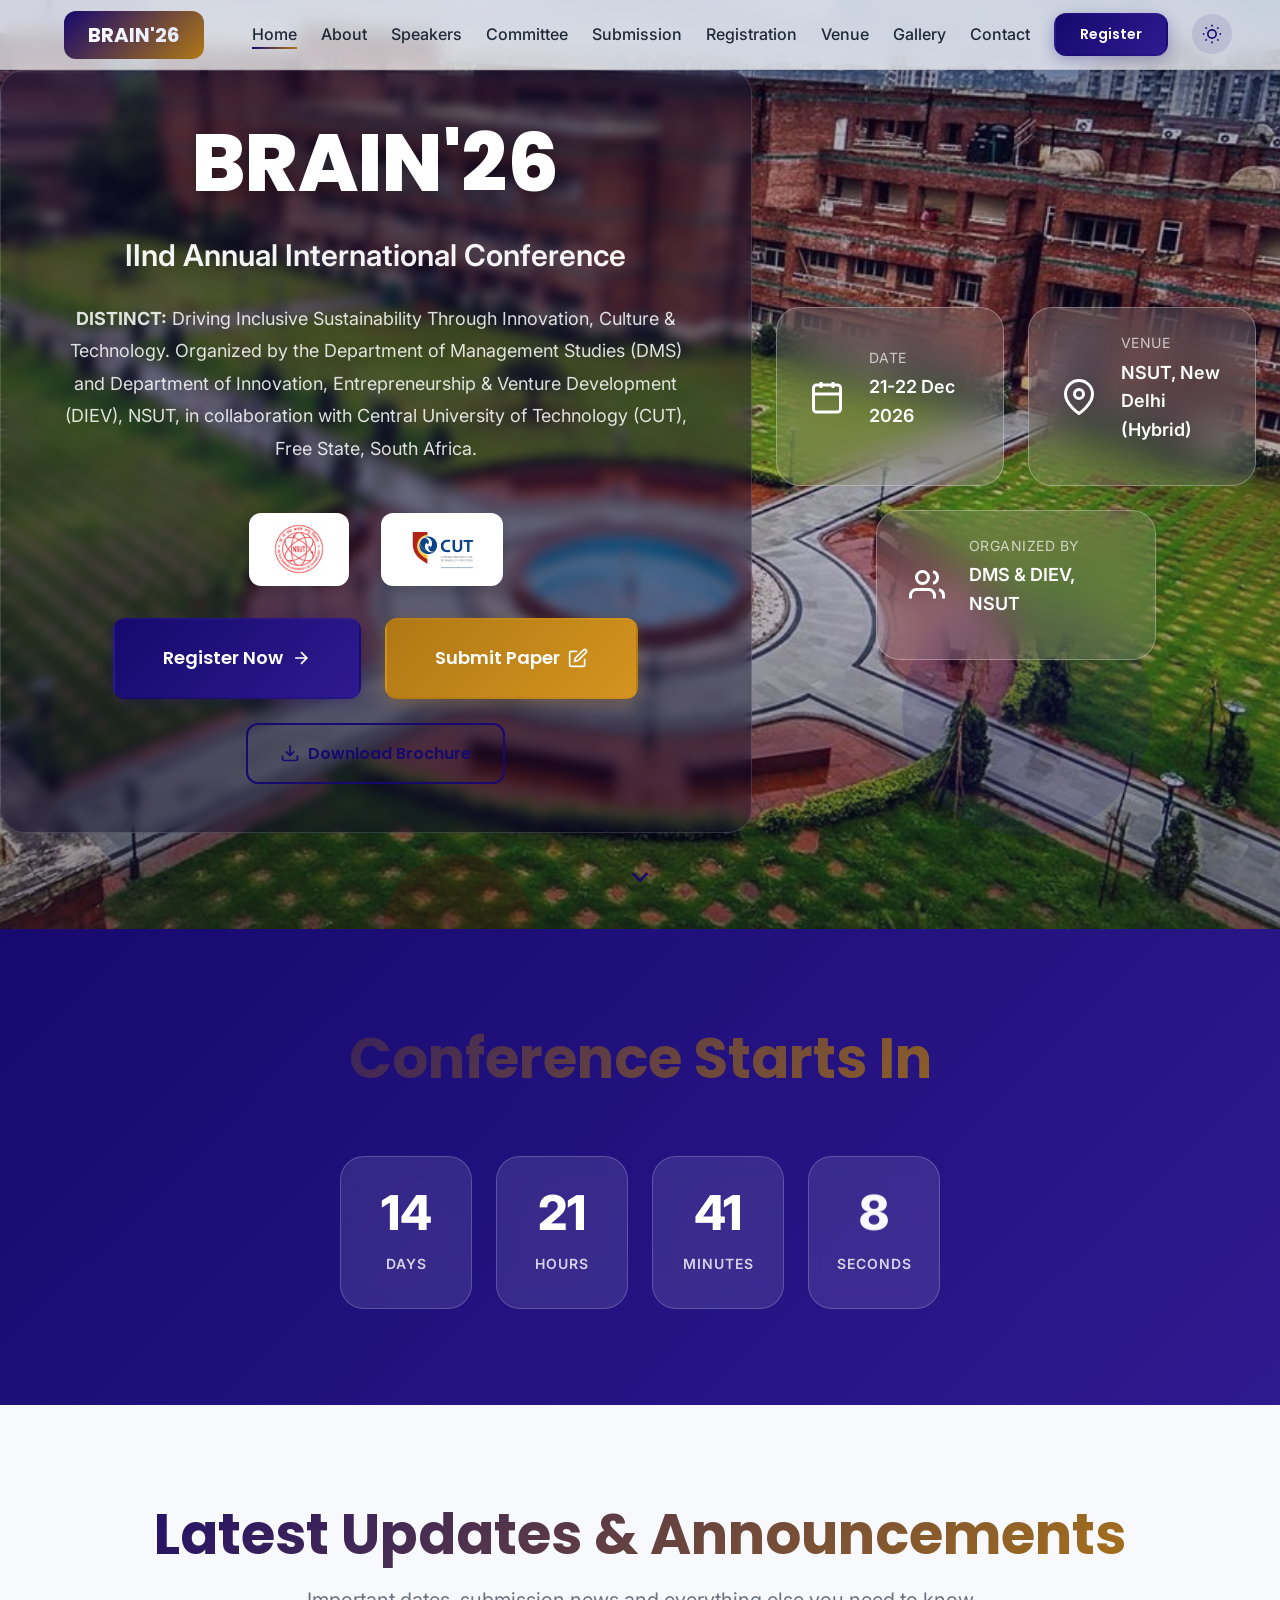
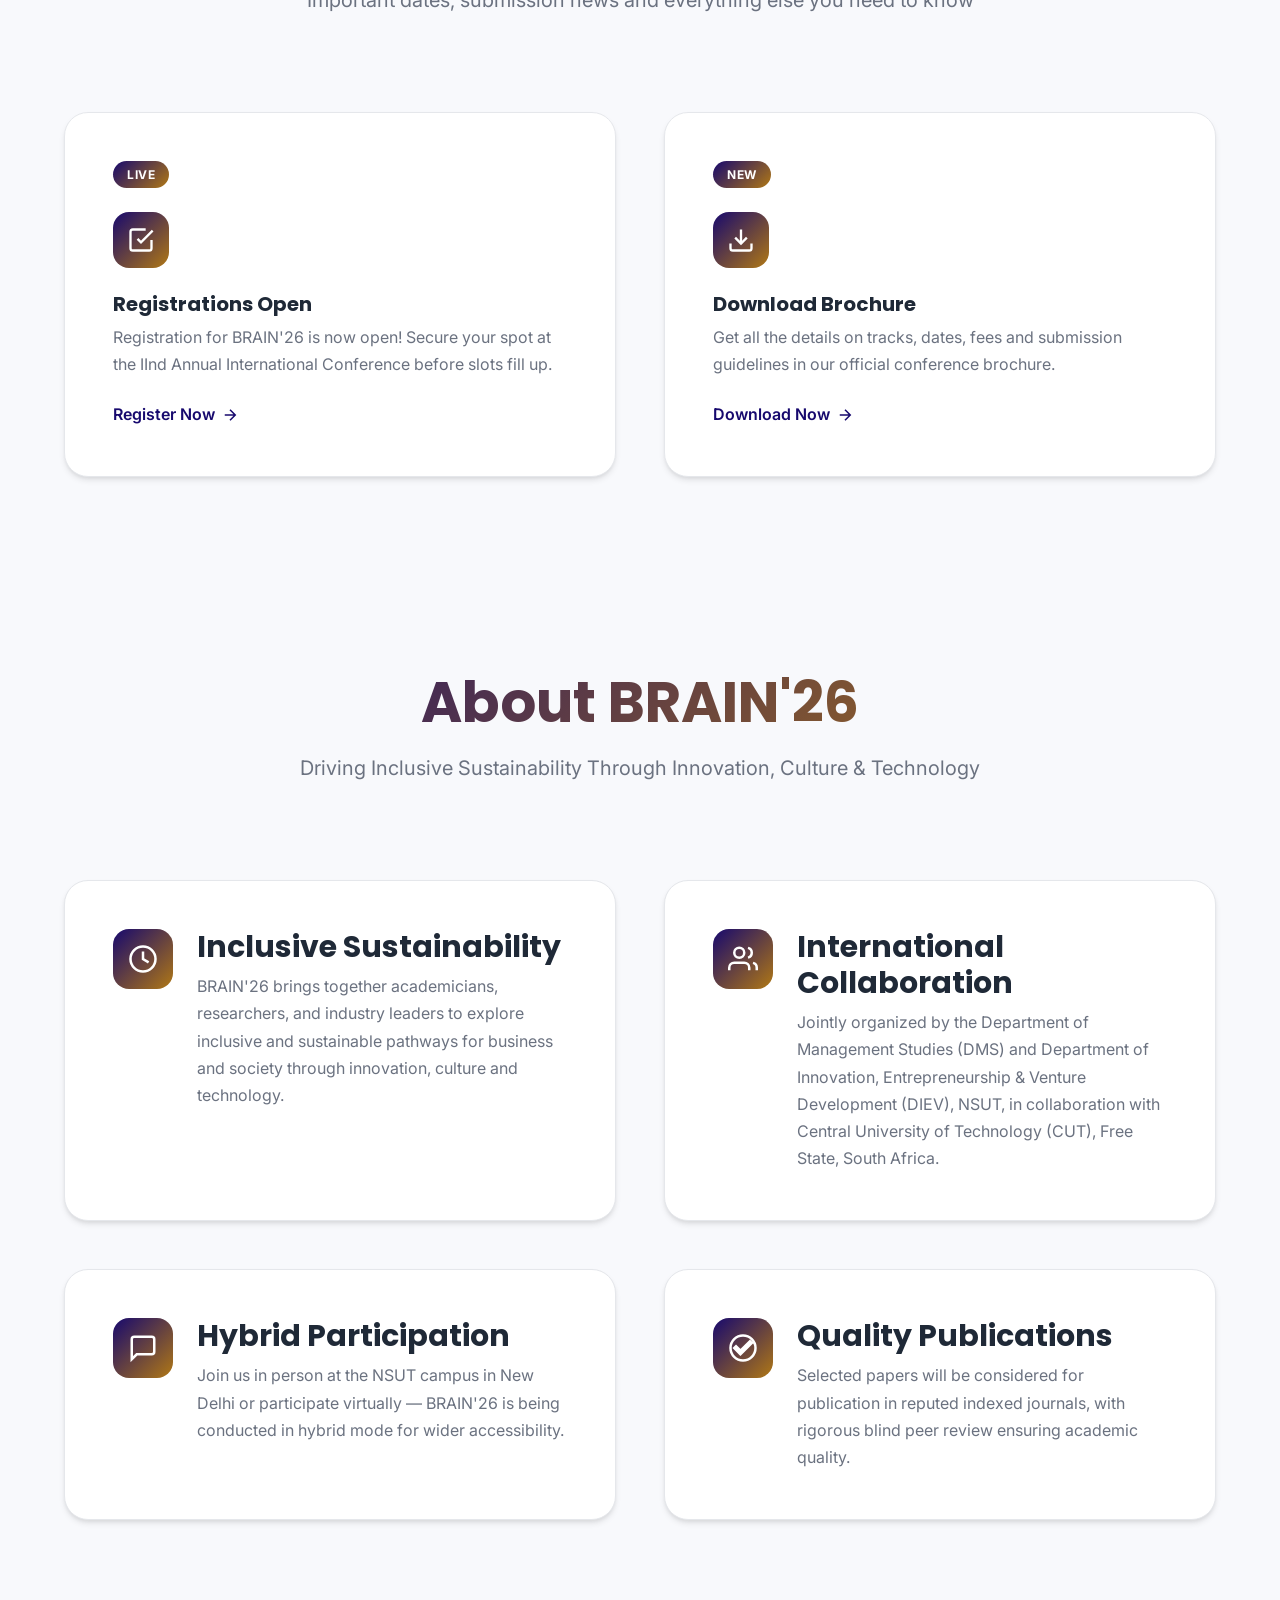
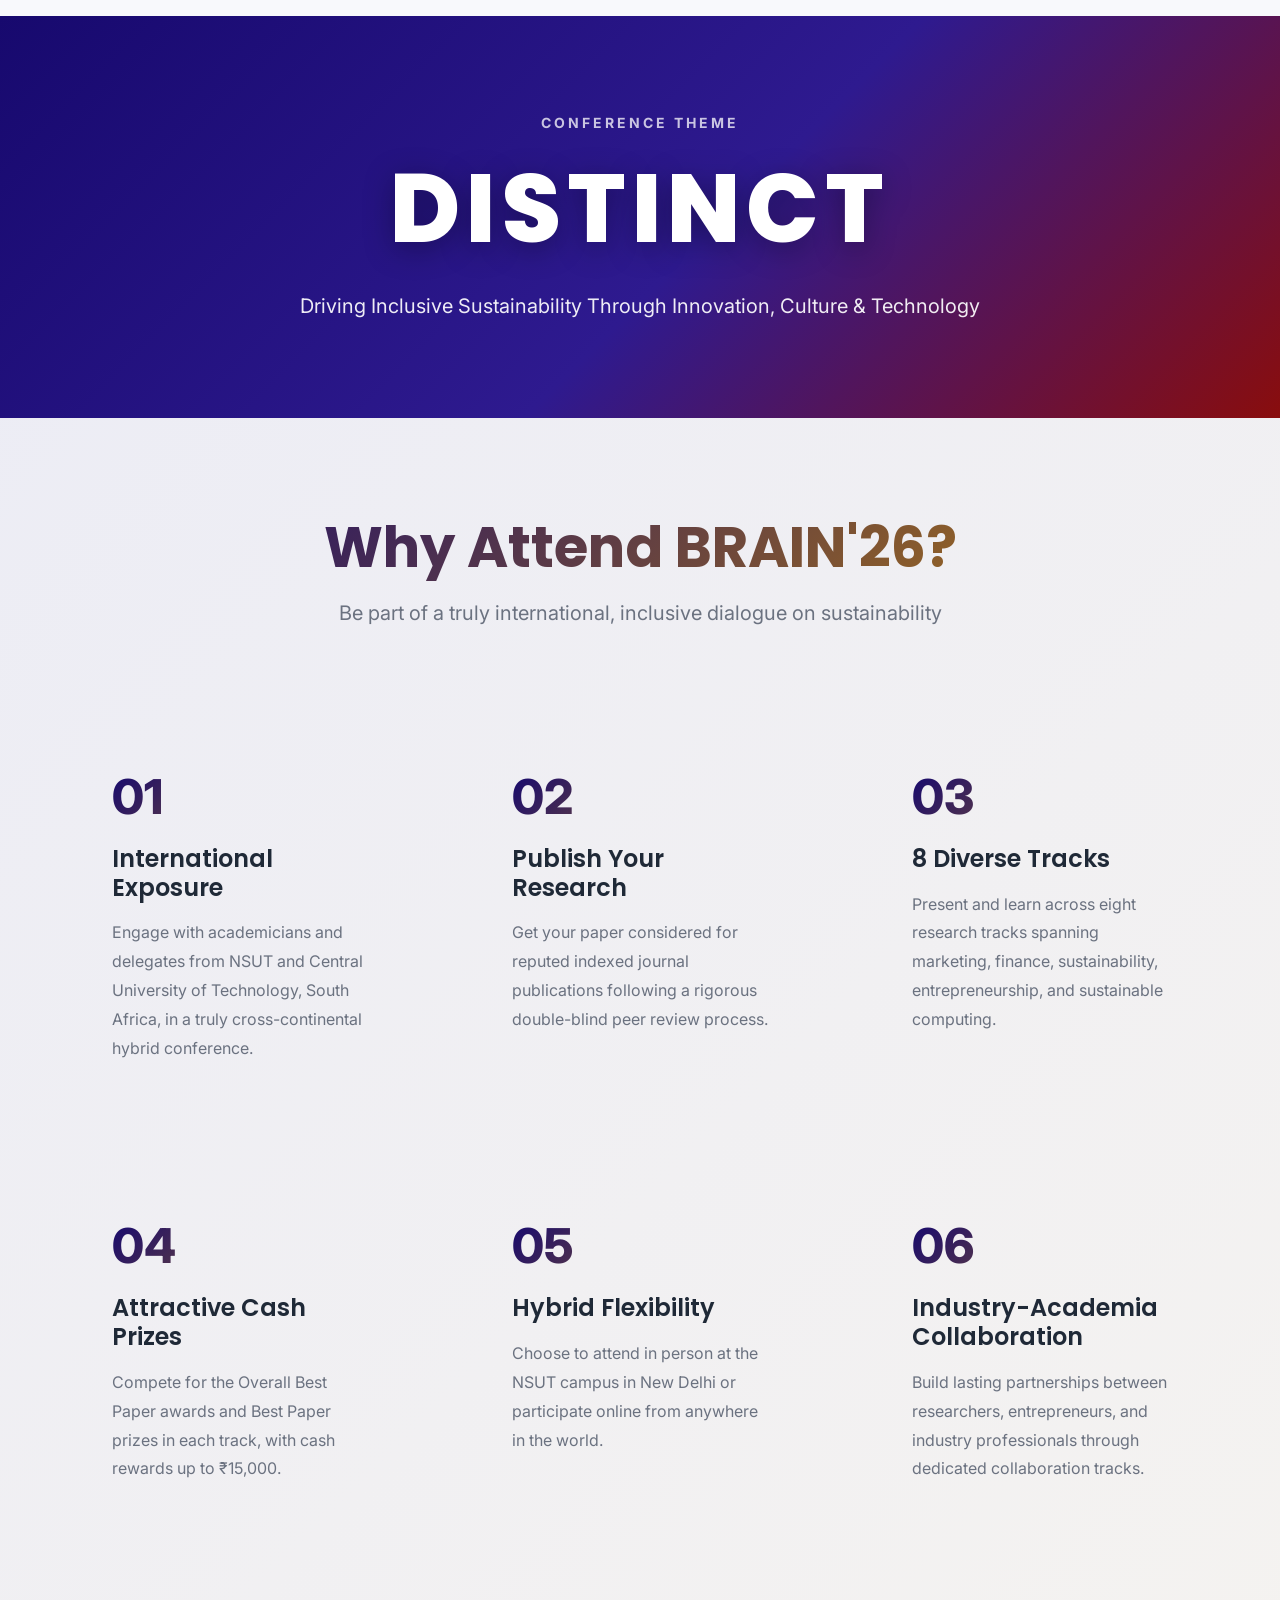
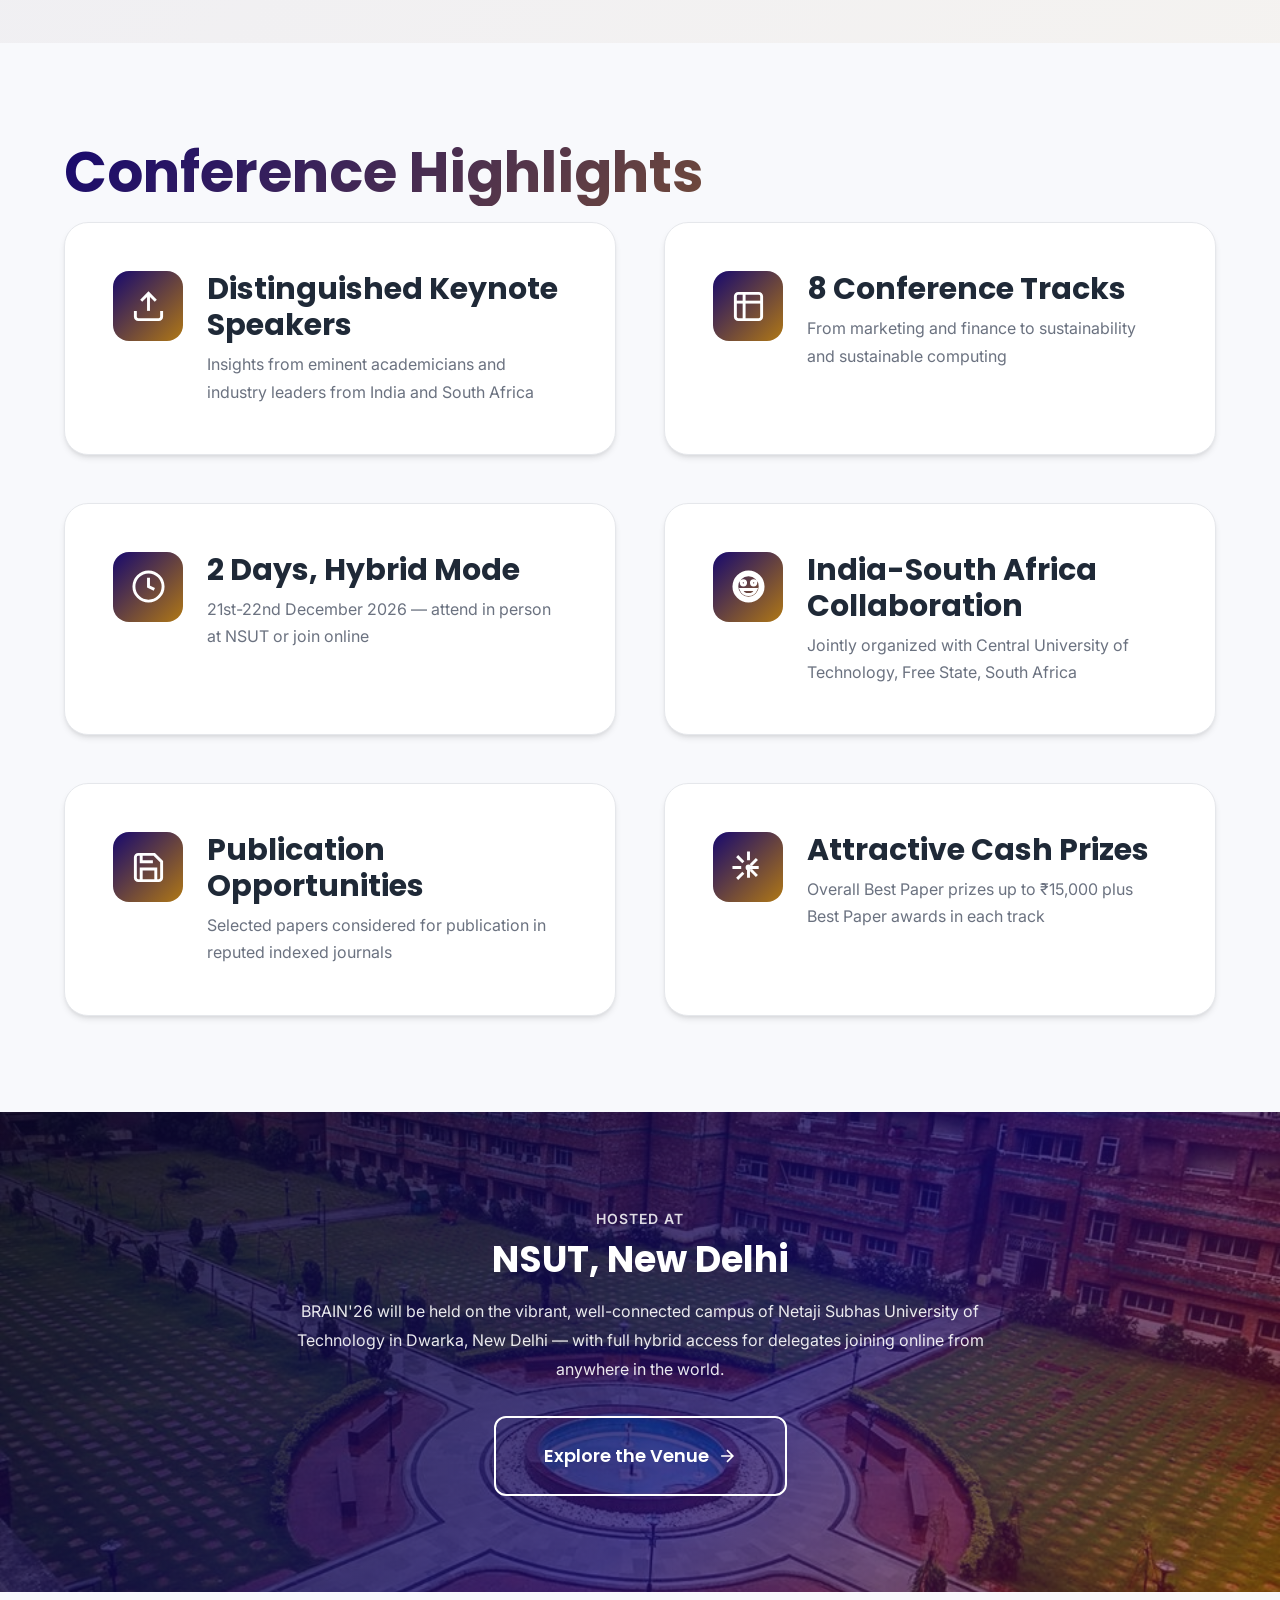
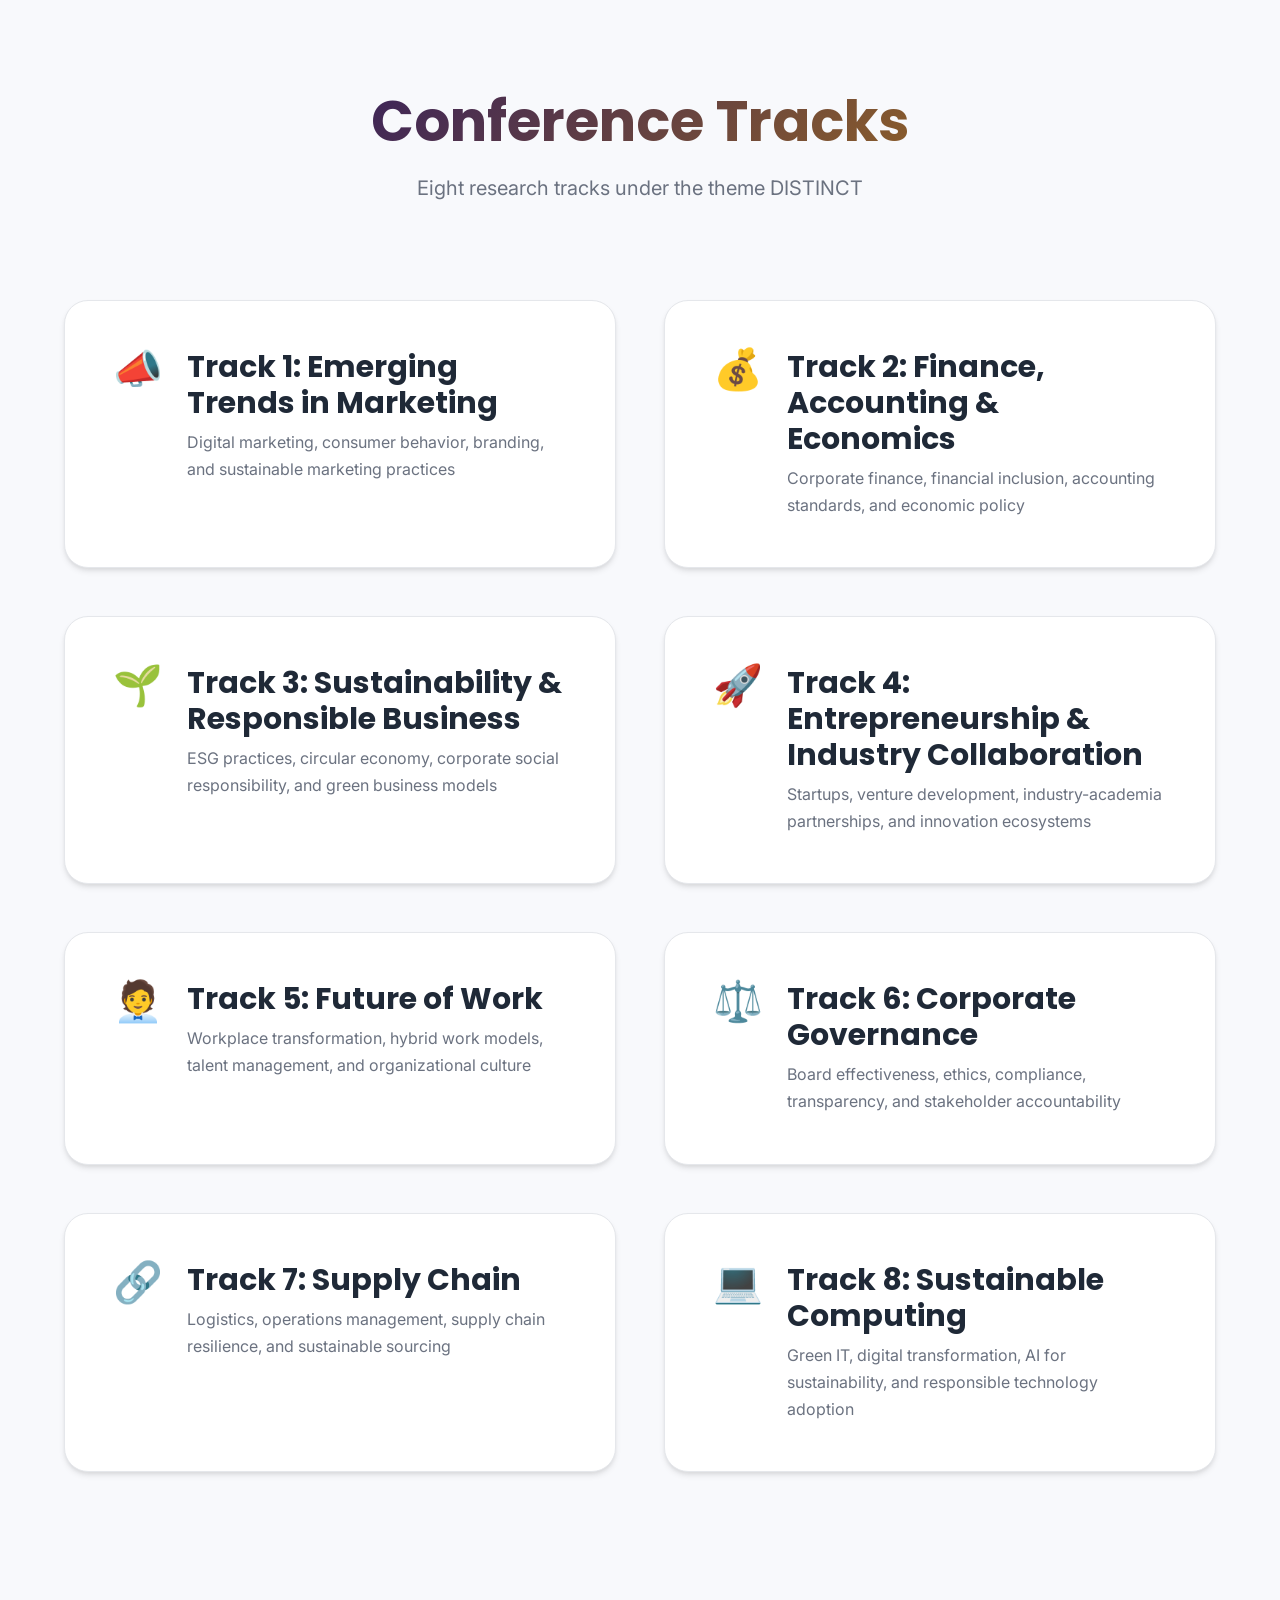
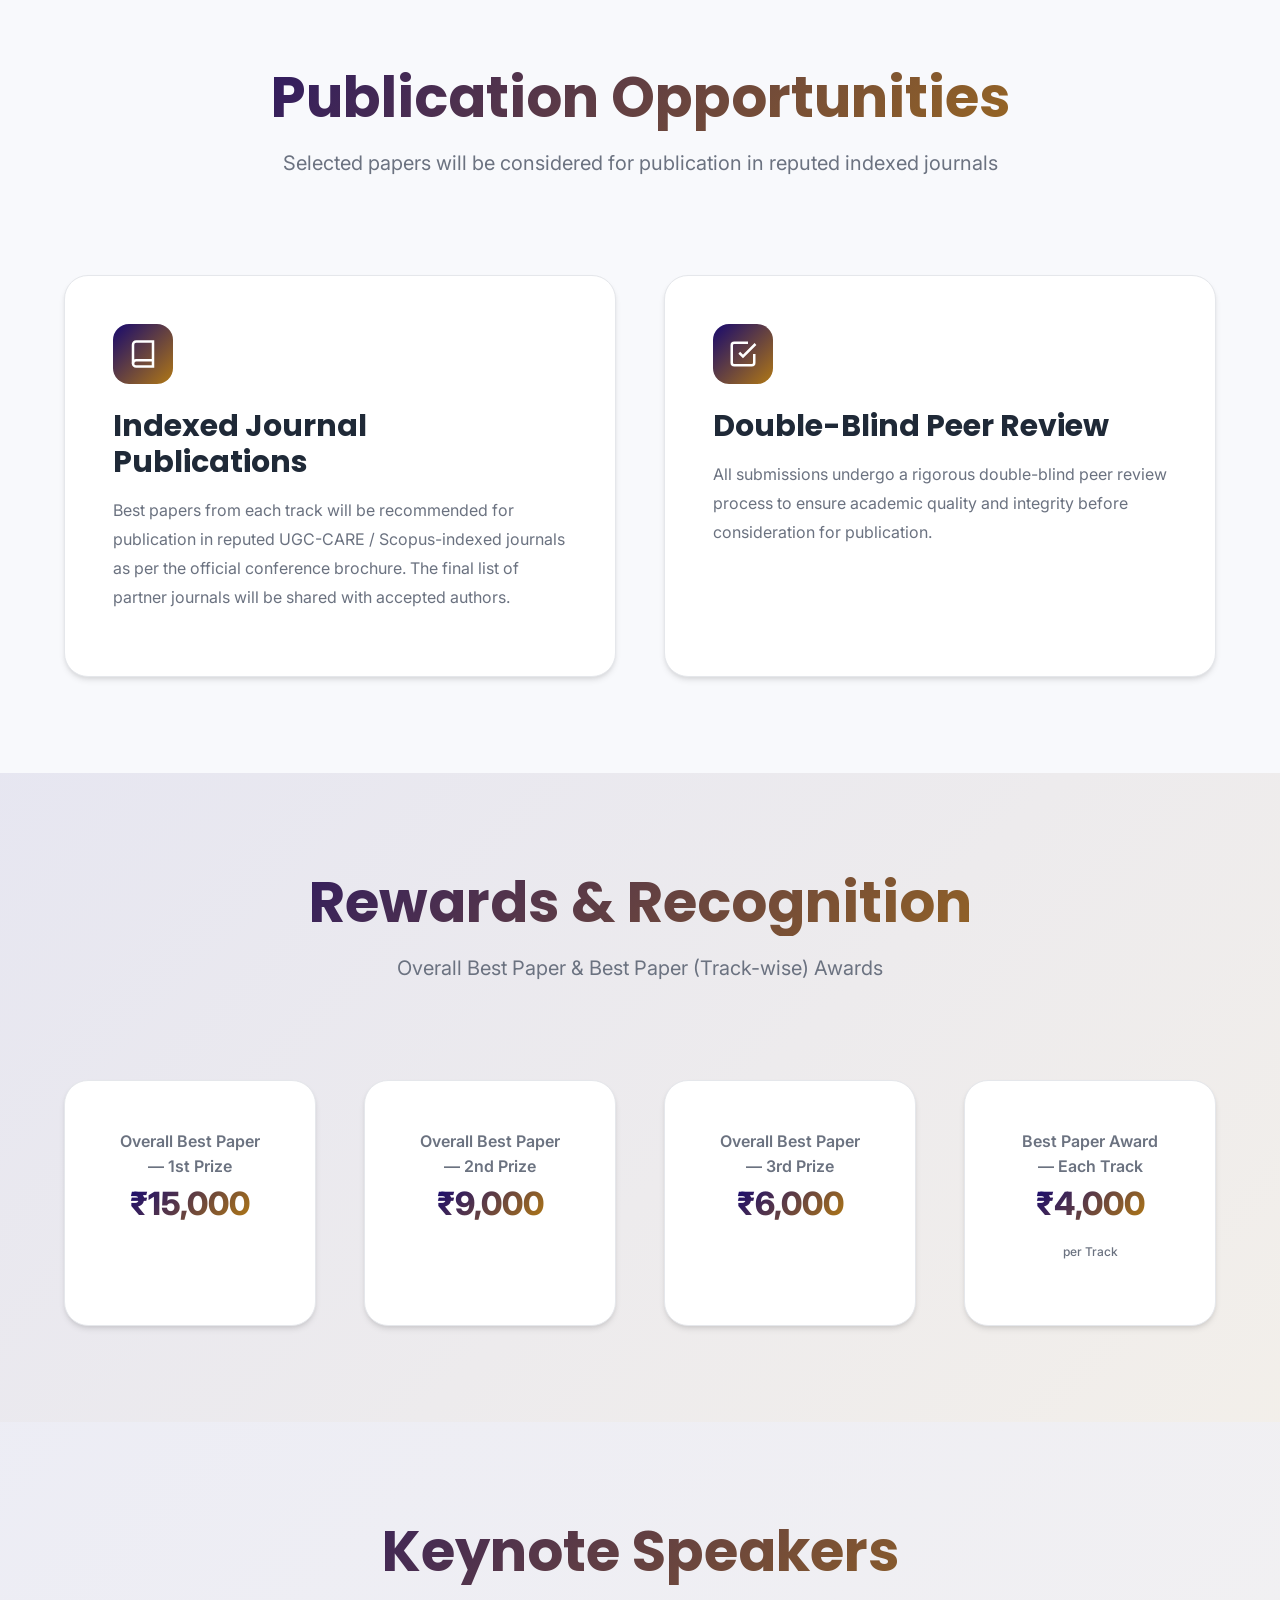
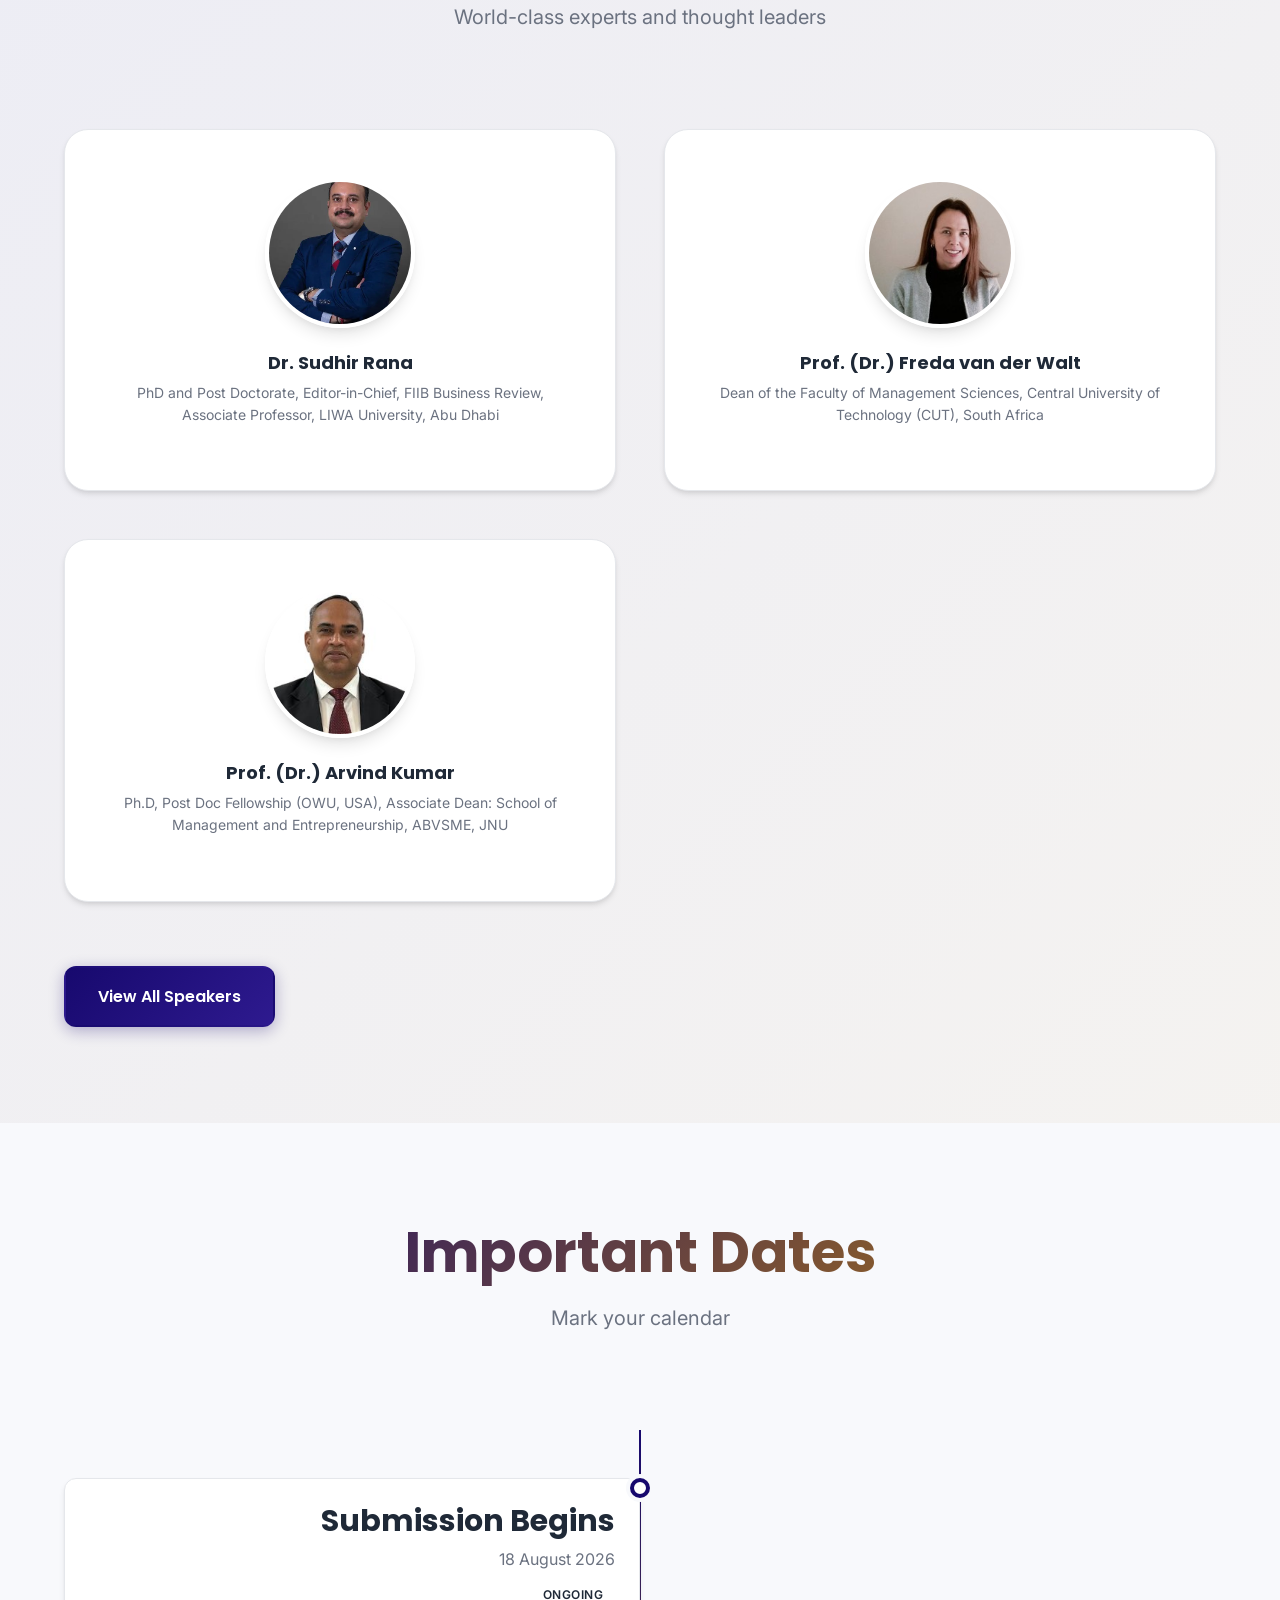
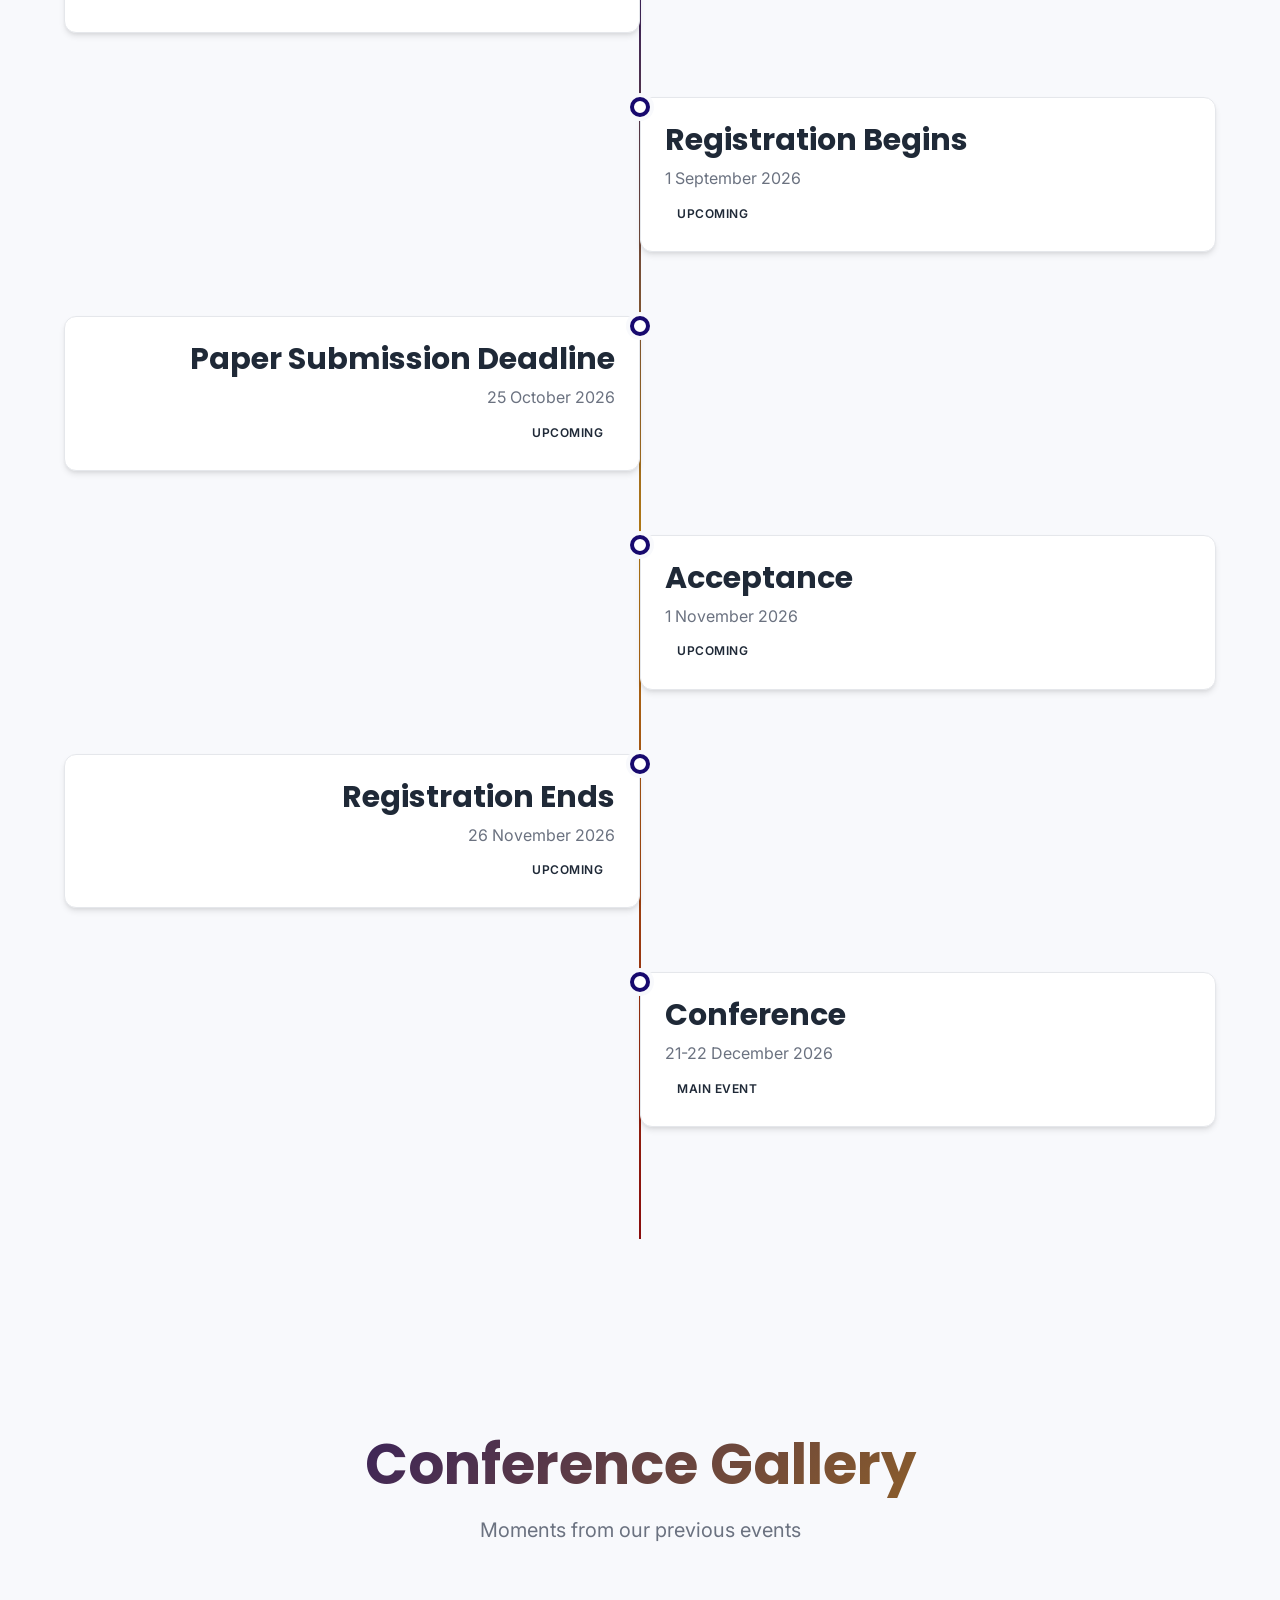
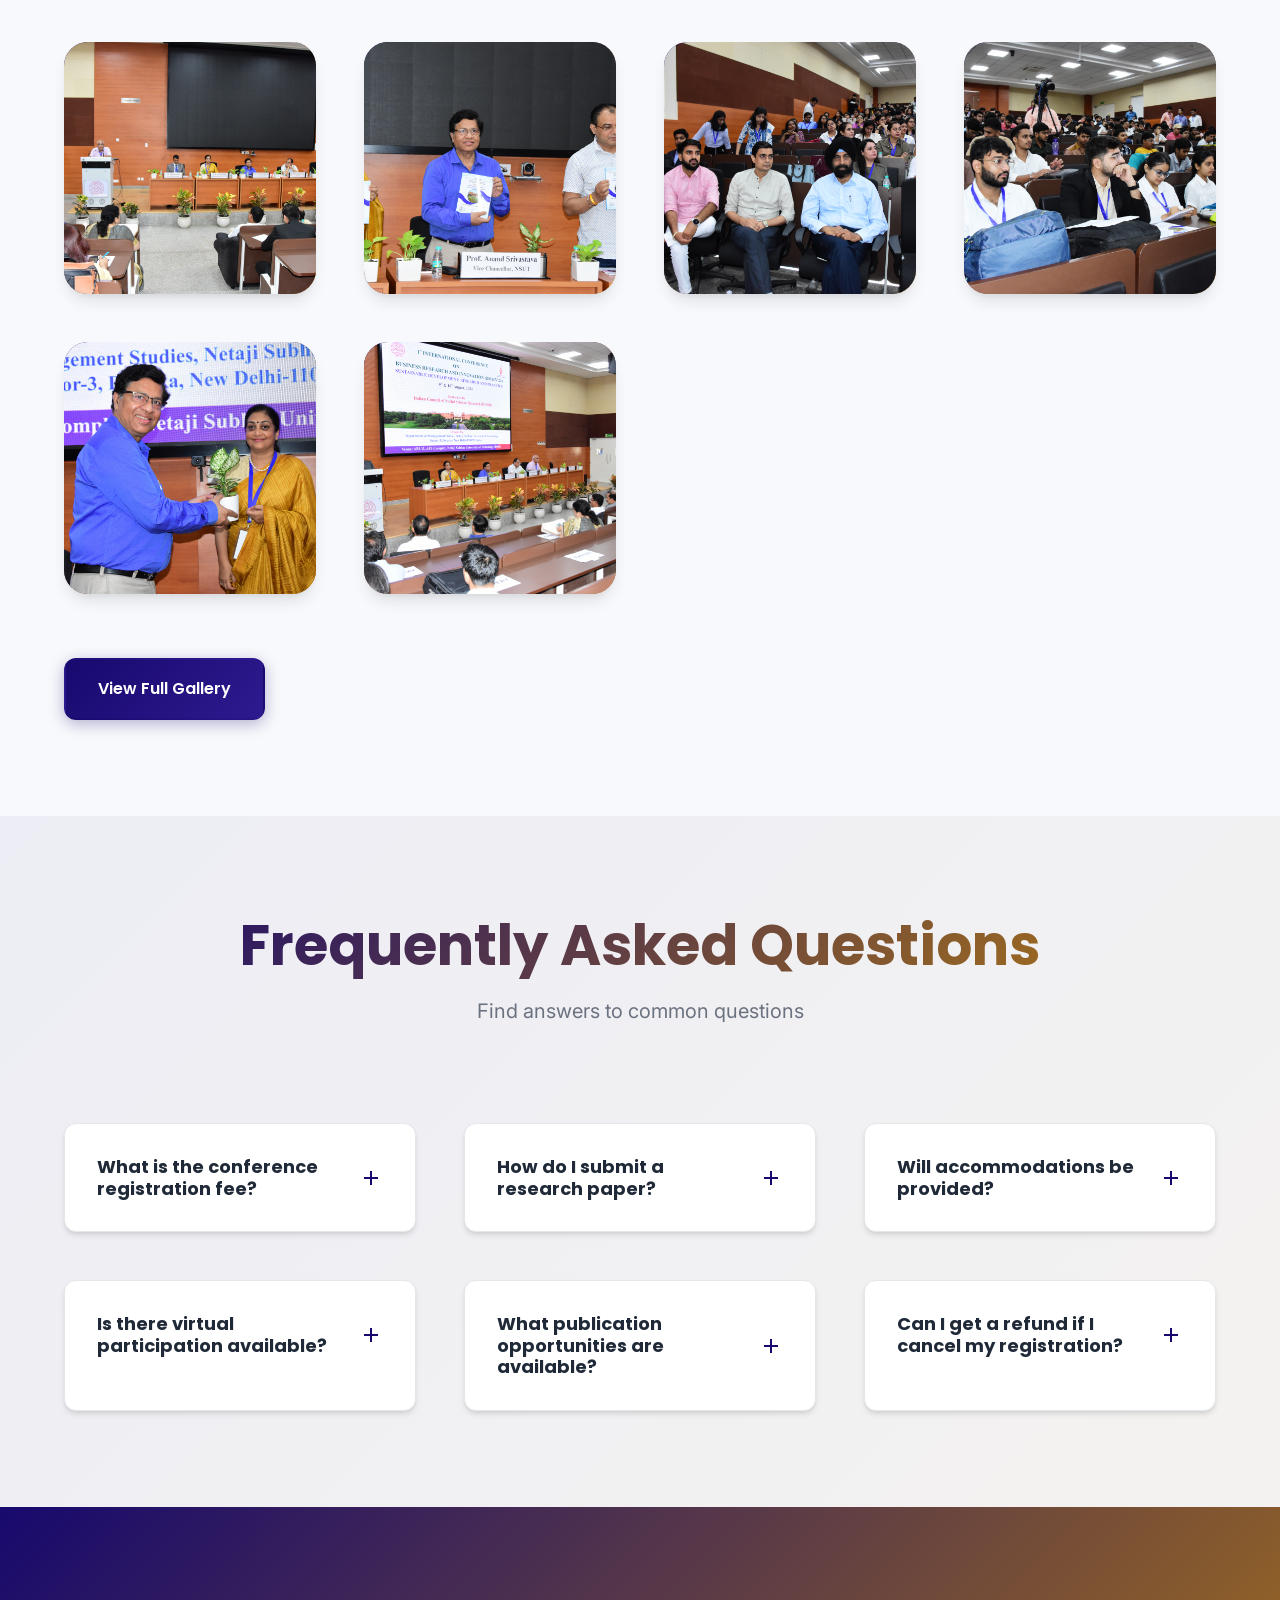
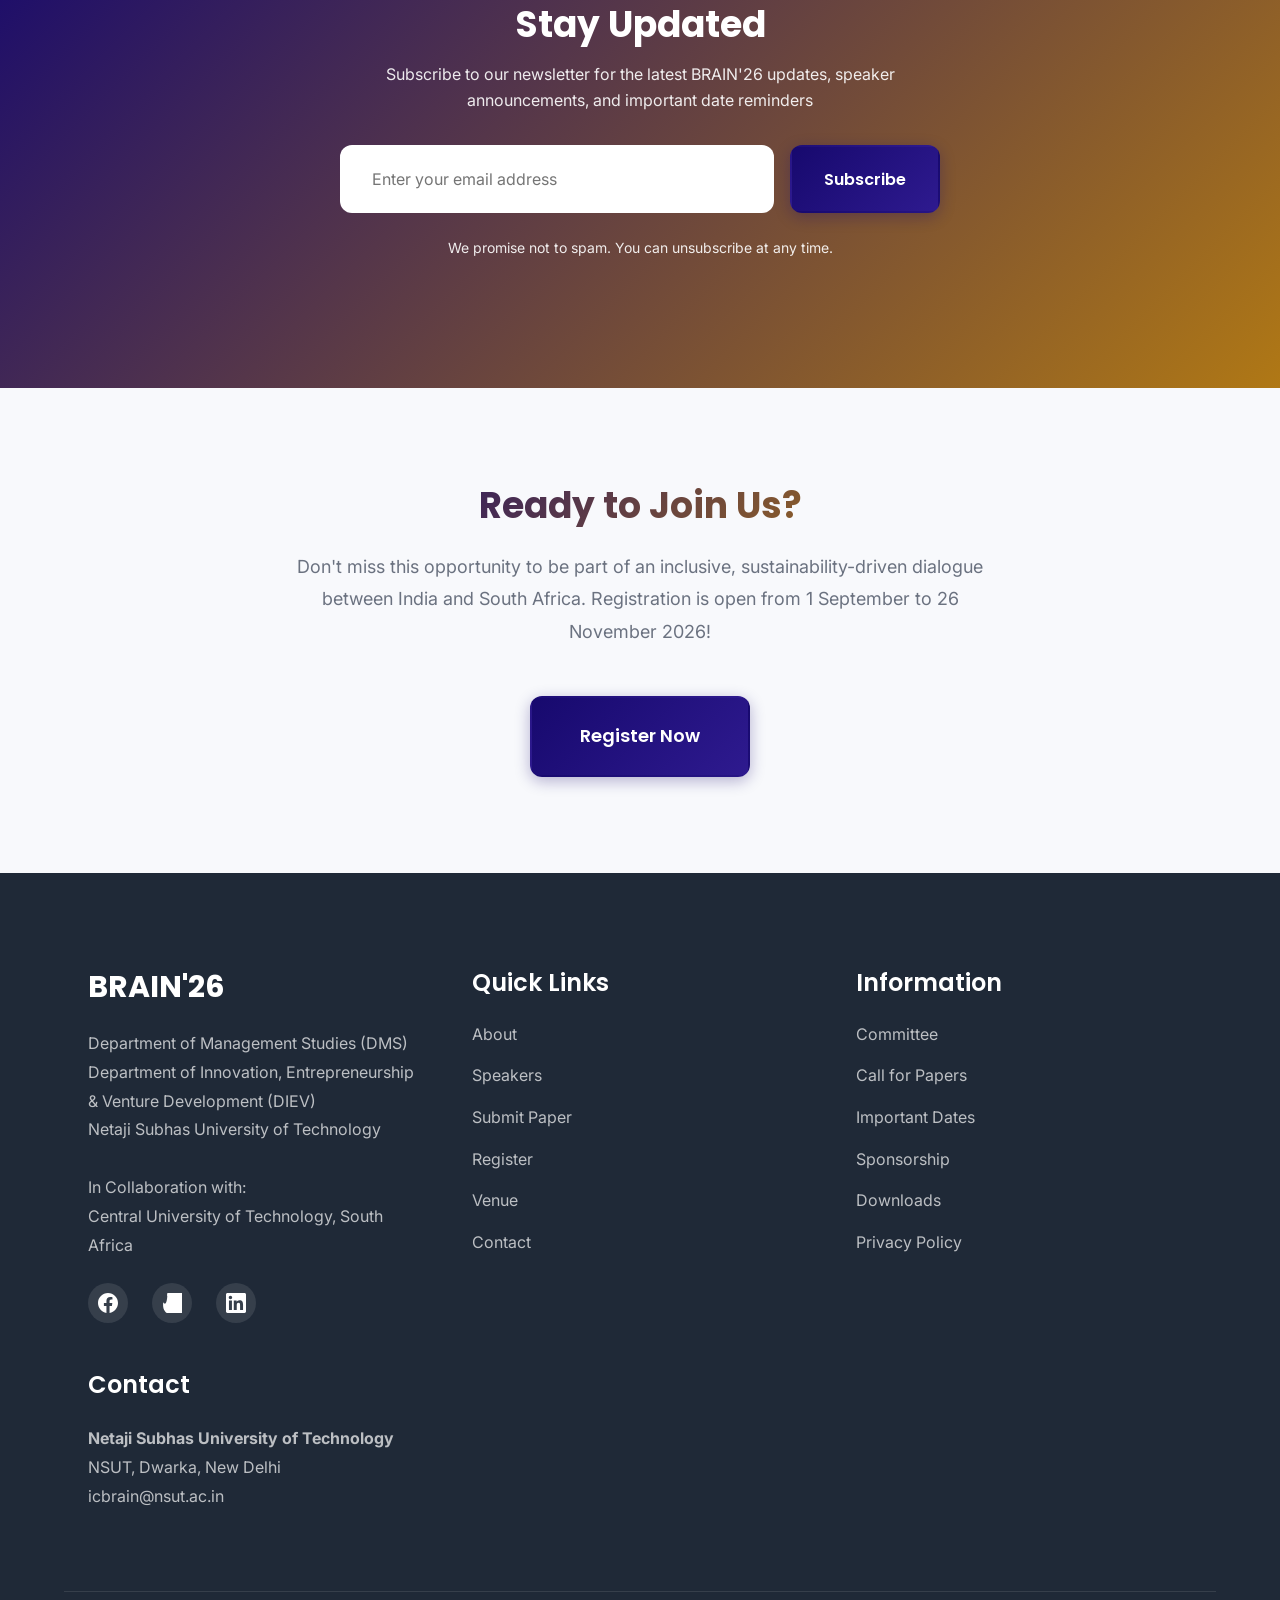
==== index.html @ bb3e8ca0 "Update index.html" ====
<!DOCTYPE html>
<html lang="en">
<head>
    <meta charset="UTF-8">
    <meta name="viewport" content="width=device-width, initial-scale=1.0">
    <meta name="description" content="BRAIN'26 - IInd Annual International Conference on DISTINCT: Driving Inclusive Sustainability Through Innovation, Culture & Technology. 21-22 December 2026 at NSUT, New Delhi (Hybrid Mode). Organized by DMS & DIEV, NSUT in collaboration with Central University of Technology, South Africa.">
    <meta name="keywords" content="BRAIN'26, conference, management, sustainability, innovation, NSUT, New Delhi, DMS, DIEV, research, academic">
    <meta name="author" content="Department of Management Studies, NSUT">
    <meta name="robots" content="index, follow">
    
    <!-- Open Graph Tags -->
    <meta property="og:title" content="BRAIN'26 - IInd Annual International Conference">
    <meta property="og:description" content="DISTINCT: Driving Inclusive Sustainability Through Innovation, Culture & Technology. 21-22 December 2026 at NSUT, New Delhi (Hybrid Mode).">
    <meta property="og:type" content="website">
    <meta property="og:image" content="./images/og-image.png">
    <meta property="og:url" content="https://brain26.com">
    
    <!-- Favicon -->
    <link rel="icon" type="image/png" href="./images/favicon.png">
    
    <!-- Google Fonts -->
    <link rel="preconnect" href="https://fonts.googleapis.com">
    <link rel="preconnect" href="https://fonts.gstatic.com" crossorigin>
    <link href="https://fonts.googleapis.com/css2?family=Poppins:wght@300;400;500;600;700;800&family=Inter:wght@300;400;500;600;700&display=swap" rel="stylesheet">
    
    <!-- CSS Files -->
    <link rel="stylesheet" href="style.css">
    <link rel="stylesheet" href="responsive.css">
    <link rel="stylesheet" href="animations.css">
    
    <title>BRAIN'26 - IInd Annual International Conference | NSUT</title>
</head>
<body>
    <!-- Loading Screen -->
    <div id="loadingScreen" class="loading-screen">
        <div class="loader">
            <div class="loader-circle"></div>
            <p>Loading BRAIN'26...</p>
        </div>
    </div>
    <!-- Scroll Progress Bar -->
    <div id="scrollProgressBar" class="scroll-progress-bar"></div>
    <!-- Navigation Bar -->
    <nav class="navbar sticky-navbar">
        <div class="navbar-container">
            <!-- Logo -->
            <div class="navbar-logo">
                <div class="logo-placeholder">
                    <span class="logo-text">BRAIN'26</span>
                </div>
            </div>
            <span></span>
                <span></span>
                <span></span>
            <!-- Hamburger Menu -->
            <div class="hamburger-menu" id="hamburgerMenu">
                <span></span>
                <span></span>
                <span></span>
            </div>
            <!-- Navigation Links -->
            <ul class="navbar-menu" id="navbarMenu">
                <li><a href="index.html" class="nav-link active">Home</a></li>
                <li><a href="about.html" class="nav-link">About</a></li>
                <li><a href="speakers.html" class="nav-link">Speakers</a></li>
                <li><a href="committee.html" class="nav-link">Committee</a></li>
                <li><a href="submission.html" class="nav-link">Submission</a></li>
                <li><a href="registration.html" class="nav-link">Registration</a></li>
                <li><a href="venue.html" class="nav-link">Venue</a></li>
                <li><a href="gallery.html" class="nav-link">Gallery</a></li>
                <li><a href="contact.html" class="nav-link">Contact</a></li>
            </ul>
            <!-- Right Side Actions -->
            <div class="navbar-actions">
                <a href="registration.html" class="btn btn-primary btn-small">Register</a>
                <button class="dark-mode-toggle" id="darkModeToggle" title="Toggle Dark Mode">
                    <svg class="sun-icon" viewBox="0 0 24 24" fill="none" stroke="currentColor" stroke-width="2">
                        <circle cx="12" cy="12" r="5"></circle>
                        <line x1="12" y1="1" x2="12" y2="3"></line>
                        <line x1="12" y1="21" x2="12" y2="23"></line>
                        <line x1="4.22" y1="4.22" x2="5.64" y2="5.64"></line>
                        <line x1="18.36" y1="18.36" x2="19.78" y2="19.78"></line>
                        <line x1="1" y1="12" x2="3" y2="12"></line>
                        <line x1="21" y1="12" x2="23" y2="12"></line>
                        <line x1="4.22" y1="19.78" x2="5.64" y2="18.36"></line>
                        <line x1="18.36" y1="5.64" x2="19.78" y2="4.22"></line>
                    </svg>
                    <svg class="moon-icon" viewBox="0 0 24 24" fill="none" stroke="currentColor" stroke-width="2">
                        <path d="M21 12.79A9 9 0 1 1 11.21 3 7 7 0 0 0 21 12.79z"></path>
                    </svg>
                </button>
            </div>
        </div>
    </nav>
    <!-- Hero Section -->
    <section class="hero">
        <!-- Dark wash over the campus photo so text stays readable -->
        <div class="hero-overlay"></div>
        <!-- Decorative floating shapes -->
        <div class="animated-bg">
            <div class="floating-shape shape-1"></div>
            <div class="floating-shape shape-2"></div>
            <div class="floating-shape shape-3"></div>
            <div class="floating-shape shape-4"></div>
        </div>
        <div class="hero-content">
            <div class="hero-text fade-in-up">
                <h1 class="hero-title">BRAIN'26</h1>
                <p class="hero-subtitle">IInd Annual International Conference</p>
                <p class="hero-description"><strong>DISTINCT:</strong> Driving Inclusive Sustainability Through Innovation, Culture &amp; Technology. Organized by the Department of Management Studies (DMS) and Department of Innovation, Entrepreneurship &amp; Venture Development (DIEV), NSUT, in collaboration with Central University of Technology (CUT), Free State, South Africa.</p>
                <!-- Collaboration Logos Placeholder -->
                <div class="collab-logos-row">
                    <div class="collab-logo-badge">
                        <img src="NSUT_logo.png" alt="NSUT Logo">
                    </div>
                    <div class="collab-logo-badge">
                        <img src="CUT_logo.png" alt="CUT Logo">
                    </div>
                </div>
                <!-- CTA Buttons -->
                <div class="hero-buttons">
                    <a href="registration.html" class="btn btn-primary btn-large">
                        <span>Register Now</span>
                        <svg viewBox="0 0 24 24" fill="none" stroke="currentColor" stroke-width="2">
                            <path d="M5 12h14M12 5l7 7-7 7"></path>
                        </svg>
                    </a>
                    <a href="submission.html" class="btn btn-secondary btn-large">
                        <span>Submit Paper</span>
                        <svg viewBox="0 0 24 24" fill="none" stroke="currentColor" stroke-width="2">
                            <path d="M11 4H4a2 2 0 0 0-2 2v14a2 2 0 0 0 2 2h14a2 2 0 0 0 2-2v-7"></path>
                            <path d="M18.5 2.5a2.121 2.121 0 0 1 3 3L12 15l-4 1 1-4 9.5-9.5z"></path>
                        </svg>
                    </a>
                    <a href="Brochure(1).pdf" download="BRAIN26-Brochure.pdf" class="btn btn-outline" id="downloadBrochure">
                        <svg viewBox="0 0 24 24" fill="none" stroke="currentColor" stroke-width="2">
                            <path d="M21 15v4a2 2 0 0 1-2 2H5a2 2 0 0 1-2-2v-4"></path>
                            <polyline points="7 10 12 15 17 10"></polyline>
                            <line x1="12" y1="15" x2="12" y2="3"></line>
                        </svg>
                        Download Brochure
                    </a>
                </div>
            </div>
        </div>
        <!-- Hero Info Bar -->
        <div class="hero-info-bar fade-in-down">
            <div class="hero-card">
                <svg viewBox="0 0 24 24" fill="none" stroke="currentColor" stroke-width="2">
                    <rect x="3" y="4" width="18" height="18" rx="2"></rect>
                    <line x1="16" y1="2" x2="16" y2="6"></line>
                    <line x1="8" y1="2" x2="8" y2="6"></line>
                    <line x1="3" y1="10" x2="21" y2="10"></line>
                </svg>
                <div>
                    <p class="card-label">Date</p>
                    <p class="card-value">21-22 Dec 2026</p>
                </div>
            </div>
            <div class="hero-card">
                <svg viewBox="0 0 24 24" fill="none" stroke="currentColor" stroke-width="2">
                    <path d="M21 10c0 7-9 13-9 13s-9-6-9-13a9 9 0 0 1 18 0z"></path>
                    <circle cx="12" cy="10" r="3"></circle>
                </svg>
                <div>
                    <p class="card-label">Venue</p>
                    <p class="card-value">NSUT, New Delhi (Hybrid)</p>
                </div>
            </div>
            <div class="hero-card">
                <svg viewBox="0 0 24 24" fill="none" stroke="currentColor" stroke-width="2">
                    <path d="M17 21v-2a4 4 0 0 0-4-4H5a4 4 0 0 0-4 4v2"></path>
                    <circle cx="9" cy="7" r="4"></circle>
                    <path d="M23 21v-2a4 4 0 0 0-3-3.87"></path>
                    <path d="M16 3.13a4 4 0 0 1 0 7.75"></path>
                </svg>
                <div>
                    <p class="card-label">Organized By</p>
                    <p class="card-value">DMS &amp; DIEV, NSUT</p>
                </div>
            </div>
        </div>
        <!-- Scroll Indicator -->
        <div class="scroll-indicator">
            <svg viewBox="0 0 24 24" fill="none" stroke="currentColor" stroke-width="2">
                <polyline points="6 9 12 15 18 9"></polyline>
            </svg>
        </div>
    </section>
    <!-- Countdown Timer Section -->
    <section class="countdown-section">
        <div class="container">
            <h2 class="section-title">Conference Starts In</h2>
            <div class="countdown" id="countdown">
                <div class="countdown-item">
                    <span class="countdown-value" id="days">0</span>
                    <span class="countdown-label">Days</span>
                </div>
                <div class="countdown-item">
                    <span class="countdown-value" id="hours">0</span>
                    <span class="countdown-label">Hours</span>
                </div>
                <div class="countdown-item">
                    <span class="countdown-value" id="minutes">0</span>
                    <span class="countdown-label">Minutes</span>
                </div>
                <div class="countdown-item">
                    <span class="countdown-value" id="seconds">0</span>
                    <span class="countdown-label">Seconds</span>
                </div>
            </div>
        </div>
    </section>
    <!-- Latest Updates & Announcements Section -->
    <section class="announcements-section" id="announcementsSection">
        <div class="container">
            <div class="section-header">
                <h2 class="section-title">Latest Updates &amp; Announcements</h2>
                <p class="section-subtitle">Important dates, submission news and everything else you need to know</p>
            </div>
            <div class="announcements-grid" id="announcementsGrid">
                <div class="announcement-card">
                    <span class="announcement-badge">Live</span>
                    <div class="announcement-icon">
                        <svg viewBox="0 0 24 24" fill="none" stroke="currentColor" stroke-width="2">
                            <path d="M9 11l3 3L22 4"></path>
                            <path d="M21 12v7a2 2 0 0 1-2 2H5a2 2 0 0 1-2-2V5a2 2 0 0 1 2-2h11"></path>
                        </svg>
                    </div>
                    <h3 class="announcement-title">Registrations Open</h3>
                    <p class="announcement-text">Registration for BRAIN'26 is now open! Secure your spot at the IInd Annual International Conference before slots fill up.</p>
                    <a href="registration.html" class="announcement-link">
                        <span>Register Now</span>
                        <svg viewBox="0 0 24 24" fill="none" stroke="currentColor" stroke-width="2">
                            <path d="M5 12h14M12 5l7 7-7 7"></path>
                        </svg>
                    </a>
                </div>
                <div class="announcement-card">
                    <span class="announcement-badge">New</span>
                    <div class="announcement-icon">
                        <svg viewBox="0 0 24 24" fill="none" stroke="currentColor" stroke-width="2">
                            <path d="M21 15v4a2 2 0 0 1-2 2H5a2 2 0 0 1-2-2v-4"></path>
                            <polyline points="7 10 12 15 17 10"></polyline>
                            <line x1="12" y1="15" x2="12" y2="3"></line>
                        </svg>
                    </div>
                    <h3 class="announcement-title">Download Brochure</h3>
                    <p class="announcement-text">Get all the details on tracks, dates, fees and submission guidelines in our official conference brochure.</p>
                    <a href="Brochure(1).pdf" download="BRAIN26-Brochure.pdf" class="announcement-link">
                        <span>Download Now</span>
                        <svg viewBox="0 0 24 24" fill="none" stroke="currentColor" stroke-width="2">
                            <path d="M5 12h14M12 5l7 7-7 7"></path>
                        </svg>
                    </a>
                </div>
            </div>
        </div>
    </section>
    <!-- About Conference Section -->
    <section class="about-section" id="aboutSection">
        <div class="container">
            <div class="section-header">
                <h2 class="section-title">About BRAIN'26</h2>
                <p class="section-subtitle">Driving Inclusive Sustainability Through Innovation, Culture &amp; Technology</p>
            </div>
            <div class="about-grid about-grid-horizontal">
                <div class="about-card about-card-horizontal fade-in-up">
                    <div class="about-icon">
                        <svg viewBox="0 0 24 24" fill="none" stroke="currentColor" stroke-width="2">
                            <path d="M12 2C6.48 2 2 6.48 2 12s4.48 10 10 10 10-4.48 10-10S17.52 2 12 2z"></path>
                            <path d="M12 6v6l4.5 2.7"></path>
                        </svg>
                    </div>
                    <div class="about-card-text">
                        <h3>Inclusive Sustainability</h3>
                        <p>BRAIN'26 brings together academicians, researchers, and industry leaders to explore inclusive and sustainable pathways for business and society through innovation, culture and technology.</p>
                    </div>
                </div>
                <div class="about-card about-card-horizontal fade-in-up">
                    <div class="about-icon">
                        <svg viewBox="0 0 24 24" fill="none" stroke="currentColor" stroke-width="2">
                            <path d="M17 21v-2a4 4 0 0 0-4-4H5a4 4 0 0 0-4 4v2"></path>
                            <circle cx="9" cy="7" r="4"></circle>
                            <path d="M23 21v-2a4 4 0 0 0-3-3.87"></path>
                            <path d="M16 3.13a4 4 0 0 1 0 7.75"></path>
                        </svg>
                    </div>
                    <div class="about-card-text">
                        <h3>International Collaboration</h3>
                        <p>Jointly organized by the Department of Management Studies (DMS) and Department of Innovation, Entrepreneurship &amp; Venture Development (DIEV), NSUT, in collaboration with Central University of Technology (CUT), Free State, South Africa.</p>
                    </div>
                </div>
                <div class="about-card about-card-horizontal fade-in-up">
                    <div class="about-icon">
                        <svg viewBox="0 0 24 24" fill="none" stroke="currentColor" stroke-width="2">
                            <path d="M21 15a2 2 0 0 1-2 2H7l-4 4V5a2 2 0 0 1 2-2h14a2 2 0 0 1 2 2z"></path>
                        </svg>
                    </div>
                    <div class="about-card-text">
                        <h3>Hybrid Participation</h3>
                        <p>Join us in person at the NSUT campus in New Delhi or participate virtually — BRAIN'26 is being conducted in hybrid mode for wider accessibility.</p>
                    </div>
                </div>
                <div class="about-card about-card-horizontal fade-in-up">
                    <div class="about-icon">
                        <svg viewBox="0 0 24 24" fill="none" stroke="currentColor" stroke-width="2">
                            <path d="M12 2C6.48 2 2 6.48 2 12s4.48 10 10 10 10-4.48 10-10S17.52 2 12 2zm-2 15l-5-5 1.41-1.41L10 14.17l7.59-7.59L19 8l-9 9z"></path>
                        </svg>
                    </div>
                    <div class="about-card-text">
                        <h3>Quality Publications</h3>
                        <p>Selected papers will be considered for publication in reputed indexed journals, with rigorous blind peer review ensuring academic quality.</p>
                    </div>
                </div>
            </div>
        </div>
    </section>
    <!-- Theme Section -->
    <section class="theme-section">
        <div class="container">
            <p class="theme-eyebrow">Conference Theme</p>
            <h2>DISTINCT</h2>
            <p class="theme-description">Driving Inclusive Sustainability Through Innovation, Culture &amp; Technology</p>
        </div>
    </section>
    <!-- Why Attend Section -->
    <section class="why-attend-section">
        <div class="container">
            <div class="section-header">
                <h2 class="section-title">Why Attend BRAIN'26?</h2>
                <p class="section-subtitle">Be part of a truly international, inclusive dialogue on sustainability</p>
            </div>
            <div class="benefits-grid">
                <div class="benefit-item">
                    <div class="benefit-number">01</div>
                    <h4>International Exposure</h4>
                    <p>Engage with academicians and delegates from NSUT and Central University of Technology, South Africa, in a truly cross-continental hybrid conference.</p>
                </div>
                <div class="benefit-item">
                    <div class="benefit-number">02</div>
                    <h4>Publish Your Research</h4>
                    <p>Get your paper considered for reputed indexed journal publications following a rigorous double-blind peer review process.</p>
                </div>
                <div class="benefit-item">
                    <div class="benefit-number">03</div>
                    <h4>8 Diverse Tracks</h4>
                    <p>Present and learn across eight research tracks spanning marketing, finance, sustainability, entrepreneurship, and sustainable computing.</p>
                </div>
                <div class="benefit-item">
                    <div class="benefit-number">04</div>
                    <h4>Attractive Cash Prizes</h4>
                    <p>Compete for the Overall Best Paper awards and Best Paper prizes in each track, with cash rewards up to ₹15,000.</p>
                </div>
                <div class="benefit-item">
                    <div class="benefit-number">05</div>
                    <h4>Hybrid Flexibility</h4>
                    <p>Choose to attend in person at the NSUT campus in New Delhi or participate online from anywhere in the world.</p>
                </div>
                <div class="benefit-item">
                    <div class="benefit-number">06</div>
                    <h4>Industry-Academia Collaboration</h4>
                    <p>Build lasting partnerships between researchers, entrepreneurs, and industry professionals through dedicated collaboration tracks.</p>
                </div>
            </div>
        </div>
    </section>
    <!-- Conference Highlights Section -->
    <section class="highlights-section">
        <div class="container">
            <h2 class="section-title">Conference Highlights</h2>
            <div class="highlights-grid highlights-grid-horizontal">
                <div class="highlight-card highlight-card-horizontal" style="--delay: 0s;">
                    <div class="highlight-icon">
                        <svg viewBox="0 0 24 24" fill="none" stroke="currentColor" stroke-width="2">
                            <path d="M21 15v4a2 2 0 0 1-2 2H5a2 2 0 0 1-2-2v-4"></path>
                            <polyline points="17 8 12 3 7 8"></polyline>
                            <line x1="12" y1="3" x2="12" y2="15"></line>
                        </svg>
                    </div>
                    <div class="highlight-card-text">
                        <h3>Distinguished Keynote Speakers</h3>
                        <p>Insights from eminent academicians and industry leaders from India and South Africa</p>
                    </div>
                </div>
                <div class="highlight-card highlight-card-horizontal" style="--delay: 0.1s;">
                    <div class="highlight-icon">
                        <svg viewBox="0 0 24 24" fill="none" stroke="currentColor" stroke-width="2">
                            <rect x="3" y="3" width="18" height="18" rx="2"></rect>
                            <path d="M3 9h18"></path>
                            <path d="M9 3v18"></path>
                        </svg>
                    </div>
                    <div class="highlight-card-text">
                        <h3>8 Conference Tracks</h3>
                        <p>From marketing and finance to sustainability and sustainable computing</p>
                    </div>
                </div>
                <div class="highlight-card highlight-card-horizontal" style="--delay: 0.2s;">
                    <div class="highlight-icon">
                        <svg viewBox="0 0 24 24" fill="none" stroke="currentColor" stroke-width="2">
                            <path d="M12 22C6.477 22 2 17.523 2 12S6.477 2 12 2s10 4.477 10 10-4.477 10-10 10z"></path>
                            <path d="M12 6v6l4 2"></path>
                        </svg>
                    </div>
                    <div class="highlight-card-text">
                        <h3>2 Days, Hybrid Mode</h3>
                        <p>21st-22nd December 2026 — attend in person at NSUT or join online</p>
                    </div>
                </div>
                <div class="highlight-card highlight-card-horizontal" style="--delay: 0.3s;">
                    <div class="highlight-icon">
                        <svg viewBox="0 0 24 24" fill="none" stroke="currentColor" stroke-width="2">
                            <path d="M12 2C6.48 2 2 6.48 2 12s4.48 10 10 10 10-4.48 10-10S17.52 2 12 2zm0 18c-4.41 0-8-3.59-8-8s3.59-8 8-8 8 3.59 8 8-3.59 8-8 8zm3.5-9c.83 0 1.5-.67 1.5-1.5S16.33 8 15.5 8 14 8.67 14 9.5s.67 1.5 1.5 1.5zm-7 0c.83 0 1.5-.67 1.5-1.5S9.33 8 8.5 8 7 8.67 7 9.5 7.67 11 8.5 11zm3.5 6.5c2.33 0 4.31-1.46 5.11-3.5H6.89c.8 2.04 2.78 3.5 5.11 3.5z"></path>
                        </svg>
                    </div>
                    <div class="highlight-card-text">
                        <h3>India-South Africa Collaboration</h3>
                        <p>Jointly organized with Central University of Technology, Free State, South Africa</p>
                    </div>
                </div>
                <div class="highlight-card highlight-card-horizontal" style="--delay: 0.4s;">
                    <div class="highlight-icon">
                        <svg viewBox="0 0 24 24" fill="none" stroke="currentColor" stroke-width="2">
                            <path d="M19 21H5a2 2 0 0 1-2-2V5a2 2 0 0 1 2-2h11l5 5v11a2 2 0 0 1-2 2z"></path>
                            <polyline points="17 21 17 13 7 13 7 21"></polyline>
                            <polyline points="7 3 7 8 15 8"></polyline>
                        </svg>
                    </div>
                    <div class="highlight-card-text">
                        <h3>Publication Opportunities</h3>
                        <p>Selected papers considered for publication in reputed indexed journals</p>
                    </div>
                </div>
                <div class="highlight-card highlight-card-horizontal" style="--delay: 0.5s;">
                    <div class="highlight-icon">
                        <svg viewBox="0 0 24 24" fill="none" stroke="currentColor" stroke-width="2">
                            <circle cx="12" cy="12" r="1"></circle>
                            <path d="M12 1v6m0 6v6"></path>
                            <path d="M4.22 4.22l4.24 4.24m5.08 5.08l4.24 4.24"></path>
                            <path d="M1 12h6m6 0h6"></path>
                            <path d="M4.22 19.78l4.24-4.24m5.08-5.08l4.24-4.24"></path>
                        </svg>
                    </div>
                    <div class="highlight-card-text">
                        <h3>Attractive Cash Prizes</h3>
                        <p>Overall Best Paper prizes up to ₹15,000 plus Best Paper awards in each track</p>
                    </div>
                </div>
            </div>
        </div>
    </section>
    <!-- Campus Section -->
    <section class="campus-section">
        <div class="container">
            <p class="campus-eyebrow">Hosted At</p>
            <h2>NSUT, New Delhi</h2>
            <p class="campus-description">BRAIN'26 will be held on the vibrant, well-connected campus of Netaji Subhas University of Technology in Dwarka, New Delhi — with full hybrid access for delegates joining online from anywhere in the world.</p>
            <a href="venue.html" class="btn btn-outline btn-large campus-btn">
                <span>Explore the Venue</span>
                <svg viewBox="0 0 24 24" fill="none" stroke="currentColor" stroke-width="2">
                    <path d="M5 12h14M12 5l7 7-7 7"></path>
                </svg>
            </a>
        </div>
    </section>
    <!-- Conference Tracks Section -->
    <section class="tracks-section" id="tracksSection">
        <div class="container">
            <div class="section-header">
                <h2 class="section-title">Conference Tracks</h2>
                <p class="section-subtitle">Eight research tracks under the theme DISTINCT</p>
            </div>
            <div class="tracks-grid tracks-grid-horizontal">
                <div class="track-card track-card-horizontal">
                    <div class="track-icon">📣</div>
                    <div class="track-card-text">
                        <h3>Track 1: Emerging Trends in Marketing</h3>
                        <p>Digital marketing, consumer behavior, branding, and sustainable marketing practices</p>
                    </div>
                </div>
                <div class="track-card track-card-horizontal">
                    <div class="track-icon">💰</div>
                    <div class="track-card-text">
                        <h3>Track 2: Finance, Accounting &amp; Economics</h3>
                        <p>Corporate finance, financial inclusion, accounting standards, and economic policy</p>
                    </div>
                </div>
                <div class="track-card track-card-horizontal">
                    <div class="track-icon">🌱</div>
                    <div class="track-card-text">
                        <h3>Track 3: Sustainability &amp; Responsible Business</h3>
                        <p>ESG practices, circular economy, corporate social responsibility, and green business models</p>
                    </div>
                </div>
                <div class="track-card track-card-horizontal">
                    <div class="track-icon">🚀</div>
                    <div class="track-card-text">
                        <h3>Track 4: Entrepreneurship &amp; Industry Collaboration</h3>
                        <p>Startups, venture development, industry-academia partnerships, and innovation ecosystems</p>
                    </div>
                </div>
                <div class="track-card track-card-horizontal">
                    <div class="track-icon">🧑‍💼</div>
                    <div class="track-card-text">
                        <h3>Track 5: Future of Work</h3>
                        <p>Workplace transformation, hybrid work models, talent management, and organizational culture</p>
                    </div>
                </div>
                <div class="track-card track-card-horizontal">
                    <div class="track-icon">⚖️</div>
                    <div class="track-card-text">
                        <h3>Track 6: Corporate Governance</h3>
                        <p>Board effectiveness, ethics, compliance, transparency, and stakeholder accountability</p>
                    </div>
                </div>
                <div class="track-card track-card-horizontal">
                    <div class="track-icon">🔗</div>
                    <div class="track-card-text">
                        <h3>Track 7: Supply Chain</h3>
                        <p>Logistics, operations management, supply chain resilience, and sustainable sourcing</p>
                    </div>
                </div>
                <div class="track-card track-card-horizontal">
                    <div class="track-icon">💻</div>
                    <div class="track-card-text">
                        <h3>Track 8: Sustainable Computing</h3>
                        <p>Green IT, digital transformation, AI for sustainability, and responsible technology adoption</p>
                    </div>
                </div>
            </div>
        </div>
    </section>
    <!-- Publication Opportunities Section -->
    <section class="tracks-section" style="background: var(--background-color);">
        <div class="container">
            <div class="section-header">
                <h2 class="section-title">Publication Opportunities</h2>
                <p class="section-subtitle">Selected papers will be considered for publication in reputed indexed journals</p>
            </div>
            <div class="about-grid">
                <div class="about-card fade-in-up">
                    <div class="about-icon">
                        <svg viewBox="0 0 24 24" fill="none" stroke="currentColor" stroke-width="2">
                            <path d="M4 19.5A2.5 2.5 0 0 1 6.5 17H20"></path>
                            <path d="M6.5 2H20v20H6.5A2.5 2.5 0 0 1 4 19.5v-15A2.5 2.5 0 0 1 6.5 2z"></path>
                        </svg>
                    </div>
                    <h3>Indexed Journal Publications</h3>
                    <p>Best papers from each track will be recommended for publication in reputed UGC-CARE / Scopus-indexed journals as per the official conference brochure. The final list of partner journals will be shared with accepted authors.</p>
                </div>
                <div class="about-card fade-in-up">
                    <div class="about-icon">
                        <svg viewBox="0 0 24 24" fill="none" stroke="currentColor" stroke-width="2">
                            <path d="M9 11l3 3L22 4"></path>
                            <path d="M21 12v7a2 2 0 0 1-2 2H5a2 2 0 0 1-2-2V5a2 2 0 0 1 2-2h11"></path>
                        </svg>
                    </div>
                    <h3>Double-Blind Peer Review</h3>
                    <p>All submissions undergo a rigorous double-blind peer review process to ensure academic quality and integrity before consideration for publication.</p>
                </div>
            </div>
        </div>
    </section>
    <!-- Rewards Section -->
    <section class="statistics-section">
        <div class="container">
            <div class="section-header">
                <h2 class="section-title">Rewards &amp; Recognition</h2>
                <p class="section-subtitle">Overall Best Paper &amp; Best Paper (Track-wise) Awards</p>
            </div>
            <div class="statistics-grid">
                <div class="stat-card">
                    <div class="stat-content">
                        <p class="stat-label" style="margin-bottom: 0.5rem; font-weight: 600;">Overall Best Paper — 1st Prize</p>
                        <div class="stat-number" style="font-size: 2rem;">₹15,000</div>
                    </div>
                </div>
                <div class="stat-card">
                    <div class="stat-content">
                        <p class="stat-label" style="margin-bottom: 0.5rem; font-weight: 600;">Overall Best Paper — 2nd Prize</p>
                        <div class="stat-number" style="font-size: 2rem;">₹9,000</div>
                    </div>
                </div>
                <div class="stat-card">
                    <div class="stat-content">
                        <p class="stat-label" style="margin-bottom: 0.5rem; font-weight: 600;">Overall Best Paper — 3rd Prize</p>
                        <div class="stat-number" style="font-size: 2rem;">₹6,000</div>
                    </div>
                </div>
                <div class="stat-card">
                    <div class="stat-content">
                        <p class="stat-label" style="margin-bottom: 0.5rem; font-weight: 600;">Best Paper Award — Each Track</p>
                        <div class="stat-number" style="font-size: 2rem;">₹4,000</div>
                        <p class="stat-label" style="margin-top: 0.35rem; font-size: var(--font-size-xs); font-weight: 500;">per Track</p>
                    </div>
                </div>
            </div>
        </div>
    </section>
    <!-- Keynote Speakers Preview Section -->
    <section class="speakers-preview-section">
        <div class="container">
            <div class="section-header">
                <h2 class="section-title">Keynote Speakers</h2>
                <p class="section-subtitle">World-class experts and thought leaders</p>
            </div>
            <div class="speakers-preview-grid speakers-preview-grid-2col" id="speakersPreview">
                <div class="speaker-card-preview">
                    <img src="sudhir sir pic.jpg.jpeg" alt="Dr. Sudhir Rana" class="speaker-photo">
                    <h3 class="speaker-name">Dr. Sudhir Rana</h3>
                    <p class="speaker-title">PhD and Post Doctorate, Editor-in-Chief, FIIB Business Review, Associate Professor, LIWA University, Abu Dhabi</p>
                </div>
                <div class="speaker-card-preview">
                    <img src="speaker-freda-van-der-walt.jpeg" alt="Prof. (Dr.) Freda van der Walt" class="speaker-photo">
                    <h3 class="speaker-name">Prof. (Dr.) Freda van der Walt</h3>
                    <p class="speaker-title">Dean of the Faculty of Management Sciences, Central University of Technology (CUT), South Africa</p>
                </div>
                <div class="speaker-card-preview">
                    <img src="KumarArvind.jpg.jpeg" alt="Prof. (Dr.) Arvind Kumar" class="speaker-photo">
                    <h3 class="speaker-name">Prof. (Dr.) Arvind Kumar</h3>
                    <p class="speaker-title">Ph.D, Post Doc Fellowship (OWU, USA), Associate Dean: School of Management and Entrepreneurship, ABVSME, JNU</p>
                </div>
            </div>
            <div class="section-footer-cta">
                <a href="speakers.html" class="btn btn-primary">View All Speakers</a>
            </div>
        </div>
    </section>
    <!-- Important Dates Timeline Section -->
    <section class="dates-timeline-section">
        <div class="container">
            <div class="section-header">
                <h2 class="section-title">Important Dates</h2>
                <p class="section-subtitle">Mark your calendar</p>
            </div>
            <div class="timeline">
                <div class="timeline-item">
                    <div class="timeline-dot"></div>
                    <div class="timeline-content">
                        <h3>Submission Begins</h3>
                        <p>18 August 2026</p>
                        <span class="timeline-status">Ongoing</span>
                    </div>
                </div>
                <div class="timeline-item">
                    <div class="timeline-dot"></div>
                    <div class="timeline-content">
                        <h3>Registration Begins</h3>
                        <p>1 September 2026</p>
                        <span class="timeline-status">Upcoming</span>
                    </div>
                </div>
                <div class="timeline-item">
                    <div class="timeline-dot"></div>
                    <div class="timeline-content">
                        <h3>Paper Submission Deadline</h3>
                        <p>25 October 2026</p>
                        <span class="timeline-status">Upcoming</span>
                    </div>
                </div>
                <div class="timeline-item">
                    <div class="timeline-dot"></div>
                    <div class="timeline-content">
                        <h3>Acceptance</h3>
                        <p>1 November 2026</p>
                        <span class="timeline-status">Upcoming</span>
                    </div>
                </div>
                <div class="timeline-item">
                    <div class="timeline-dot"></div>
                    <div class="timeline-content">
                        <h3>Registration Ends</h3>
                        <p>26 November 2026</p>
                        <span class="timeline-status">Upcoming</span>
                    </div>
                </div>
                <div class="timeline-item">
                    <div class="timeline-dot"></div>
                    <div class="timeline-content">
                        <h3>Conference</h3>
                        <p>21-22 December 2026</p>
                        <span class="timeline-status">Main Event</span>
                    </div>
                </div>
            </div>
        </div>
    </section>
    <!-- Gallery Preview Section -->
    <section class="gallery-preview-section">
        <div class="container">
            <div class="section-header">
                <h2 class="section-title">Conference Gallery</h2>
                <p class="section-subtitle">Moments from our previous events</p>
            </div>
            <div class="gallery-preview-grid">
                <div class="gallery-preview-item">
                    <img src="1.jpg.jpeg" alt="Keynote Sessions" class="gallery-preview-img">
                    <div class="gallery-overlay">
                        <p>Keynote Sessions</p>
                    </div>
                </div>
                <div class="gallery-preview-item">
                    <img src="2.jpg.jpeg" alt="Panel Discussions" class="gallery-preview-img">
                    <div class="gallery-overlay">
                        <p>Panel Discussions</p>
                    </div>
                </div>
                <div class="gallery-preview-item">
                    <img src="3.jpg.jpeg" alt="Networking Events" class="gallery-preview-img">
                    <div class="gallery-overlay">
                        <p>Networking Events</p>
                    </div>
                </div>
                <div class="gallery-preview-item">
                    <img src="4.jpg.jpeg" alt="Workshop Sessions" class="gallery-preview-img">
                    <div class="gallery-overlay">
                        <p>Workshop Sessions</p>
                    </div>
                </div>
                <div class="gallery-preview-item">
                    <img src="5.jpg.jpeg" alt="Award Ceremony" class="gallery-preview-img">
                    <div class="gallery-overlay">
                        <p>Award Ceremony</p>
                    </div>
                </div>
                <div class="gallery-preview-item">
                    <img src="6.jpg.jpeg" alt="Social Events" class="gallery-preview-img">
                    <div class="gallery-overlay">
                        <p>Social Events</p>
                    </div>
                </div>
            </div>
            <div class="section-footer-cta">
                <a href="gallery.html" class="btn btn-primary">View Full Gallery</a>
            </div>
        </div>
    </section>
    <!-- FAQ Section -->
    <section class="faq-section">
        <div class="container">
            <div class="section-header">
                <h2 class="section-title">Frequently Asked Questions</h2>
                <p class="section-subtitle">Find answers to common questions</p>
            </div>
            <div class="faq-grid">
                <div class="faq-item">
                    <div class="faq-question">
                        <h3>What is the conference registration fee?</h3>
                        <svg viewBox="0 0 24 24" fill="none" stroke="currentColor" stroke-width="2">
                            <line x1="12" y1="5" x2="12" y2="19"></line>
                            <line x1="5" y1="12" x2="19" y2="12"></line>
                        </svg>
                    </div>
                    <div class="faq-answer">
                        <p>Registration fees vary by category: Students/Research Scholars ₹2,500, Academicians ₹3,000, Industry ₹4,000, Non-Author ₹1,200, and Foreign Delegates $50. Registration is open from 1 September to 26 November 2026.</p>
                    </div>
                </div>
                <div class="faq-item">
                    <div class="faq-question">
                        <h3>How do I submit a research paper?</h3>
                        <svg viewBox="0 0 24 24" fill="none" stroke="currentColor" stroke-width="2">
                            <line x1="12" y1="5" x2="12" y2="19"></line>
                            <line x1="5" y1="12" x2="19" y2="12"></line>
                        </svg>
                    </div>
                    <div class="faq-answer">
                        <p>Visit our Submission page to upload your Full Paper or Extended Abstract in APA 7 format. Submissions open 18 August 2026 and close 25 October 2026. All papers undergo double-blind peer review.</p>
                    </div>
                </div>
                <div class="faq-item">
                    <div class="faq-question">
                        <h3>Will accommodations be provided?</h3>
                        <svg viewBox="0 0 24 24" fill="none" stroke="currentColor" stroke-width="2">
                            <line x1="12" y1="5" x2="12" y2="19"></line>
                            <line x1="5" y1="12" x2="19" y2="12"></line>
                        </svg>
                    </div>
                    <div class="faq-answer">
                        <p>The conference will provide information on partner hotels in New Delhi. Participants can book accommodations directly. We recommend booking early as rooms fill up quickly.</p>
                    </div>
                </div>
                <div class="faq-item">
                    <div class="faq-question">
                        <h3>Is there virtual participation available?</h3>
                        <svg viewBox="0 0 24 24" fill="none" stroke="currentColor" stroke-width="2">
                            <line x1="12" y1="5" x2="12" y2="19"></line>
                            <line x1="5" y1="12" x2="19" y2="12"></line>
                        </svg>
                    </div>
                    <div class="faq-answer">
                        <p>Yes, we offer virtual participation options for international attendees. Virtual registration includes access to live-streamed sessions and digital materials.</p>
                    </div>
                </div>
                <div class="faq-item">
                    <div class="faq-question">
                        <h3>What publication opportunities are available?</h3>
                        <svg viewBox="0 0 24 24" fill="none" stroke="currentColor" stroke-width="2">
                            <line x1="12" y1="5" x2="12" y2="19"></line>
                            <line x1="5" y1="12" x2="19" y2="12"></line>
                        </svg>
                    </div>
                    <div class="faq-answer">
                        <p>Selected papers presented at BRAIN'26 will be considered for publication in reputed indexed journals, subject to rigorous double-blind peer review. Full details are available on the Submission page.</p>
                    </div>
                </div>
                <div class="faq-item">
                    <div class="faq-question">
                        <h3>Can I get a refund if I cancel my registration?</h3>
                        <svg viewBox="0 0 24 24" fill="none" stroke="currentColor" stroke-width="2">
                            <line x1="12" y1="5" x2="12" y2="19"></line>
                            <line x1="5" y1="12" x2="19" y2="12"></line>
                        </svg>
                    </div>
                    <div class="faq-answer">
                        <p>Refunds are available up to 30 days before the conference. Cancellations after December 21, 2026 are not eligible for refunds. A processing fee may apply.</p>
                    </div>
                </div>
            </div>
        </div>
    </section>
    <!-- Newsletter Section -->
    <section class="newsletter-section">
        <div class="container">
            <div class="newsletter-content">
                <h2>Stay Updated</h2>
                <p>Subscribe to our newsletter for the latest BRAIN'26 updates, speaker announcements, and important date reminders</p>
                <form class="newsletter-form" id="newsletterForm" onsubmit="handleNewsletterSubmit(event)">
                    <input type="email" placeholder="Enter your email address" required>
                    <button type="submit" class="btn btn-primary">Subscribe</button>
                </form>
                <p class="newsletter-note">We promise not to spam. You can unsubscribe at any time.</p>
            </div>
        </div>
    </section>
    <!-- Registration CTA Section -->
    <section class="registration-cta-section">
        <div class="container">
            <div class="cta-content">
                <h2>Ready to Join Us?</h2>
                <p>Don't miss this opportunity to be part of an inclusive, sustainability-driven dialogue between India and South Africa. Registration is open from 1 September to 26 November 2026!</p>
                <a href="registration.html" class="btn btn-primary btn-large">Register Now</a>
            </div>
        </div>
    </section>
    <!-- Footer -->
    <footer class="footer">
        <div class="container">
            <div class="footer-grid">
                <!-- Footer Column 1 -->
                <div class="footer-column">
                    <h3>BRAIN'26</h3>
                    <p>Department of Management Studies (DMS)<br>
                    Department of Innovation, Entrepreneurship &amp; Venture Development (DIEV)<br>
                    Netaji Subhas University of Technology<br><br>
                    In Collaboration with:<br>
                    Central University of Technology, South Africa</p>
                    <div class="social-links">
                        <a href="#" title="Facebook" aria-label="Facebook">
                            <svg viewBox="0 0 24 24" fill="currentColor"><path d="M24 12.073c0-6.627-5.373-12-12-12s-12 5.373-12 12c0 5.99 4.388 10.954 10.125 11.854v-8.385H7.078v-3.47h3.047V9.43c0-3.007 1.792-4.669 4.533-4.669 1.312 0 2.686.235 2.686.235v2.953H15.83c-1.491 0-1.956.925-1.956 1.874v2.25h3.328l-.532 3.47h-2.796v8.385C19.612 23.027 24 18.062 24 12.073z"></path></svg>
                        </a>
                        <a href="#" title="Twitter" aria-label="Twitter">
                            <svg viewBox="0 0 24 24" fill="currentColor"><path d="M23.953 4.57a10 10 0 002.856-3.915 10 10 0 01-2.866.853c1.03-1.6 1.938-3.996 2.001-6.42 0-.299-.045-.588-.141-.87a10 10 0 01-2.85 2.915c-1.9-1.86-4.61-2.634-7.44-2.634-5.303 0-9.417 3.488-9.417 7.827 0 .581.063 1.149.252 1.704C5.555 15.068 2.966 13.42 1.64 11.238c-.502 1.81-.505 4.755.188 7.307 1.187 3.905 4.411 6.54 8.037 7.27-1.249.645-2.646.993-4.134.993-.339 0-.678-.017-1.01-.05 3.4 10.823 13.585 18.452 25.604 10.4 2.35-.935 4.755-2.405 6.772-4.643a15.02 15.02 0 001.402-2.434z"></path></svg>
                        </a>
                        <a href="#" title="LinkedIn" aria-label="LinkedIn">
                            <svg viewBox="0 0 24 24" fill="currentColor"><path d="M20.447 20.452h-3.554v-5.569c0-1.328-.027-3.037-1.852-3.037-1.853 0-2.136 1.445-2.136 2.939v5.667H9.351V9h3.414v1.561h.046c.477-.9 1.637-1.85 3.37-1.85 3.601 0 4.267 2.37 4.267 5.455v6.286zM5.337 7.433c-1.144 0-2.063-.926-2.063-2.065 0-1.138.92-2.063 2.063-2.063 1.14 0 2.064.925 2.064 2.063 0 1.139-.925 2.065-2.064 2.065zm1.782 13.019H3.555V9h3.564v11.452zM22.225 0H1.771C.792 0 0 .774 0 1.729v20.542C0 23.227.792 24 1.771 24h20.451C23.2 24 24 23.227 24 22.271V1.729C24 .774 23.2 0 22.225 0z"></path></svg>
                        </a>
                    </div>
                </div>
                <!-- Footer Column 2 -->
                <div class="footer-column">
                    <h4>Quick Links</h4>
                    <ul>
                        <li><a href="about.html">About</a></li>
                        <li><a href="speakers.html">Speakers</a></li>
                        <li><a href="submission.html">Submit Paper</a></li>
                        <li><a href="registration.html">Register</a></li>
                        <li><a href="venue.html">Venue</a></li>
                        <li><a href="contact.html">Contact</a></li>
                    </ul>
                </div>
                <!-- Footer Column 3 -->
                <div class="footer-column">
                    <h4>Information</h4>
                    <ul>
                        <li><a href="committee.html">Committee</a></li>
                        <li><a href="submission.html">Call for Papers</a></li>
                        <li><a href="index.html#tracksSection">Important Dates</a></li>
                        <li><a href="sponsors.html">Sponsorship</a></li>
                        <li><a href="downloads.html">Downloads</a></li>
                        <li><a href="#">Privacy Policy</a></li>
                    </ul>
                </div>
                <!-- Footer Column 4 -->
                <div class="footer-column">
                    <h4>Contact</h4>
                    <p>
                        <strong>Netaji Subhas University of Technology</strong><br>
                        NSUT, Dwarka, New Delhi<br>
                        <a href="mailto:icbrain@nsut.ac.in">icbrain@nsut.ac.in</a>
                    </p>
                </div>
            </div>
            <!-- Footer Bottom -->
            <div class="footer-bottom">
                <p>&copy; 2026 BRAIN'26 - Department of Management Studies &amp; DIEV, NSUT. All rights reserved. | <a href="#">Privacy Policy</a> | <a href="#">Terms &amp; Conditions</a></p>
                <div class="footer-credit">
                    <p>Organized by <strong>NSUT</strong> in collaboration with <strong>Central University of Technology, South Africa</strong></p>
                </div>
            </div>
        </div>
    </footer>
    <!-- Back to Top Button -->
    <button id="backToTopBtn" class="back-to-top" title="Back to Top">
        <svg viewBox="0 0 24 24" fill="none" stroke="currentColor" stroke-width="2">
            <polyline points="18 15 12 9 6 15"></polyline>
        </svg>
    </button>
    <!-- JavaScript Files -->
    <script src="main.js" defer></script>
    <script src="countdown.js" defer></script>
    <script src="darkmode.js" defer></script>
</body>
</html>
---- style.css ----
/* ===================================================
   BRAIN2026 CONFERENCE WEBSITE
   Main Stylesheet (style.css)
   =================================================== */

/* ===================================================
   ROOT VARIABLES & THEME
   =================================================== */
:root {
    /* Colors */
    --primary-color: #17096E;
    --secondary-color: #B07815;
    --accent-color: #890D0D;
    --background-color: #F8F9FC;
    --card-bg-color: #FFFFFF;
    --text-color: #1F2937;
    --text-light: #6B7280;
    --text-lighter: #9CA3AF;
    --border-color: #E5E7EB;

    --shadow-sm: 0 1px 2px 0 rgba(0, 0, 0, 0.05);
    --shadow-md: 0 4px 6px -1px rgba(0, 0, 0, 0.1), 0 2px 4px -1px rgba(0, 0, 0, 0.06);
    --shadow-lg: 0 10px 15px -3px rgba(0, 0, 0, 0.1), 0 4px 6px -2px rgba(0, 0, 0, 0.05);
    --shadow-xl: 0 20px 25px -5px rgba(0, 0, 0, 0.1), 0 10px 10px -5px rgba(0, 0, 0, 0.04);
    --shadow-2xl: 0 25px 50px -12px rgba(0, 0, 0, 0.25);

    /* Typography */
    --font-primary: 'Poppins', sans-serif;
    --font-secondary: 'Inter', sans-serif;
    --font-size-xs: 0.75rem;
    --font-size-sm: 0.875rem;
    --font-size-base: 1rem;
    --font-size-lg: 1.125rem;
    --font-size-xl: 1.25rem;
    --font-size-2xl: 1.5rem;
    --font-size-3xl: 1.875rem;
    --font-size-4xl: 2.25rem;
    --font-size-5xl: 3rem;

    /* Spacing */
    --spacing-xs: 0.25rem;
    --spacing-sm: 0.5rem;
    --spacing-md: 1rem;
    --spacing-lg: 1.5rem;
    --spacing-xl: 2rem;
    --spacing-2xl: 3rem;
    --spacing-3xl: 4rem;
    --spacing-4xl: 6rem;

    /* Border Radius */
    --radius-sm: 0.375rem;
    --radius-md: 0.5rem;
    --radius-lg: 0.75rem;
    --radius-xl: 1rem;
    --radius-2xl: 1.5rem;
    --radius-full: 9999px;

    /* Transitions */
    --transition-fast: 150ms cubic-bezier(0.4, 0, 0.2, 1);
    --transition-base: 200ms cubic-bezier(0.4, 0, 0.2, 1);
    --transition-slow: 300ms cubic-bezier(0.4, 0, 0.2, 1);
    --transition-slower: 500ms cubic-bezier(0.4, 0, 0.2, 1);

    /* Z-index */
    --z-dropdown: 1000;
    --z-sticky: 1020;
    --z-fixed: 1030;
    --z-modal: 1040;
}

/* Dark Mode Variables */
body.dark-mode {
    --background-color: #0F172A;
    --card-bg-color: #1E293B;
    --text-color: #F1F5F9;
    --text-light: #CBD5E1;
    --text-lighter: #94A3B8;
    --border-color: #334155;
}

/* ===================================================
   RESET & BASE STYLES
   =================================================== */
* {
    margin: 0;
    padding: 0;
    box-sizing: border-box;
}

html {
    scroll-behavior: smooth;
    font-size: 16px;
}

body {
    font-family: var(--font-secondary);
    font-size: var(--font-size-base);
    line-height: 1.6;
    color: var(--text-color);
    background-color: var(--background-color);
    transition: background-color var(--transition-base), color var(--transition-base);
    overflow-x: hidden;
}

/* ===================================================
   CONTAINER & LAYOUT
   =================================================== */
.container {
    width: 100%;
    max-width: 1200px;
    margin: 0 auto;
    padding: 0 var(--spacing-lg);
}

section {
    padding: var(--spacing-4xl) 0;
}

/* ===================================================
   TYPOGRAPHY
   =================================================== */
h1, h2, h3, h4, h5, h6 {
    font-family: var(--font-primary);
    font-weight: 600;
    line-height: 1.2;
    margin-bottom: var(--spacing-md);
}

h1 {
    font-size: var(--font-size-5xl);
    font-weight: 800;
}

h2 {
    font-size: var(--font-size-4xl);
    font-weight: 700;
}

h3 {
    font-size: var(--font-size-3xl);
    font-weight: 700;
}

h4 {
    font-size: var(--font-size-2xl);
    font-weight: 600;
}

h5 {
    font-size: var(--font-size-xl);
    font-weight: 600;
}

h6 {
    font-size: var(--font-size-lg);
    font-weight: 600;
}

p {
    color: var(--text-light);
    margin-bottom: var(--spacing-md);
}

a {
    color: var(--primary-color);
    text-decoration: none;
    transition: color var(--transition-base);
}

a:hover {
    color: var(--secondary-color);
}

/* ===================================================
   BUTTONS
   =================================================== */
.btn {
    display: inline-flex;
    align-items: center;
    gap: var(--spacing-sm);
    padding: var(--spacing-md) var(--spacing-xl);
    border: 2px solid transparent;
    border-radius: var(--radius-lg);
    font-family: var(--font-primary);
    font-size: var(--font-size-base);
    font-weight: 600;
    cursor: pointer;
    transition: all var(--transition-base);
    text-decoration: none;
    white-space: nowrap;
    position: relative;
    overflow: hidden;
}

.btn::before {
    content: '';
    position: absolute;
    top: 50%;
    left: 50%;
    width: 0;
    height: 0;
    border-radius: 50%;
    background: rgba(255, 255, 255, 0.3);
    transform: translate(-50%, -50%);
    transition: width var(--transition-base), height var(--transition-base);
}

.btn:hover::before {
    width: 300px;
    height: 300px;
}

/* Primary Button */
.btn-primary {
    background: linear-gradient(135deg, var(--primary-color), #2E1A8F);
    color: white;
    box-shadow: 0 4px 15px rgba(23, 9, 110, 0.3);
}

.btn-primary:hover {
    transform: translateY(-2px);
    box-shadow: 0 8px 25px rgba(23, 9, 110, 0.4);
}

/* Secondary Button */
.btn-secondary {
    background: linear-gradient(135deg, var(--secondary-color), #D4941F);
    color: white;
    box-shadow: 0 4px 15px rgba(176, 120, 21, 0.3);
}

.btn-secondary:hover {
    transform: translateY(-2px);
    box-shadow: 0 8px 25px rgba(176, 120, 21, 0.4);
}

/* Outline Button */
.btn-outline {
    background: transparent;
    color: var(--primary-color);
    border-color: var(--primary-color);
}

.btn-outline:hover {
    background: var(--primary-color);
    color: white;
}

/* Button Sizes */
.btn-small {
    padding: var(--spacing-sm) var(--spacing-lg);
    font-size: var(--font-size-sm);
}

.btn-large {
    padding: var(--spacing-lg) var(--spacing-2xl);
    font-size: var(--font-size-lg);
}

.btn svg {
    width: 20px;
    height: 20px;
}

/* ===================================================
   LOADING SCREEN
   =================================================== */
.loading-screen {
    position: fixed;
    top: 0;
    left: 0;
    width: 100%;
    height: 100%;
    background: linear-gradient(135deg, var(--primary-color), var(--secondary-color));
    display: flex;
    align-items: center;
    justify-content: center;
    z-index: 9999;
    opacity: 1;
    visibility: visible;
    transition: opacity 0.5s ease-out, visibility 0.5s ease-out;
}

.loading-screen.hidden {
    opacity: 0;
    visibility: hidden;
}

.loader {
    text-align: center;
    color: white;
}

.loader-circle {
    width: 50px;
    height: 50px;
    border: 4px solid rgba(255, 255, 255, 0.3);
    border-top-color: white;
    border-radius: 50%;
    margin: 0 auto var(--spacing-lg);
    animation: spin 1s linear infinite;
}

@keyframes spin {
    to {
        transform: rotate(360deg);
    }
}

.loader p {
    color: white;
    font-size: var(--font-size-lg);
    font-weight: 500;
}

/* ===================================================
   SCROLL PROGRESS BAR
   =================================================== */
.scroll-progress-bar {
    position: fixed;
    top: 0;
    left: 0;
    height: 3px;
    background: linear-gradient(90deg, var(--primary-color), var(--secondary-color), var(--accent-color));
    width: 0;
    z-index: 1050;
    transition: width var(--transition-fast);
}

/* ===================================================
   NAVIGATION BAR
   =================================================== */
.navbar {
    position: fixed;
    top: 0;
    left: 0;
    right: 0;
    height: 70px;
    background: rgba(255, 255, 255, 0.7);
    backdrop-filter: blur(10px);
    border-bottom: 1px solid rgba(0, 0, 0, 0.1);
    z-index: var(--z-sticky);
    transition: all var(--transition-base);
}

body.dark-mode .navbar {
    background: rgba(15, 23, 42, 0.7);
    border-bottom-color: rgba(255, 255, 255, 0.1);
}

.navbar-container {
    display: flex;
    align-items: center;
    justify-content: flex-start;
    height: 100%;
    max-width: 1200px;
    margin: 0 auto;
    padding: 0 var(--spacing-lg);
}

/* Logo */
.navbar-logo {
    font-family: var(--font-primary);
    font-size: var(--font-size-2xl);
    font-weight: 800;
    color: var(--primary-color);
    z-index: 10;
}

.logo-placeholder {
    display: flex;
    align-items: center;
    gap: var(--spacing-sm);
    padding: var(--spacing-sm) var(--spacing-lg);
    background: linear-gradient(135deg, var(--primary-color), var(--secondary-color));
    color: white;
    border-radius: var(--radius-lg);
    font-size: var(--font-size-xl);
    font-weight: 700;
}

.logo-text {
    background: linear-gradient(135deg, white, #E0E7FF);
    -webkit-background-clip: text;
    -webkit-text-fill-color: transparent;
    background-clip: text;
}

/* Navigation Menu */
.navbar-menu {
    display: flex;
    gap: var(--spacing-lg);
    list-style: none;
    align-items: center;
    margin-left: 3rem;
    margin-right: var(--spacing-lg);
}

.navbar-menu a {
    color: var(--text-color);
    font-weight: 500;
    font-size: var(--font-size-base);
    position: relative;
    transition: color var(--transition-base);
}

.navbar-menu a::after {
    content: '';
    position: absolute;
    bottom: -5px;
    left: 0;
    width: 0;
    height: 2px;
    background: linear-gradient(90deg, var(--primary-color), var(--secondary-color));
    transition: width var(--transition-base);
}

.navbar-menu a:hover::after,
.navbar-menu a.active::after {
    width: 100%;
}

.navbar-menu a:hover {
    color: var(--primary-color);
}

/* Navbar Actions */
.navbar-actions {
    display: flex;
    align-items: center;
    gap: var(--spacing-lg);
}

.dark-mode-toggle {
    width: 40px;
    height: 40px;
    border: none;
    background: rgba(23, 9, 110, 0.1);
    border-radius: var(--radius-full);
    cursor: pointer;
    display: flex;
    align-items: center;
    justify-content: center;
    transition: all var(--transition-base);
    color: var(--primary-color);
}

.dark-mode-toggle:hover {
    background: rgba(23, 9, 110, 0.2);
    transform: rotate(20deg);
}

.dark-mode-toggle svg {
    width: 20px;
    height: 20px;
    display: none;
}

.dark-mode-toggle .sun-icon {
    display: block;
}

body.dark-mode .dark-mode-toggle .sun-icon {
    display: none;
}

body.dark-mode .dark-mode-toggle .moon-icon {
    display: block;
}

/* Hamburger Menu */
.hamburger-menu {
    display: none;
    flex-direction: column;
    gap: 6px;
    cursor: pointer;
    z-index: 20;
}

.hamburger-menu span {
    width: 25px;
    height: 3px;
    background: var(--text-color);
    border-radius: var(--radius-full);
    transition: all var(--transition-base);
}

.hamburger-menu.active span:nth-child(1) {
    transform: rotate(45deg) translate(10px, 10px);
}

.hamburger-menu.active span:nth-child(2) {
    opacity: 0;
}

.hamburger-menu.active span:nth-child(3) {
    transform: rotate(-45deg) translate(7px, -7px);
}

/* ===================================================
   HERO SECTION
   Full-bleed campus photo banner, centered content —
   styled after the PAN-IIM Shillong conference hero.
   =================================================== */
.hero {
    position: relative;
    min-height: 100vh;
    display: flex;
    align-items: center;
    justify-content: center;
    padding-top: 70px;
    overflow: hidden;
    background-image: url('campus-bg.jpeg');
    background-size: cover;
    background-position: center;
    background-repeat: no-repeat;
}

/* Dark gradient wash so the photo stays bold and visible
   while white text on top stays fully readable */
.hero-overlay {
    position: absolute;
    inset: 0;
    z-index: 1;
    background: linear-gradient(180deg,
        rgba(10,6,40,0.35) 0%,
        rgba(23,9,110,0.2) 45%,
        rgba(10,6,40,0.45) 100%);
}

/* Animated Background (decorative shapes, sit above the photo/overlay) */
.animated-bg {
    position: absolute;
    inset: 0;
    overflow: hidden;
    z-index: 2;
}

.floating-shape {
    position: absolute;
    border-radius: 50%;
    opacity: 0.15;
    animation: float 20s ease-in-out infinite;
}

.shape-1 {
    width: 300px;
    height: 300px;
    background: var(--primary-color);
    top: -150px;
    left: -150px;
    animation-duration: 25s;
    animation-delay: 0s;
}

.shape-2 {
    width: 200px;
    height: 200px;
    background: var(--secondary-color);
    top: 50%;
    right: -100px;
    animation-duration: 30s;
    animation-delay: 2s;
}

.shape-3 {
    width: 150px;
    height: 150px;
    background: var(--accent-color);
    bottom: -75px;
    left: 30%;
    animation-duration: 28s;
    animation-delay: 1s;
}

.shape-4 {
    width: 250px;
    height: 250px;
    background: var(--primary-color);
    bottom: 10%;
    right: 10%;
    animation-duration: 32s;
    animation-delay: 3s;
}

@keyframes float {
    0%, 100% {
        transform: translateY(0px) translateX(0px);
    }
    25% {
        transform: translateY(-30px) translateX(20px);
    }
    50% {
        transform: translateY(-60px) translateX(-20px);
    }
    75% {
        transform: translateY(-30px) translateX(10px);
    }
}

/* Hero Content */
.hero-content {
    position: relative;
    z-index: 10;
    max-width: 900px;
    width: 100%;
    padding: var(--spacing-2xl) var(--spacing-2xl);
    margin: 0 auto;
    text-align: center;
    background: rgba(10, 6, 40, 0.4);
    backdrop-filter: blur(6px);
    border-radius: var(--radius-2xl);
    border: 1px solid rgba(255, 255, 255, 0.15);
}

.hero-text {
    text-align: center;
}

.hero-title {
    color: white;
    font-size: clamp(3rem, 8vw, 5rem);
    line-height: 1.1;
    margin-bottom: var(--spacing-lg);
    text-shadow: 0 4px 20px rgba(0,0,0,0.35);
}

.hero-subtitle {
    font-size: var(--font-size-3xl);
    color: rgba(255, 255, 255, 0.95);
    font-weight: 600;
    margin-bottom: var(--spacing-lg);
}

.hero-description {
    font-size: var(--font-size-lg);
    color: rgba(255, 255, 255, 0.85);
    margin: 0 auto var(--spacing-2xl);
    line-height: 1.8;
    max-width: 640px;
}

.hero-buttons {
    display: flex;
    gap: var(--spacing-lg);
    flex-wrap: wrap;
    justify-content: center;
}

/* Collaboration logos — white badge so PNGs stay crisp against the dark photo backdrop */
.collab-logos-row {
    display: flex;
    align-items: center;
    justify-content: center;
    gap: var(--spacing-xl);
    margin-bottom: var(--spacing-xl);
    flex-wrap: wrap;
}

.collab-logo-badge {
    background: white;
    padding: 0.65rem 1.5rem;
    border-radius: var(--radius-lg);
    display: flex;
    align-items: center;
    justify-content: center;
    box-shadow: 0 4px 15px rgba(0, 0, 0, 0.25);
    transition: transform var(--transition-base);
}

.collab-logo-badge:hover {
    transform: translateY(-3px);
}

.collab-logo-badge img {
    height: 52px;
    width: auto;
    display: block;
}

/* Hero Info Bar — horizontal strip below the buttons,
   styled after the reference site's Date | Venue bar */
.hero-info-bar {
    position: relative;
    z-index: 10;
    display: flex;
    flex-wrap: wrap;
    justify-content: center;
    gap: var(--spacing-lg);
    max-width: 1000px;
    margin: var(--spacing-3xl) auto 0;
    padding: 0 var(--spacing-lg);
    animation: floatUp 1s ease-out 0.2s both;
}

.hero-card {
    display: flex;
    align-items: center;
    gap: var(--spacing-lg);
    padding: var(--spacing-lg) var(--spacing-xl);
    background: rgba(255, 255, 255, 0.12);
    backdrop-filter: blur(20px);
    border: 1px solid rgba(255, 255, 255, 0.3);
    border-radius: var(--radius-2xl);
    transition: all var(--transition-base);
    flex: 1 1 220px;
    max-width: 280px;
}

.hero-card:hover {
    transform: translateY(-5px);
    background: rgba(255, 255, 255, 0.2);
    box-shadow: var(--shadow-xl);
}

.hero-card svg {
    width: 36px;
    height: 36px;
    color: white;
    flex-shrink: 0;
}

.card-label {
    font-size: var(--font-size-sm);
    color: rgba(255, 255, 255, 0.7);
    text-transform: uppercase;
    letter-spacing: 0.5px;
    margin-bottom: var(--spacing-xs);
}

.card-value {
    font-size: var(--font-size-lg);
    font-weight: 600;
    color: white;
}

/* Scroll Indicator */
.scroll-indicator {
    position: absolute;
    bottom: 30px;
    left: 50%;
    transform: translateX(-50%);
    z-index: 15;
    animation: bounce 2s ease-in-out infinite;
}

.scroll-indicator svg {
    width: 30px;
    height: 30px;
    color: var(--primary-color);
}

@keyframes bounce {
    0%, 100% {
        transform: translateX(-50%) translateY(0);
    }
    50% {
        transform: translateX(-50%) translateY(10px);
    }
}

/* ===================================================
   PAGE HERO BANNER
   Shared campus-photo banner used at the top of every
   inner page (About, Contact, Venue, Gallery, etc).
   !important is used so this always wins over any
   leftover per-page <style> block that used to define
   its own (often broken or photo-less) .page-hero rule.
   =================================================== */
.page-hero {
    background-image:
        linear-gradient(135deg, rgba(10,6,40,0.82), rgba(23,9,110,0.68) 45%, rgba(137,13,13,0.62)),
        url('campus-bg.jpeg') !important;
    background-size: cover !important;
    background-position: center !important;
    background-repeat: no-repeat !important;
    position: relative;
    padding: 160px 0 90px;
    overflow: hidden;
    text-align: center;
}

.page-hero .floating-shape {
    opacity: 0.12;
}

.page-hero-content {
    position: relative;
    z-index: 2;
}

.page-hero-title {
    color: white;
    font-size: clamp(2.25rem, 5vw, 3.5rem);
    margin-bottom: var(--spacing-md);
    animation: fadeInUp 0.8s ease-out;
}

.page-hero-subtitle {
    color: rgba(255, 255, 255, 0.9);
    font-size: var(--font-size-lg);
    max-width: 700px;
    margin: 0 auto;
    animation: fadeInUp 0.8s ease-out 0.1s both;
}

.breadcrumb-nav {
    display: flex;
    align-items: center;
    gap: 0.5rem;
    font-size: var(--font-size-sm);
    color: rgba(255, 255, 255, 0.85);
    margin-bottom: var(--spacing-lg);
    justify-content: center;
}

.breadcrumb-nav a {
    color: rgba(255, 255, 255, 0.85);
    transition: color var(--transition-base);
}

.breadcrumb-nav a:hover {
    color: white;
}

.breadcrumb-nav span.sep {
    opacity: 0.6;
}

.breadcrumb-nav span.current {
    color: white;
    font-weight: 600;
}

/* ===================================================
   COMMITTEE / LEADERSHIP CARDS
   Used on committee.html for Chief Patron, Patrons,
   Conference Chairs, Convenors, and the Advisory Committee.
   =================================================== */
.leadership-group {
    margin-bottom: var(--spacing-3xl);
}

.leadership-group:last-child {
    margin-bottom: 0;
}

.leadership-group-title {
    text-align: center;
    color: var(--primary-color);
    text-transform: uppercase;
    letter-spacing: 1px;
    font-size: var(--font-size-sm);
    font-weight: 700;
    margin-bottom: var(--spacing-xl);
    position: relative;
}

.leadership-grid {
    display: grid;
    grid-template-columns: repeat(auto-fit, minmax(260px, 1fr));
    gap: var(--spacing-2xl);
    max-width: 800px;
    margin: 0 auto;
}

.leadership-grid-single {
    max-width: 340px;
}

.leadership-card {
    text-align: center;
    padding: var(--spacing-2xl);
    background: var(--card-bg-color);
    border: 1px solid var(--border-color);
    border-radius: var(--radius-2xl);
    box-shadow: var(--shadow-md);
    transition: all var(--transition-base);
}

.leadership-card:hover {
    transform: translateY(-8px);
    box-shadow: var(--shadow-xl);
    border-color: var(--primary-color);
}

.leadership-avatar {
    width: 84px;
    height: 84px;
    border-radius: 50%;
    margin: 0 auto var(--spacing-lg);
    background: linear-gradient(135deg, var(--primary-color), var(--secondary-color));
    color: white;
    display: flex;
    align-items: center;
    justify-content: center;
    font-weight: 700;
    font-size: var(--font-size-xl);
}

.leadership-card h3 {
    color: var(--text-color);
    font-size: var(--font-size-lg);
    margin-bottom: var(--spacing-xs);
}

.leadership-role {
    color: var(--secondary-color);
    font-weight: 600;
    font-size: var(--font-size-xs);
    text-transform: uppercase;
    letter-spacing: 0.5px;
    margin-bottom: var(--spacing-sm);
}

.leadership-org {
    color: var(--text-light);
    font-size: var(--font-size-sm);
    line-height: 1.6;
    margin-bottom: 0;
}

.leadership-connector {
    text-align: center;
    color: var(--text-lighter);
    font-weight: 700;
    font-size: var(--font-size-lg);
    margin: -1rem 0 var(--spacing-lg);
}

.committee-grid {
    display: grid;
    grid-template-columns: repeat(auto-fill, minmax(270px, 1fr));
    gap: var(--spacing-lg);
}

.committee-card {
    display: flex;
    align-items: center;
    gap: var(--spacing-md);
    padding: var(--spacing-lg);
    background: var(--card-bg-color);
    border: 1px solid var(--border-color);
    border-radius: var(--radius-xl);
    box-shadow: var(--shadow-sm);
    transition: all var(--transition-base);
}

.committee-card:hover {
    transform: translateY(-4px);
    box-shadow: var(--shadow-md);
    border-color: var(--primary-color);
}

.committee-avatar {
    width: 52px;
    height: 52px;
    border-radius: 50%;
    background: linear-gradient(135deg, var(--primary-color), var(--secondary-color));
    color: white;
    display: flex;
    align-items: center;
    justify-content: center;
    font-weight: 700;
    font-size: var(--font-size-sm);
    flex-shrink: 0;
}

.committee-info h4 {
    color: var(--text-color);
    font-size: var(--font-size-base);
    margin-bottom: 0.2rem;
}

.committee-info p {
    color: var(--text-light);
    font-size: var(--font-size-xs);
    line-height: 1.5;
    margin-bottom: 0;
}

/* ===================================================
   COUNTDOWN SECTION
   =================================================== */
.countdown-section {
    background: linear-gradient(135deg, var(--primary-color), #2E1A8F);
    padding: var(--spacing-4xl) 0;
}

.countdown-section .section-title {
    color: white;
    text-align: center;
    margin-bottom: var(--spacing-3xl);
}

.countdown {
    display: grid;
    grid-template-columns: repeat(auto-fit, minmax(120px, 1fr));
    gap: var(--spacing-lg);
    max-width: 600px;
    margin: 0 auto;
}

.countdown-item {
    display: flex;
    flex-direction: column;
    align-items: center;
    justify-content: center;
    padding: var(--spacing-xl);
    background: rgba(255, 255, 255, 0.1);
    border: 1px solid rgba(255, 255, 255, 0.2);
    border-radius: var(--radius-2xl);
    backdrop-filter: blur(10px);
    transition: all var(--transition-base);
}

.countdown-item:hover {
    background: rgba(255, 255, 255, 0.15);
    transform: scale(1.05);
}

.countdown-value {
    font-size: var(--font-size-5xl);
    font-weight: 800;
    color: white;
    line-height: 1;
    margin-bottom: var(--spacing-md);
}

.countdown-label {
    font-size: var(--font-size-sm);
    color: rgba(255, 255, 255, 0.8);
    text-transform: uppercase;
    letter-spacing: 1px;
    font-weight: 600;
}

/* ===================================================
   LATEST UPDATES & ANNOUNCEMENTS SECTION
   =================================================== */
.announcements-section {
    background: var(--background-color);
}

.announcements-grid {
    display: grid;
    grid-template-columns: repeat(2, 1fr);
    gap: var(--spacing-2xl);
}

.announcement-card {
    position: relative;
    background: var(--card-bg-color);
    border: 1px solid var(--border-color);
    border-radius: var(--radius-2xl);
    padding: var(--spacing-2xl);
    box-shadow: var(--shadow-md);
    transition: all var(--transition-base);
}

.announcement-card:hover {
    transform: translateY(-8px);
    box-shadow: var(--shadow-xl);
    border-color: var(--primary-color);
}

.announcement-badge {
    display: inline-block;
    padding: 4px 14px;
    border-radius: var(--radius-full);
    background: linear-gradient(135deg, var(--primary-color), var(--secondary-color));
    color: white;
    font-size: var(--font-size-xs);
    font-weight: 700;
    text-transform: uppercase;
    letter-spacing: 0.5px;
    margin-bottom: var(--spacing-lg);
}

.announcement-icon {
    width: 56px;
    height: 56px;
    display: flex;
    align-items: center;
    justify-content: center;
    background: linear-gradient(135deg, var(--primary-color), var(--secondary-color));
    color: white;
    border-radius: var(--radius-xl);
    margin-bottom: var(--spacing-lg);
}

.announcement-icon svg {
    width: 28px;
    height: 28px;
}

.announcement-title {
    color: var(--text-color);
    font-size: var(--font-size-xl);
    margin-bottom: var(--spacing-sm);
}

.announcement-text {
    color: var(--text-light);
    line-height: 1.7;
    margin-bottom: var(--spacing-lg);
}

.announcement-link {
    display: inline-flex;
    align-items: center;
    gap: 6px;
    font-weight: 600;
    color: var(--primary-color);
}

.announcement-link svg {
    width: 18px;
    height: 18px;
    transition: transform var(--transition-base);
}

.announcement-link:hover svg {
    transform: translateX(4px);
}

@media (max-width: 767px) {
    .announcements-grid {
        grid-template-columns: 1fr;
    }
}

/* ===================================================
   ANNOUNCEMENT TICKER
   =================================================== */
.announcement-section {
    background: linear-gradient(90deg, rgba(23, 9, 110, 0.05), rgba(176, 120, 21, 0.05));
    padding: var(--spacing-2xl) 0;
    border-top: 1px solid var(--border-color);
    border-bottom: 1px solid var(--border-color);
}

.announcement-ticker {
    display: flex;
    align-items: center;
    gap: var(--spacing-lg);
    max-width: 1200px;
    margin: 0 auto;
    padding: 0 var(--spacing-lg);
    overflow: hidden;
}

.ticker-label {
    font-weight: 600;
    color: var(--primary-color);
    white-space: nowrap;
    font-size: var(--font-size-lg);
}

.ticker-content {
    flex: 1;
    overflow: hidden;
}

.ticker-item {
    display: inline-block;
    white-space: nowrap;
    padding: 0 var(--spacing-xl);
    color: var(--text-light);
    font-weight: 500;
    animation: scroll 20s linear infinite;
}

@keyframes scroll {
    0% {
        transform: translateX(100%);
    }
    100% {
        transform: translateX(-100%);
    }
}

/* ===================================================
   SECTION HEADERS
   =================================================== */
.section-header {
    text-align: center;
    margin-bottom: var(--spacing-4xl);
}

.section-title {
    font-size: clamp(2rem, 5vw, 3.5rem);
    background: linear-gradient(135deg, var(--primary-color), var(--secondary-color));
    -webkit-background-clip: text;
    -webkit-text-fill-color: transparent;
    background-clip: text;
    margin-bottom: var(--spacing-md);
}

.section-subtitle {
    font-size: var(--font-size-xl);
    color: var(--text-light);
}

/* ===================================================
   ABOUT SECTION
   =================================================== */
.about-section {
    background: var(--background-color);
}

.about-grid {
    display: grid;
    grid-template-columns: repeat(auto-fit, minmax(250px, 1fr));
    gap: var(--spacing-2xl);
}

.about-card {
    padding: var(--spacing-2xl);
    background: var(--card-bg-color);
    border: 1px solid var(--border-color);
    border-radius: var(--radius-2xl);
    transition: all var(--transition-base);
    box-shadow: var(--shadow-md);
}

.about-card:hover {
    transform: translateY(-10px);
    box-shadow: var(--shadow-xl);
    border-color: var(--primary-color);
}

.about-icon {
    width: 60px;
    height: 60px;
    display: flex;
    align-items: center;
    justify-content: center;
    background: linear-gradient(135deg, var(--primary-color), var(--secondary-color));
    color: white;
    border-radius: var(--radius-xl);
    margin-bottom: var(--spacing-lg);
}

.about-icon svg {
    width: 30px;
    height: 30px;
}

.about-card h3 {
    color: var(--text-color);
    margin-bottom: var(--spacing-md);
}

.about-card p {
    color: var(--text-light);
    line-height: 1.8;
}

/* Horizontal variant — used only by the "About BRAIN'26" grid on the
   homepage. Fixed 2 columns, icon + text side by side, so text always
   stays inside the box regardless of content length. */
.about-grid-horizontal {
    grid-template-columns: repeat(2, 1fr);
}

.about-card-horizontal {
    display: flex;
    align-items: flex-start;
    gap: var(--spacing-lg);
    text-align: left;
}

.about-card-horizontal .about-icon {
    margin-bottom: 0;
    flex-shrink: 0;
}

.about-card-text h3 {
    color: var(--text-color);
    margin-bottom: var(--spacing-sm);
}

.about-card-text p {
    color: var(--text-light);
    line-height: 1.7;
    margin-bottom: 0;
}

@media (max-width: 575px) {
    .about-card-horizontal {
        flex-direction: column;
        align-items: flex-start;
    }
}

/* ===================================================
   THEME SECTION (DISTINCT)
   Bold, centered banner highlighting the conference theme
   =================================================== */
.theme-section {
    position: relative;
    background: linear-gradient(135deg, var(--primary-color), #2E1A8F 55%, var(--accent-color));
    text-align: center;
    padding: var(--spacing-4xl) 0;
    overflow: hidden;
}

.theme-eyebrow {
    color: rgba(255, 255, 255, 0.75);
    text-transform: uppercase;
    letter-spacing: 3px;
    font-weight: 700;
    font-size: var(--font-size-sm);
    margin-bottom: var(--spacing-md);
}

.theme-section h2 {
    color: white;
    font-size: clamp(3rem, 9vw, 6rem);
    font-weight: 800;
    letter-spacing: 6px;
    margin-bottom: var(--spacing-lg);
    text-shadow: 0 6px 30px rgba(0, 0, 0, 0.35);
}

.theme-description {
    color: rgba(255, 255, 255, 0.92);
    font-size: var(--font-size-xl);
    max-width: 750px;
    margin: 0 auto;
}

/* ===================================================
   WHY ATTEND SECTION
   =================================================== */
.why-attend-section {
    background: linear-gradient(135deg, rgba(23, 9, 110, 0.05), rgba(176, 120, 21, 0.05));
}

.benefits-grid {
    display: grid;
    grid-template-columns: repeat(auto-fit, minmax(300px, 1fr));
    gap: var(--spacing-2xl);
}

.benefit-item {
    padding: var(--spacing-2xl);
    position: relative;
}

.benefit-number {
    font-size: var(--font-size-5xl);
    font-weight: 800;
    background: linear-gradient(135deg, var(--primary-color), var(--secondary-color));
    -webkit-background-clip: text;
    -webkit-text-fill-color: transparent;
    background-clip: text;
    line-height: 1;
    margin-bottom: var(--spacing-lg);
}

.benefit-item h4 {
    color: var(--text-color);
    margin-bottom: var(--spacing-md);
}

.benefit-item p {
    color: var(--text-light);
    line-height: 1.8;
}

/* ===================================================
   HIGHLIGHTS SECTION
   =================================================== */
.highlights-section {
    background: var(--background-color);
}

.highlights-grid {
    display: grid;
    grid-template-columns: repeat(auto-fit, minmax(250px, 1fr));
    gap: var(--spacing-2xl);
}

.highlight-card {
    padding: var(--spacing-2xl);
    text-align: center;
    background: var(--card-bg-color);
    border-radius: var(--radius-2xl);
    border: 1px solid var(--border-color);
    transition: all var(--transition-slow);
    box-shadow: var(--shadow-md);
    animation: slideUp 0.6s ease-out both;
    animation-delay: var(--delay, 0s);
}

@keyframes slideUp {
    from {
        opacity: 0;
        transform: translateY(30px);
    }
    to {
        opacity: 1;
        transform: translateY(0);
    }
}

.highlight-card:hover {
    transform: translateY(-15px);
    box-shadow: var(--shadow-xl);
    border-color: var(--secondary-color);
}

.highlight-icon {
    width: 70px;
    height: 70px;
    display: flex;
    align-items: center;
    justify-content: center;
    background: linear-gradient(135deg, var(--primary-color), var(--secondary-color));
    color: white;
    border-radius: var(--radius-xl);
    margin: 0 auto var(--spacing-lg);
}

.highlight-icon svg {
    width: 35px;
    height: 35px;
}

.highlight-card h3 {
    color: var(--text-color);
    margin-bottom: var(--spacing-md);
}

.highlight-card p {
    color: var(--text-light);
    line-height: 1.8;
}

/* Horizontal variant — same 2-column, icon+text pattern as About BRAIN'26 */
.highlights-grid-horizontal {
    grid-template-columns: repeat(2, 1fr);
}

.highlight-card-horizontal {
    display: flex;
    align-items: flex-start;
    gap: var(--spacing-lg);
    text-align: left;
}

.highlight-card-horizontal .highlight-icon {
    margin: 0;
    flex-shrink: 0;
}

.highlight-card-text h3 {
    color: var(--text-color);
    margin-bottom: var(--spacing-sm);
}

.highlight-card-text p {
    color: var(--text-light);
    line-height: 1.7;
    margin-bottom: 0;
}

@media (max-width: 575px) {
    .highlight-card-horizontal {
        flex-direction: column;
        align-items: flex-start;
    }
}

/* ===================================================
   STATISTICS SECTION
   =================================================== */
.statistics-section {
    background: linear-gradient(135deg, rgba(23, 9, 110, 0.08), rgba(176, 120, 21, 0.08));
    padding: var(--spacing-4xl) 0;
}

.statistics-grid {
    display: grid;
    grid-template-columns: repeat(auto-fit, minmax(200px, 1fr));
    gap: var(--spacing-2xl);
}

.stat-card {
    padding: var(--spacing-2xl);
    background: var(--card-bg-color);
    border-radius: var(--radius-2xl);
    border: 1px solid var(--border-color);
    text-align: center;
    transition: all var(--transition-base);
    box-shadow: var(--shadow-md);
}

.stat-card:hover {
    transform: scale(1.05);
    box-shadow: var(--shadow-lg);
    border-color: var(--primary-color);
}

.stat-content {
    display: flex;
    flex-direction: column;
    align-items: center;
    justify-content: center;
}

.stat-number {
    font-size: var(--font-size-5xl);
    font-weight: 800;
    background: linear-gradient(135deg, var(--primary-color), var(--secondary-color));
    -webkit-background-clip: text;
    -webkit-text-fill-color: transparent;
    background-clip: text;
    line-height: 1;
    margin-bottom: var(--spacing-md);
}

.stat-label {
    color: var(--text-light);
    font-size: var(--font-size-base);
    font-weight: 500;
}

/* ===================================================
   TRACKS SECTION
   =================================================== */
.tracks-section {
    background: var(--background-color);
}

.tracks-grid {
    display: grid;
    grid-template-columns: repeat(auto-fit, minmax(250px, 1fr));
    gap: var(--spacing-2xl);
}

.track-card {
    padding: var(--spacing-2xl);
    background: var(--card-bg-color);
    border-radius: var(--radius-2xl);
    border: 1px solid var(--border-color);
    transition: all var(--transition-base);
    box-shadow: var(--shadow-md);
    text-align: center;
}

.track-card:hover {
    transform: translateY(-10px);
    border-color: var(--secondary-color);
    box-shadow: var(--shadow-xl);
}

.track-icon {
    font-size: 3rem;
    margin-bottom: var(--spacing-lg);
}

.track-card h3 {
    color: var(--text-color);
    margin-bottom: var(--spacing-md);
}

.track-card p {
    color: var(--text-light);
    line-height: 1.8;
}

/* Horizontal variant — same 2-column, icon+text pattern as About BRAIN'26 */
.tracks-grid-horizontal {
    grid-template-columns: repeat(2, 1fr);
}

.track-card-horizontal {
    display: flex;
    align-items: flex-start;
    gap: var(--spacing-lg);
    text-align: left;
}

.track-card-horizontal .track-icon {
    margin: 0;
    flex-shrink: 0;
    font-size: 2.5rem;
    line-height: 1;
}

.track-card-text h3 {
    color: var(--text-color);
    margin-bottom: var(--spacing-sm);
}

.track-card-text p {
    color: var(--text-light);
    line-height: 1.7;
    margin-bottom: 0;
}

@media (max-width: 575px) {
    .track-card-horizontal {
        flex-direction: column;
        align-items: flex-start;
    }
}

/* ===================================================
   CAMPUS SECTION (index.html — "Hosted At" block)
   Uses the same shared campus photo as .page-hero so
   the image is a constant visual thread across the
   whole site, including the homepage.
   =================================================== */
.campus-section {
    position: relative;
    background-image:
        linear-gradient(135deg, rgba(10,6,40,0.85), rgba(23,9,110,0.75) 60%, rgba(137,13,13,0.55)),
        url('campus-bg.jpeg');
    background-size: cover;
    background-position: center;
    background-repeat: no-repeat;
    color: white;
    text-align: center;
    padding: var(--spacing-4xl) 0;
}

.campus-section .campus-eyebrow {
    color: rgba(255, 255, 255, 0.85);
    text-transform: uppercase;
    letter-spacing: 1px;
    font-weight: 600;
    font-size: var(--font-size-sm);
    margin-bottom: var(--spacing-sm);
}

.campus-section h2 {
    color: white;
    margin-bottom: var(--spacing-md);
}

.campus-section .campus-description {
    color: rgba(255, 255, 255, 0.9);
    max-width: 700px;
    margin: 0 auto var(--spacing-xl);
    line-height: 1.8;
}

.campus-section .campus-btn {
    border-color: white;
    color: white;
}

.campus-section .campus-btn:hover {
    background: white;
    color: var(--primary-color);
}

/* ===================================================
   SPEAKERS PREVIEW SECTION
   =================================================== */
.speakers-preview-section {
    background: linear-gradient(135deg, rgba(23, 9, 110, 0.05), rgba(176, 120, 21, 0.05));
}

.speakers-preview-grid {
    display: grid;
    grid-template-columns: repeat(auto-fit, minmax(200px, 1fr));
    gap: var(--spacing-2xl);
    margin-bottom: var(--spacing-3xl);
}

.speaker-card-preview {
    padding: var(--spacing-2xl);
    background: var(--card-bg-color);
    border-radius: var(--radius-2xl);
    text-align: center;
    border: 1px solid var(--border-color);
    transition: all var(--transition-base);
    box-shadow: var(--shadow-md);
}

.speaker-card-preview:hover {
    transform: translateY(-10px);
    box-shadow: var(--shadow-xl);
    border-color: var(--primary-color);
}

/* Two-column layout — one speaker per column, third wraps to its own row */
.speakers-preview-grid-2col {
    grid-template-columns: repeat(2, 1fr);
}

@media (max-width: 767px) {
    .speakers-preview-grid-2col {
        grid-template-columns: 1fr;
    }
}

.speaker-photo {
    width: 150px;
    height: 150px;
    margin: 0 auto var(--spacing-lg);
    border-radius: 50%;
    object-fit: cover;
    display: block;
    border: 4px solid var(--card-bg-color);
    box-shadow: var(--shadow-lg);
}

.speaker-image-placeholder {
    width: 120px;
    height: 120px;
    margin: 0 auto var(--spacing-lg);
    border-radius: 50%;
    background: linear-gradient(135deg, var(--primary-color), var(--secondary-color));
    display: flex;
    align-items: center;
    justify-content: center;
    color: white;
    font-size: 50px;
}

.speaker-image-placeholder svg {
    width: 60px;
    height: 60px;
}

.speaker-name {
    color: var(--text-color);
    font-size: var(--font-size-lg);
    margin-bottom: var(--spacing-sm);
}

.speaker-title {
    color: var(--text-light);
    font-size: var(--font-size-sm);
    line-height: 1.6;
}

/* ===================================================
   DATES TIMELINE SECTION
   =================================================== */
.dates-timeline-section {
    background: var(--background-color);
}

.timeline {
    position: relative;
    padding: var(--spacing-2xl) 0;
}

.timeline::before {
    content: '';
    position: absolute;
    left: 50%;
    top: 0;
    bottom: 0;
    width: 2px;
    background: linear-gradient(180deg, var(--primary-color), var(--secondary-color), var(--accent-color));
    transform: translateX(-50%);
}

.timeline-item {
    margin-bottom: var(--spacing-3xl);
    position: relative;
}

.timeline-item:nth-child(odd) {
    padding-right: 50%;
    text-align: right;
}

.timeline-item:nth-child(even) {
    padding-left: 50%;
    text-align: left;
}

.timeline-dot {
    position: absolute;
    left: 50%;
    top: 0;
    transform: translateX(-50%);
    width: 20px;
    height: 20px;
    background: white;
    border: 4px solid var(--primary-color);
    border-radius: 50%;
    z-index: 5;
    box-shadow: 0 0 0 4px var(--background-color);
}

.timeline-content {
    padding: var(--spacing-lg);
    background: var(--card-bg-color);
    border-radius: var(--radius-lg);
    border: 1px solid var(--border-color);
    box-shadow: var(--shadow-md);
}

.timeline-content h3 {
    color: var(--text-color);
    margin-bottom: var(--spacing-sm);
}

.timeline-content p {
    color: var(--text-light);
    margin-bottom: var(--spacing-sm);
    font-size: var(--font-size-base);
}

.timeline-status {
    display: inline-block;
    padding: 4px 12px;
    border-radius: var(--radius-full);
    font-size: var(--font-size-xs);
    font-weight: 600;
    text-transform: uppercase;
    letter-spacing: 0.5px;
}

.timeline-status.ongoing {
    background: rgba(34, 197, 94, 0.1);
    color: #22c55e;
}

.timeline-status.upcoming {
    background: rgba(59, 130, 246, 0.1);
    color: #3b82f6;
}

.timeline-status.main-event {
    background: rgba(168, 85, 247, 0.1);
    color: #a855f7;
}

/* ===================================================
   SPONSORS SECTION
   =================================================== */
.sponsors-preview-section {
    background: linear-gradient(135deg, rgba(23, 9, 110, 0.05), rgba(176, 120, 21, 0.05));
}

.sponsors-grid {
    display: grid;
    grid-template-columns: repeat(auto-fit, minmax(180px, 1fr));
    gap: var(--spacing-2xl);
    margin-bottom: var(--spacing-3xl);
}

.sponsor-placeholder {
    padding: var(--spacing-2xl);
    background: var(--card-bg-color);
    border-radius: var(--radius-lg);
    border: 2px dashed var(--border-color);
    text-align: center;
    min-height: 150px;
    display: flex;
    align-items: center;
    justify-content: center;
    color: var(--text-lighter);
}

.partnership-text {
    text-align: center;
    color: var(--text-light);
    margin-bottom: var(--spacing-lg);
}

/* ===================================================
   GALLERY SECTION
   =================================================== */
.gallery-preview-section {
    background: var(--background-color);
}

.gallery-preview-grid {
    display: grid;
    grid-template-columns: repeat(auto-fit, minmax(250px, 1fr));
    gap: var(--spacing-2xl);
    margin-bottom: var(--spacing-3xl);
}

.gallery-preview-item {
    position: relative;
    aspect-ratio: 1;
    border-radius: var(--radius-2xl);
    overflow: hidden;
    cursor: pointer;
    transition: all var(--transition-base);
    box-shadow: var(--shadow-lg);
    /* Fallback so the tile still looks intentional if the image
       file (1.jpg, 2.jpg, ...) hasn't been uploaded to the repo yet */
    background: linear-gradient(135deg, var(--primary-color), var(--secondary-color));
}

.gallery-preview-item:hover {
    transform: scale(1.05);
    box-shadow: var(--shadow-xl);
}

.gallery-preview-img {
    position: absolute;
    inset: 0;
    width: 100%;
    height: 100%;
    object-fit: cover;
    display: block;
    transition: transform var(--transition-slow);
}

.gallery-preview-item:hover .gallery-preview-img {
    transform: scale(1.08);
}

.gallery-overlay {
    position: absolute;
    inset: 0;
    background: rgba(0, 0, 0, 0.4);
    display: flex;
    align-items: center;
    justify-content: center;
    opacity: 0;
    transition: opacity var(--transition-base);
}

.gallery-preview-item:hover .gallery-overlay {
    opacity: 1;
}

.gallery-overlay p {
    color: white;
    font-size: var(--font-size-xl);
    font-weight: 600;
}

/* ===================================================
   FAQ SECTION
   =================================================== */
.faq-section {
    background: linear-gradient(135deg, rgba(23, 9, 110, 0.05), rgba(176, 120, 21, 0.05));
}

.faq-grid {
    display: grid;
    grid-template-columns: repeat(auto-fit, minmax(300px, 1fr));
    gap: var(--spacing-2xl);
}

.faq-item {
    background: var(--card-bg-color);
    border-radius: var(--radius-lg);
    border: 1px solid var(--border-color);
    overflow: hidden;
    box-shadow: var(--shadow-md);
    transition: all var(--transition-base);
}

.faq-item:hover {
    box-shadow: var(--shadow-lg);
    border-color: var(--primary-color);
}

.faq-question {
    padding: var(--spacing-xl);
    cursor: pointer;
    display: flex;
    justify-content: space-between;
    align-items: center;
    user-select: none;
    transition: all var(--transition-base);
    gap: var(--spacing-lg);
}

.faq-question:hover {
    background: rgba(23, 9, 110, 0.05);
}

.faq-question h3 {
    margin: 0;
    color: var(--text-color);
    font-size: var(--font-size-lg);
    text-align: left;
}

.faq-question svg {
    width: 24px;
    height: 24px;
    color: var(--primary-color);
    transition: transform var(--transition-base);
    flex-shrink: 0;
}

.faq-item.active .faq-question svg {
    transform: rotate(45deg);
}

.faq-answer {
    max-height: 0;
    overflow: hidden;
    transition: max-height var(--transition-base);
}

.faq-item.active .faq-answer {
    max-height: 500px;
}

.faq-answer p {
    padding: 0 var(--spacing-xl) var(--spacing-xl);
    color: var(--text-light);
}

/* ===================================================
   NEWSLETTER SECTION
   =================================================== */
.newsletter-section {
    background: linear-gradient(135deg, var(--primary-color), var(--secondary-color));
    padding: var(--spacing-4xl) 0;
}

.newsletter-content {
    max-width: 600px;
    margin: 0 auto;
    text-align: center;
    color: white;
}

.newsletter-content h2 {
    color: white;
    margin-bottom: var(--spacing-md);
}

.newsletter-content p {
    color: rgba(255, 255, 255, 0.9);
    margin-bottom: var(--spacing-xl);
}

.newsletter-form {
    display: flex;
    gap: var(--spacing-md);
    margin-bottom: var(--spacing-lg);
}

.newsletter-form input {
    flex: 1;
    padding: var(--spacing-lg) var(--spacing-xl);
    border: none;
    border-radius: var(--radius-lg);
    font-family: var(--font-secondary);
    font-size: var(--font-size-base);
    outline: none;
    transition: all var(--transition-base);
}

.newsletter-form input:focus {
    box-shadow: 0 0 0 3px rgba(255, 255, 255, 0.2);
}

.newsletter-note {
    color: rgba(255, 255, 255, 0.8);
    font-size: var(--font-size-sm);
}

/* ===================================================
   REGISTRATION CTA SECTION
   =================================================== */
.registration-cta-section {
    background: var(--background-color);
    padding: var(--spacing-4xl) 0;
}

.cta-content {
    text-align: center;
    max-width: 700px;
    margin: 0 auto;
}

.cta-content h2 {
    background: linear-gradient(135deg, var(--primary-color), var(--secondary-color));
    -webkit-background-clip: text;
    -webkit-text-fill-color: transparent;
    background-clip: text;
    margin-bottom: var(--spacing-lg);
}

.cta-content p {
    color: var(--text-light);
    font-size: var(--font-size-lg);
    margin-bottom: var(--spacing-2xl);
    line-height: 1.8;
}

/* ===================================================
   FOOTER
   =================================================== */
.footer {
    background: var(--text-color);
    color: rgba(255, 255, 255, 0.9);
    padding: var(--spacing-4xl) 0 var(--spacing-2xl);
}

body.dark-mode .footer {
    background: #0F172A;
}

.footer-grid {
    display: grid;
    grid-template-columns: repeat(auto-fit, minmax(250px, 1fr));
    gap: var(--spacing-2xl);
    margin-bottom: var(--spacing-3xl);
    max-width: 1200px;
    margin-left: auto;
    margin-right: auto;
    padding: 0 var(--spacing-lg);
}

.footer-column h3,
.footer-column h4 {
    color: white;
    margin-bottom: var(--spacing-lg);
}

.footer-column p {
    color: rgba(255, 255, 255, 0.7);
    line-height: 1.8;
}

.footer-column ul {
    list-style: none;
}

.footer-column ul li {
    margin-bottom: var(--spacing-md);
}

.footer-column a {
    color: rgba(255, 255, 255, 0.7);
    transition: color var(--transition-base);
}

.footer-column a:hover {
    color: white;
}

.social-links {
    display: flex;
    gap: var(--spacing-lg);
    margin-top: var(--spacing-lg);
}

.social-links a {
    width: 40px;
    height: 40px;
    display: flex;
    align-items: center;
    justify-content: center;
    background: rgba(255, 255, 255, 0.1);
    border-radius: var(--radius-full);
    transition: all var(--transition-base);
}

.social-links a:hover {
    background: var(--secondary-color);
    transform: translateY(-3px);
}

.social-links svg {
    width: 20px;
    height: 20px;
    color: white;
}

.footer-bottom {
    border-top: 1px solid rgba(255, 255, 255, 0.1);
    padding-top: var(--spacing-2xl);
    max-width: 1200px;
    margin: 0 auto;
    padding-left: var(--spacing-lg);
    padding-right: var(--spacing-lg);
}

.footer-bottom p {
    text-align: center;
    color: rgba(255, 255, 255, 0.6);
    font-size: var(--font-size-sm);
    margin-bottom: var(--spacing-md);
}

.footer-credit {
    text-align: center;
    color: rgba(255, 255, 255, 0.6);
}

/* ===================================================
   BACK TO TOP BUTTON
   =================================================== */
.back-to-top {
    position: fixed;
    bottom: 30px;
    right: 30px;
    width: 50px;
    height: 50px;
    background: linear-gradient(135deg, var(--primary-color), var(--secondary-color));
    color: white;
    border: none;
    border-radius: 50%;
    cursor: pointer;
    display: none;
    align-items: center;
    justify-content: center;
    z-index: 1000;
    box-shadow: var(--shadow-lg);
    transition: all var(--transition-base);
}

.back-to-top.show {
    display: flex;
}

.back-to-top:hover {
    transform: translateY(-5px);
    box-shadow: var(--shadow-xl);
}

.back-to-top svg {
    width: 24px;
    height: 24px;
}

/* ===================================================
   UTILITY CLASSES
   =================================================== */
.fade-in-up {
    animation: fadeInUp 0.8s ease-out;
}

.fade-in-down {
    animation: fadeInDown 0.8s ease-out 0.2s both;
}

@keyframes fadeInUp {
    from {
        opacity: 0;
        transform: translateY(30px);
    }
    to {
        opacity: 1;
        transform: translateY(0);
    }
}

@keyframes fadeInDown {
    from {
        opacity: 0;
        transform: translateY(-30px);
    }
    to {
        opacity: 1;
        transform: translateY(0);
    }
}

@keyframes floatUp {
    from {
        opacity: 0;
        transform: translateY(40px);
    }
    to {
        opacity: 1;
        transform: translateY(0);
    }
}
---- responsive.css ----
/* ===================================================
   BRAIN2026 CONFERENCE WEBSITE
   Responsive Stylesheet (responsive.css)
   =================================================== */

/* ===================================================
   BREAKPOINTS
   Extra Small: 320px - 576px (Mobile)
   Small: 576px - 768px (Tablet)
   Medium: 768px - 992px (Tablet/Small Desktop)
   Large: 992px - 1200px (Desktop)
   Extra Large: 1200px+ (Large Desktop)
   =================================================== */

/* ===================================================
   EXTRA LARGE SCREENS (1200px+)
   =================================================== */

@media (min-width: 1200px) {
    .container {
        max-width: 1200px;
    }

    .hero-content {
        grid-template-columns: 1fr 1fr;
    }

    .navbar-menu {
        display: flex;
    }

    .hamburger-menu {
        display: none;
    }
}

/* ===================================================
   LARGE SCREENS (992px - 1199px)
   =================================================== */

@media (max-width: 1199px) {
    .hero-title {
        font-size: 3.5rem;
    }

    .section-title {
        font-size: 2.5rem;
    }

    .hero-content {
        gap: var(--spacing-2xl);
    }

    section {
        padding: var(--spacing-3xl) 0;
    }
}

/* ===================================================
   MEDIUM SCREENS (768px - 991px)
   =================================================== */

@media (max-width: 991px) {
    .container {
        padding: 0 var(--spacing-lg);
    }

    /* Hero Section */
    .hero-content {
        grid-template-columns: 1fr;
        gap: var(--spacing-2xl);
    }

    .hero-text {
        text-align: center;
    }

    .hero-title {
        font-size: 2.5rem;
    }

    .hero-subtitle {
        font-size: 1.75rem;
    }

    .hero-buttons {
        justify-content: center;
    }

    .hero-cards {
        justify-content: center;
    }

    /* Navbar */
    .navbar-menu {
        display: none;
        position: absolute;
        top: 70px;
        left: 0;
        right: 0;
        background: var(--card-bg-color);
        border-bottom: 1px solid var(--border-color);
        flex-direction: column;
        gap: 0;
        padding: var(--spacing-lg) 0;
        z-index: var(--z-dropdown);
        box-shadow: var(--shadow-lg);
    }

    body.dark-mode .navbar-menu {
        background: #1E293B;
    }

    .navbar-menu.active {
        display: flex;
    }

    .navbar-menu a {
        padding: var(--spacing-md) var(--spacing-xl);
        border-bottom: 1px solid var(--border-color);
    }

    .hamburger-menu {
        display: flex;
    }

    /* Timeline - Convert to Single Column */
    .timeline::before {
        left: 20px;
    }

    .timeline-item {
        padding-left: var(--spacing-xl) !important;
        padding-right: 0 !important;
        text-align: left !important;
    }

    .timeline-dot {
        left: 20px;
    }

    /* Statistics Grid */
    .statistics-grid {
        grid-template-columns: repeat(2, 1fr);
    }

    /* Section Padding */
    section {
        padding: var(--spacing-2xl) 0;
    }

    .section-title {
        font-size: 2rem;
    }

    /* Highlights Grid */
    .highlights-grid {
        grid-template-columns: repeat(2, 1fr);
    }

    /* Tracks Grid */
    .tracks-grid {
        grid-template-columns: repeat(2, 1fr);
    }

    /* Benefits Grid */
    .benefits-grid {
        grid-template-columns: 1fr;
    }

    .benefit-item {
        padding: var(--spacing-xl);
    }

    /* About Grid */
    .about-grid {
        grid-template-columns: repeat(2, 1fr);
    }
}

/* ===================================================
   SMALL SCREENS (576px - 767px)
   Tablets and Large Phones
   =================================================== */

@media (max-width: 767px) {
    :root {
        font-size: 15px;
    }

    .container {
        padding: 0 var(--spacing-md);
    }

    h1 {
        font-size: 2.5rem;
    }

    h2 {
        font-size: 2rem;
    }

    h3 {
        font-size: 1.5rem;
    }

    h4 {
        font-size: 1.25rem;
    }

    /* Hero Section */
    .hero {
        min-height: auto;
        padding-top: 70px;
    }

    .hero-content {
        padding: var(--spacing-2xl) 0;
    }

    .hero-title {
        font-size: 2rem;
    }

    .hero-subtitle {
        font-size: 1.25rem;
    }

    .hero-description {
        font-size: var(--font-size-base);
        max-width: 100%;
    }

    .hero-buttons {
        flex-direction: column;
    }

    .btn {
        width: 100%;
        justify-content: center;
    }

    .btn-large {
        padding: var(--spacing-md) var(--spacing-lg);
    }

    /* Hero Cards */
    .hero-cards {
        margin-top: var(--spacing-2xl);
    }

    .hero-card {
        padding: var(--spacing-lg);
    }

    /* Navbar */
    .navbar {
        height: 60px;
    }

    .navbar-container {
        padding: 0 var(--spacing-md);
    }

    .navbar-logo {
        font-size: var(--font-size-lg);
    }

    .logo-placeholder {
        padding: var(--spacing-xs) var(--spacing-md);
        font-size: var(--font-size-sm);
    }

    .navbar-actions {
        gap: var(--spacing-md);
    }

    .dark-mode-toggle {
        width: 36px;
        height: 36px;
    }

    /* Section Spacing */
    section {
        padding: var(--spacing-2xl) 0;
    }

    .section-header {
        margin-bottom: var(--spacing-2xl);
    }

    .section-title {
        font-size: 1.75rem;
    }

    .section-subtitle {
        font-size: var(--font-size-base);
    }

    /* Cards */
    .about-card {
        padding: var(--spacing-lg);
    }

    .about-grid {
        grid-template-columns: 1fr;
        gap: var(--spacing-lg);
    }

    .benefit-item {
        padding: var(--spacing-lg);
    }

    .benefits-grid {
        grid-template-columns: 1fr;
        gap: var(--spacing-lg);
    }

    .benefit-number {
        font-size: 3rem;
    }

    /* Highlights */
    .highlight-card {
        padding: var(--spacing-lg);
    }

    .highlights-grid {
        grid-template-columns: 1fr;
        gap: var(--spacing-lg);
    }

    .highlight-icon {
        width: 50px;
        height: 50px;
    }

    .highlight-icon svg {
        width: 25px;
        height: 25px;
    }

    /* Countdown */
    .countdown {
        grid-template-columns: repeat(2, 1fr);
        gap: var(--spacing-md);
    }

    .countdown-item {
        padding: var(--spacing-md);
    }

    .countdown-value {
        font-size: 2.5rem;
    }

    .countdown-label {
        font-size: var(--font-size-xs);
    }

    /* Statistics */
    .statistics-grid {
        grid-template-columns: repeat(2, 1fr);
        gap: var(--spacing-lg);
    }

    .stat-card {
        padding: var(--spacing-lg);
    }

    .stat-number {
        font-size: 2.5rem;
    }

    /* Tracks */
    .tracks-grid {
        grid-template-columns: 1fr;
        gap: var(--spacing-lg);
    }

    .track-card {
        padding: var(--spacing-lg);
    }

    .track-icon {
        font-size: 2rem;
    }

    /* Speakers */
    .speakers-preview-grid {
        grid-template-columns: repeat(2, 1fr);
        gap: var(--spacing-lg);
    }

    .speaker-card-preview {
        padding: var(--spacing-lg);
    }

    .speaker-image-placeholder {
        width: 100px;
        height: 100px;
    }

    /* Timeline */
    .timeline {
        padding: var(--spacing-lg) 0;
    }

    .timeline::before {
        left: 15px;
    }

    .timeline-dot {
        left: 15px;
        width: 16px;
        height: 16px;
    }

    .timeline-item {
        margin-bottom: var(--spacing-2xl);
        padding-left: var(--spacing-lg) !important;
    }

    .timeline-content {
        padding: var(--spacing-lg);
    }

    /* Sponsors */
    .sponsors-grid {
        grid-template-columns: repeat(2, 1fr);
        gap: var(--spacing-lg);
    }

    /* Gallery */
    .gallery-preview-grid {
        grid-template-columns: repeat(2, 1fr);
        gap: var(--spacing-lg);
    }

    /* FAQ */
    .faq-grid {
        grid-template-columns: 1fr;
        gap: var(--spacing-lg);
    }

    .faq-question {
        padding: var(--spacing-lg);
    }

    .faq-question h3 {
        font-size: var(--font-size-base);
    }

    /* Newsletter */
    .newsletter-section {
        padding: var(--spacing-2xl) 0;
    }

    .newsletter-form {
        flex-direction: column;
    }

    .newsletter-form input {
        width: 100%;
    }

    /* CTA Section */
    .cta-content h2 {
        font-size: 1.5rem;
    }

    .cta-content p {
        font-size: var(--font-size-base);
    }

    /* Footer */
    .footer-grid {
        grid-template-columns: 1fr;
        gap: var(--spacing-2xl);
        padding: 0 var(--spacing-md);
    }

    .footer-bottom {
        padding: var(--spacing-lg) var(--spacing-md);
    }

    .footer-bottom p {
        font-size: var(--font-size-xs);
    }

    /* Back to Top */
    .back-to-top {
        width: 45px;
        height: 45px;
        bottom: 20px;
        right: 20px;
    }

    /* Scroll Indicator */
    .scroll-indicator {
        bottom: 20px;
    }

    .scroll-indicator svg {
        width: 24px;
        height: 24px;
    }

    /* Announcement Ticker */
    .announcement-ticker {
        gap: var(--spacing-md);
    }

    .ticker-label {
        font-size: var(--font-size-base);
    }

    .ticker-item {
        padding: 0 var(--spacing-lg);
        font-size: var(--font-size-sm);
    }
}

/* ===================================================
   EXTRA SMALL SCREENS (320px - 575px)
   Mobile Phones
   =================================================== */

@media (max-width: 575px) {
    :root {
        font-size: 14px;
    }

    .container {
        padding: 0 var(--spacing-md);
    }

    body {
        font-size: var(--font-size-sm);
    }

    h1 {
        font-size: 1.75rem;
    }

    h2 {
        font-size: 1.5rem;
    }

    h3 {
        font-size: 1.25rem;
    }

    h4 {
        font-size: 1.1rem;
    }

    p {
        font-size: var(--font-size-sm);
        line-height: 1.5;
    }

    /* Hero Section */
    .hero {
        min-height: 100vh;
        padding-top: 60px;
    }

    .hero-content {
        padding: var(--spacing-lg) 0;
    }

    .hero-title {
        font-size: 1.5rem;
        margin-bottom: var(--spacing-md);
    }

    .hero-subtitle {
        font-size: 1rem;
        margin-bottom: var(--spacing-md);
    }

    .hero-description {
        font-size: var(--font-size-sm);
        margin-bottom: var(--spacing-lg);
    }

    .hero-buttons {
        flex-direction: column;
        gap: var(--spacing-md);
    }

    .btn {
        padding: var(--spacing-md) var(--spacing-lg);
        font-size: var(--font-size-sm);
    }

    .btn-small {
        padding: var(--spacing-sm) var(--spacing-md);
        font-size: var(--font-size-xs);
    }

    .btn svg {
        width: 16px;
        height: 16px;
    }

    /* Hero Cards */
    .hero-cards {
        margin-top: var(--spacing-lg);
        gap: var(--spacing-md);
    }

    .hero-card {
        padding: var(--spacing-md);
        flex-direction: column;
        gap: var(--spacing-sm);
        text-align: center;
    }

    .card-label {
        font-size: var(--font-size-xs);
    }

    .card-value {
        font-size: var(--font-size-base);
    }

    /* Navbar */
    .navbar {
        height: 56px;
    }

    .navbar-container {
        padding: 0 var(--spacing-sm);
    }

    .navbar-logo {
        font-size: var(--font-size-lg);
    }

    .logo-placeholder {
        padding: var(--spacing-xs) var(--spacing-sm);
        font-size: var(--font-size-xs);
    }

    .navbar-menu {
        top: 56px;
        padding: var(--spacing-md) 0;
    }

    .navbar-menu a {
        padding: var(--spacing-md) var(--spacing-lg);
        font-size: var(--font-size-sm);
    }

    .navbar-actions {
        gap: var(--spacing-sm);
    }

    .dark-mode-toggle {
        width: 32px;
        height: 32px;
    }

    .dark-mode-toggle svg {
        width: 16px;
        height: 16px;
    }

    /* Sections */
    section {
        padding: var(--spacing-lg) 0;
    }

    .section-header {
        margin-bottom: var(--spacing-lg);
    }

    .section-title {
        font-size: 1.25rem;
    }

    .section-subtitle {
        font-size: var(--font-size-sm);
    }

    /* Cards */
    .about-card {
        padding: var(--spacing-md);
        margin-bottom: var(--spacing-md);
    }

    .about-grid {
        grid-template-columns: 1fr;
        gap: var(--spacing-md);
    }

    .about-icon {
        width: 50px;
        height: 50px;
    }

    .about-icon svg {
        width: 25px;
        height: 25px;
    }

    .about-card h3 {
        font-size: var(--font-size-lg);
    }

    /* Benefits */
    .benefit-item {
        padding: var(--spacing-md);
    }

    .benefit-number {
        font-size: 2rem;
        margin-bottom: var(--spacing-md);
    }

    .benefit-item h4 {
        font-size: var(--font-size-lg);
    }

    /* Highlights */
    .highlight-card {
        padding: var(--spacing-md);
    }

    .highlights-grid {
        grid-template-columns: 1fr;
        gap: var(--spacing-md);
    }

    .highlight-icon {
        width: 45px;
        height: 45px;
        margin-bottom: var(--spacing-md);
    }

    .highlight-icon svg {
        width: 22px;
        height: 22px;
    }

    .highlight-card h3 {
        font-size: var(--font-size-lg);
    }

    /* Countdown */
    .countdown-section {
        padding: var(--spacing-2xl) 0;
    }

    .countdown-section .section-title {
        margin-bottom: var(--spacing-lg);
    }

    .countdown {
        grid-template-columns: repeat(2, 1fr);
        gap: var(--spacing-sm);
        max-width: 100%;
    }

    .countdown-item {
        padding: var(--spacing-sm);
        border-radius: var(--radius-lg);
    }

    .countdown-value {
        font-size: 2rem;
        margin-bottom: var(--spacing-xs);
    }

    .countdown-label {
        font-size: var(--font-size-xs);
    }

    /* Statistics */
    .statistics-grid {
        grid-template-columns: 1fr;
        gap: var(--spacing-md);
    }

    .stat-card {
        padding: var(--spacing-md);
    }

    .stat-number {
        font-size: 2rem;
    }

    .stat-label {
        font-size: var(--font-size-sm);
    }

    /* Tracks */
    .tracks-grid {
        grid-template-columns: 1fr;
        gap: var(--spacing-md);
    }

    .track-card {
        padding: var(--spacing-md);
    }

    .track-icon {
        font-size: 1.5rem;
    }

    .track-card h3 {
        font-size: var(--font-size-lg);
    }

    /* Speakers */
    .speakers-preview-grid {
        grid-template-columns: 1fr;
        gap: var(--spacing-md);
    }

    .speaker-card-preview {
        padding: var(--spacing-md);
    }

    .speaker-image-placeholder {
        width: 80px;
        height: 80px;
        margin: 0 auto var(--spacing-md);
    }

    .speaker-image-placeholder svg {
        width: 40px;
        height: 40px;
    }

    .speaker-name {
        font-size: var(--font-size-base);
    }

    .speaker-title {
        font-size: var(--font-size-xs);
    }

    /* Timeline */
    .timeline {
        padding: var(--spacing-md) 0;
    }

    .timeline::before {
        left: 10px;
    }

    .timeline-dot {
        left: 10px;
        width: 14px;
        height: 14px;
        border-width: 3px;
    }

    .timeline-item {
        margin-bottom: var(--spacing-lg);
        padding-left: var(--spacing-lg) !important;
    }

    .timeline-content {
        padding: var(--spacing-md);
        border-radius: var(--radius-md);
    }

    .timeline-content h3 {
        font-size: var(--font-size-base);
    }

    .timeline-content p {
        font-size: var(--font-size-xs);
    }

    .timeline-status {
        padding: 3px 8px;
        font-size: var(--font-size-xs);
    }

    /* Sponsors */
    .sponsors-grid {
        grid-template-columns: 1fr;
        gap: var(--spacing-md);
    }

    .sponsor-placeholder {
        padding: var(--spacing-lg);
        min-height: 120px;
    }

    /* Gallery */
    .gallery-preview-grid {
        grid-template-columns: 1fr;
        gap: var(--spacing-md);
    }

    .gallery-preview-item {
        aspect-ratio: 16/9;
    }

    /* FAQ */
    .faq-grid {
        grid-template-columns: 1fr;
        gap: var(--spacing-md);
    }

    .faq-question {
        padding: var(--spacing-md);
        gap: var(--spacing-md);
    }

    .faq-question h3 {
        font-size: var(--font-size-base);
    }

    .faq-question svg {
        width: 20px;
        height: 20px;
    }

    .faq-answer p {
        padding: 0 var(--spacing-md) var(--spacing-md);
        font-size: var(--font-size-sm);
    }

    /* Newsletter */
    .newsletter-section {
        padding: var(--spacing-lg) 0;
    }

    .newsletter-content h2 {
        font-size: 1.25rem;
    }

    .newsletter-content p {
        font-size: var(--font-size-sm);
    }

    .newsletter-form {
        flex-direction: column;
        gap: var(--spacing-sm);
    }

    .newsletter-form input {
        padding: var(--spacing-md) var(--spacing-lg);
        font-size: var(--font-size-sm);
    }

    .newsletter-form button {
        padding: var(--spacing-md) var(--spacing-lg);
        font-size: var(--font-size-sm);
    }

    /* CTA */
    .registration-cta-section {
        padding: var(--spacing-2xl) 0;
    }

    .cta-content h2 {
        font-size: 1.25rem;
    }

    .cta-content p {
        font-size: var(--font-size-sm);
    }

    /* Footer */
    .footer {
        padding: var(--spacing-2xl) 0 var(--spacing-lg);
    }

    .footer-grid {
        grid-template-columns: 1fr;
        gap: var(--spacing-lg);
        padding: 0 var(--spacing-md);
        margin-bottom: var(--spacing-lg);
    }

    .footer-column h3,
    .footer-column h4 {
        font-size: var(--font-size-lg);
        margin-bottom: var(--spacing-md);
    }

    .footer-column p {
        font-size: var(--font-size-xs);
    }

    .footer-column a {
        font-size: var(--font-size-xs);
    }

    .social-links {
        gap: var(--spacing-md);
    }

    .social-links a {
        width: 36px;
        height: 36px;
    }

    .social-links svg {
        width: 16px;
        height: 16px;
    }

    .footer-bottom {
        padding: var(--spacing-lg) var(--spacing-md);
    }

    .footer-bottom p {
        font-size: var(--font-size-xs);
    }

    /* Back to Top */
    .back-to-top {
        width: 40px;
        height: 40px;
        bottom: 15px;
        right: 15px;
    }

    .back-to-top svg {
        width: 20px;
        height: 20px;
    }

    /* Announcement Ticker */
    .announcement-section {
        padding: var(--spacing-lg) 0;
    }

    .announcement-ticker {
        gap: var(--spacing-sm);
    }

    .ticker-label {
        font-size: var(--font-size-sm);
        white-space: normal;
        text-align: center;
        margin-bottom: var(--spacing-md);
    }

    .ticker-item {
        padding: 0 var(--spacing-lg);
        font-size: var(--font-size-xs);
    }

    /* Floating Shapes */
    .shape-1 {
        width: 200px;
        height: 200px;
        top: -100px;
        left: -100px;
    }

    .shape-2 {
        width: 150px;
        height: 150px;
    }

    .shape-3 {
        width: 100px;
        height: 100px;
        bottom: -50px;
    }

    .shape-4 {
        width: 150px;
        height: 150px;
    }
}

/* ===================================================
   ORIENTATION: LANDSCAPE (Small Devices)
   =================================================== */

@media (max-height: 600px) and (orientation: landscape) {
    .hero {
        min-height: auto;
        padding: 60px 0;
    }

    section {
        padding: var(--spacing-lg) 0;
    }

    .hero-title {
        font-size: 1.5rem;
    }

    .hero-subtitle {
        font-size: 1rem;
    }
}

/* ===================================================
   PRINT STYLES
   =================================================== */

@media print {
    .navbar,
    .back-to-top,
    .scroll-progress-bar,
    .scroll-indicator,
    .newsletter-section,
    .registration-cta-section {
        display: none !important;
    }

    body {
        background: white;
        color: black;
    }

    .btn {
        border: 1px solid black;
    }
}
---- animations.css ----
/* ===================================================
   BRAIN2026 CONFERENCE WEBSITE
   Animations Stylesheet (animations.css)
   =================================================== */

/* ===================================================
   FADE ANIMATIONS
   =================================================== */

@keyframes fadeIn {
    from {
        opacity: 0;
    }
    to {
        opacity: 1;
    }
}

@keyframes fadeOut {
    from {
        opacity: 1;
    }
    to {
        opacity: 0;
    }
}

@keyframes fadeInUp {
    from {
        opacity: 0;
        transform: translateY(30px);
    }
    to {
        opacity: 1;
        transform: translateY(0);
    }
}

@keyframes fadeInDown {
    from {
        opacity: 0;
        transform: translateY(-30px);
    }
    to {
        opacity: 1;
        transform: translateY(0);
    }
}

@keyframes fadeInLeft {
    from {
        opacity: 0;
        transform: translateX(-30px);
    }
    to {
        opacity: 1;
        transform: translateX(0);
    }
}

@keyframes fadeInRight {
    from {
        opacity: 0;
        transform: translateX(30px);
    }
    to {
        opacity: 1;
        transform: translateX(0);
    }
}

/* ===================================================
   SLIDE ANIMATIONS
   =================================================== */

@keyframes slideUp {
    from {
        opacity: 0;
        transform: translateY(40px);
    }
    to {
        opacity: 1;
        transform: translateY(0);
    }
}

@keyframes slideDown {
    from {
        opacity: 0;
        transform: translateY(-40px);
    }
    to {
        opacity: 1;
        transform: translateY(0);
    }
}

@keyframes slideLeft {
    from {
        opacity: 0;
        transform: translateX(-40px);
    }
    to {
        opacity: 1;
        transform: translateX(0);
    }
}

@keyframes slideRight {
    from {
        opacity: 0;
        transform: translateX(40px);
    }
    to {
        opacity: 1;
        transform: translateX(0);
    }
}

/* ===================================================
   SCALE ANIMATIONS
   =================================================== */

@keyframes scaleIn {
    from {
        opacity: 0;
        transform: scale(0.9);
    }
    to {
        opacity: 1;
        transform: scale(1);
    }
}

@keyframes scaleUp {
    from {
        opacity: 0;
        transform: scale(0.8);
    }
    to {
        opacity: 1;
        transform: scale(1);
    }
}

@keyframes pulse {
    0%, 100% {
        opacity: 1;
    }
    50% {
        opacity: 0.7;
    }
}

@keyframes heartbeat {
    0%, 100% {
        transform: scale(1);
    }
    14% {
        transform: scale(1.1);
    }
    28% {
        transform: scale(1);
    }
    42% {
        transform: scale(1.1);
    }
    70% {
        transform: scale(1);
    }
}

/* ===================================================
   BOUNCE ANIMATIONS
   =================================================== */

@keyframes bounce {
    0%, 100% {
        transform: translateY(0);
    }
    50% {
        transform: translateY(-10px);
    }
}

@keyframes bounceIn {
    0% {
        opacity: 0;
        transform: scale(0.3);
    }
    50% {
        opacity: 1;
        transform: scale(1.05);
    }
    70% {
        transform: scale(0.9);
    }
    100% {
        transform: scale(1);
    }
}

@keyframes bounceUp {
    0% {
        opacity: 0;
        transform: translateY(40px);
    }
    50% {
        opacity: 1;
    }
    100% {
        transform: translateY(0);
    }
}

/* ===================================================
   FLIP ANIMATIONS
   =================================================== */

@keyframes flip {
    0% {
        transform: perspective(400px) rotateY(0);
    }
    100% {
        transform: perspective(400px) rotateY(360deg);
    }
}

@keyframes flipInX {
    0% {
        opacity: 0;
        transform: perspective(400px) rotateX(90deg);
    }
    100% {
        opacity: 1;
        transform: perspective(400px) rotateX(0);
    }
}

/* ===================================================
   ROTATE ANIMATIONS
   =================================================== */

@keyframes spin {
    from {
        transform: rotate(0deg);
    }
    to {
        transform: rotate(360deg);
    }
}

@keyframes rotate {
    0% {
        transform: rotate(0deg);
    }
    100% {
        transform: rotate(360deg);
    }
}

@keyframes rotateSlow {
    from {
        transform: rotate(0deg);
    }
    to {
        transform: rotate(360deg);
    }
}

/* ===================================================
   FLOAT & FLOATING ANIMATIONS
   =================================================== */

@keyframes float {
    0%, 100% {
        transform: translateY(0px);
    }
    50% {
        transform: translateY(-20px);
    }
}

@keyframes floatUp {
    from {
        opacity: 0;
        transform: translateY(40px);
    }
    to {
        opacity: 1;
        transform: translateY(0);
    }
}

@keyframes floatSlow {
    0%, 100% {
        transform: translateY(0px) translateX(0px);
    }
    25% {
        transform: translateY(-20px) translateX(10px);
    }
    50% {
        transform: translateY(-40px) translateX(-10px);
    }
    75% {
        transform: translateY(-20px) translateX(5px);
    }
}

@keyframes drift {
    0%, 100% {
        transform: translateX(0px);
    }
    50% {
        transform: translateX(20px);
    }
}

/* ===================================================
   SHIMMER & SHINE ANIMATIONS
   =================================================== */

@keyframes shimmer {
    0% {
        background-position: -1000px 0;
    }
    100% {
        background-position: 1000px 0;
    }
}

@keyframes shine {
    0% {
        background-position: -1200px 0;
    }
    100% {
        background-position: 1200px 0;
    }
}

/* ===================================================
   GLOW ANIMATIONS
   =================================================== */

@keyframes glow {
    0%, 100% {
        box-shadow: 0 0 5px rgba(23, 9, 110, 0.5), 0 0 10px rgba(23, 9, 110, 0.3);
    }
    50% {
        box-shadow: 0 0 20px rgba(23, 9, 110, 0.8), 0 0 30px rgba(23, 9, 110, 0.5);
    }
}

@keyframes glowText {
    0%, 100% {
        text-shadow: 0 0 10px rgba(23, 9, 110, 0.5);
    }
    50% {
        text-shadow: 0 0 20px rgba(23, 9, 110, 0.8), 0 0 30px rgba(23, 9, 110, 0.5);
    }
}

/* ===================================================
   BACKGROUND ANIMATIONS
   =================================================== */

@keyframes gradientShift {
    0% {
        background-position: 0% 50%;
    }
    50% {
        background-position: 100% 50%;
    }
    100% {
        background-position: 0% 50%;
    }
}

@keyframes gradientFlow {
    0% {
        background-position: 0% 0%;
    }
    100% {
        background-position: 100% 100%;
    }
}

/* ===================================================
   SCROLL ANIMATIONS
   =================================================== */

@keyframes scroll {
    0% {
        transform: translateX(100%);
    }
    100% {
        transform: translateX(-100%);
    }
}

@keyframes scrollLeft {
    0% {
        transform: translateX(100%);
    }
    100% {
        transform: translateX(-100%);
    }
}

/* ===================================================
   COUNTER ANIMATIONS
   =================================================== */

@keyframes countUp {
    from {
        opacity: 0;
    }
    to {
        opacity: 1;
    }
}

/* ===================================================
   TIMELINE ANIMATIONS
   =================================================== */

@keyframes timelineAppear {
    0% {
        opacity: 0;
        transform: translateX(-30px);
    }
    100% {
        opacity: 1;
        transform: translateX(0);
    }
}

@keyframes timelineDot {
    0% {
        opacity: 0;
        transform: scale(0);
    }
    100% {
        opacity: 1;
        transform: scale(1);
    }
}

/* ===================================================
   RIPPLE EFFECT ANIMATIONS
   =================================================== */

@keyframes ripple {
    to {
        transform: scale(4);
        opacity: 0;
    }
}

@keyframes rippleOut {
    0% {
        box-shadow: 0 0 0 0 rgba(23, 9, 110, 0.7);
    }
    70% {
        box-shadow: 0 0 0 10px rgba(23, 9, 110, 0);
    }
    100% {
        box-shadow: 0 0 0 0 rgba(23, 9, 110, 0);
    }
}

/* ===================================================
   ATTENTION SEEKERS
   =================================================== */

@keyframes shake {
    0%, 100% {
        transform: translateX(0);
    }
    10%, 30%, 50%, 70%, 90% {
        transform: translateX(-5px);
    }
    20%, 40%, 60%, 80% {
        transform: translateX(5px);
    }
}

@keyframes swing {
    20% {
        transform: rotate(15deg);
    }
    40% {
        transform: rotate(-10deg);
    }
    60% {
        transform: rotate(5deg);
    }
    80% {
        transform: rotate(-5deg);
    }
    100% {
        transform: rotate(0deg);
    }
}

@keyframes wobble {
    0%, 100% {
        transform: translateX(0);
    }
    15% {
        transform: translateX(-5px) rotate(-5deg);
    }
    30% {
        transform: translateX(3px) rotate(3deg);
    }
    45% {
        transform: translateX(-3px) rotate(-3deg);
    }
    60% {
        transform: translateX(2px) rotate(2deg);
    }
    75% {
        transform: translateX(-1px) rotate(-1deg);
    }
}

@keyframes jello {
    0%, 11.1%, 100% {
        transform: translate3d(0, 0, 0);
    }
    22.2% {
        transform: skewX(-12.5deg) skewY(-12.5deg);
    }
    33.3% {
        transform: skewX(6.25deg) skewY(6.25deg);
    }
    44.4% {
        transform: skewX(-3.125deg) skewY(-3.125deg);
    }
    55.5% {
        transform: skewX(1.5625deg) skewY(1.5625deg);
    }
    66.6% {
        transform: skewX(-0.78125deg) skewY(-0.78125deg);
    }
    77.7% {
        transform: skewX(0.390625deg) skewY(0.390625deg);
    }
    88.8% {
        transform: skewX(-0.1953125deg) skewY(-0.1953125deg);
    }
}

/* ===================================================
   CARD HOVER ANIMATIONS
   =================================================== */

@keyframes cardLift {
    to {
        transform: translateY(-10px);
        box-shadow: 0 20px 25px -5px rgba(0, 0, 0, 0.1);
    }
}

@keyframes cardGlow {
    0%, 100% {
        box-shadow: 0 4px 6px -1px rgba(0, 0, 0, 0.1);
    }
    50% {
        box-shadow: 0 20px 25px -5px rgba(23, 9, 110, 0.1);
    }
}

/* ===================================================
   MODAL & POPUP ANIMATIONS
   =================================================== */

@keyframes slideInUp {
    from {
        opacity: 0;
        transform: translateY(100%);
    }
    to {
        opacity: 1;
        transform: translateY(0);
    }
}

@keyframes slideOutDown {
    from {
        opacity: 1;
        transform: translateY(0);
    }
    to {
        opacity: 0;
        transform: translateY(100%);
    }
}

@keyframes zoomIn {
    from {
        opacity: 0;
        transform: scale(0.3);
    }
    50% {
        opacity: 1;
    }
    to {
        transform: scale(1);
    }
}

@keyframes zoomOut {
    from {
        opacity: 1;
        transform: scale(1);
    }
    50% {
        opacity: 0;
    }
    to {
        transform: scale(0.3);
    }
}

/* ===================================================
   BLUR ANIMATIONS
   =================================================== */

@keyframes blurIn {
    from {
        opacity: 0;
        filter: blur(10px);
    }
    to {
        opacity: 1;
        filter: blur(0);
    }
}

@keyframes blurOut {
    from {
        opacity: 1;
        filter: blur(0);
    }
    to {
        opacity: 0;
        filter: blur(10px);
    }
}

/* ===================================================
   SWIPE ANIMATIONS
   =================================================== */

@keyframes swipeInRight {
    from {
        opacity: 0;
        transform: translateX(100px);
    }
    to {
        opacity: 1;
        transform: translateX(0);
    }
}

@keyframes swipeInLeft {
    from {
        opacity: 0;
        transform: translateX(-100px);
    }
    to {
        opacity: 1;
        transform: translateX(0);
    }
}

/* ===================================================
   APPEARANCE ANIMATIONS (for elements as they appear)
   =================================================== */

.fade-in {
    animation: fadeIn 0.6s ease-out;
}

.fade-in-up {
    animation: fadeInUp 0.8s ease-out;
}

.fade-in-down {
    animation: fadeInDown 0.8s ease-out;
}

.fade-in-left {
    animation: fadeInLeft 0.8s ease-out;
}

.fade-in-right {
    animation: fadeInRight 0.8s ease-out;
}

.slide-up {
    animation: slideUp 0.6s ease-out;
}

.slide-down {
    animation: slideDown 0.6s ease-out;
}

.slide-left {
    animation: slideLeft 0.6s ease-out;
}

.slide-right {
    animation: slideRight 0.6s ease-out;
}

.scale-in {
    animation: scaleIn 0.6s ease-out;
}

.bounce-in {
    animation: bounceIn 0.6s ease-out;
}

.zoom-in {
    animation: zoomIn 0.6s ease-out;
}

/* ===================================================
   HOVER ANIMATIONS (applied to interactive elements)
   =================================================== */

.hover-lift {
    transition: all 0.3s cubic-bezier(0.4, 0, 0.2, 1);
}

.hover-lift:hover {
    transform: translateY(-5px);
    box-shadow: 0 20px 25px -5px rgba(0, 0, 0, 0.1);
}

.hover-scale {
    transition: transform 0.3s cubic-bezier(0.4, 0, 0.2, 1);
}

.hover-scale:hover {
    transform: scale(1.05);
}

.hover-glow {
    transition: box-shadow 0.3s cubic-bezier(0.4, 0, 0.2, 1);
}

.hover-glow:hover {
    box-shadow: 0 0 20px rgba(23, 9, 110, 0.3);
}

.hover-spin {
    transition: transform 0.3s cubic-bezier(0.4, 0, 0.2, 1);
}

.hover-spin:hover {
    transform: rotate(10deg);
}

/* ===================================================
   STAGGER ANIMATIONS
   =================================================== */

.stagger-1 {
    animation-delay: 0.1s;
}

.stagger-2 {
    animation-delay: 0.2s;
}

.stagger-3 {
    animation-delay: 0.3s;
}

.stagger-4 {
    animation-delay: 0.4s;
}

.stagger-5 {
    animation-delay: 0.5s;
}

.stagger-6 {
    animation-delay: 0.6s;
}

/* ===================================================
   LOADING ANIMATION
   =================================================== */

@keyframes loading {
    0% {
        width: 0;
    }
    100% {
        width: 100%;
    }
}

.loading {
    animation: loading 3s ease-in-out infinite;
}

/* ===================================================
   SMOOTH TRANSITIONS (Utility Classes)
   =================================================== */

.transition-all {
    transition: all 0.3s cubic-bezier(0.4, 0, 0.2, 1);
}

.transition-fast {
    transition: all 0.15s cubic-bezier(0.4, 0, 0.2, 1);
}

.transition-slow {
    transition: all 0.5s cubic-bezier(0.4, 0, 0.2, 1);
}

.transition-colors {
    transition: background-color 0.3s cubic-bezier(0.4, 0, 0.2, 1),
                color 0.3s cubic-bezier(0.4, 0, 0.2, 1),
                border-color 0.3s cubic-bezier(0.4, 0, 0.2, 1);
}

.transition-transform {
    transition: transform 0.3s cubic-bezier(0.4, 0, 0.2, 1);
}

.transition-opacity {
    transition: opacity 0.3s cubic-bezier(0.4, 0, 0.2, 1);
}

.transition-shadow {
    transition: box-shadow 0.3s cubic-bezier(0.4, 0, 0.2, 1);
}

/* ===================================================
   DISABLED & ACTIVE STATES
   =================================================== */

.disabled {
    opacity: 0.5;
    cursor: not-allowed;
    pointer-events: none;
}

.active {
    opacity: 1;
    pointer-events: auto;
}

/* ===================================================
   REDUCED MOTION PREFERENCE
   =================================================== */

@media (prefers-reduced-motion: reduce) {
    *,
    *::before,
    *::after {
        animation-duration: 0.01ms !important;
        animation-iteration-count: 1 !important;
        transition-duration: 0.01ms !important;
        scroll-behavior: auto !important;
    }
}

/* ===================================================
   PERFORMANCE OPTIMIZATIONS
   =================================================== */

.gpu-accelerated {
    transform: translateZ(0);
    will-change: transform;
    backface-visibility: hidden;
    perspective: 1000px;
}

.fast-animation {
    animation-timing-function: cubic-bezier(0.25, 0.46, 0.45, 0.94);
}

.smooth-animation {
    animation-timing-function: cubic-bezier(0.25, 0.1, 0.25, 1);
}
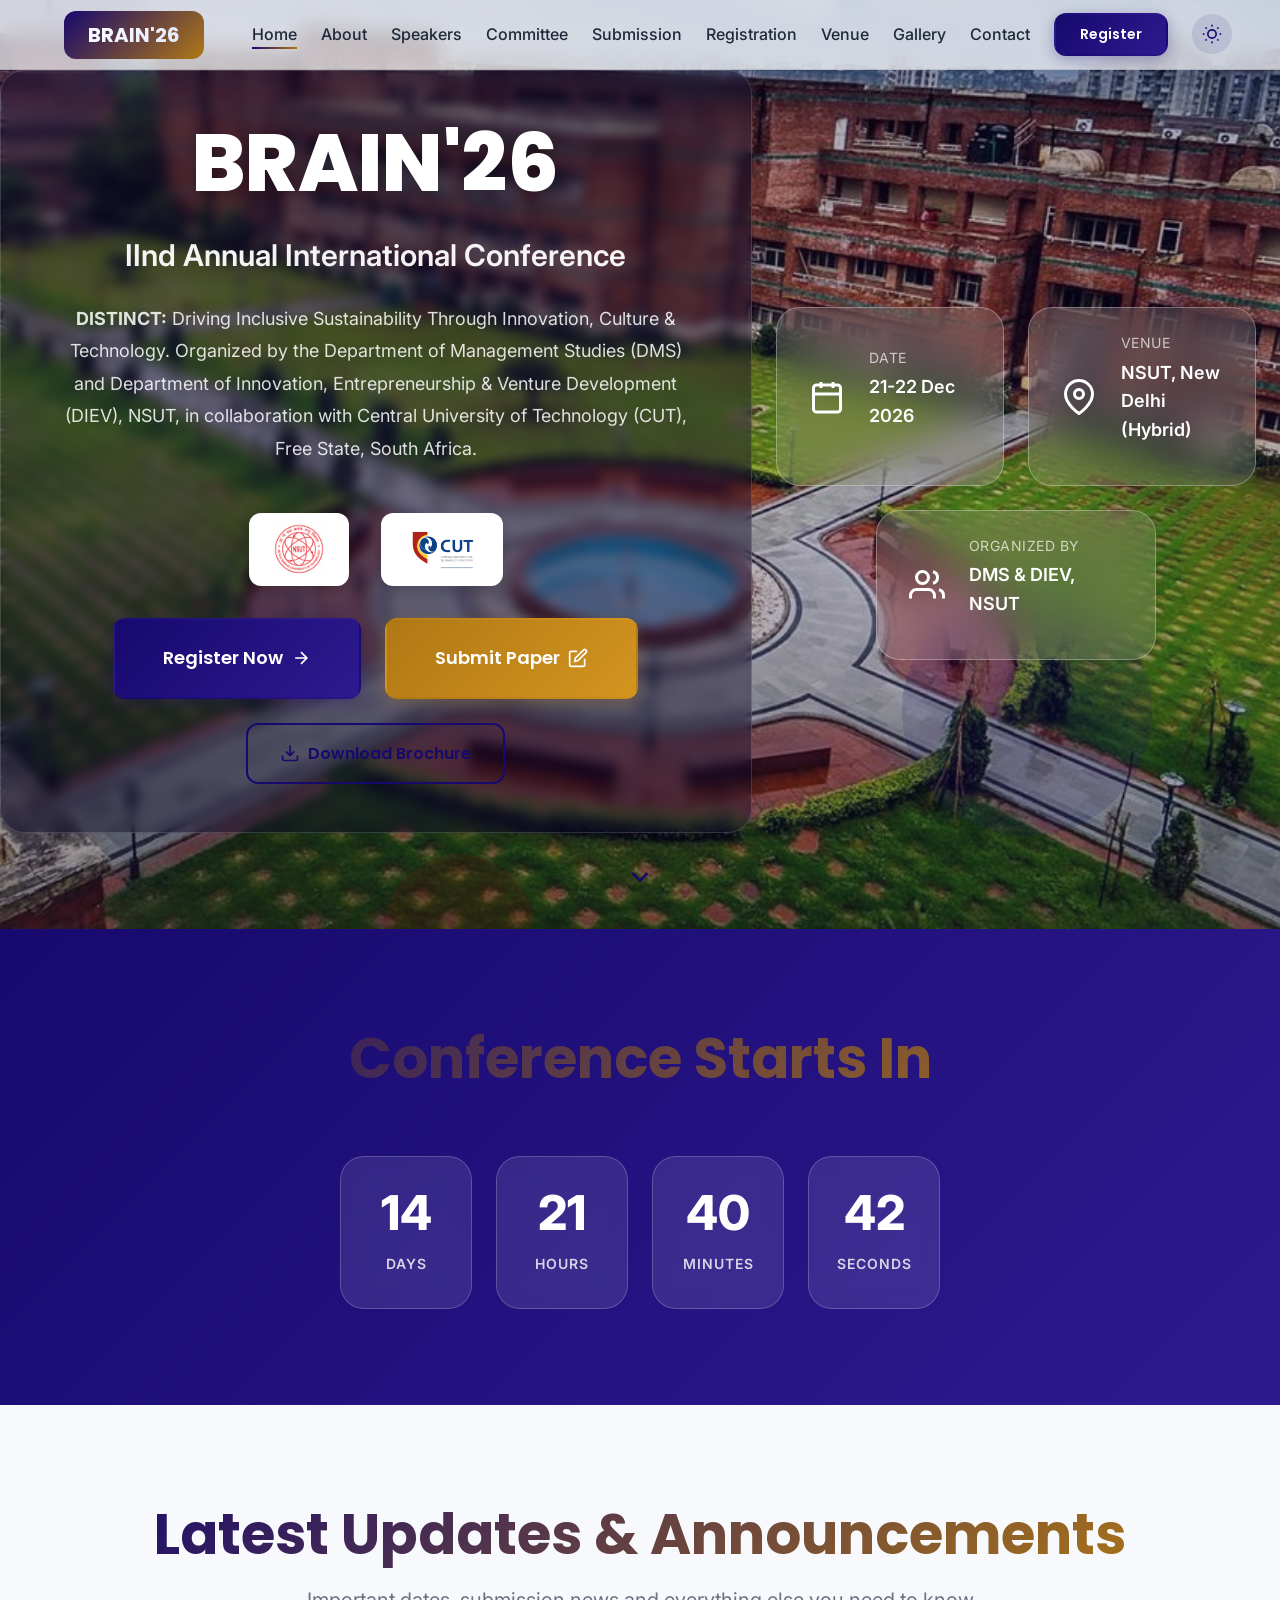
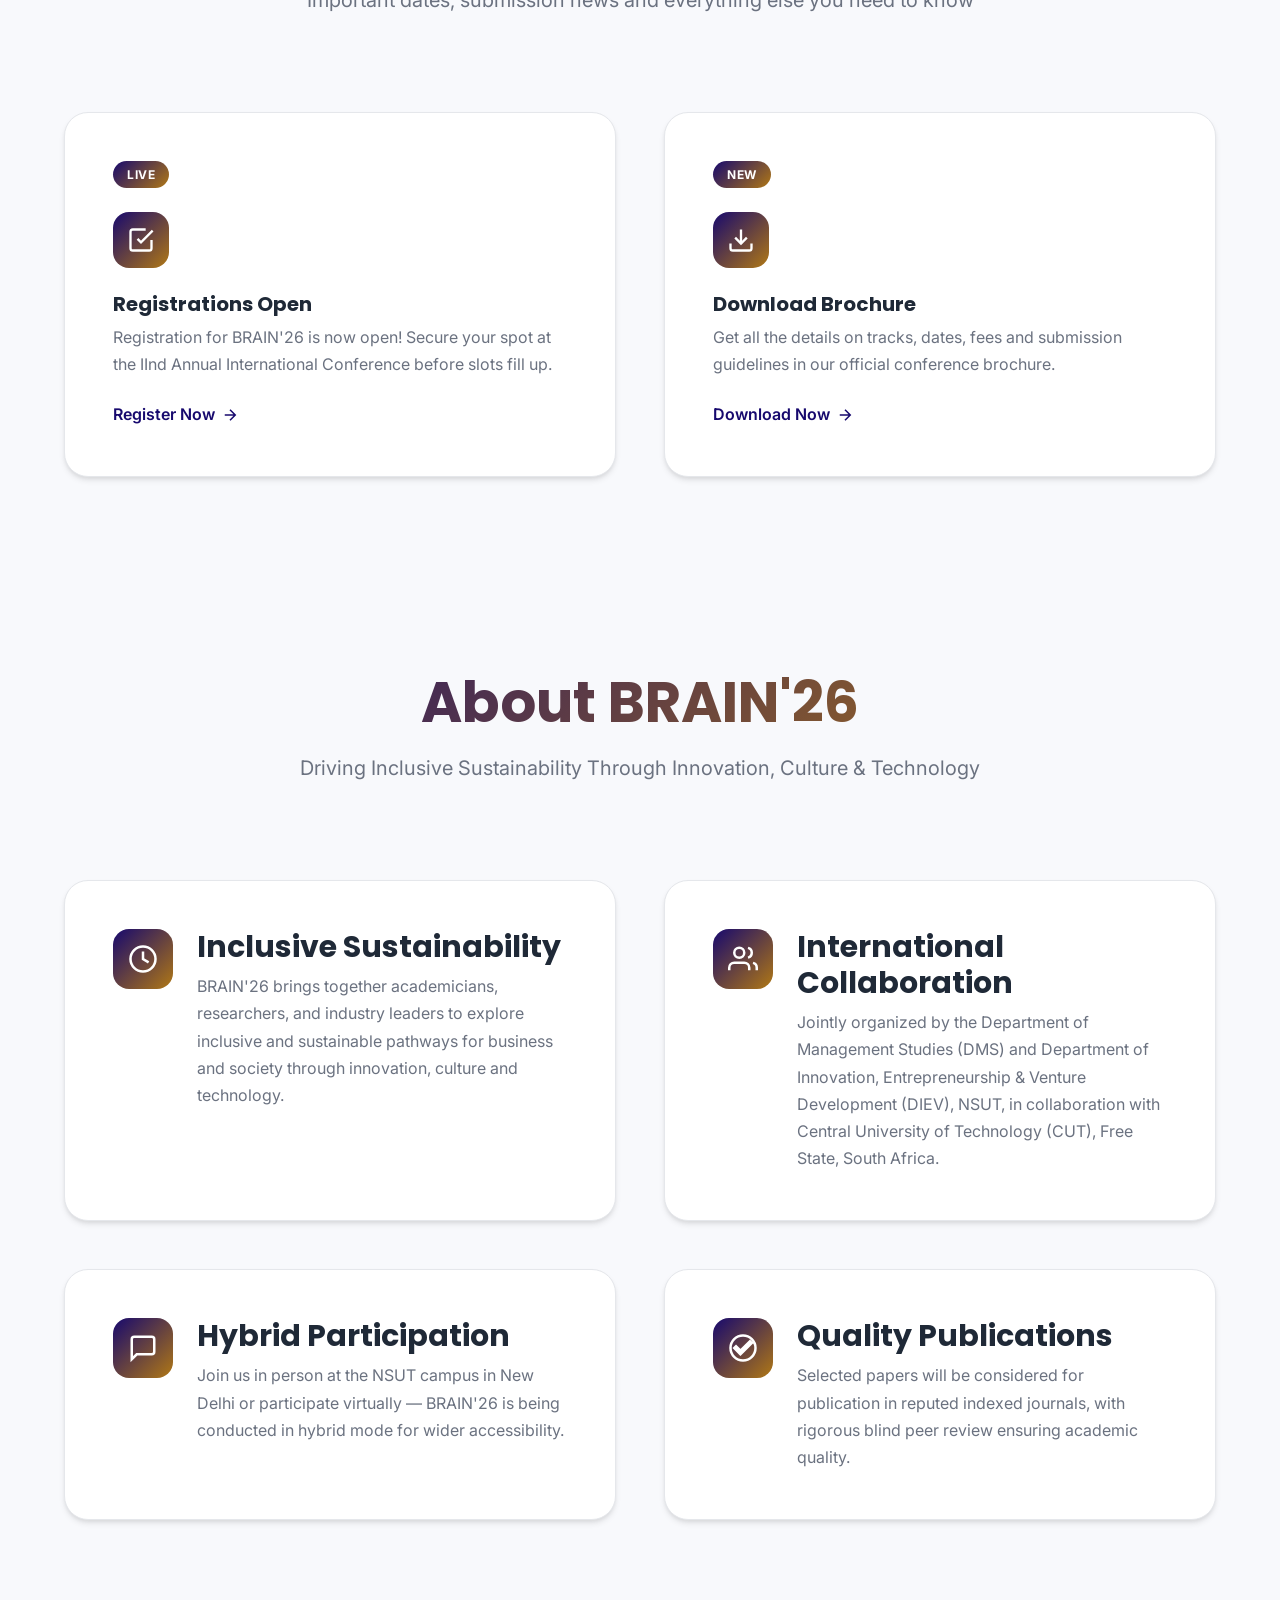
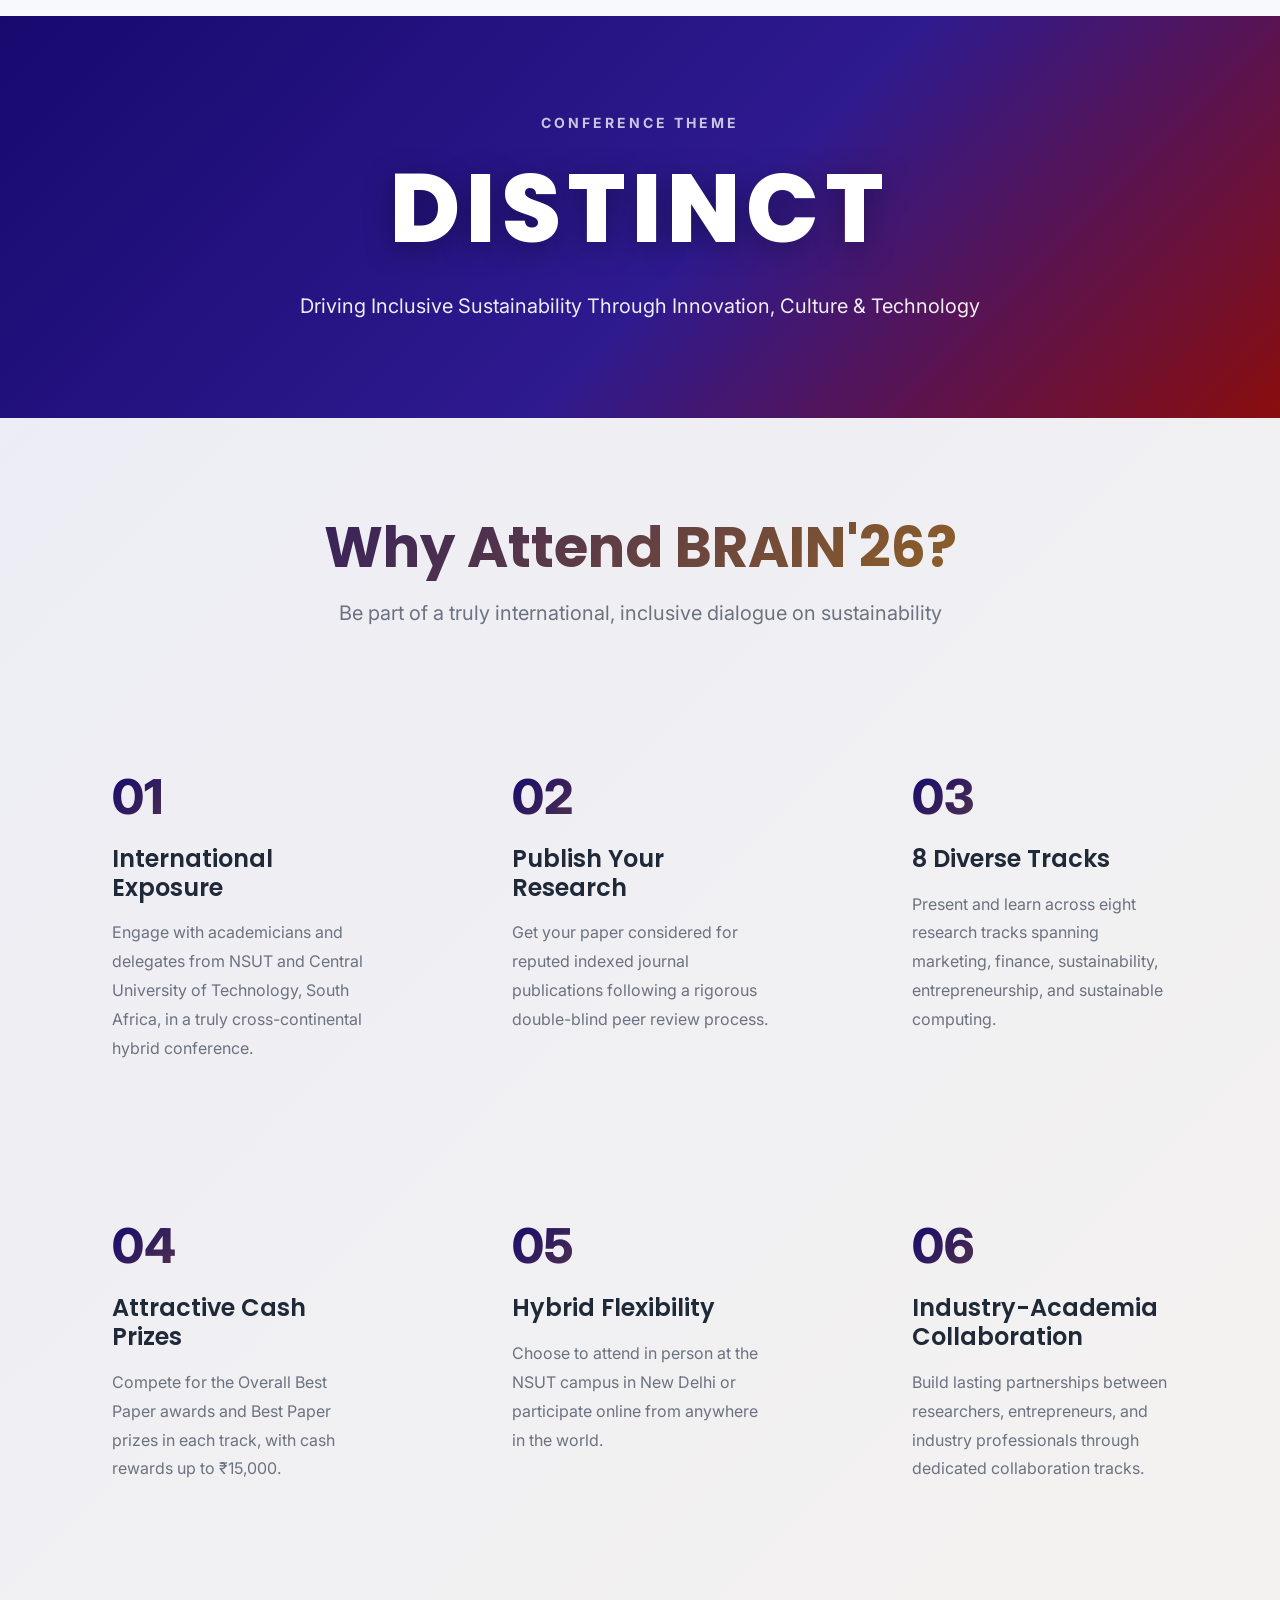
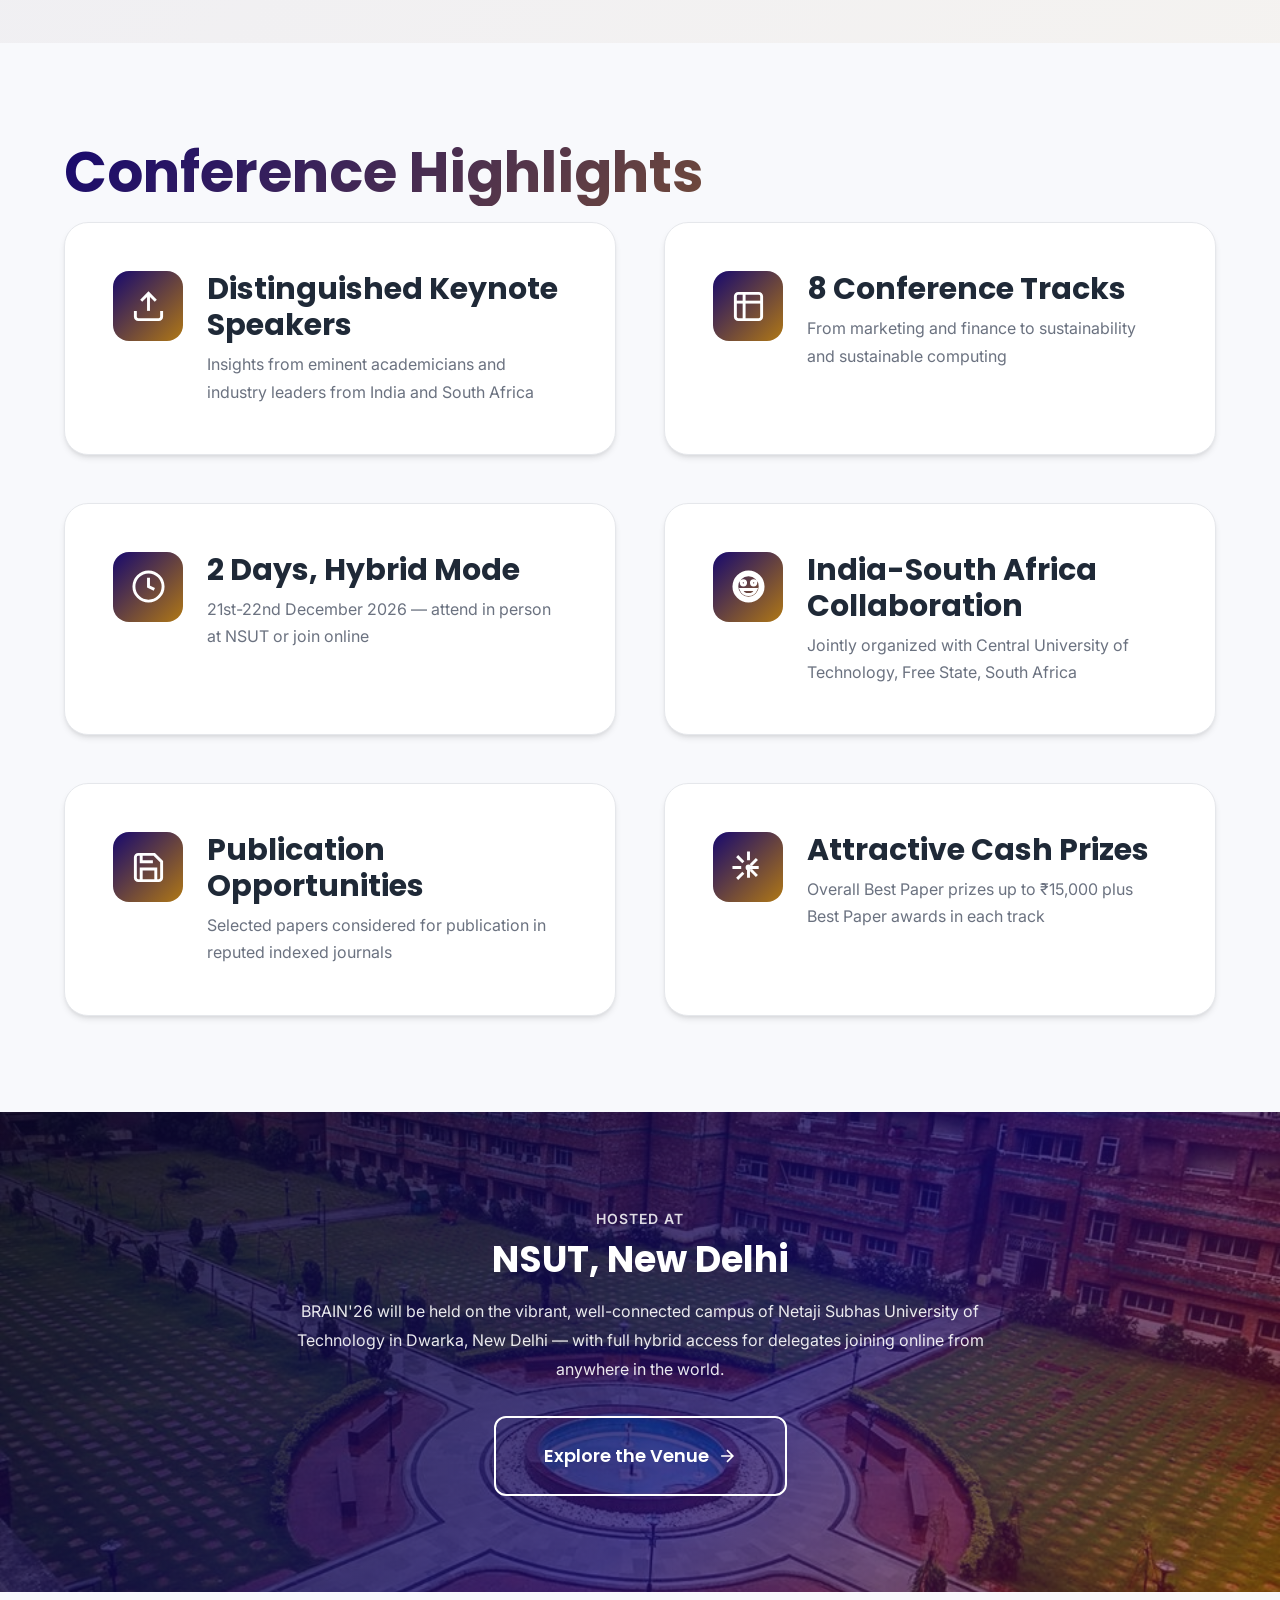
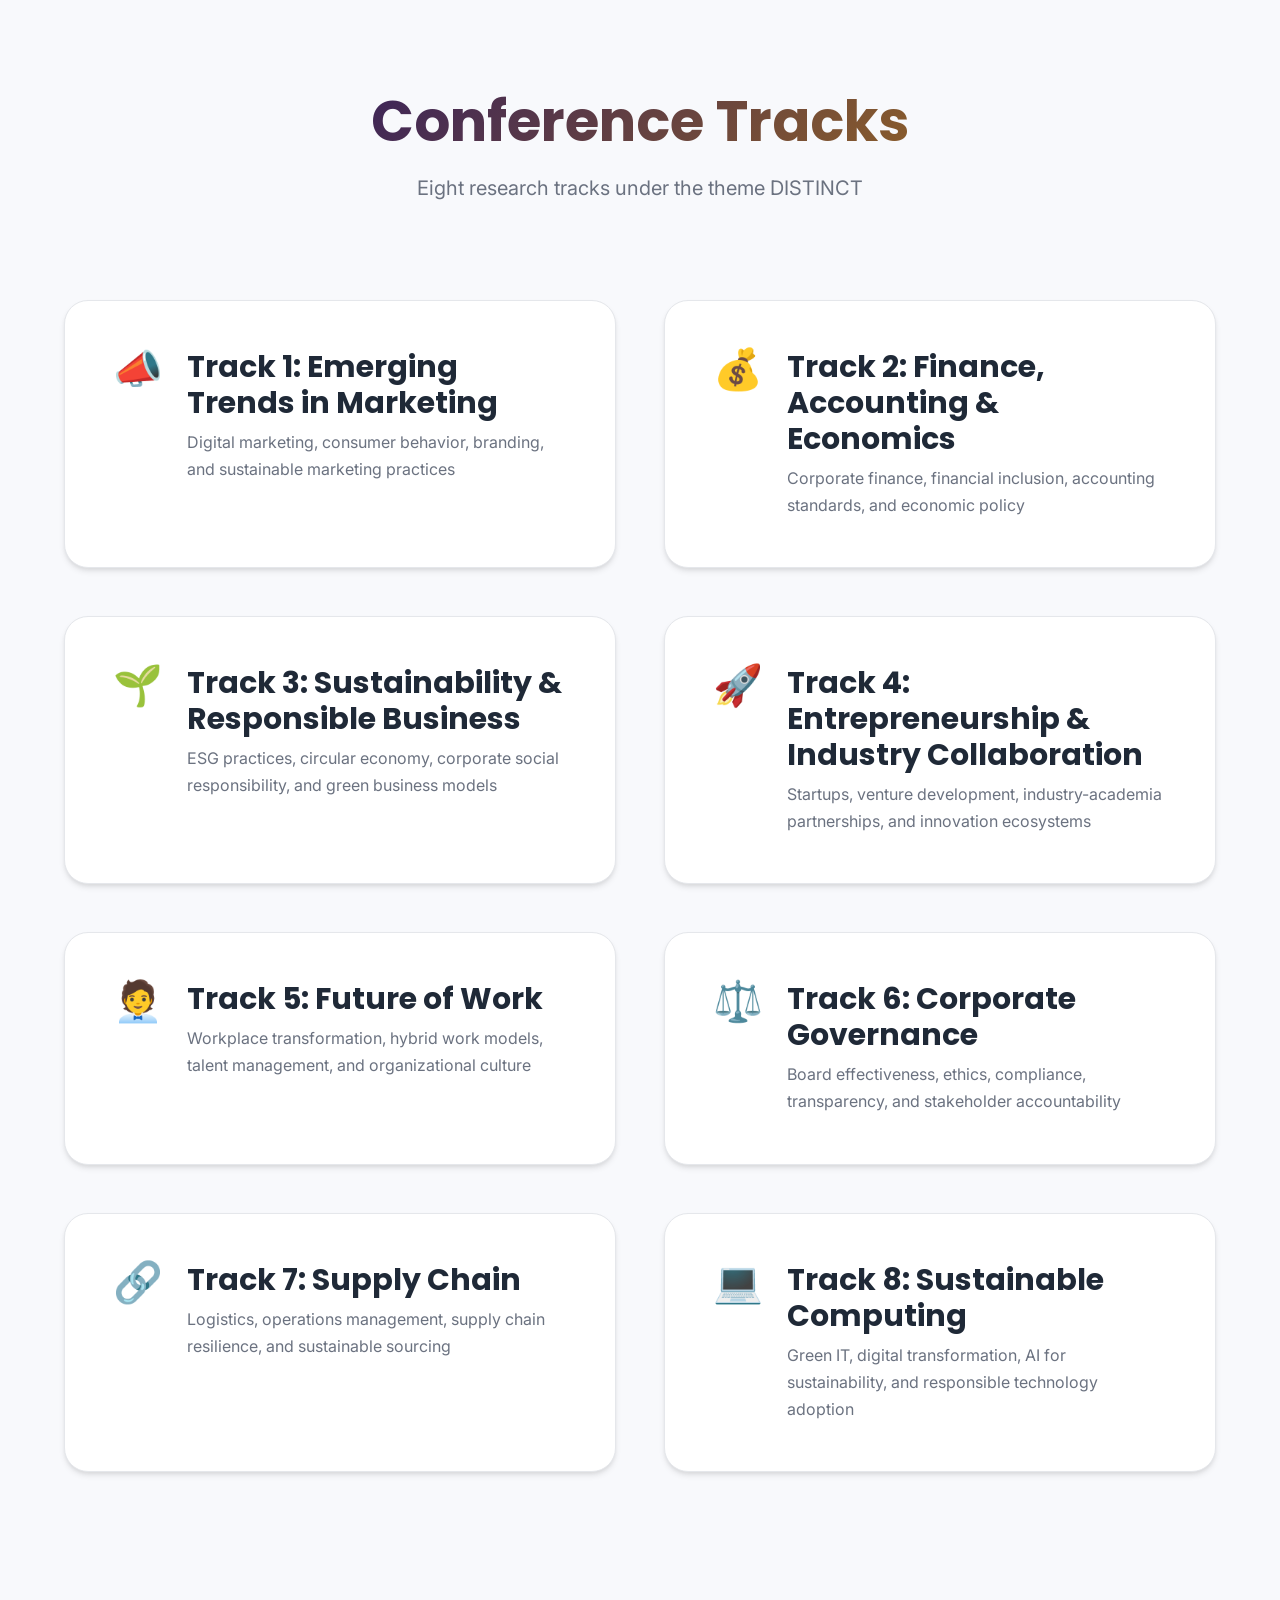
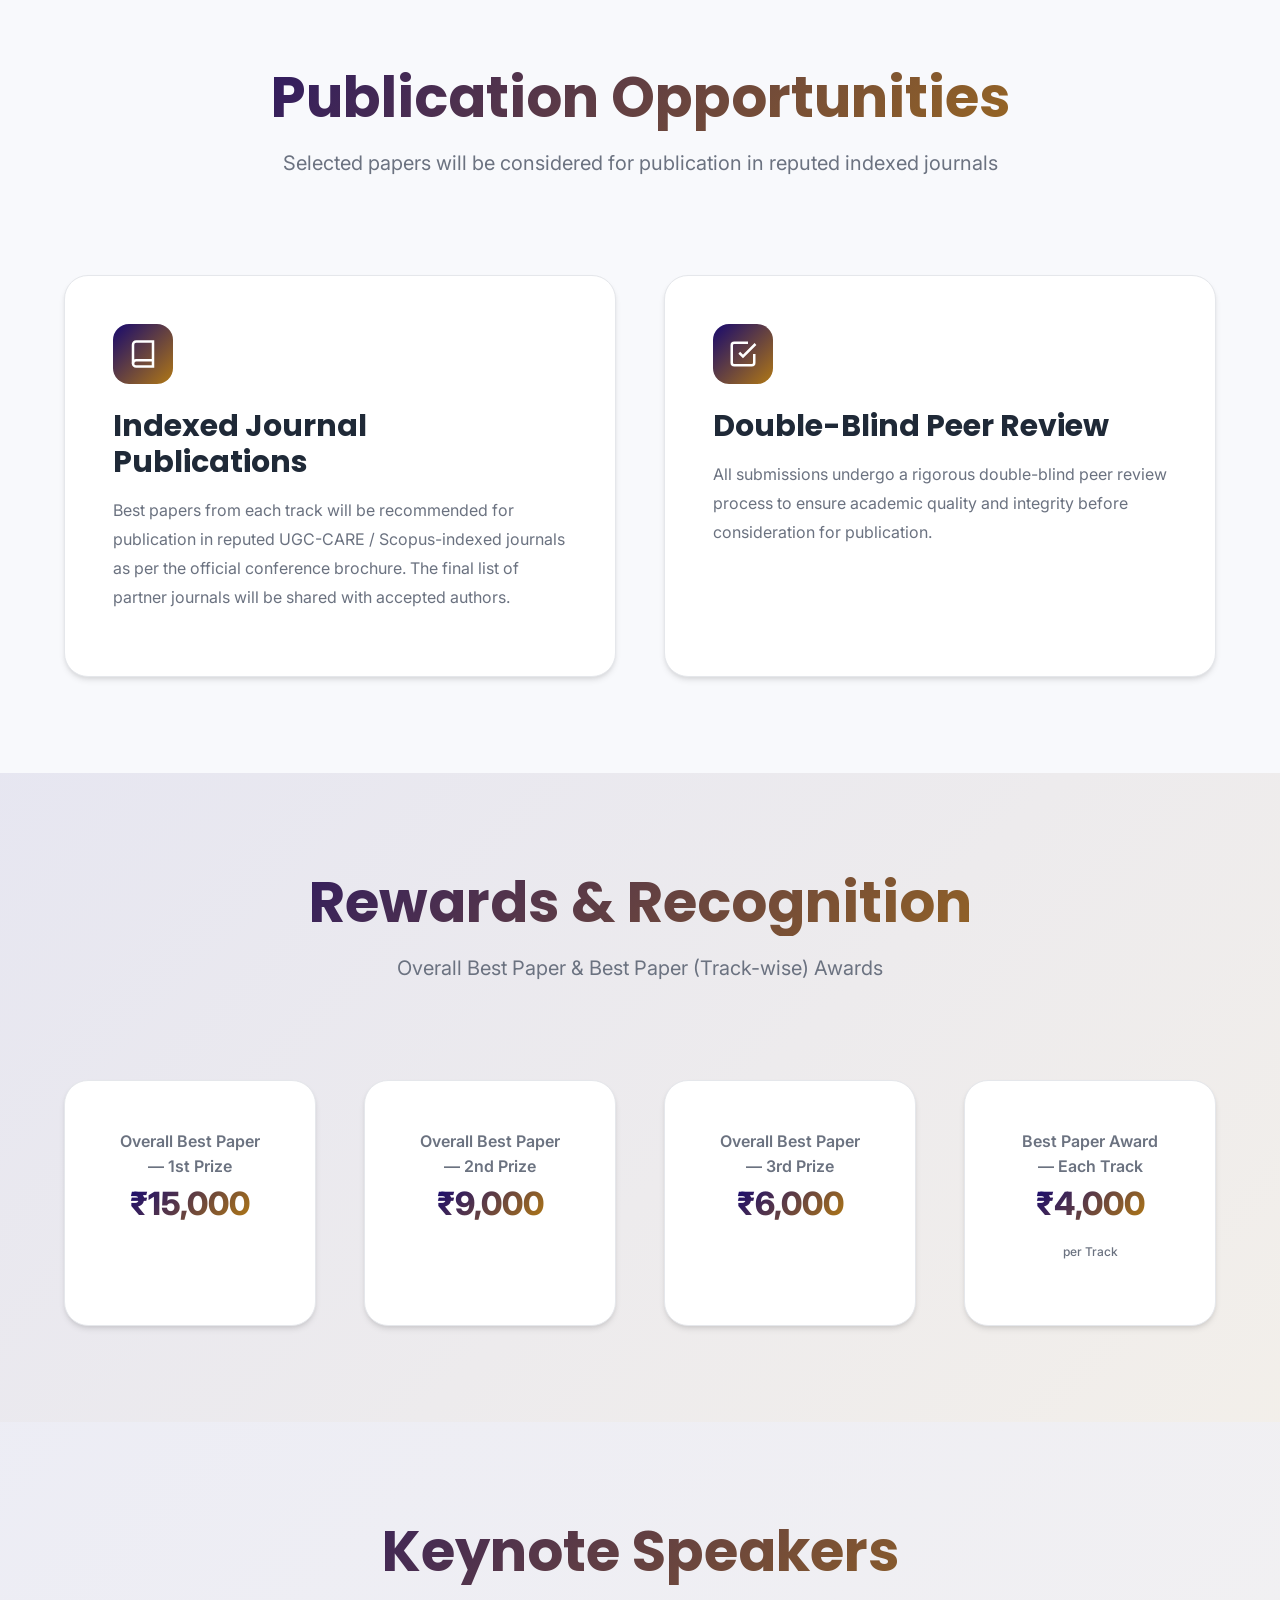
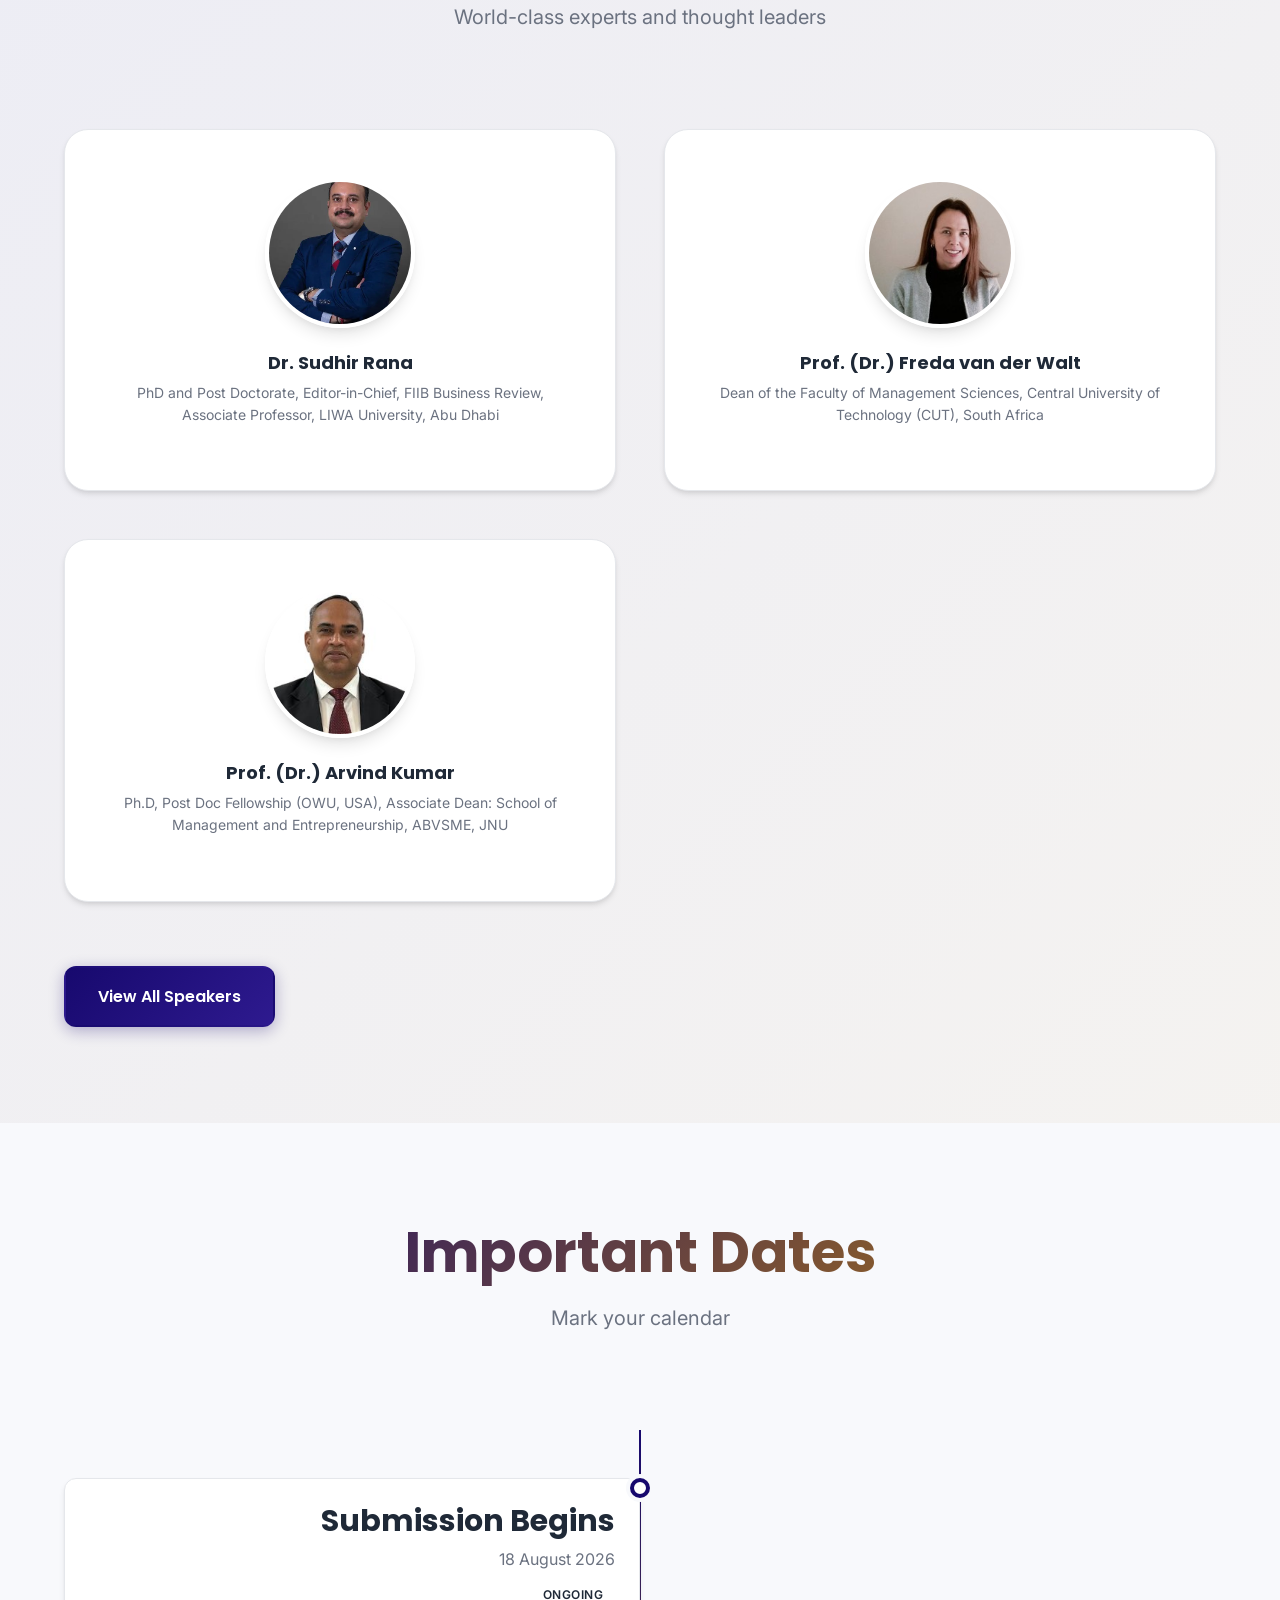
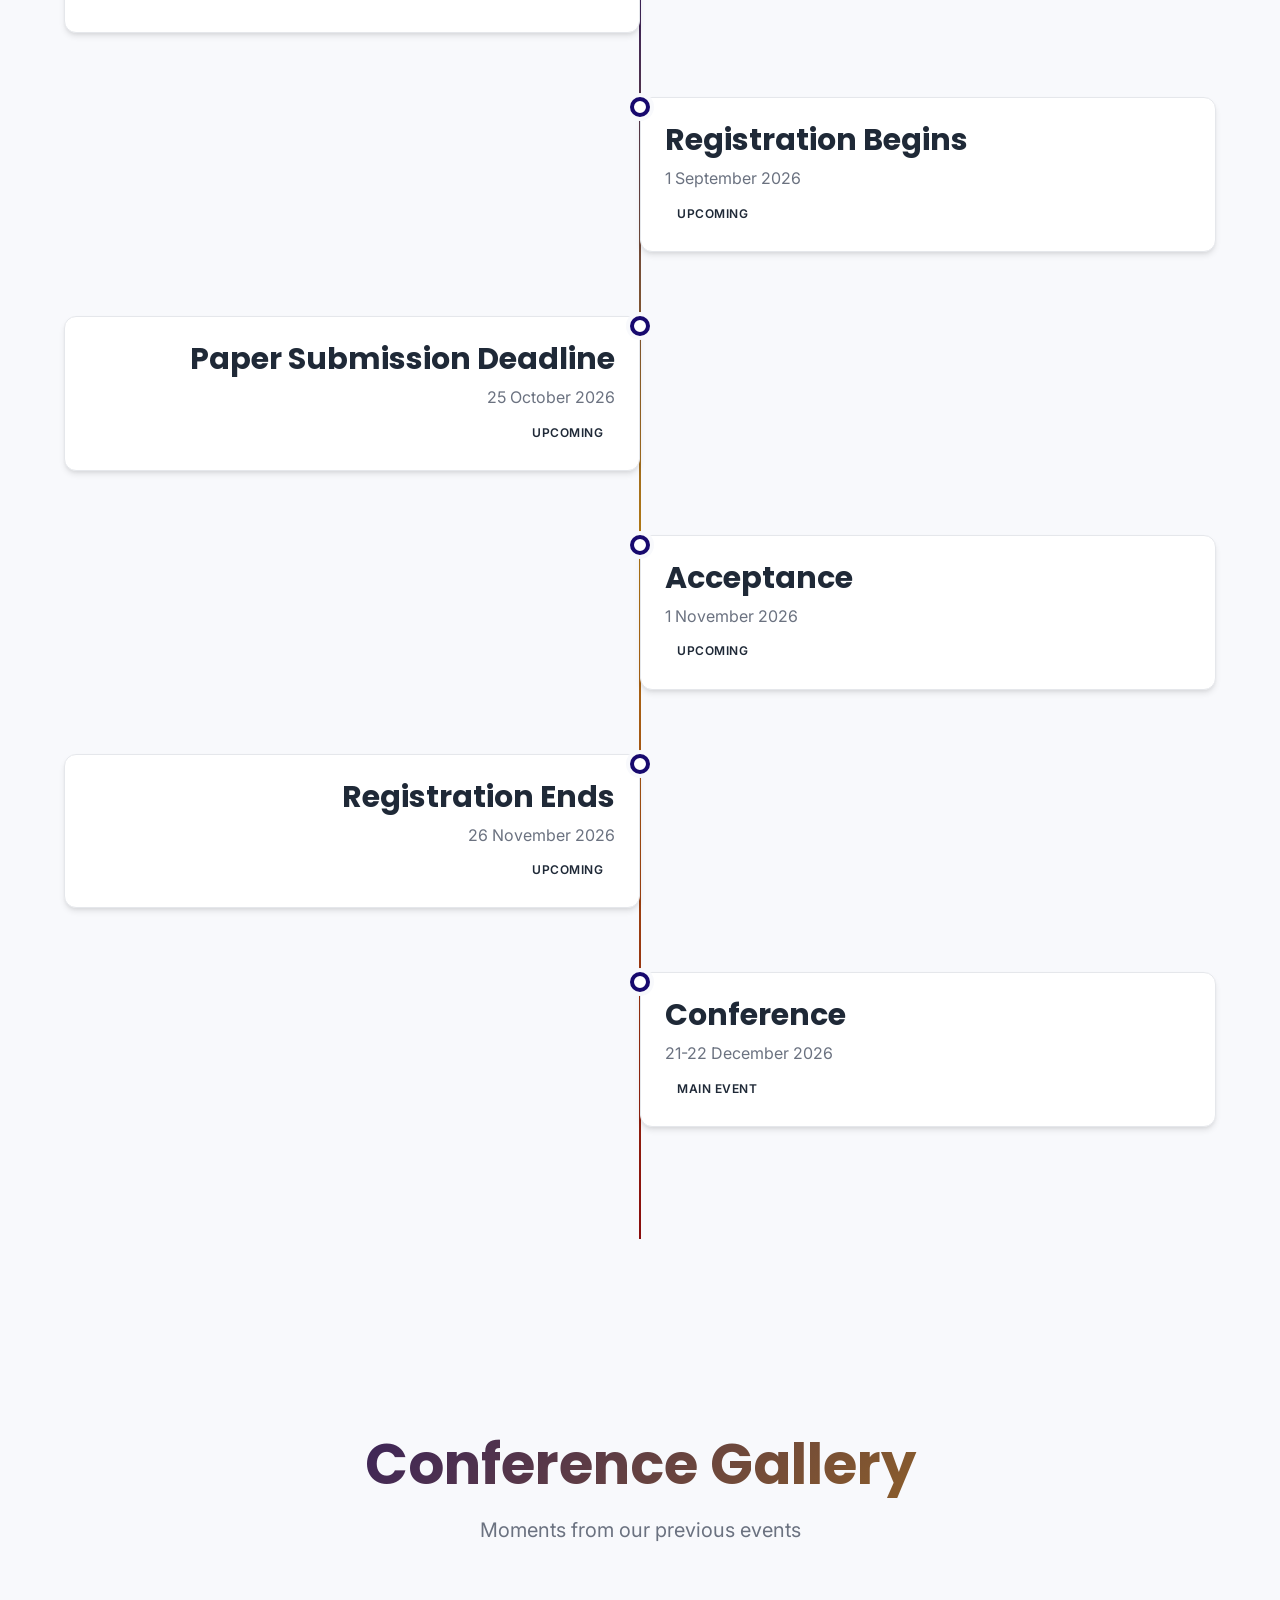
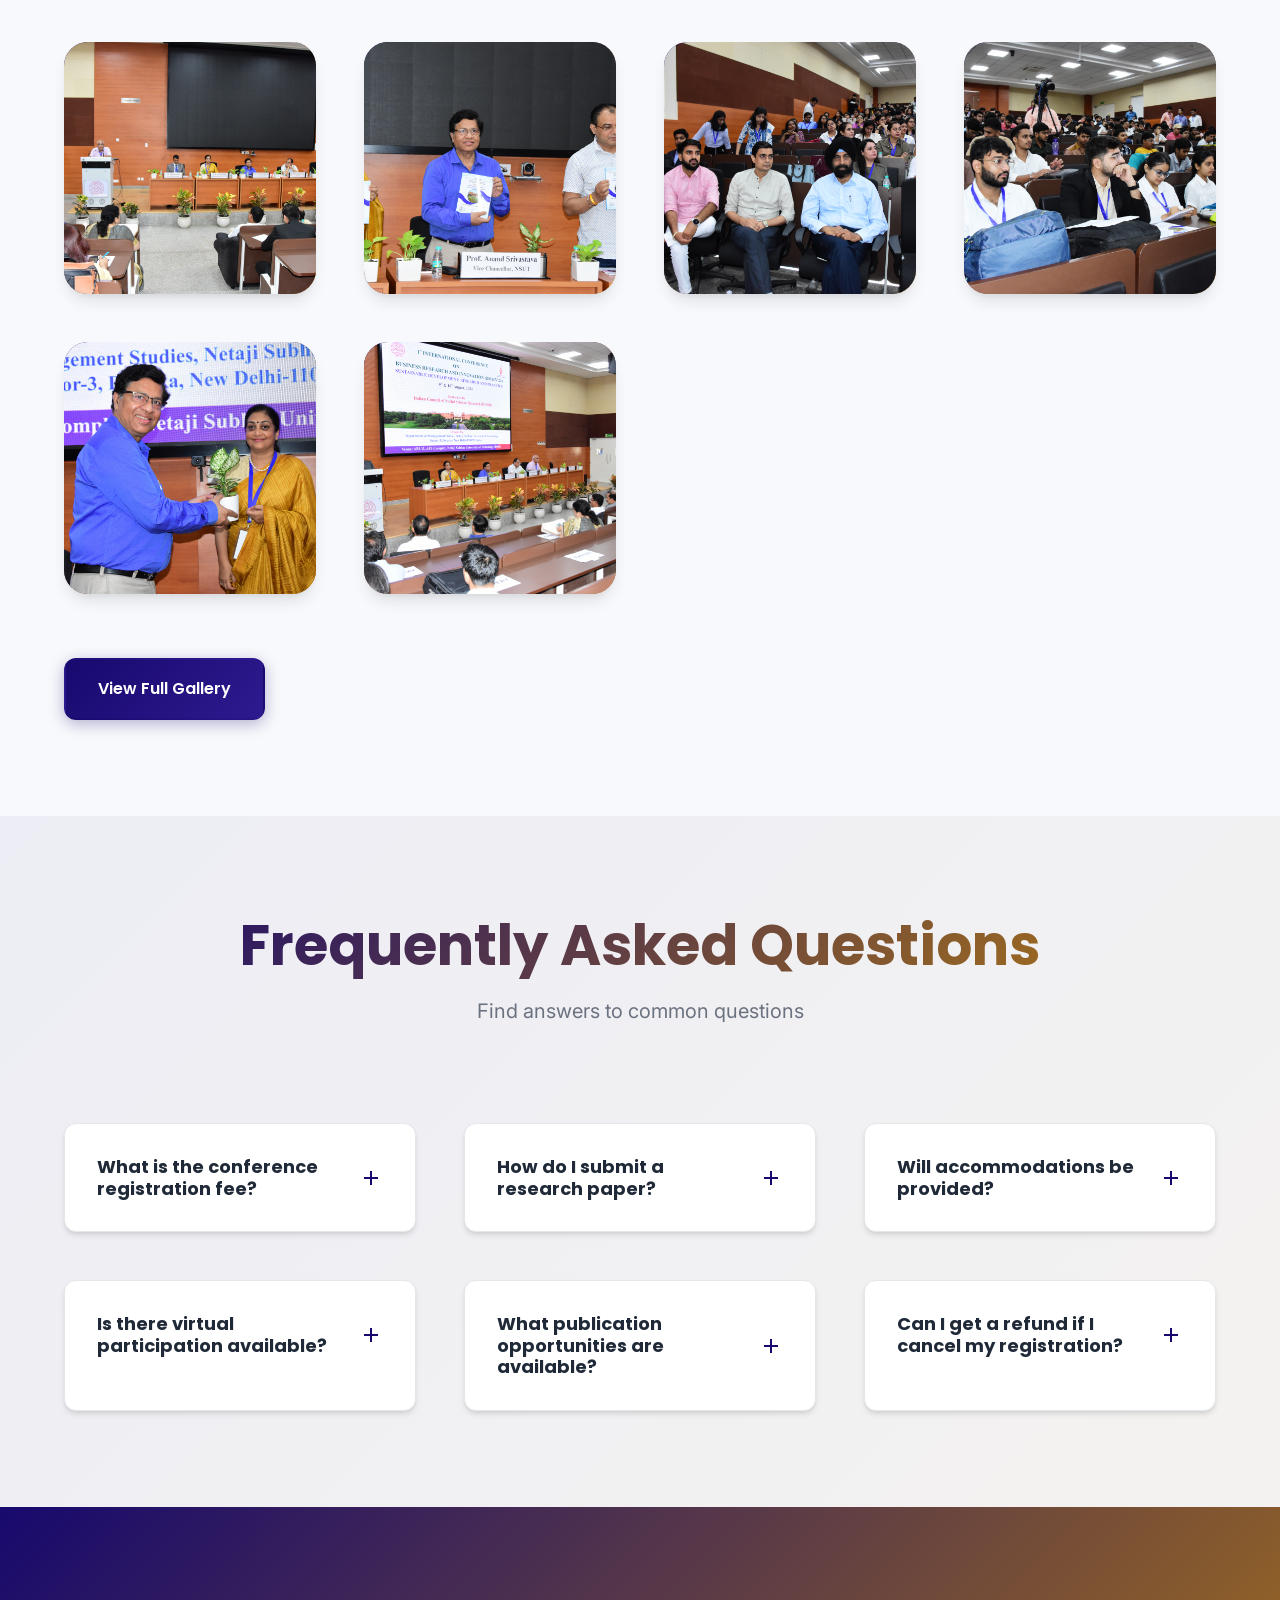
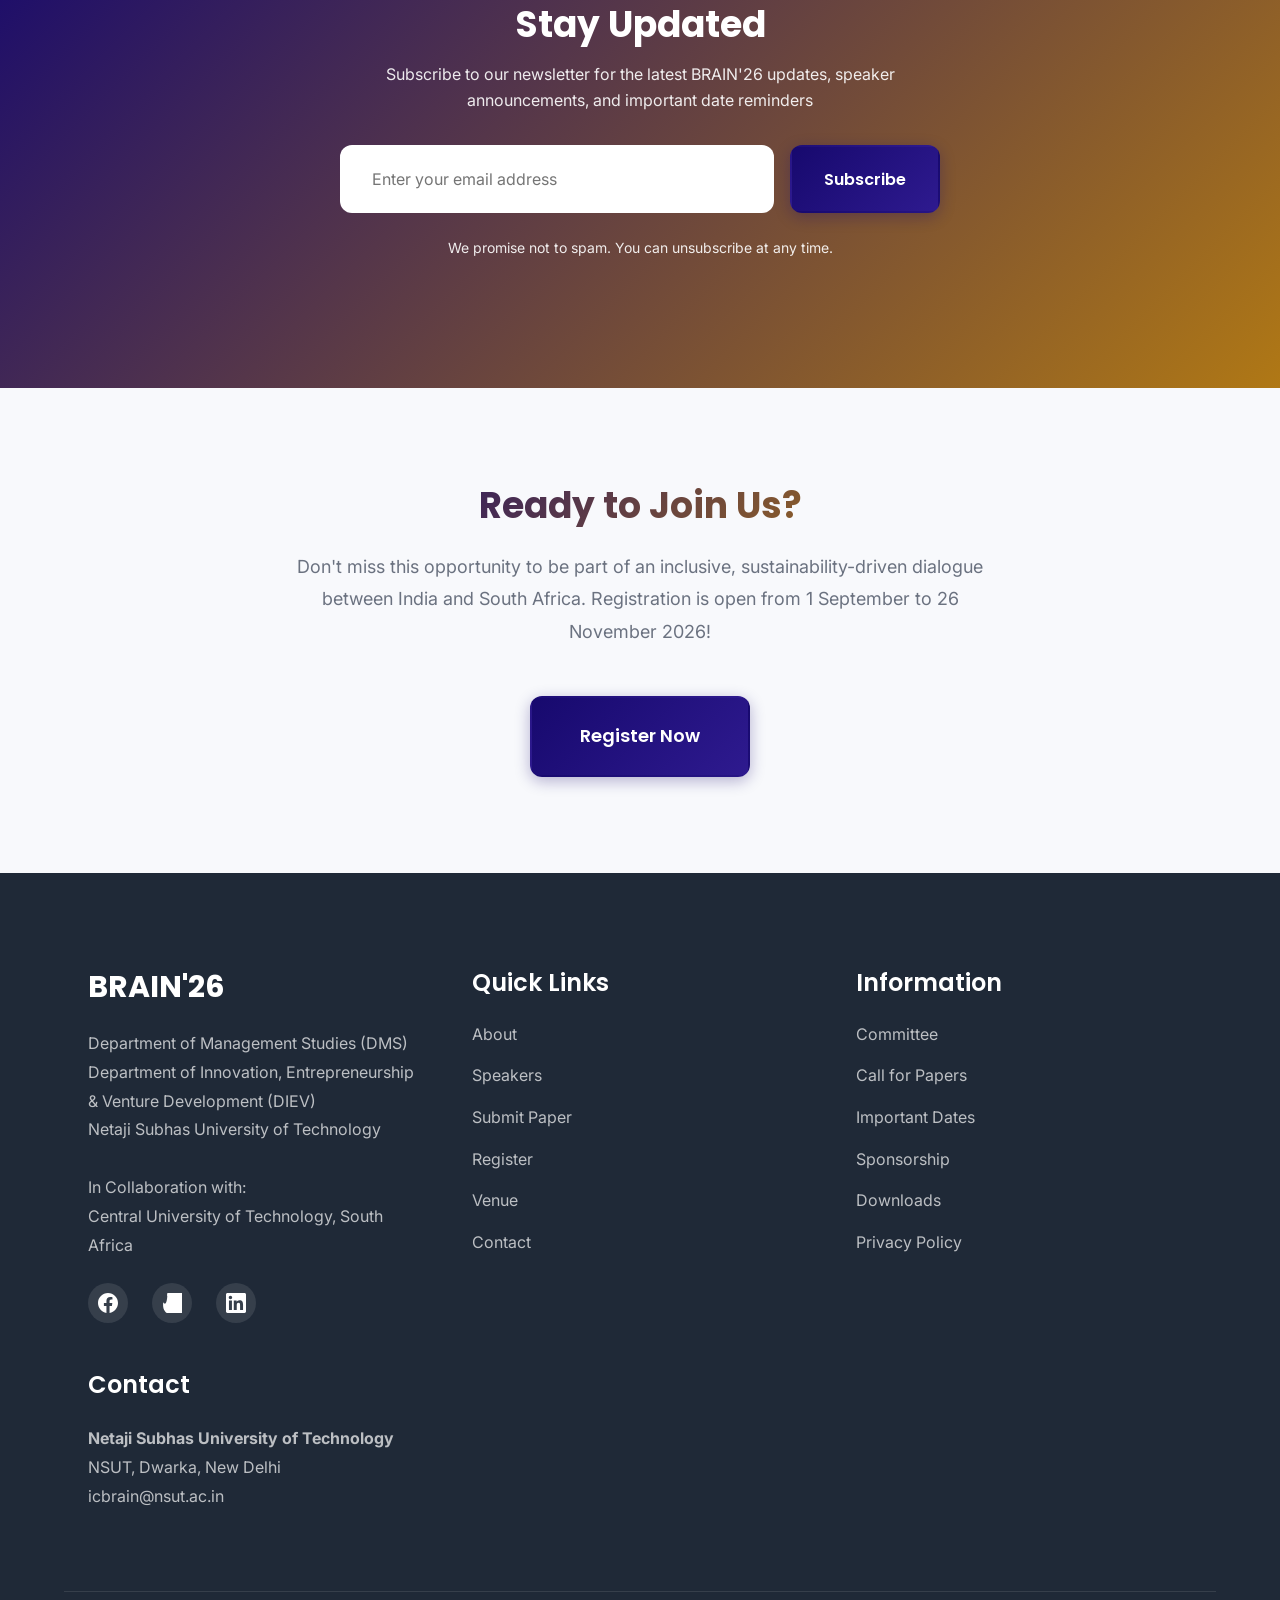
==== commit eba98fb0: "Update index.html" ====
--- a/index.html
+++ b/index.html
@@ -132,7 +132,7 @@
                             <path d="M18.5 2.5a2.121 2.121 0 0 1 3 3L12 15l-4 1 1-4 9.5-9.5z"></path>
                         </svg>
                     </a>
-                    <a href="Brochure(1).pdf" download="BRAIN26-Brochure.pdf" class="btn btn-outline" id="downloadBrochure">
+                    <a href="BrochureBRAIN.pdf" download="BrochureBRAIN.pdf" class="btn btn-outline" id="downloadBrochure">
                         <svg viewBox="0 0 24 24" fill="none" stroke="currentColor" stroke-width="2">
                             <path d="M21 15v4a2 2 0 0 1-2 2H5a2 2 0 0 1-2-2v-4"></path>
                             <polyline points="7 10 12 15 17 10"></polyline>
@@ -247,7 +247,7 @@
                     </div>
                     <h3 class="announcement-title">Download Brochure</h3>
                     <p class="announcement-text">Get all the details on tracks, dates, fees and submission guidelines in our official conference brochure.</p>
-                    <a href="Brochure(1).pdf" download="BRAIN26-Brochure.pdf" class="announcement-link">
+                    <a href="BrochureBRAIN.pdf" download="BrochureBRAIN.pdf" class="announcement-link">
                         <span>Download Now</span>
                         <svg viewBox="0 0 24 24" fill="none" stroke="currentColor" stroke-width="2">
                             <path d="M5 12h14M12 5l7 7-7 7"></path>
--- a/style.css
+++ b/style.css
@@ -833,6 +833,36 @@
 }
 
 /* ===================================================
+   CMT ACKNOWLEDGEMENT
+   Used on registration.html and submission.html
+   =================================================== */
+.cmt-acknowledgement {
+    max-width: 820px;
+    margin: 0 auto;
+    text-align: center;
+    padding: var(--spacing-xl) var(--spacing-2xl);
+    background: var(--card-bg-color);
+    border: 1px solid var(--border-color);
+    border-radius: var(--radius-xl);
+}
+
+.cmt-acknowledgement h3 {
+    font-size: var(--font-size-sm);
+    text-transform: uppercase;
+    letter-spacing: 0.5px;
+    color: var(--text-lighter);
+    font-weight: 700;
+    margin-bottom: var(--spacing-sm);
+}
+
+.cmt-acknowledgement p {
+    font-size: var(--font-size-sm);
+    color: var(--text-light);
+    line-height: 1.7;
+    margin-bottom: 0;
+}
+
+/* ===================================================
    COMMITTEE / LEADERSHIP CARDS
    Used on committee.html for Chief Patron, Patrons,
    Conference Chairs, Convenors, and the Advisory Committee.
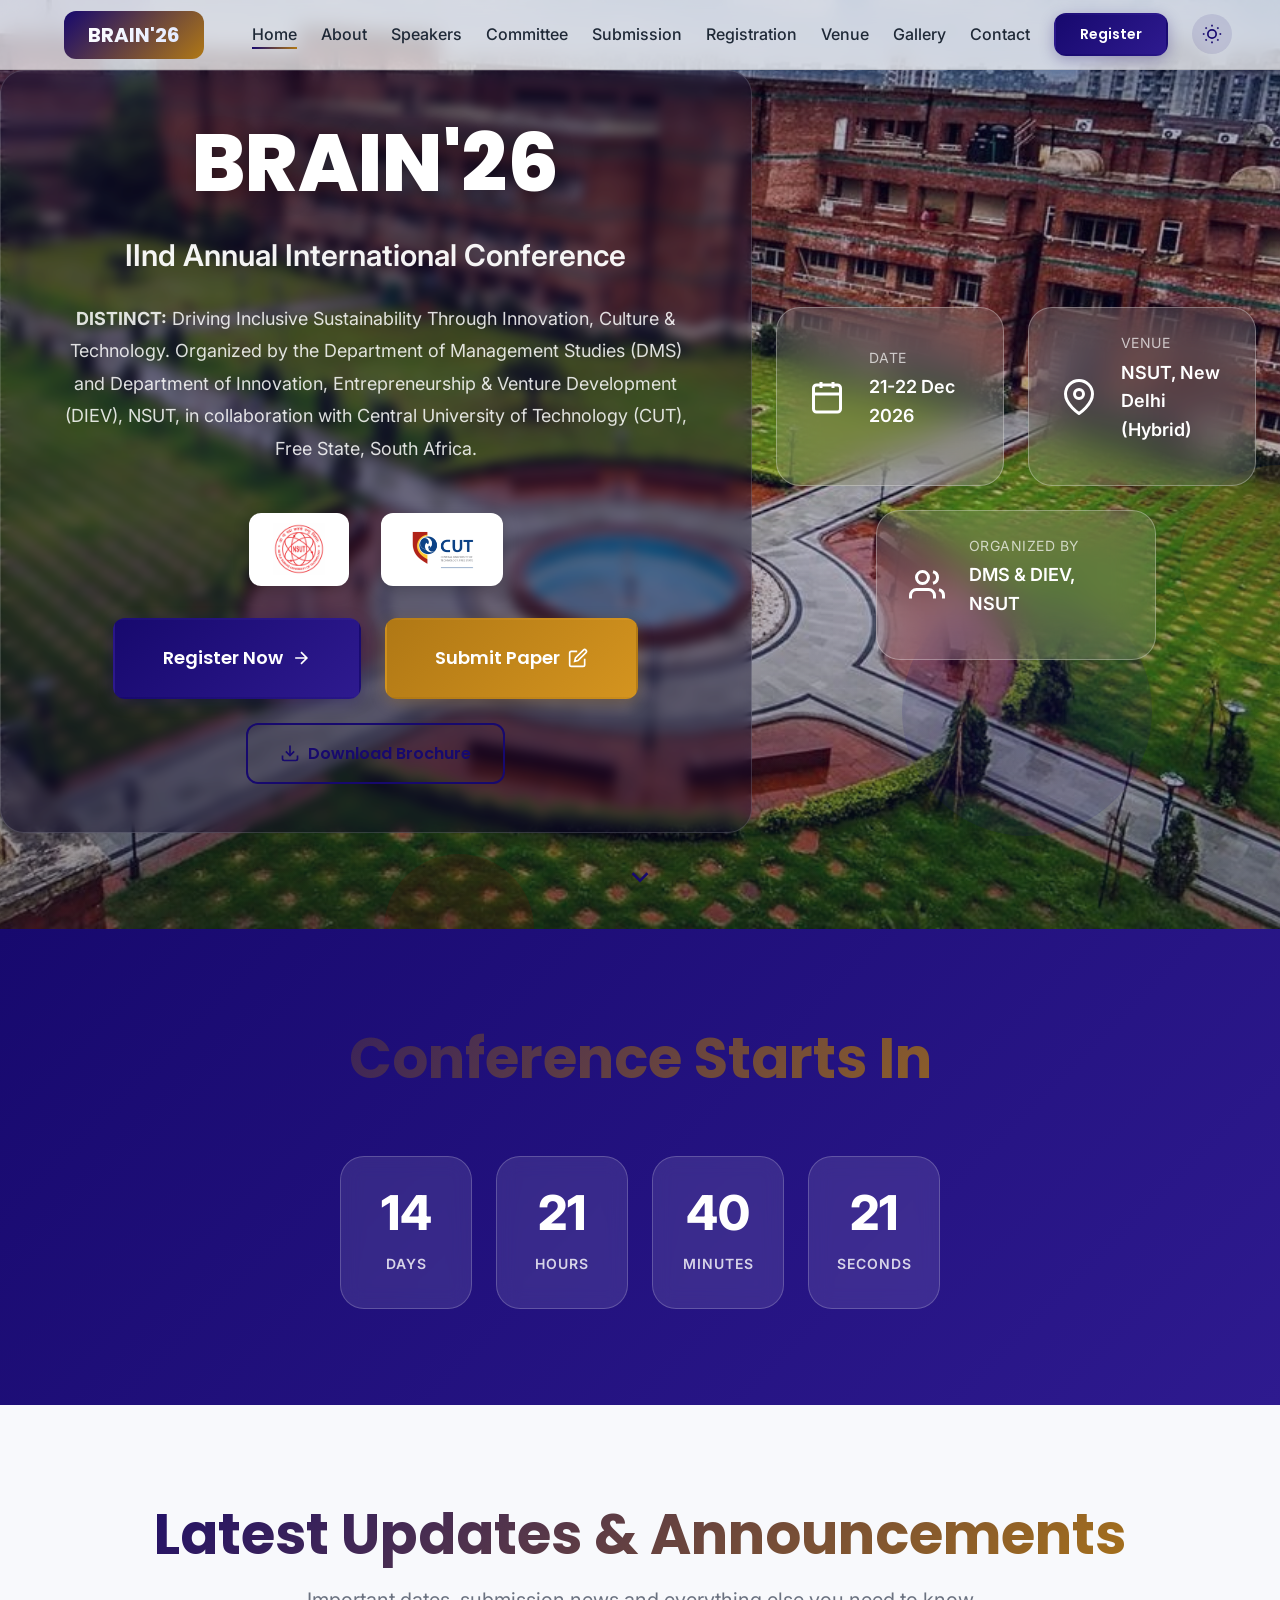
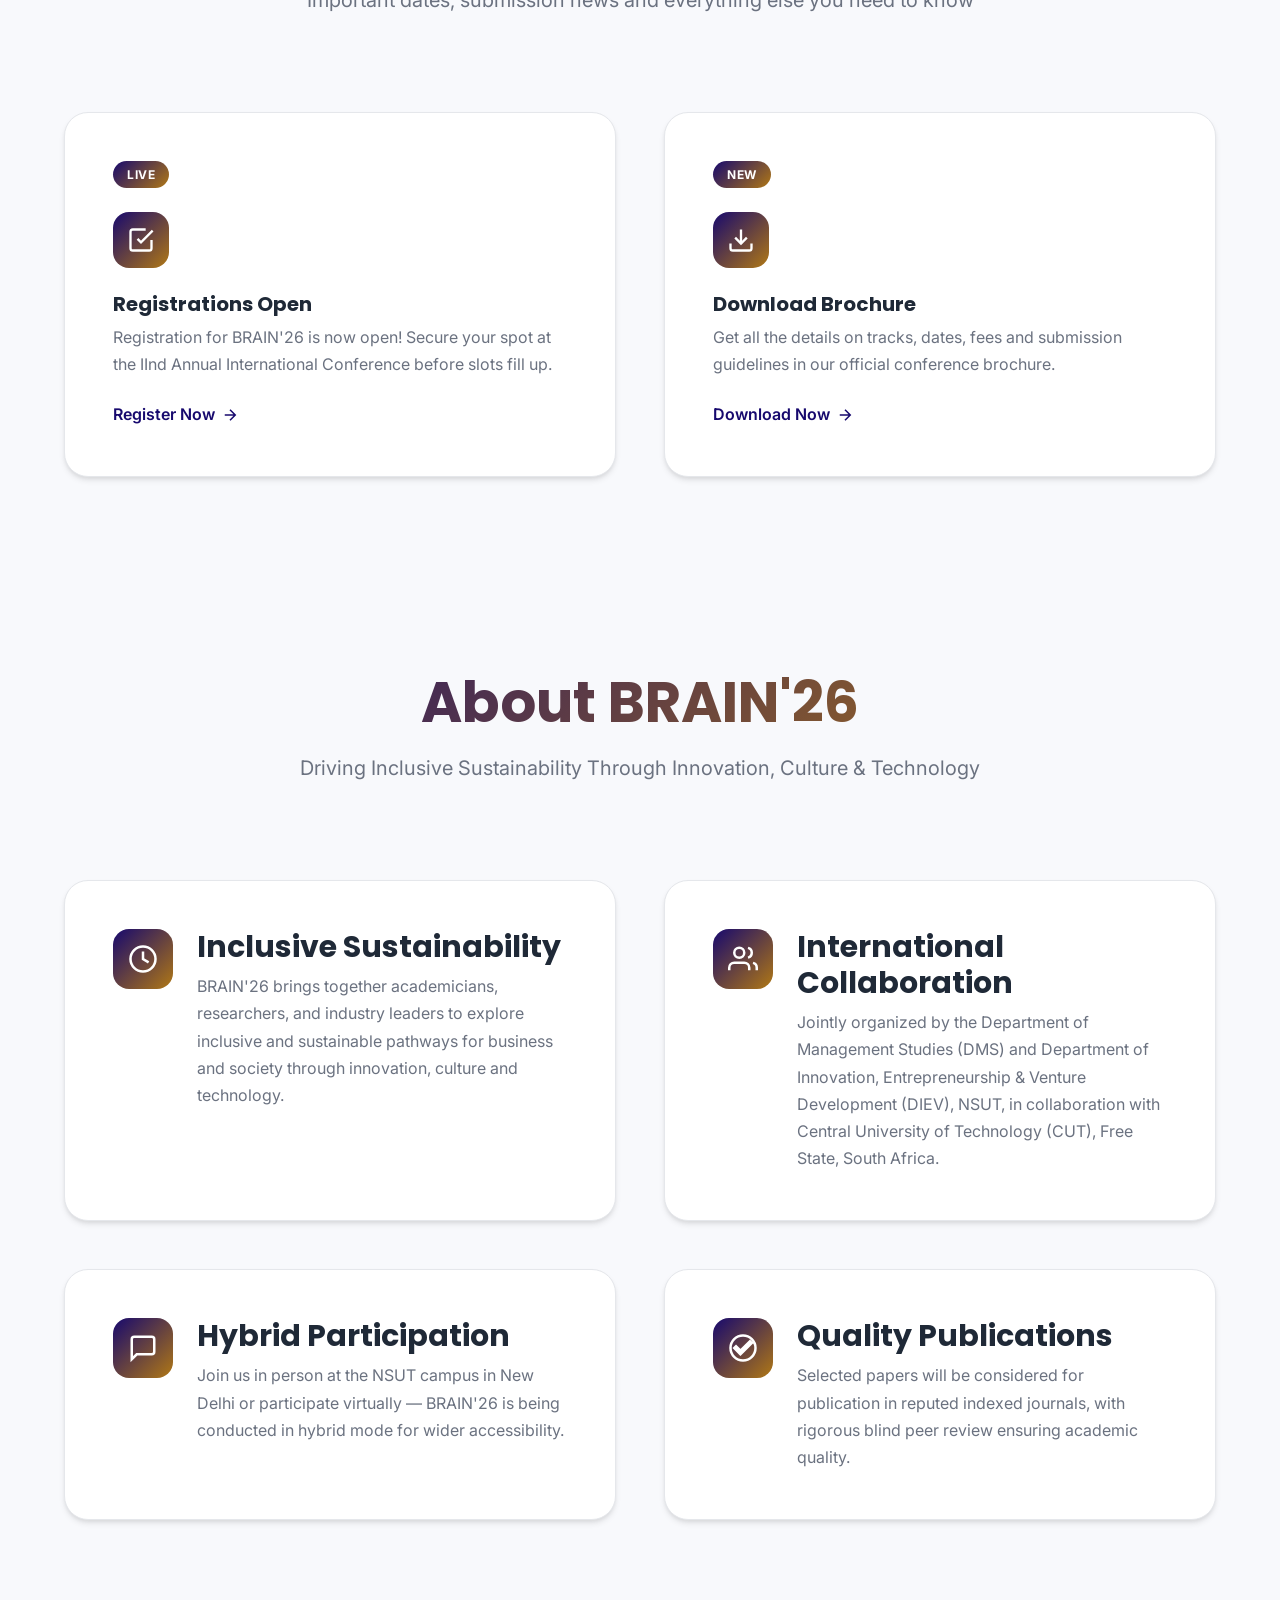
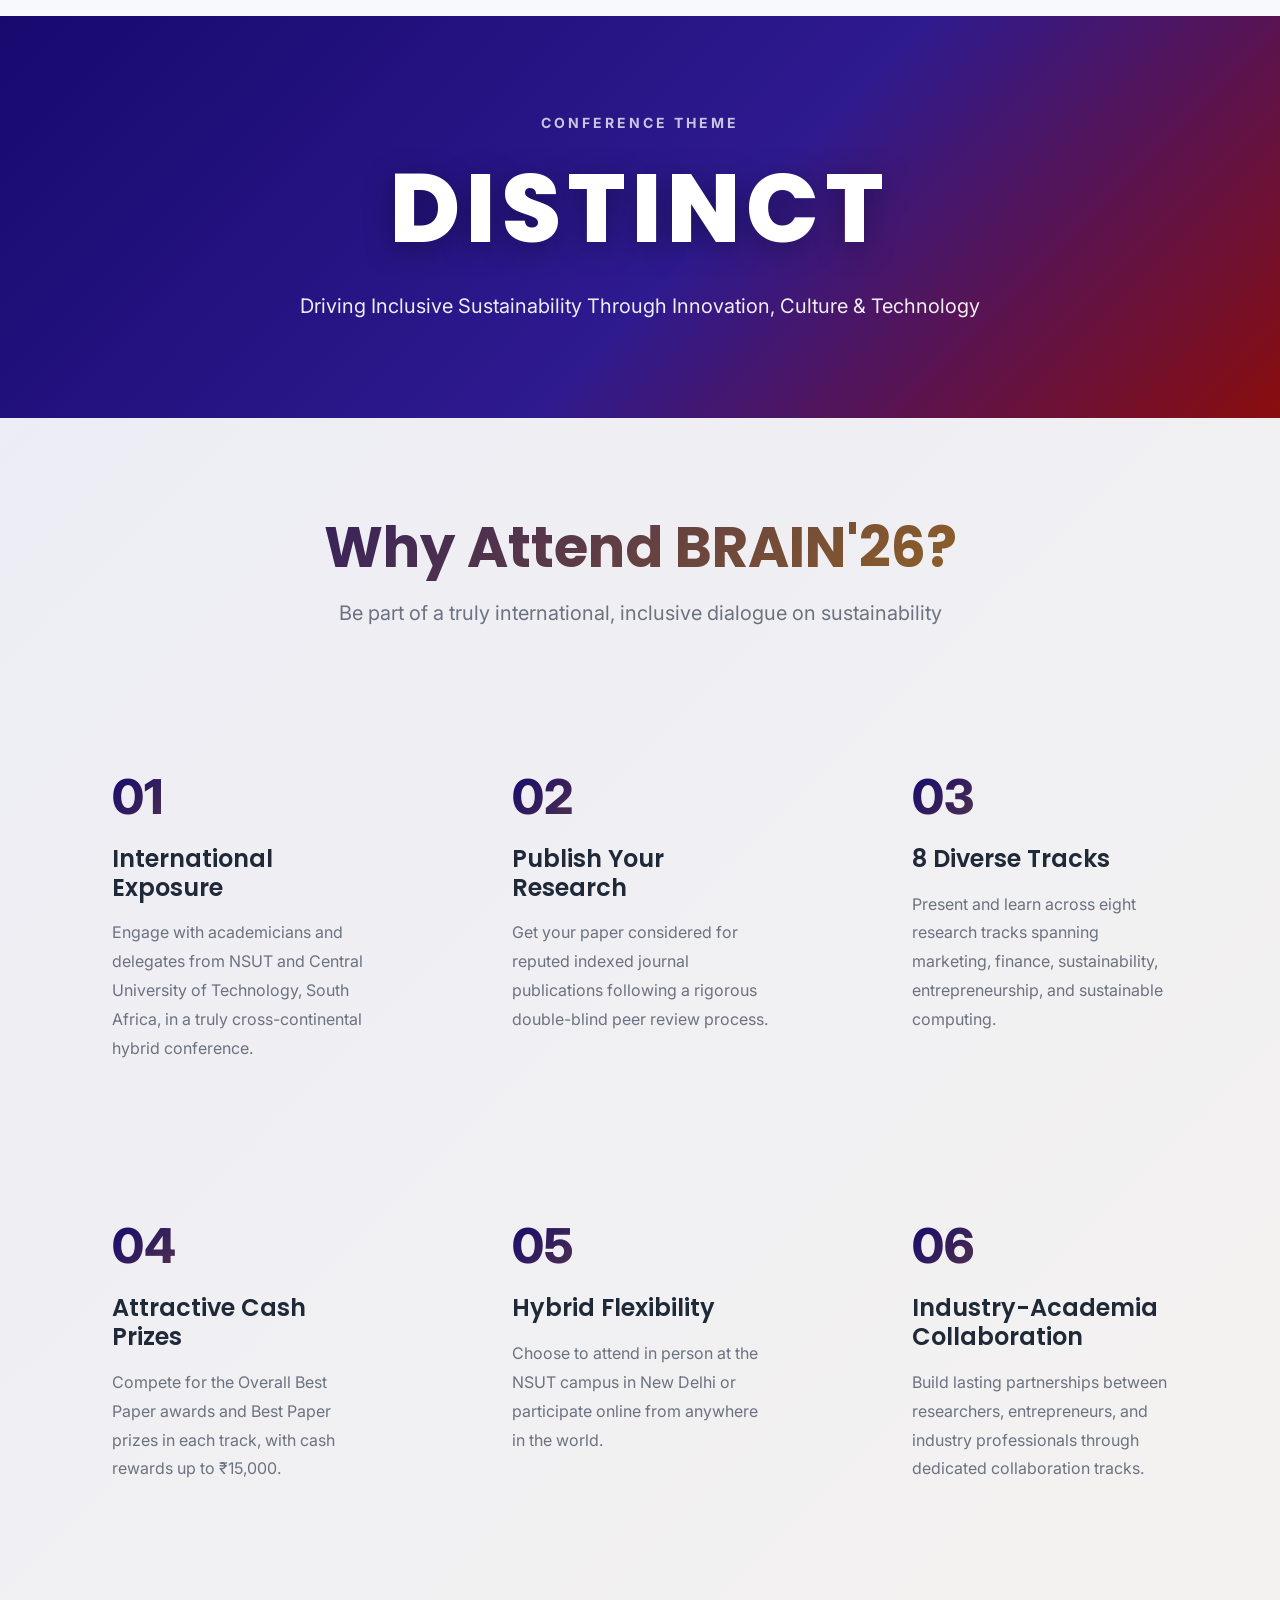
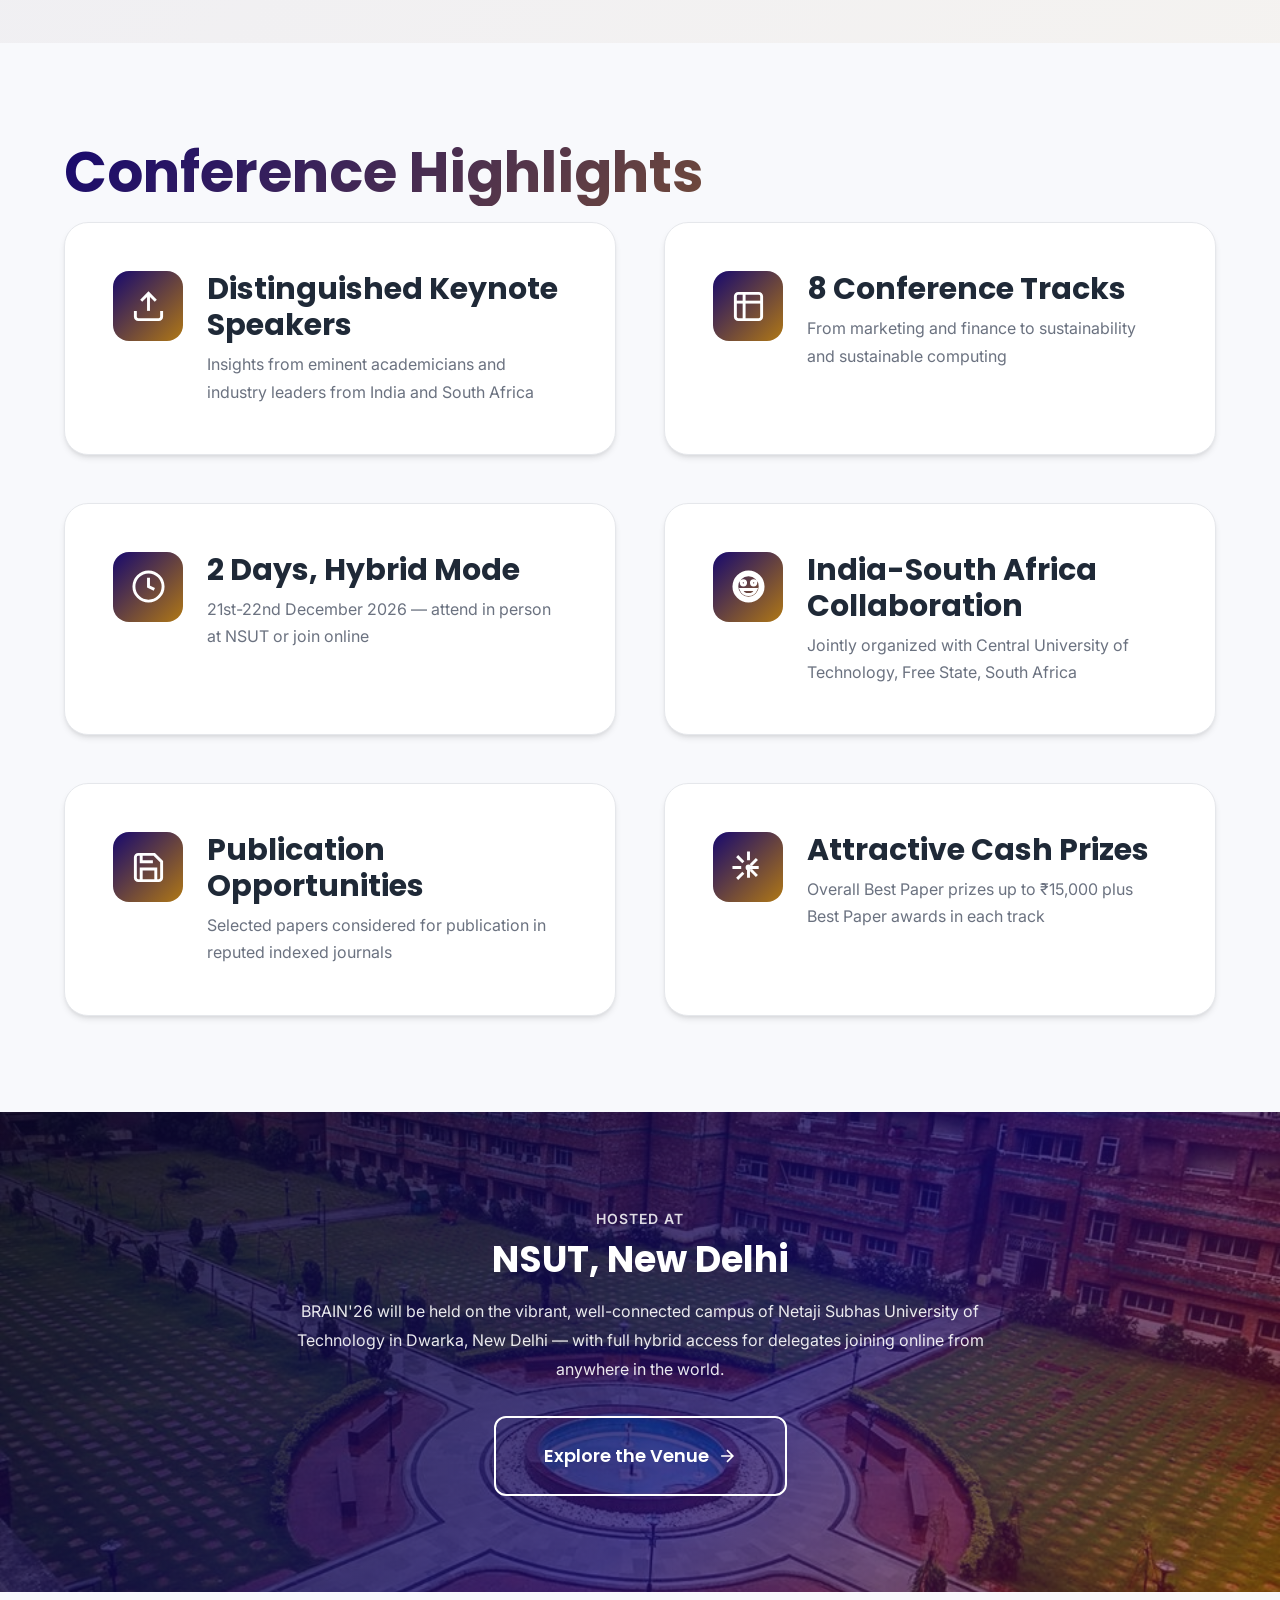
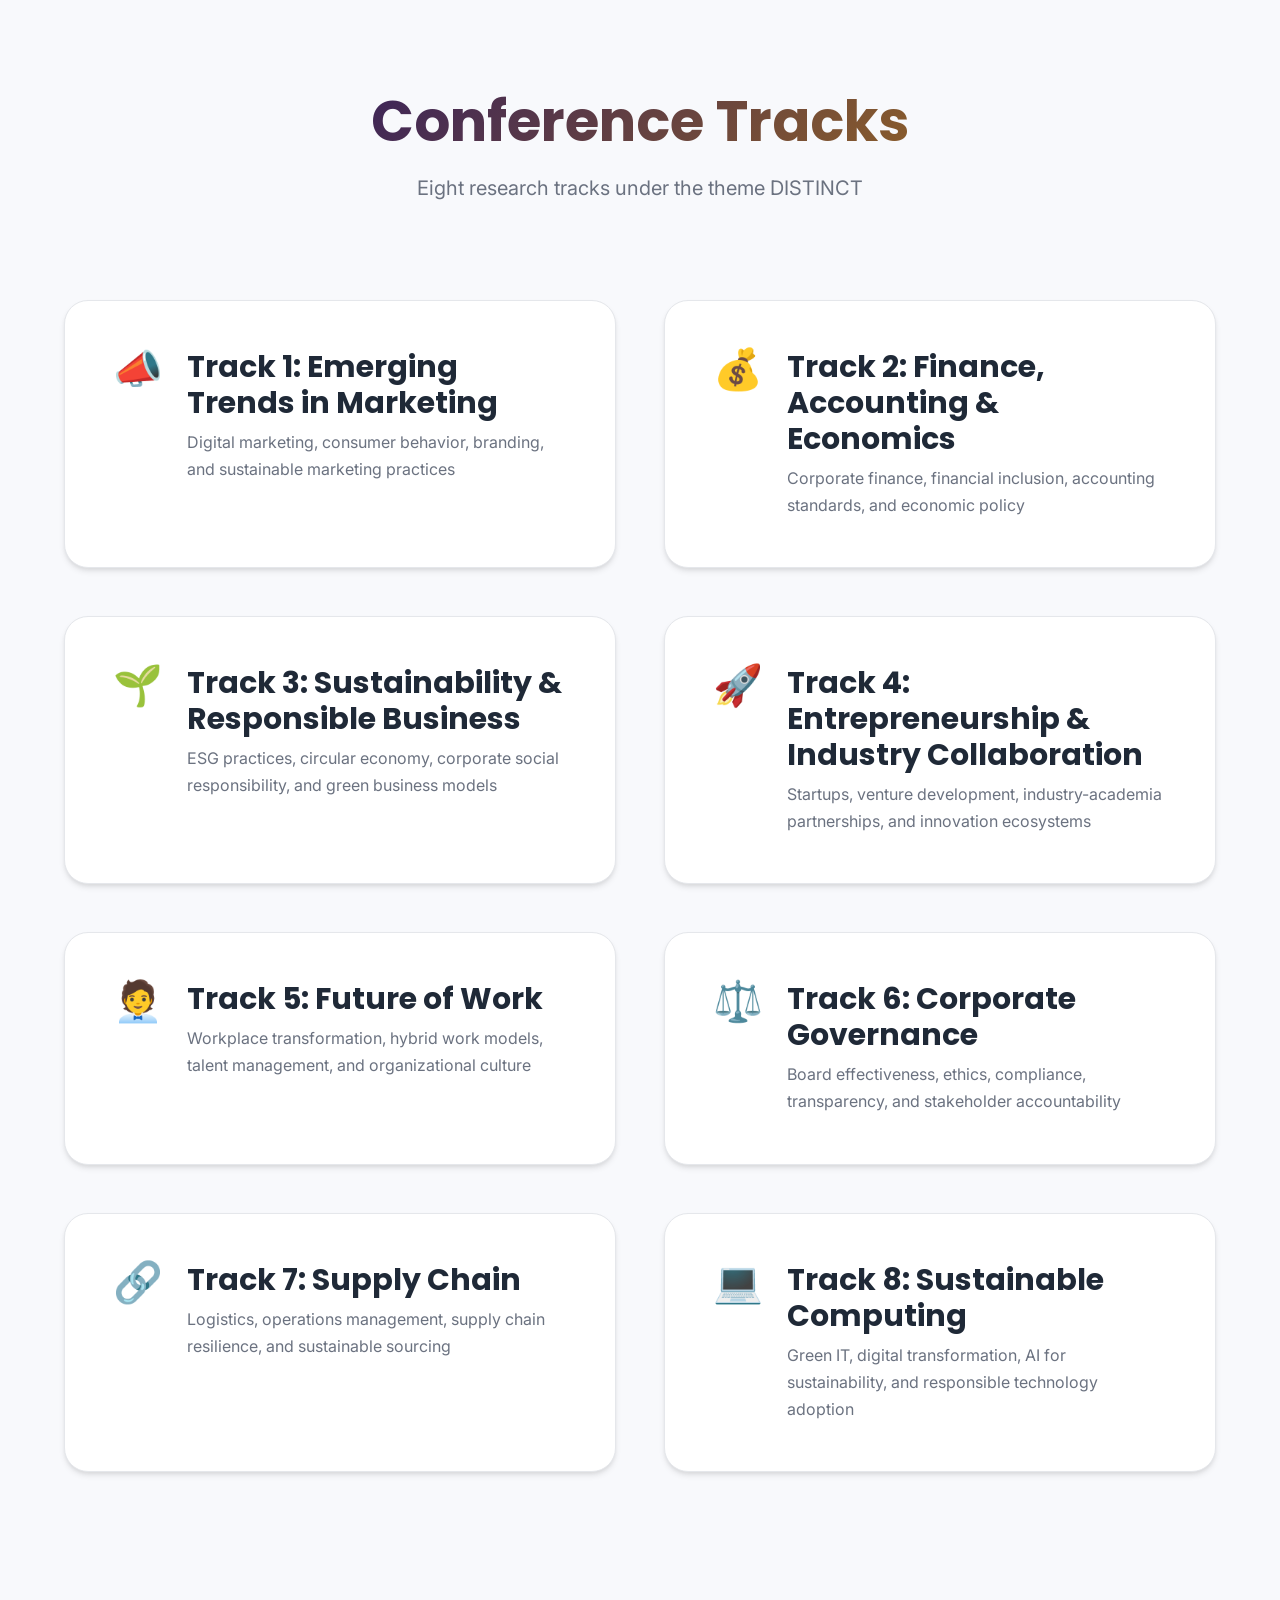
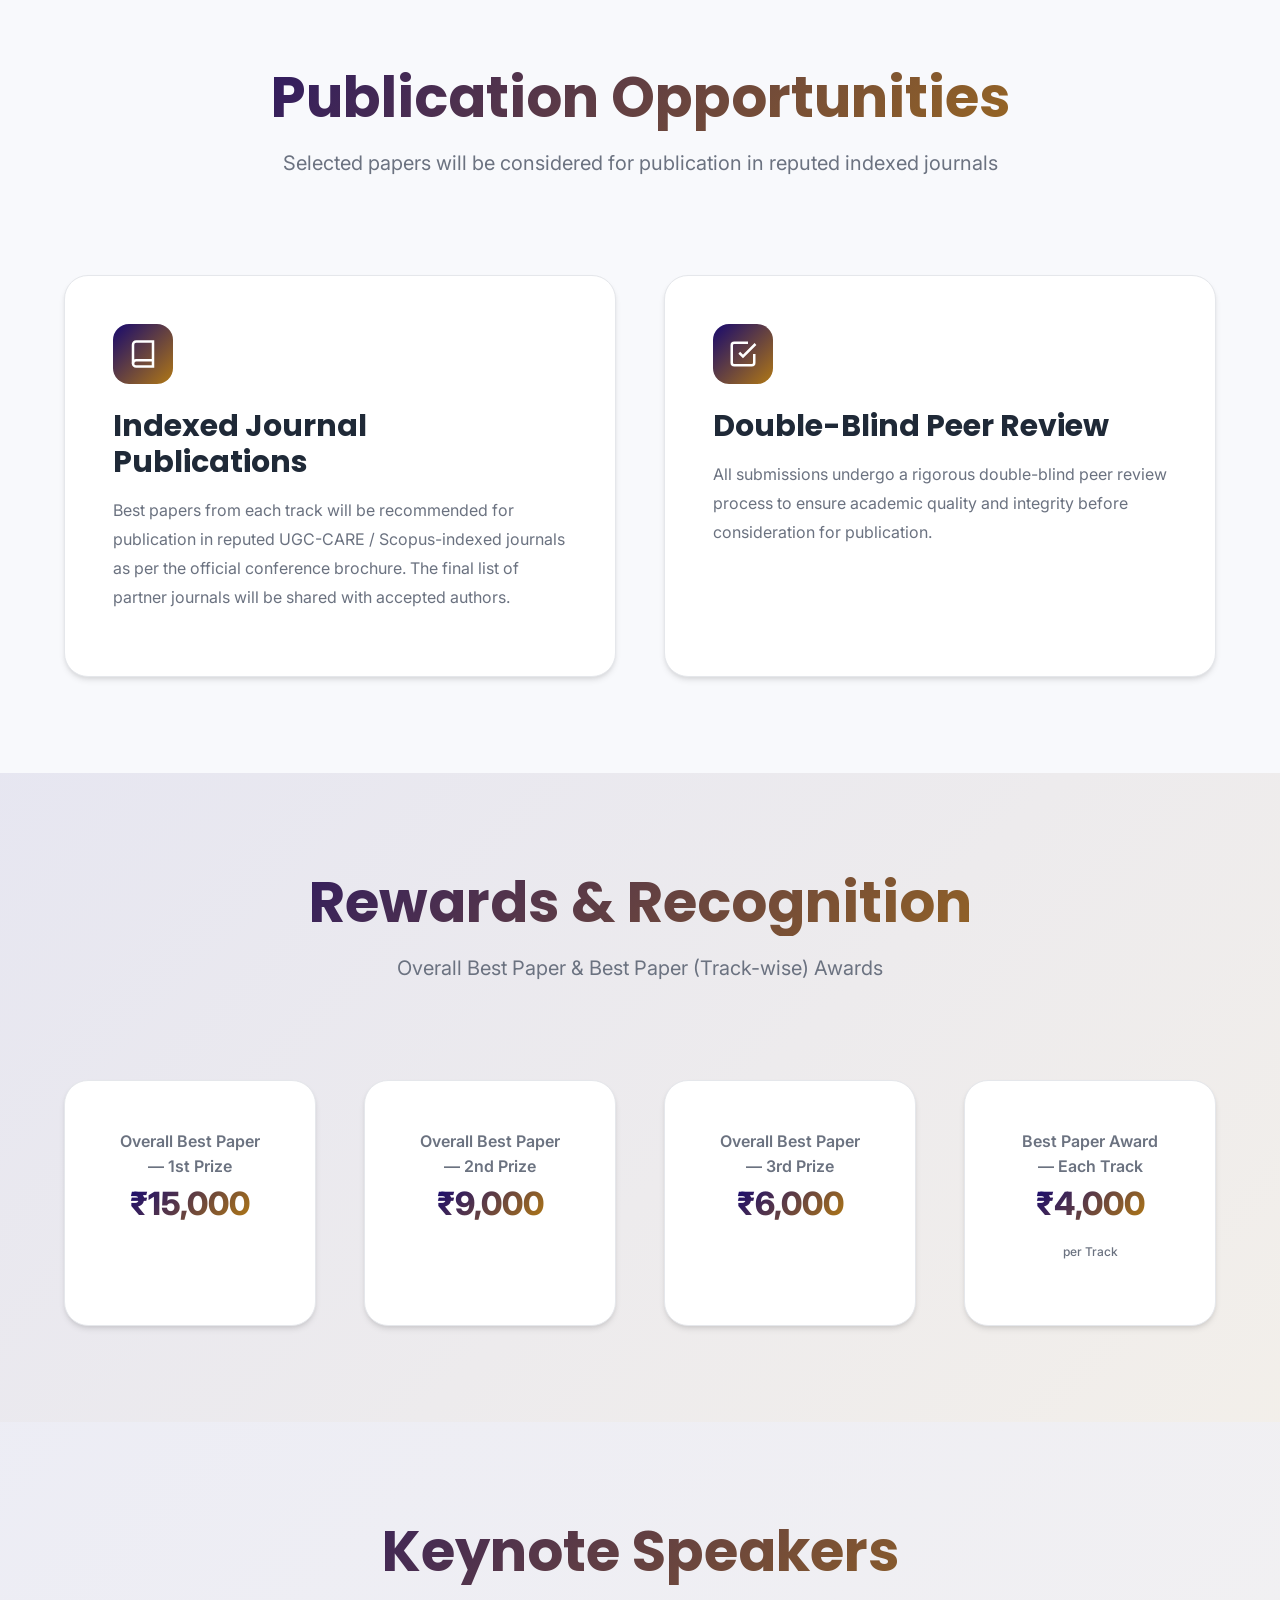
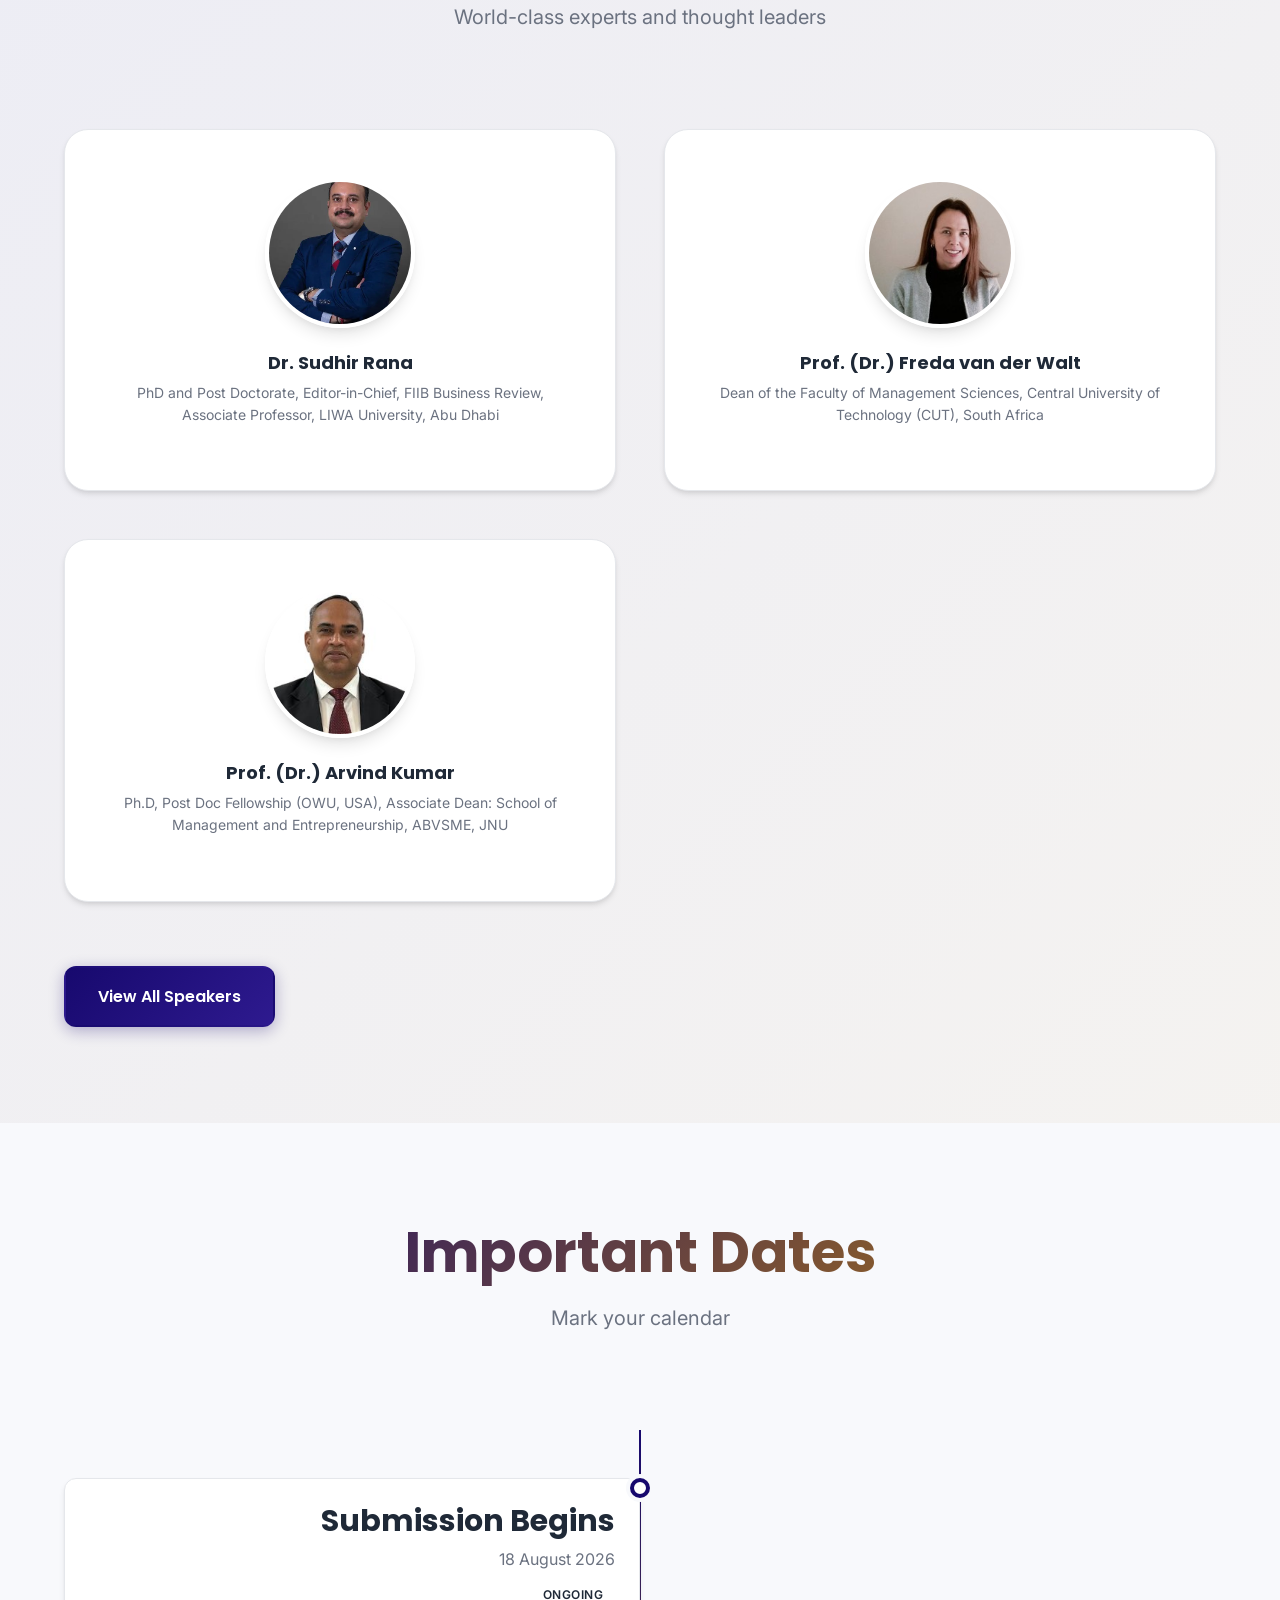
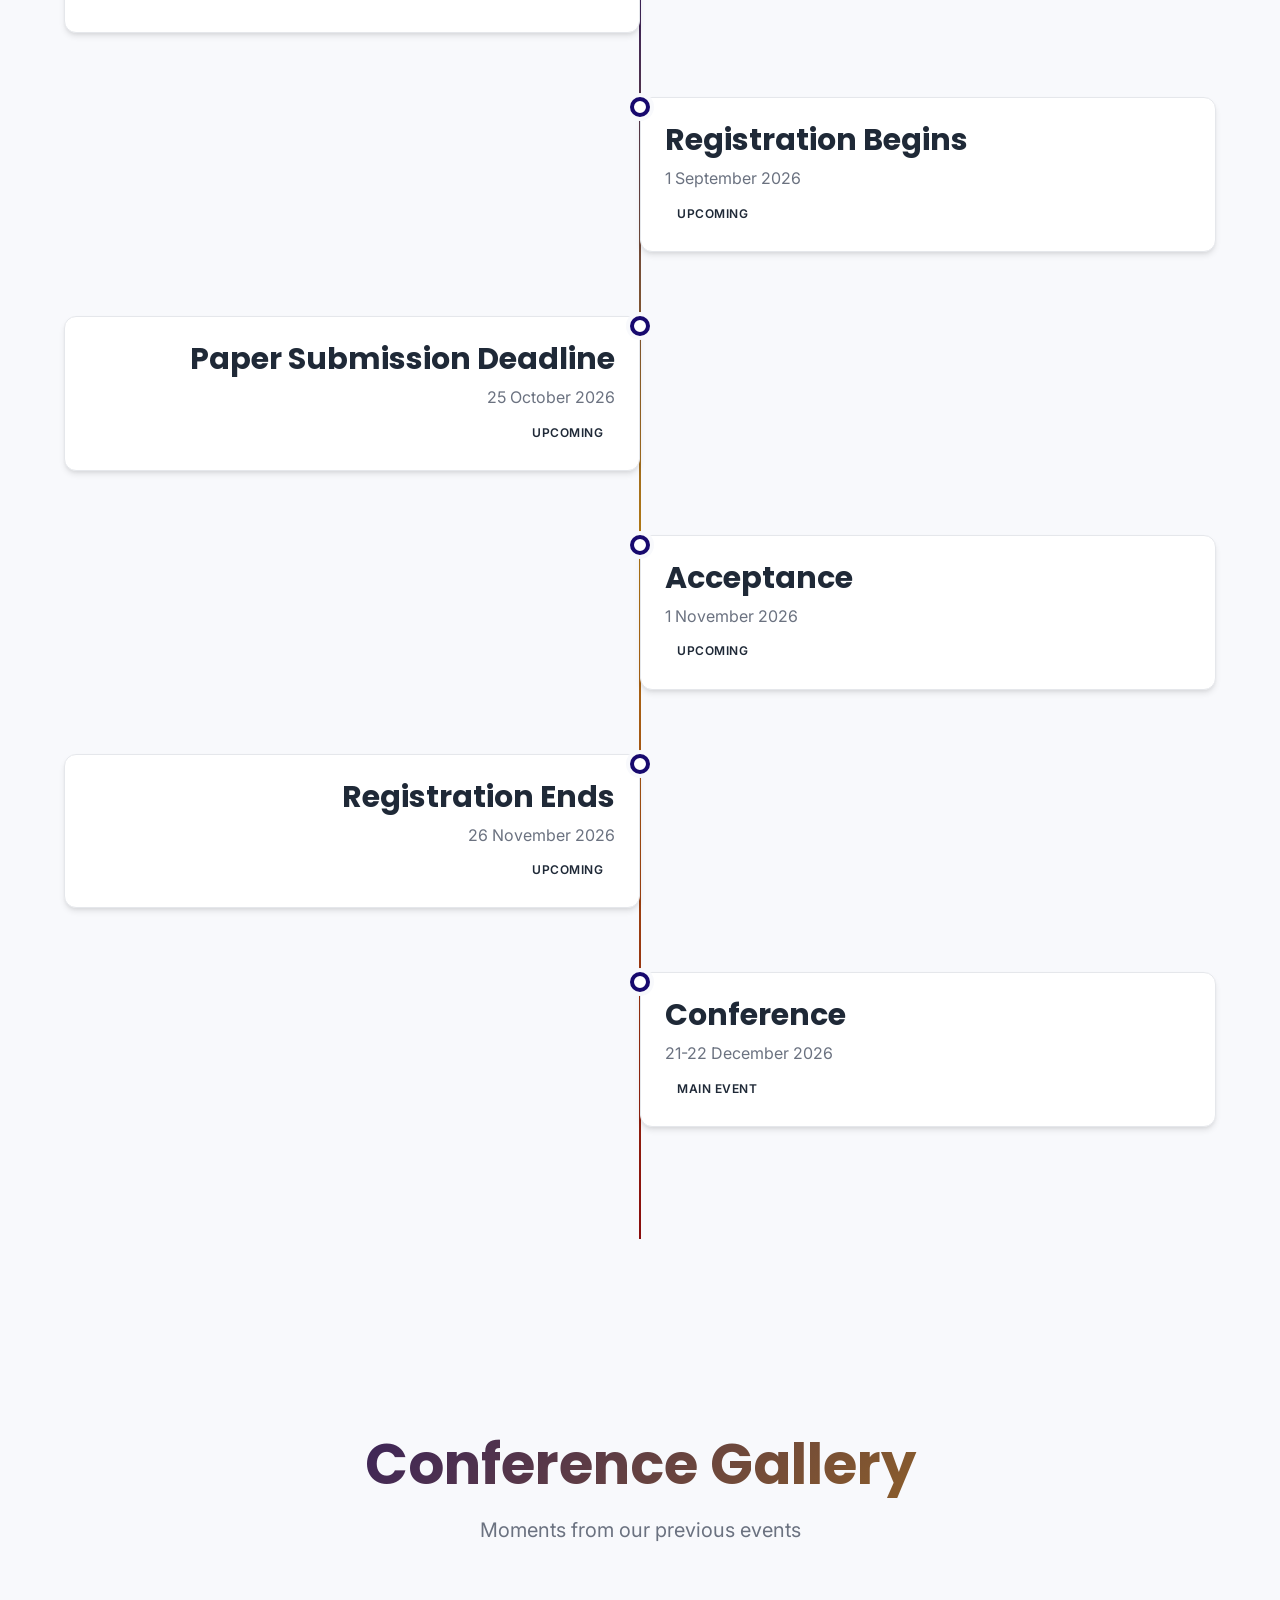
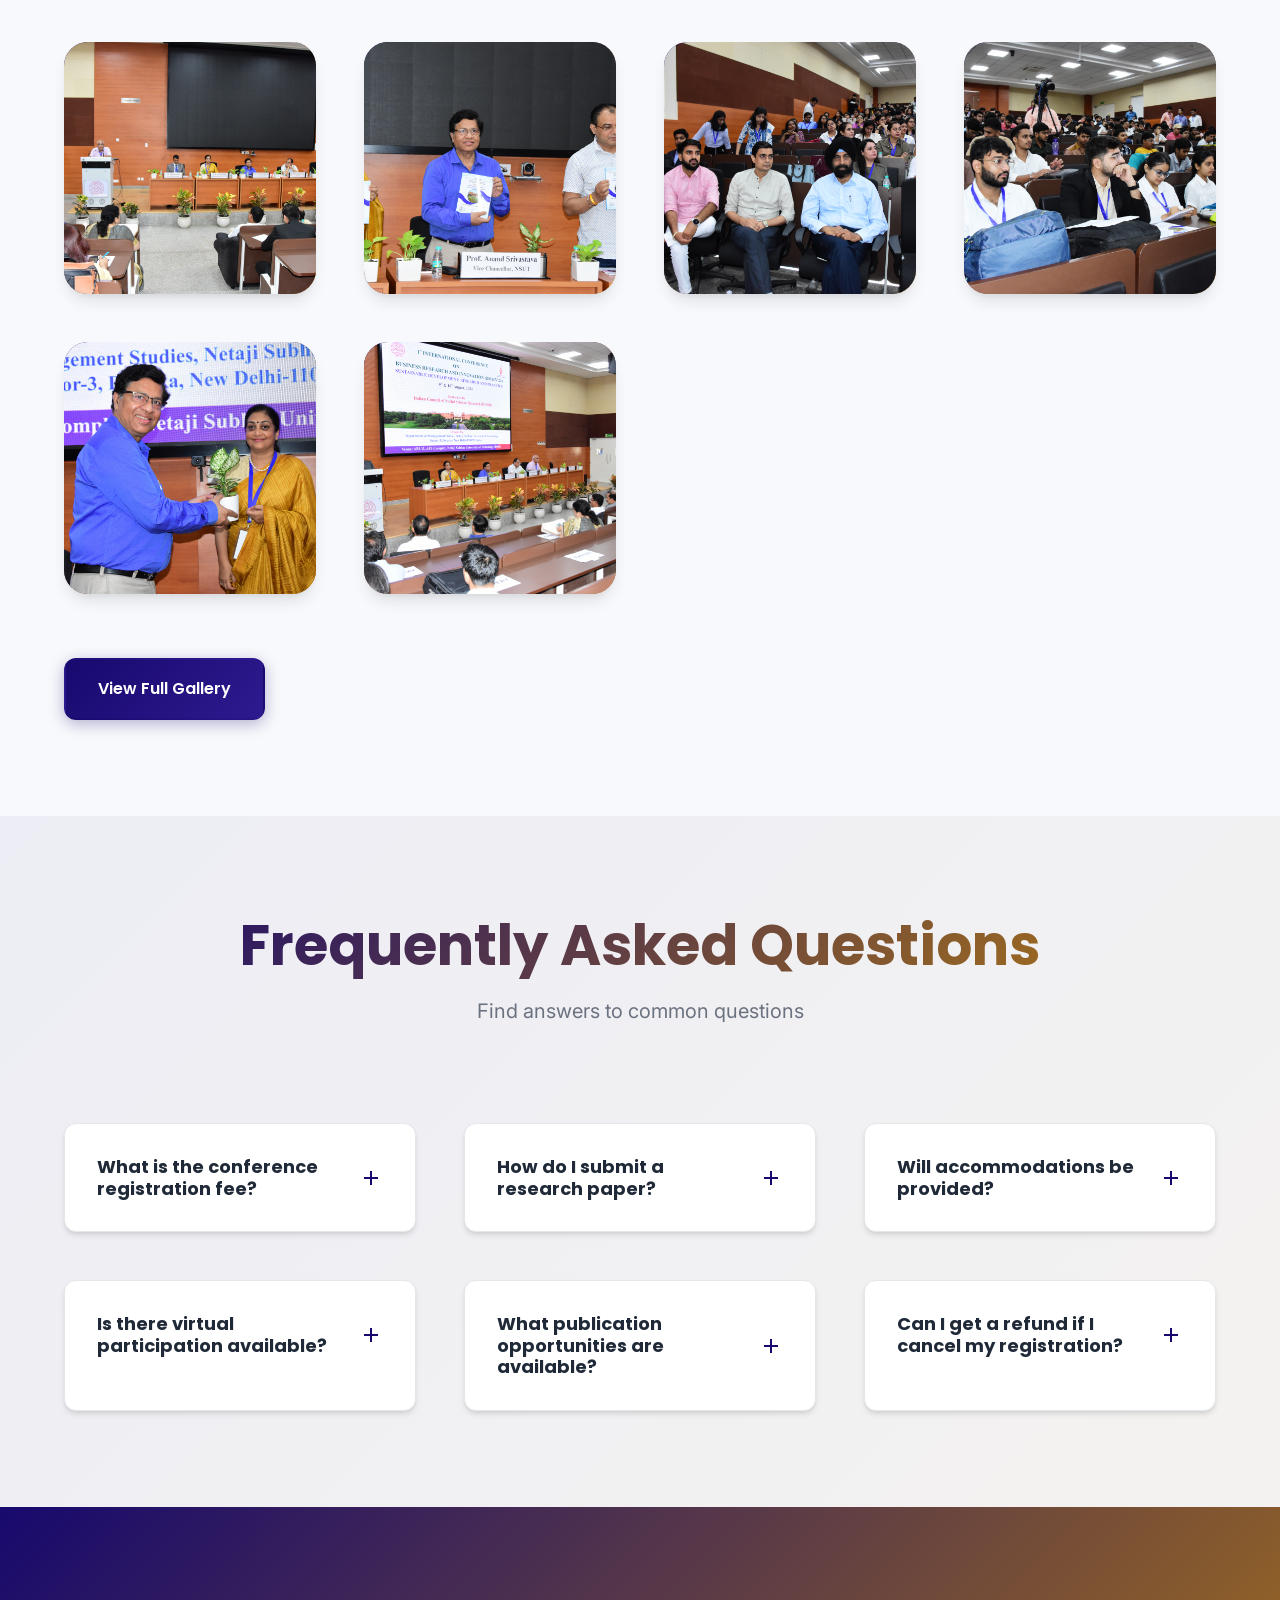
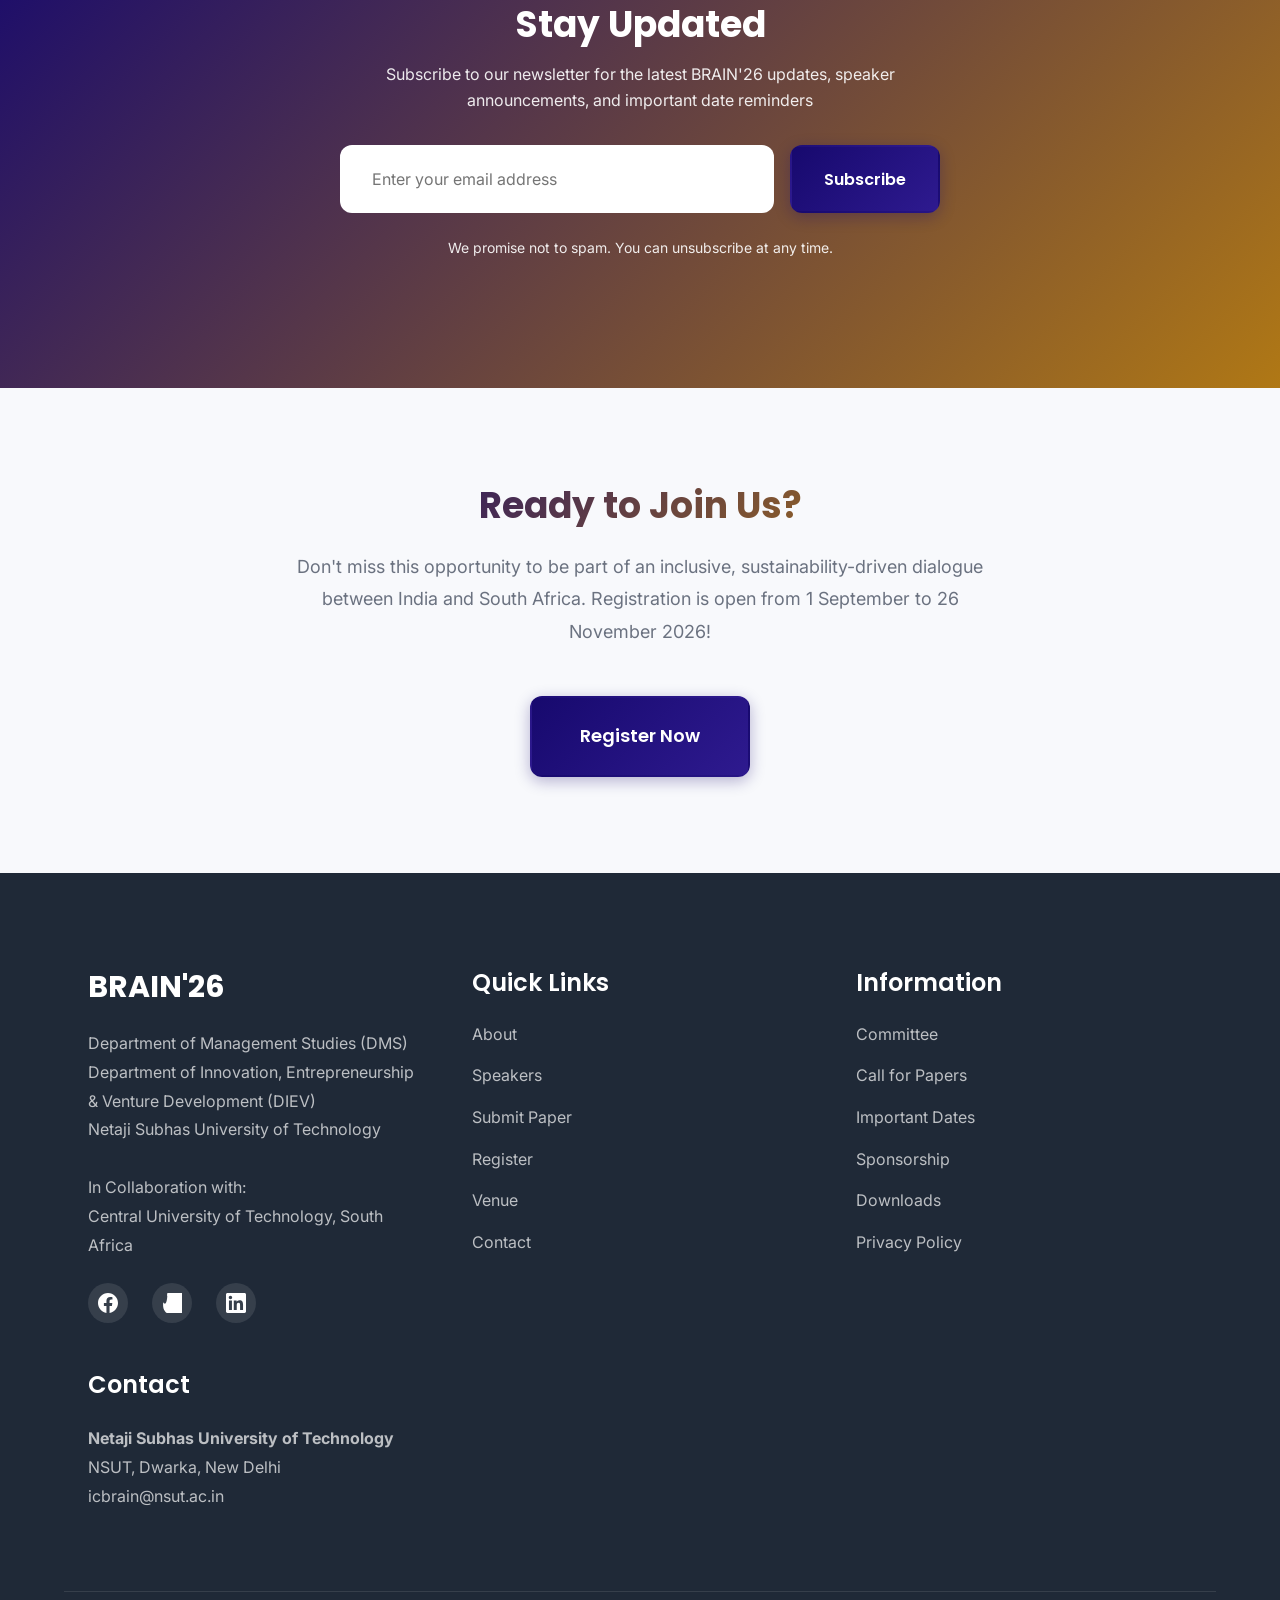
==== commit 133f0c72: "Update index.html" ====
--- a/index.html
+++ b/index.html
@@ -120,7 +120,7 @@
                 <!-- CTA Buttons -->
                 <div class="hero-buttons">
                     <a href="registration.html" class="btn btn-primary btn-large">
-                        <span>Register Now</span>
+                        <span> Register Now </span>
                         <svg viewBox="0 0 24 24" fill="none" stroke="currentColor" stroke-width="2">
                             <path d="M5 12h14M12 5l7 7-7 7"></path>
                         </svg>
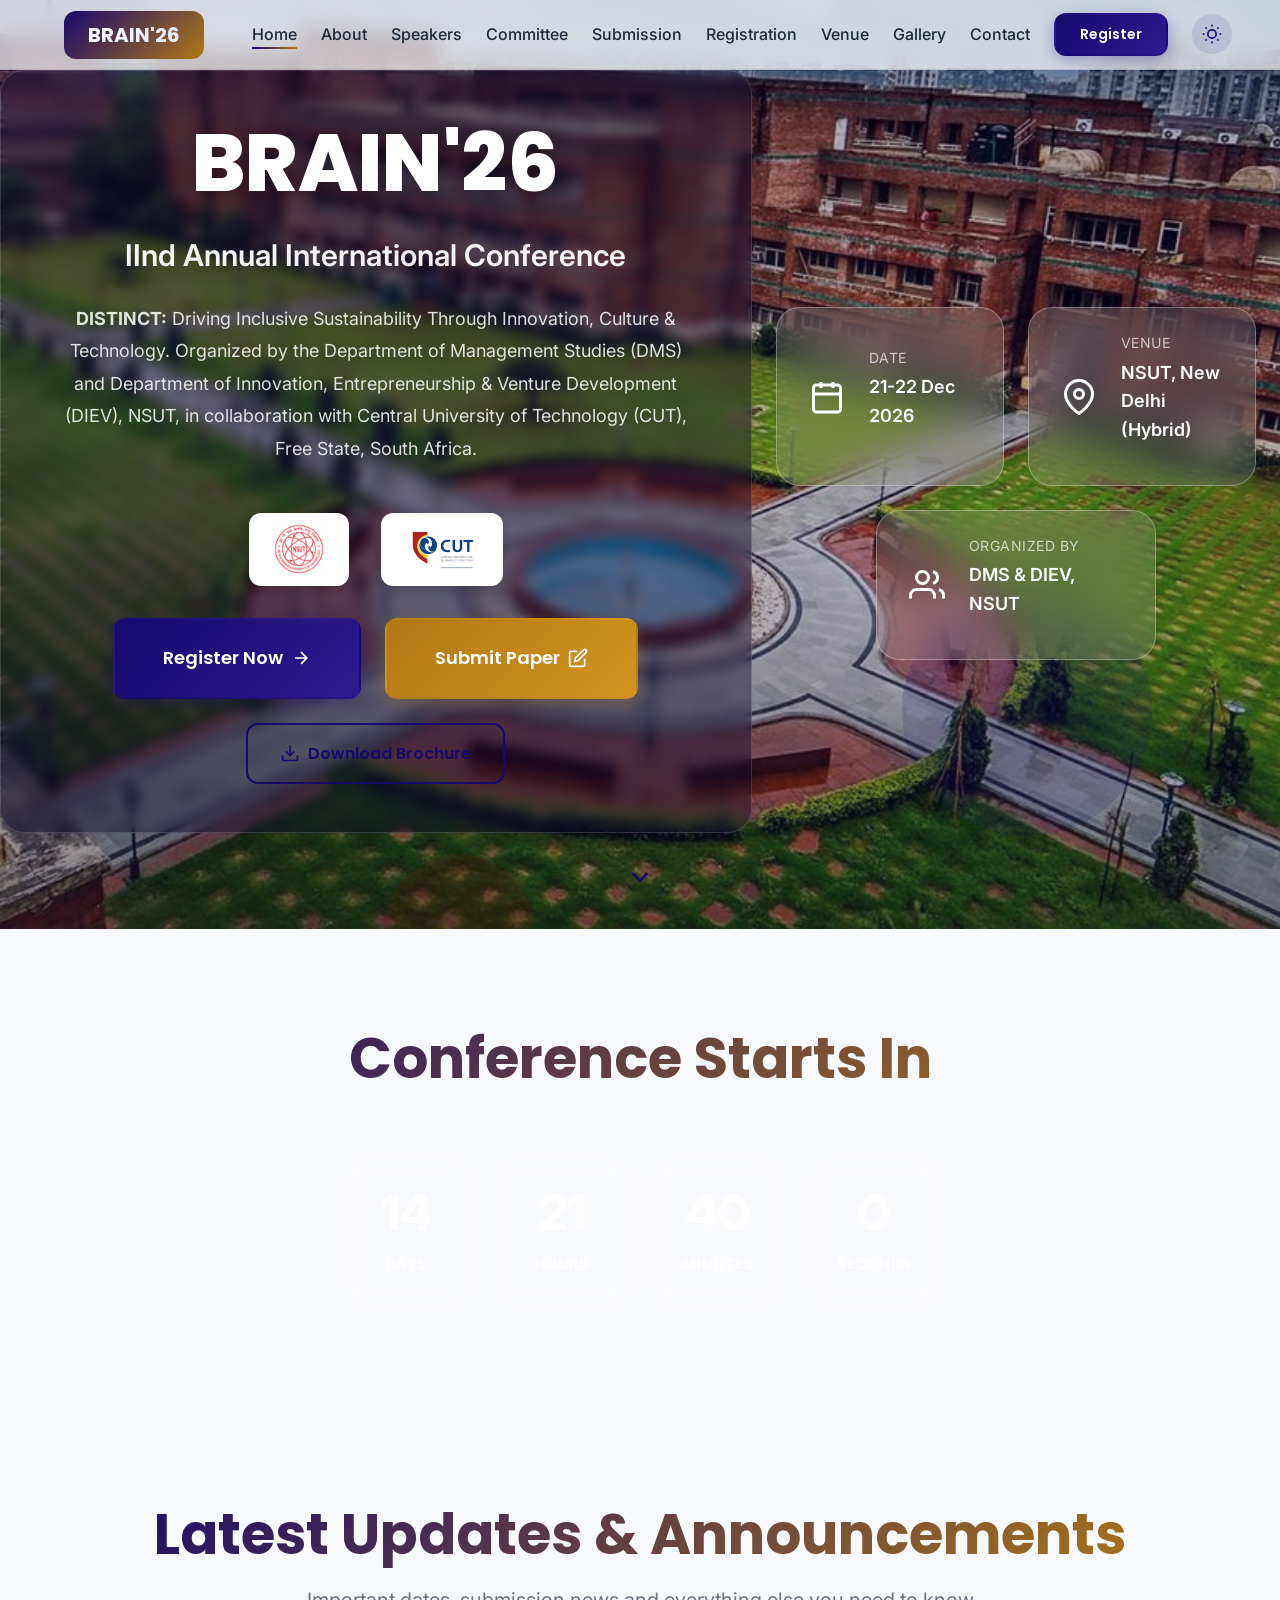
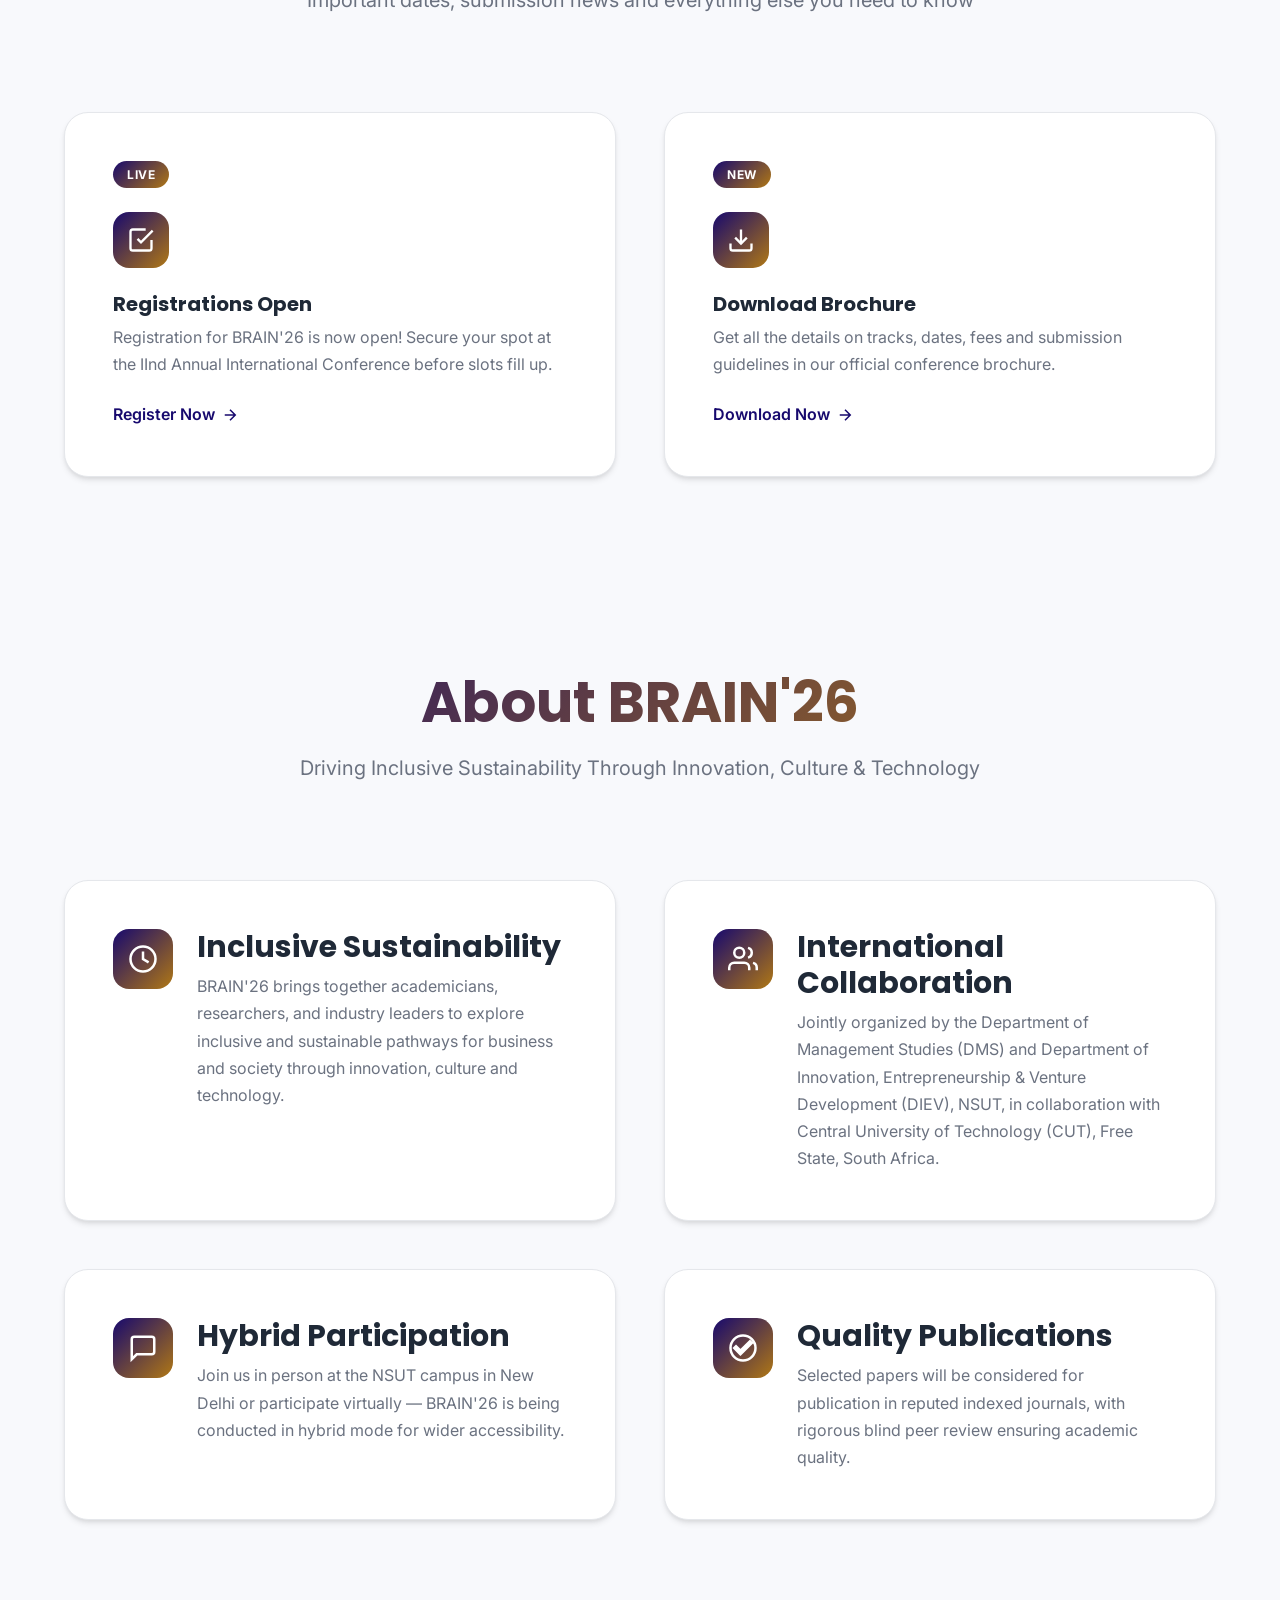
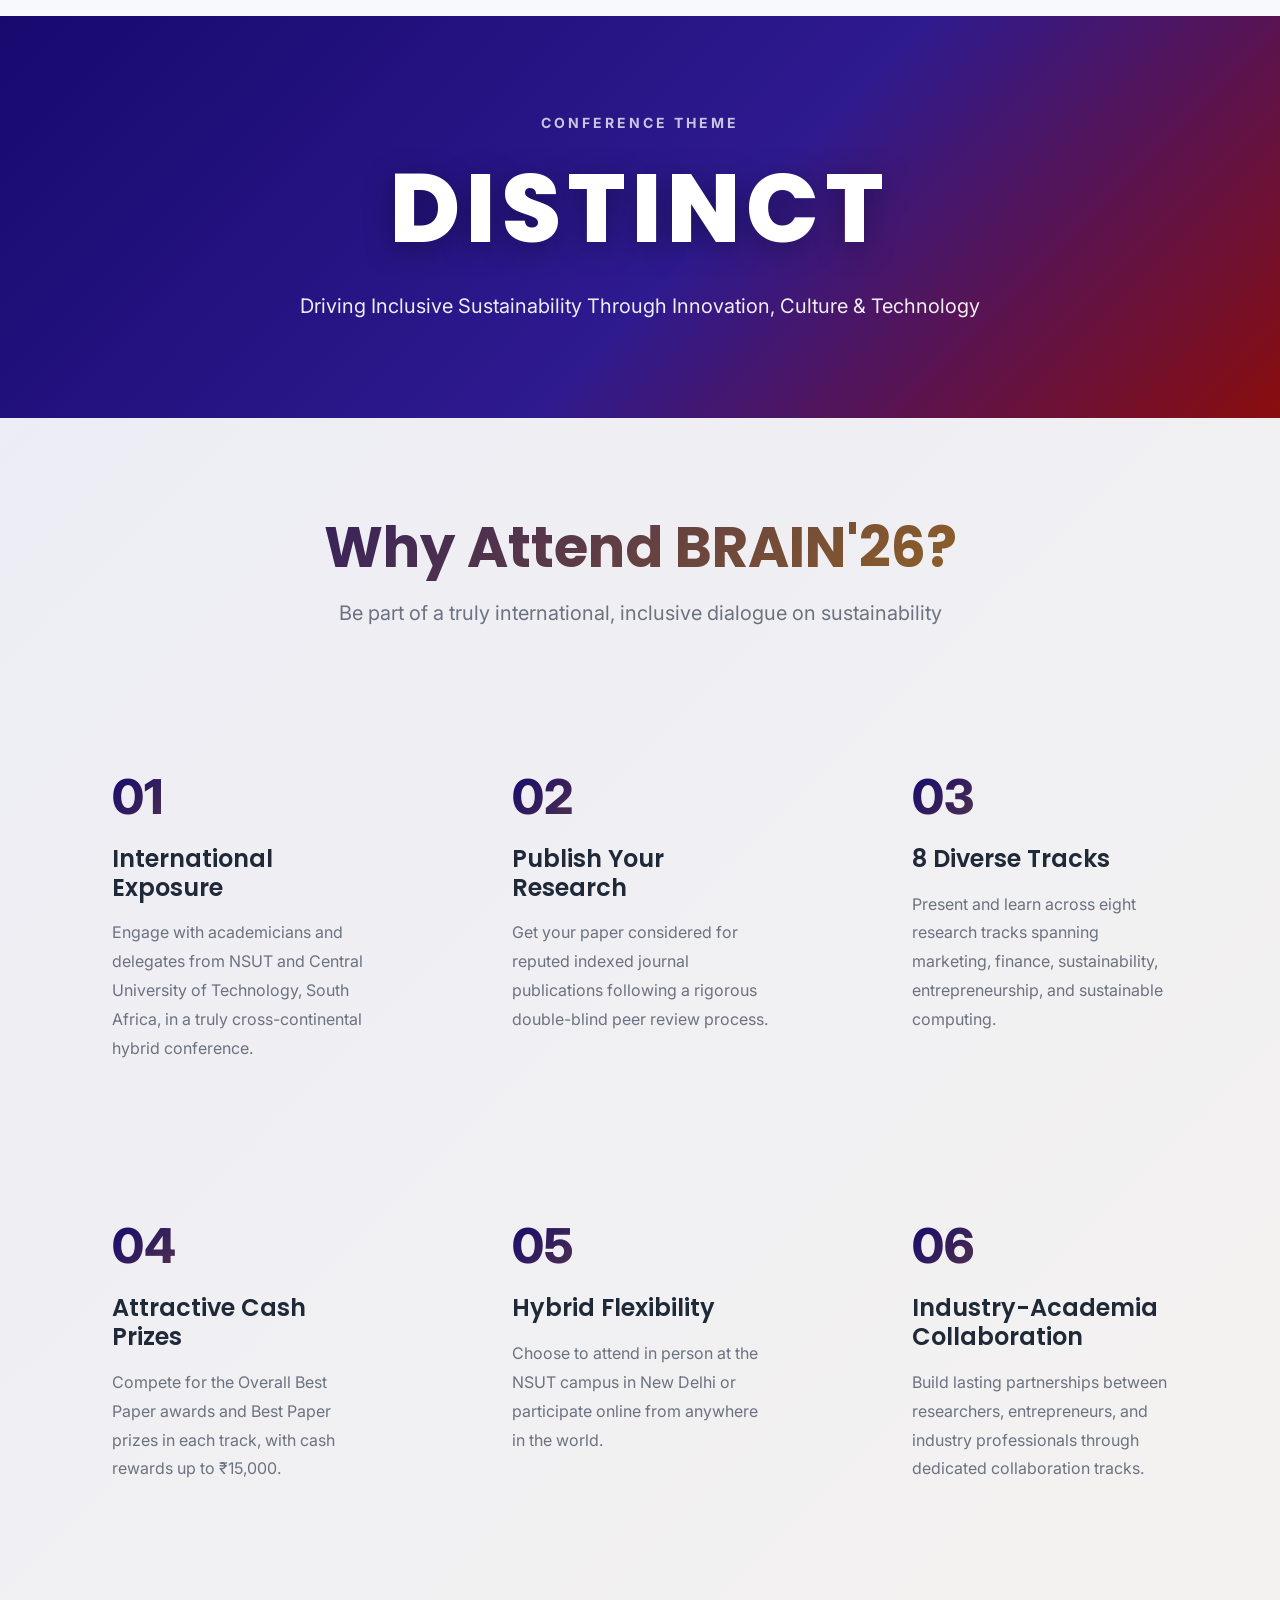
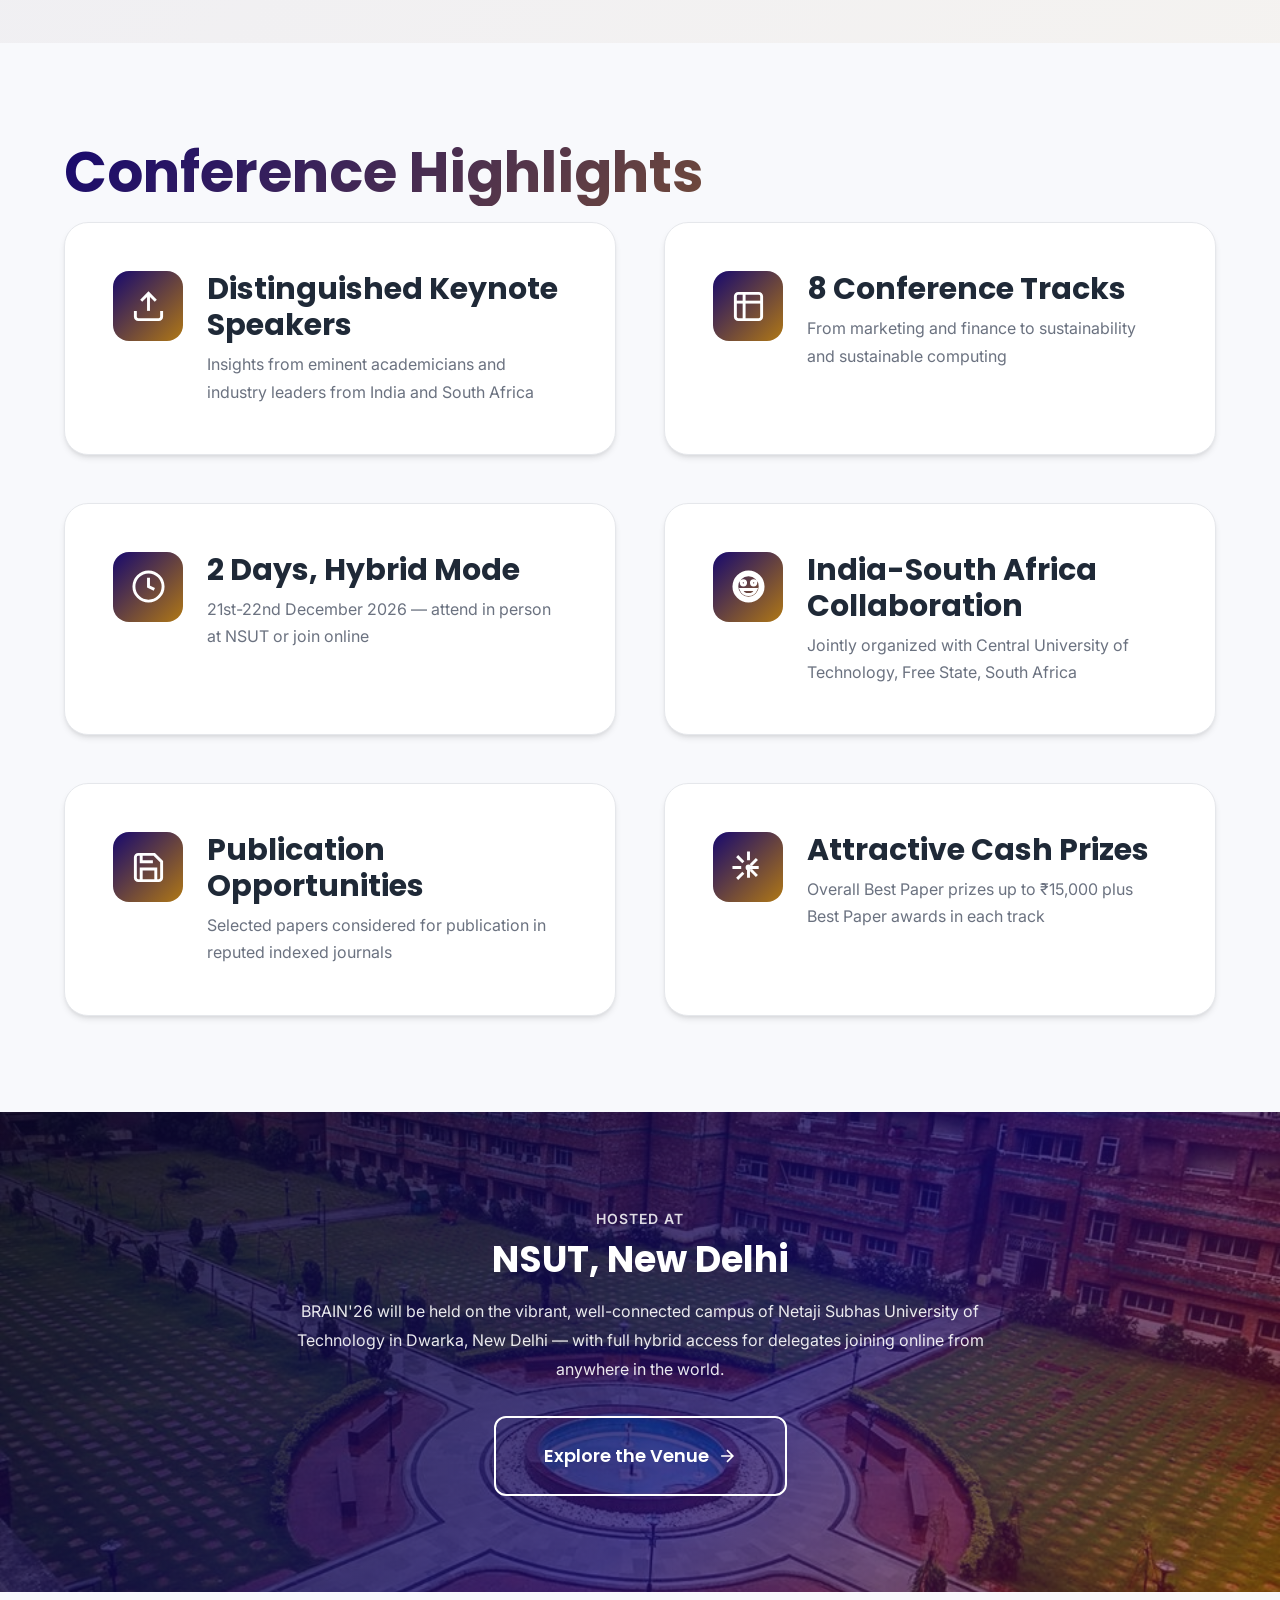
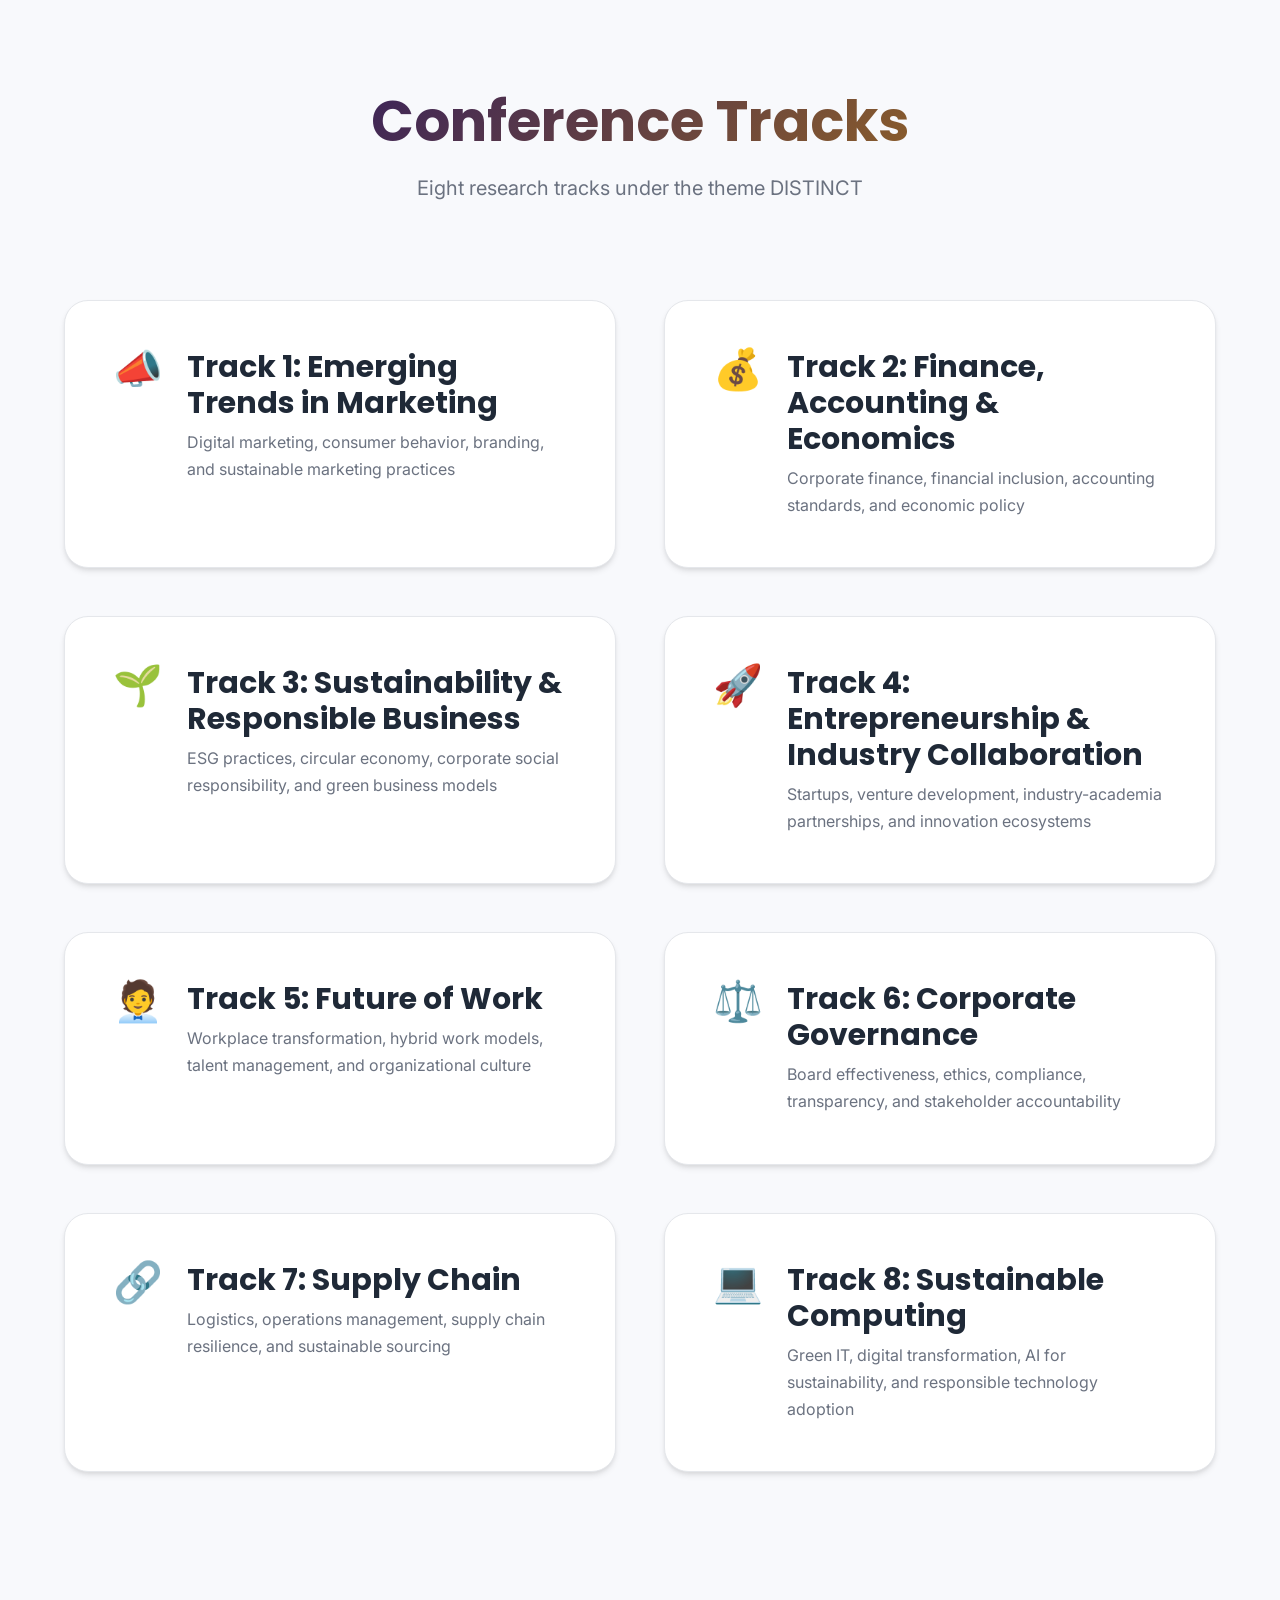
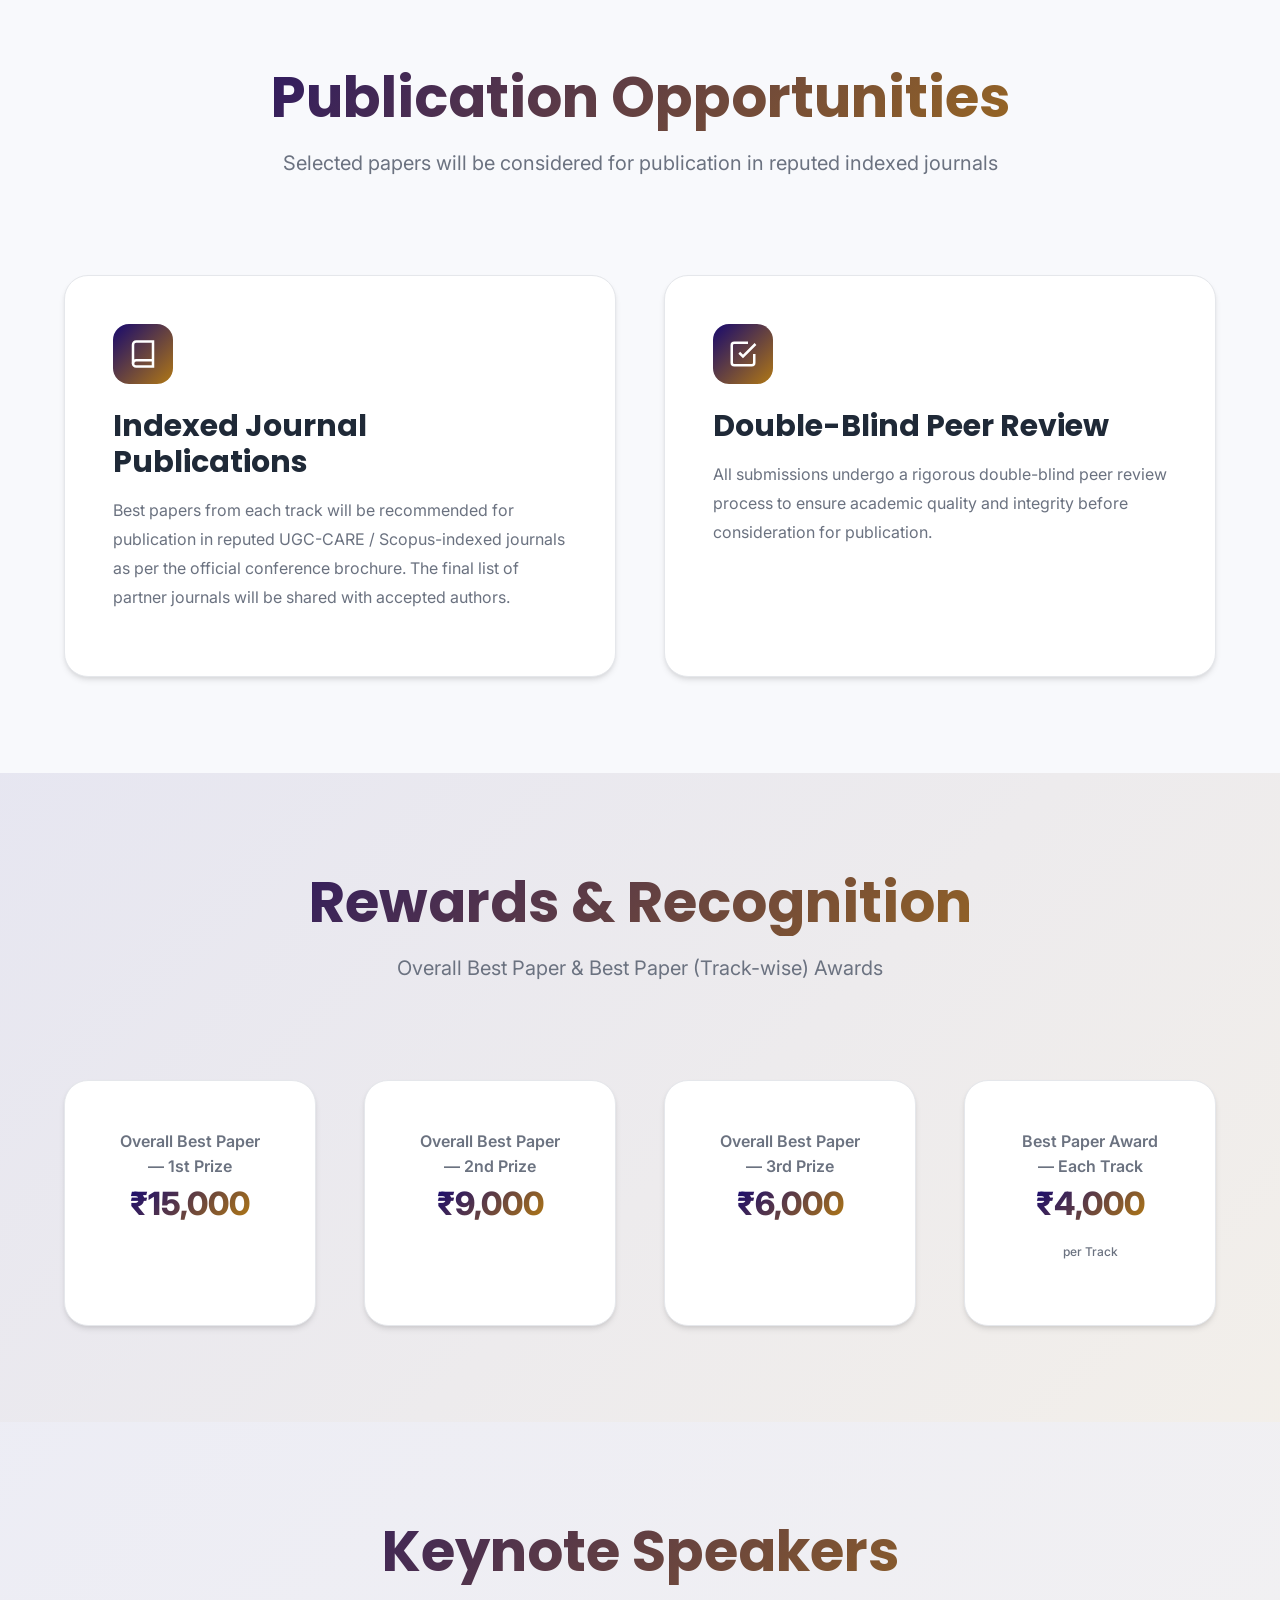
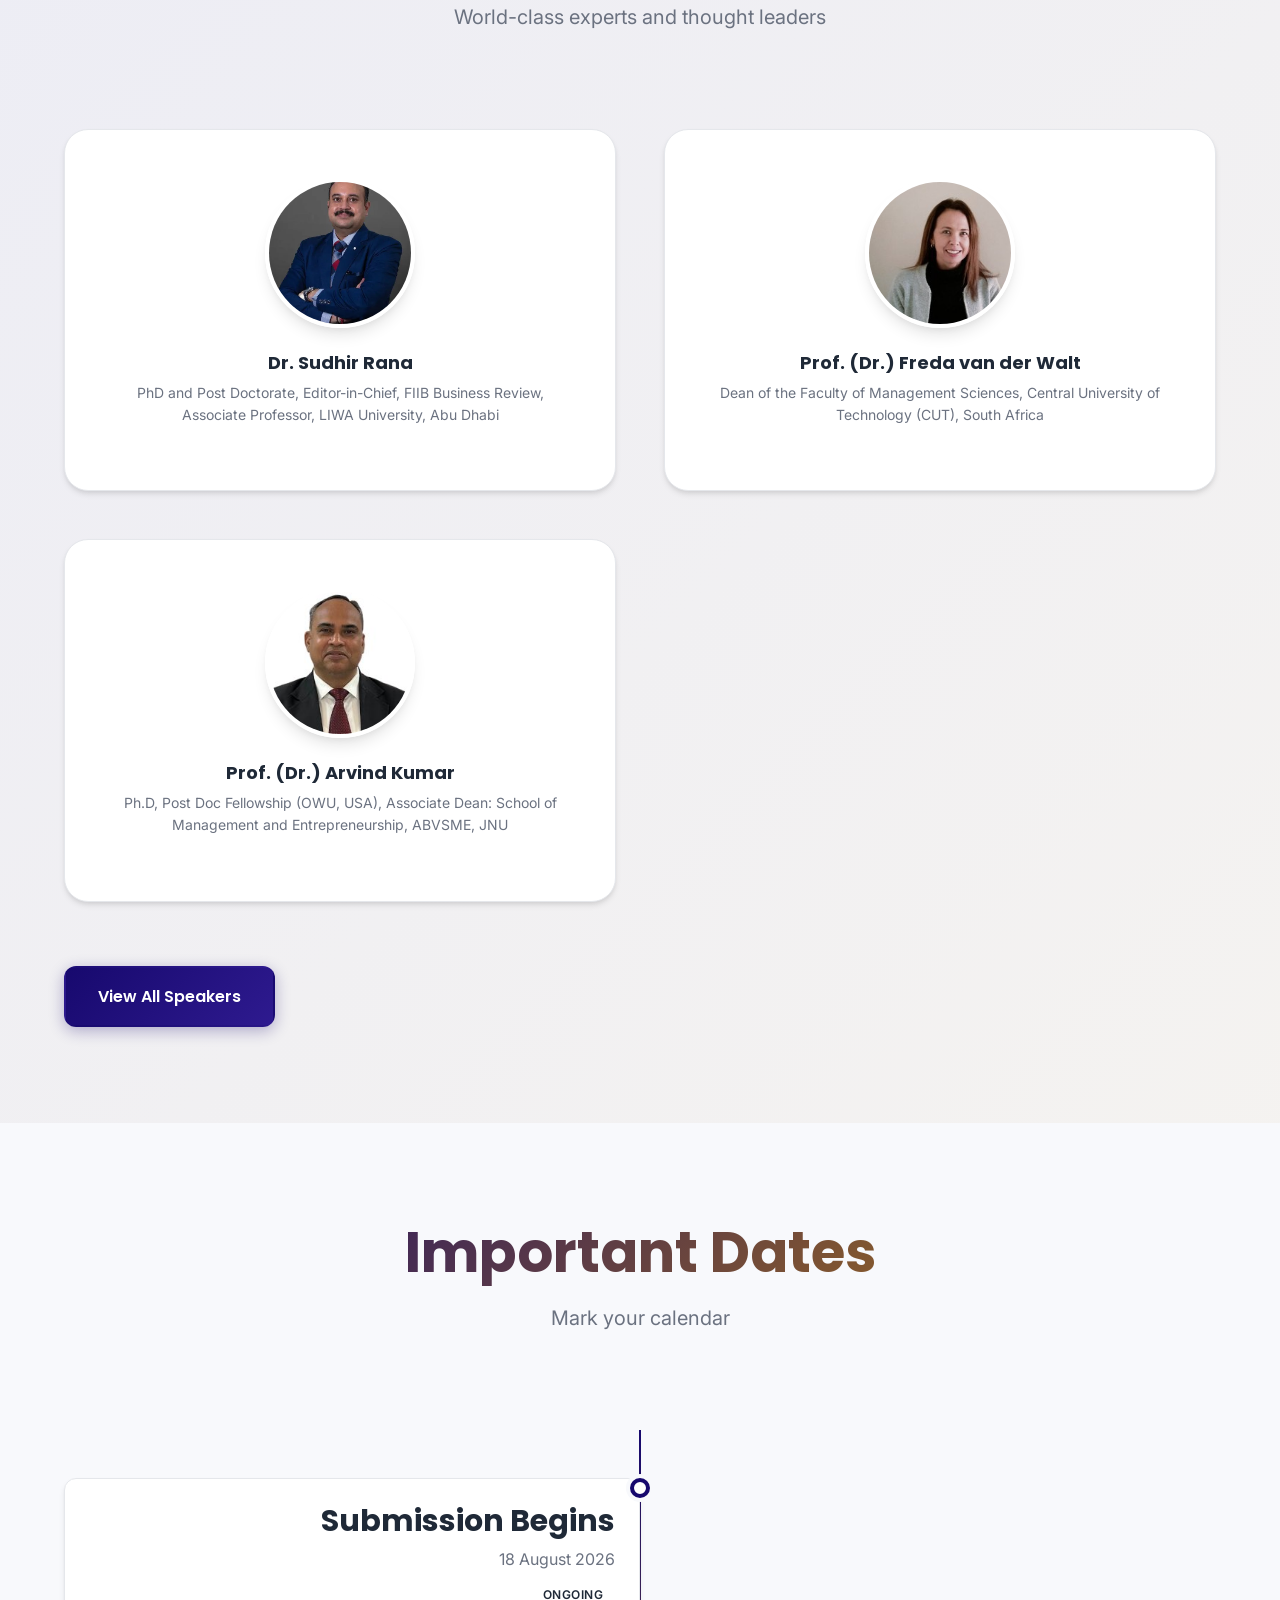
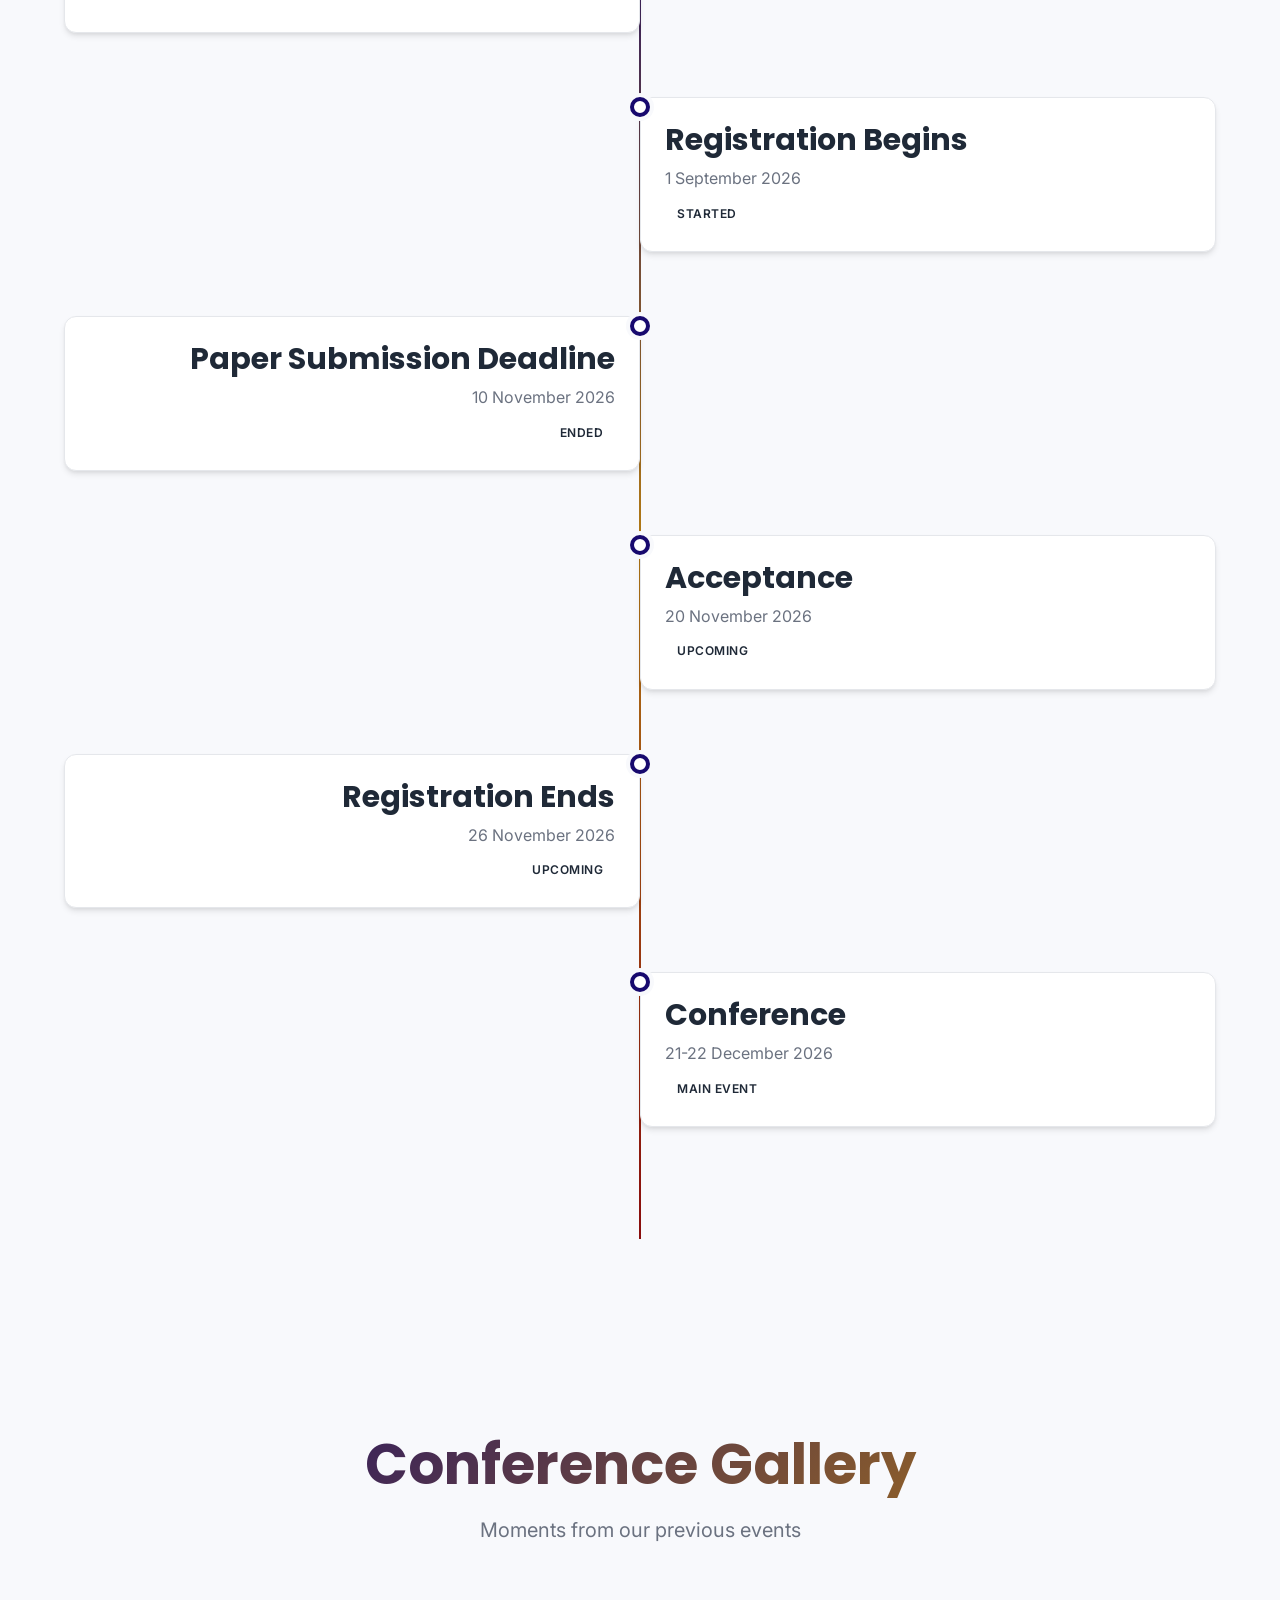
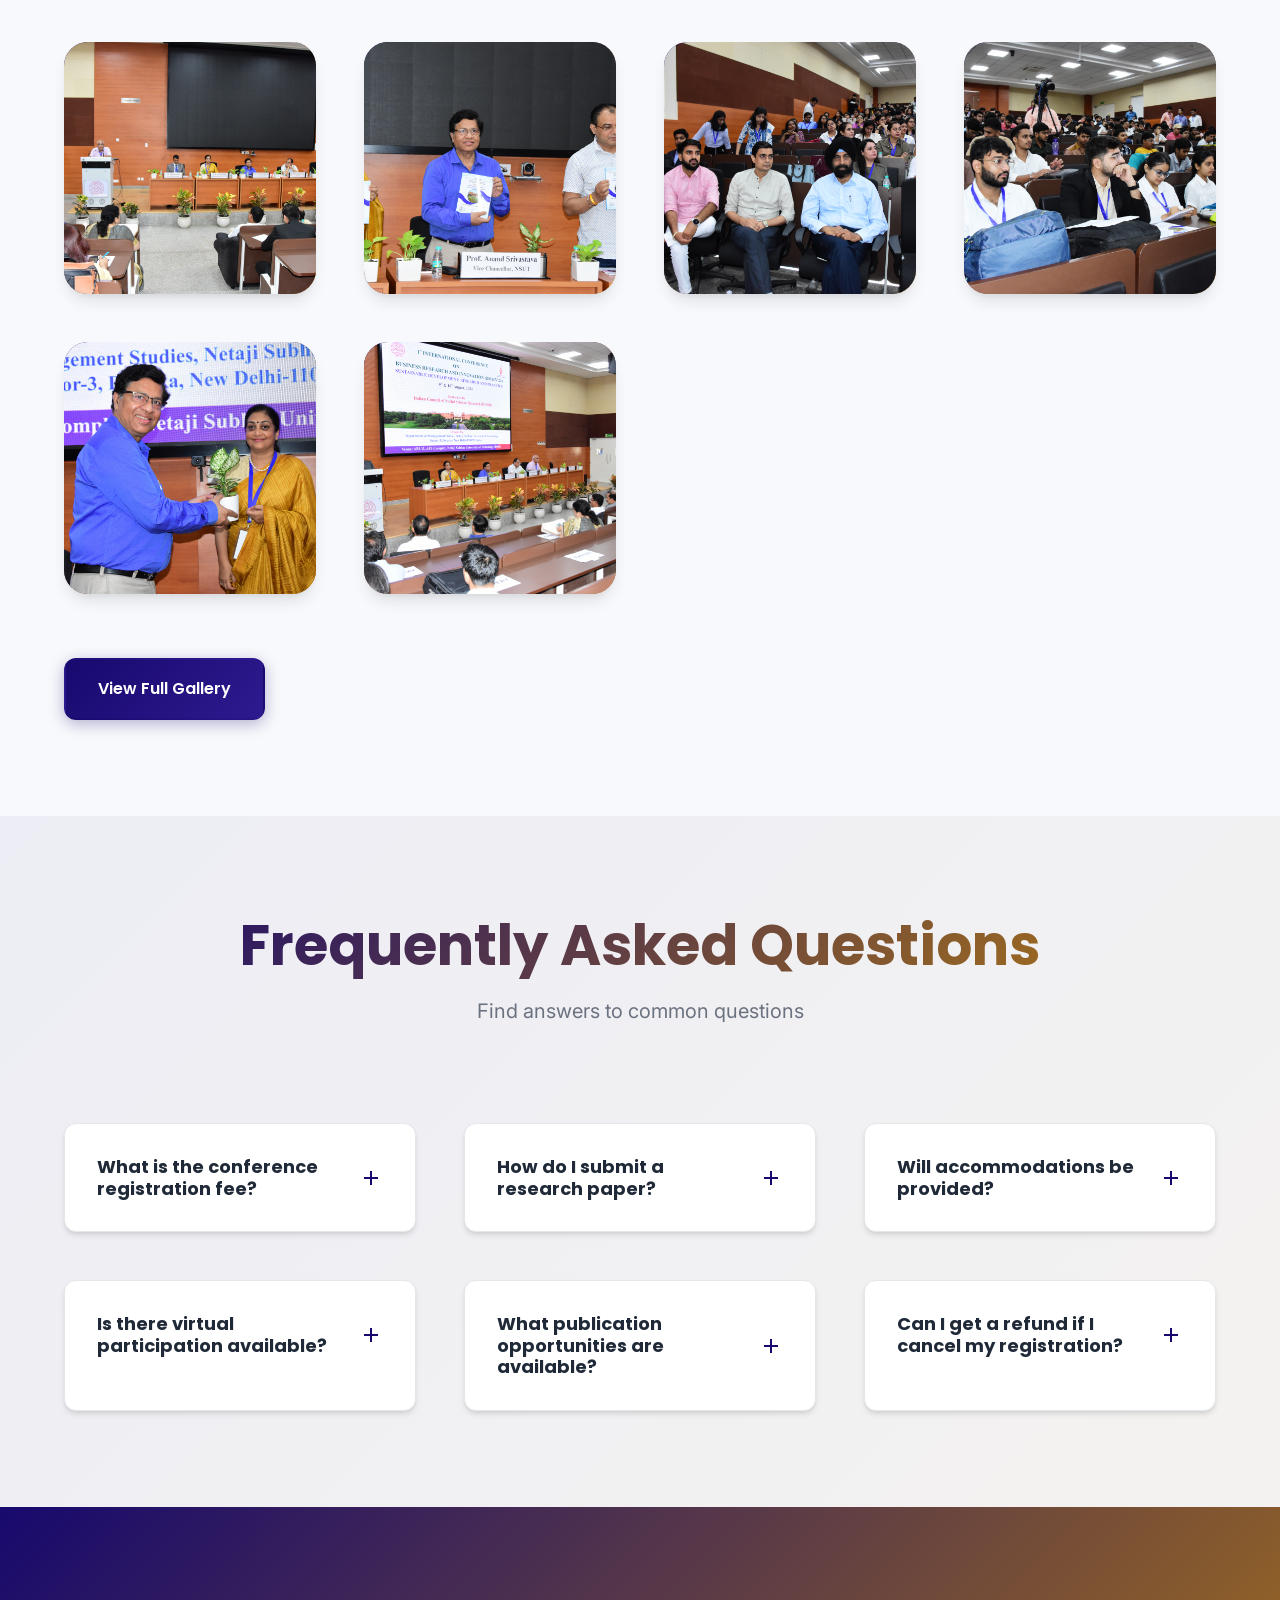
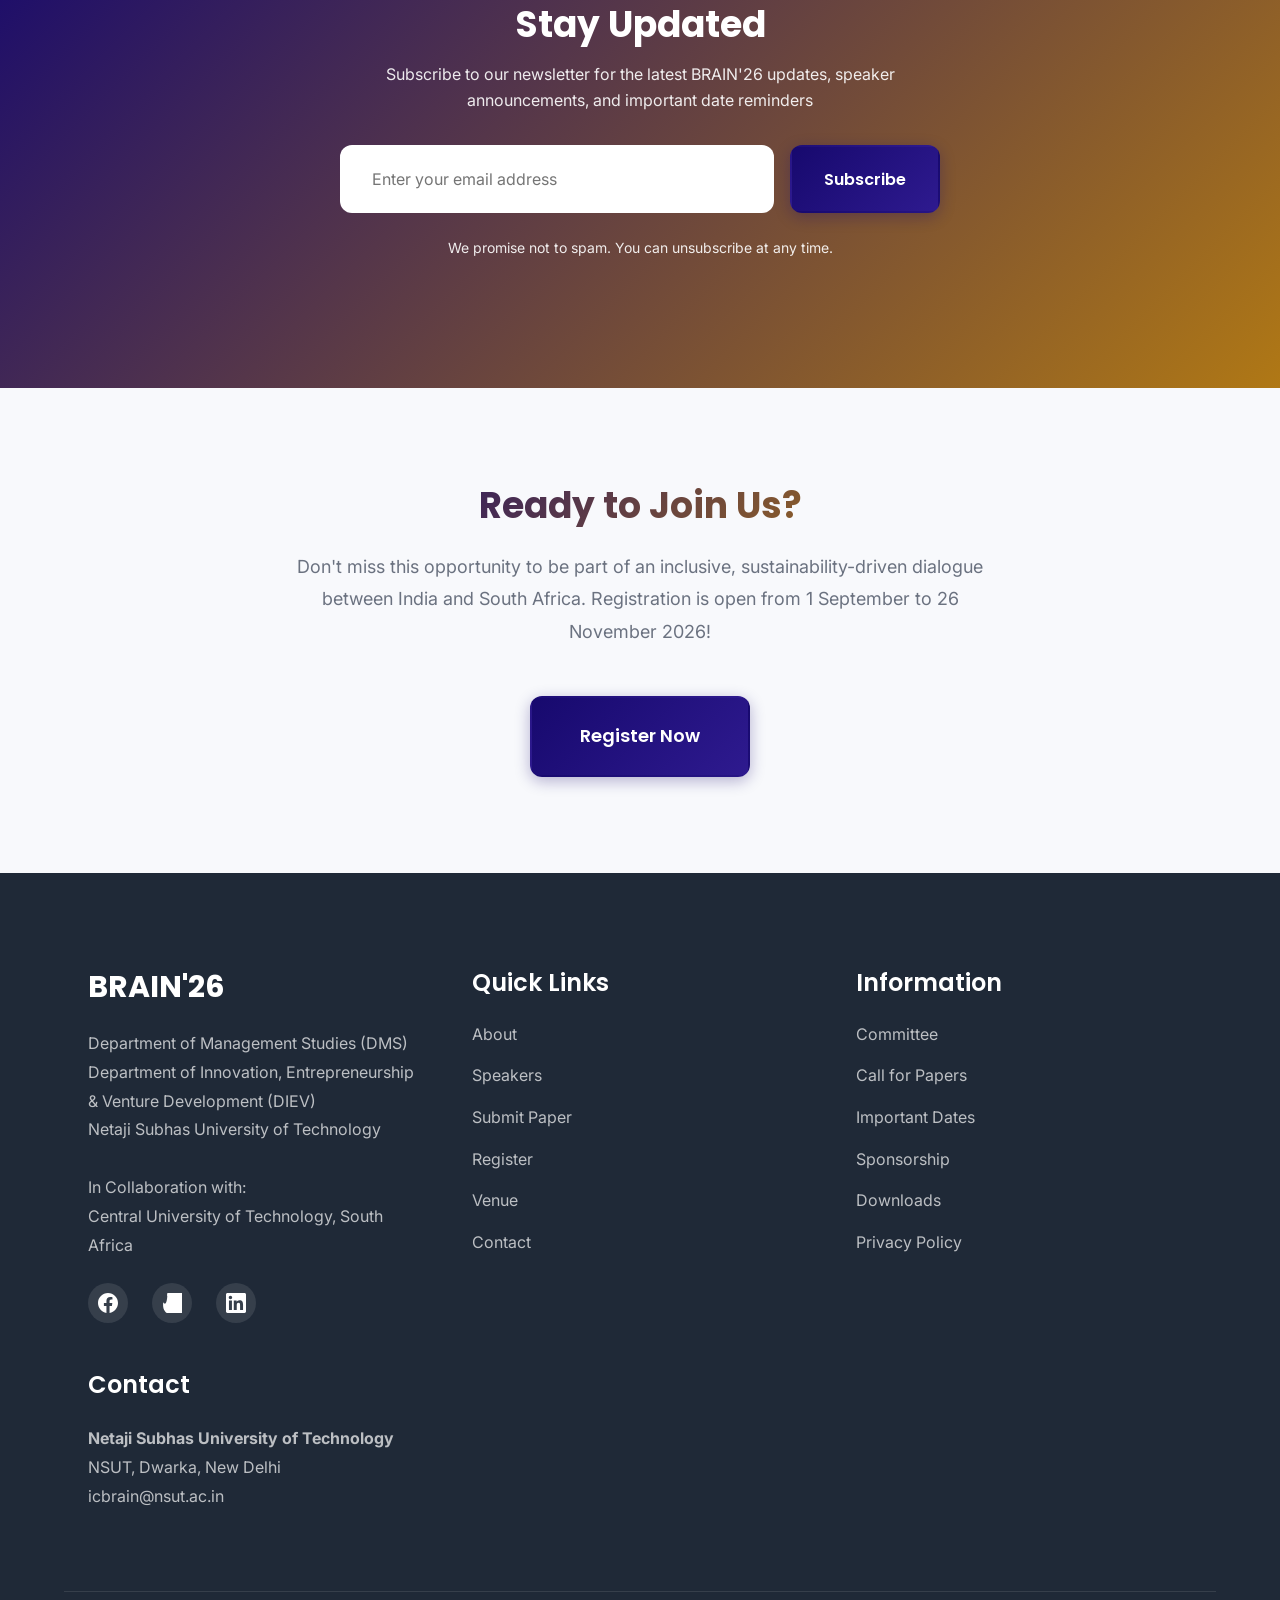
==== commit 7b1b4a0f: "Update index.html" ====
--- a/index.html
+++ b/index.html
@@ -648,22 +648,22 @@
                     <div class="timeline-content">
                         <h3>Registration Begins</h3>
                         <p>1 September 2026</p>
-                        <span class="timeline-status">Upcoming</span>
+                        <span class="timeline-status">Started</span>
                     </div>
                 </div>
                 <div class="timeline-item">
                     <div class="timeline-dot"></div>
                     <div class="timeline-content">
                         <h3>Paper Submission Deadline</h3>
-                        <p>25 October 2026</p>
-                        <span class="timeline-status">Upcoming</span>
+                        <p>10 November 2026</p>
+                        <span class="timeline-status">Ended</span>
                     </div>
                 </div>
                 <div class="timeline-item">
                     <div class="timeline-dot"></div>
                     <div class="timeline-content">
                         <h3>Acceptance</h3>
-                        <p>1 November 2026</p>
+                        <p>20 November 2026</p>
                         <span class="timeline-status">Upcoming</span>
                     </div>
                 </div>
--- a/style.css
+++ b/style.css
@@ -918,6 +918,8 @@
     width: 84px;
     height: 84px;
     border-radius: 50%;
+    overflow: hidden;
+    position: relative;
     margin: 0 auto var(--spacing-lg);
     background: linear-gradient(135deg, var(--primary-color), var(--secondary-color));
     color: white;
@@ -1007,6 +1009,50 @@
     font-size: var(--font-size-xs);
     line-height: 1.5;
     margin-bottom: 0;
+}
+
+
+/* ===== Avatar fix: keep every photo inside its circle ===== */
+.leadership-avatar,
+.committee-avatar {
+    position: relative;
+    width: 120px;
+    height: 120px;
+    border-radius: 50%;
+    overflow: hidden;          /* clips the image to the circle */
+    flex-shrink: 0;
+    background: #e9e6f5;
+    display: flex;
+    align-items: center;
+    justify-content: center;
+}
+
+.leadership-avatar { margin: 0 auto 1rem; width: 140px; height: 140px; }
+.committee-avatar  { width: 90px; height: 90px; }
+
+.leadership-avatar img,
+.committee-avatar img {
+    width: 100%;
+    height: 100%;
+    max-width: none;
+    object-fit: cover;          /* fills the circle without stretching */
+    object-position: center top; /* keeps faces from being cut off */
+    display: block;
+    border-radius: 50%;
+}
+
+/* Initials fallback, shown only when an image fails to load */
+.avatar-fallback {
+    display: none;
+    position: absolute;
+    inset: 0;
+    align-items: center;
+    justify-content: center;
+    font-weight: 600;
+    font-size: 1.5rem;
+    color: #fff;
+    background: linear-gradient(135deg, #2a1a7a, #b8741a);
+}
 }
 
 /* ===================================================
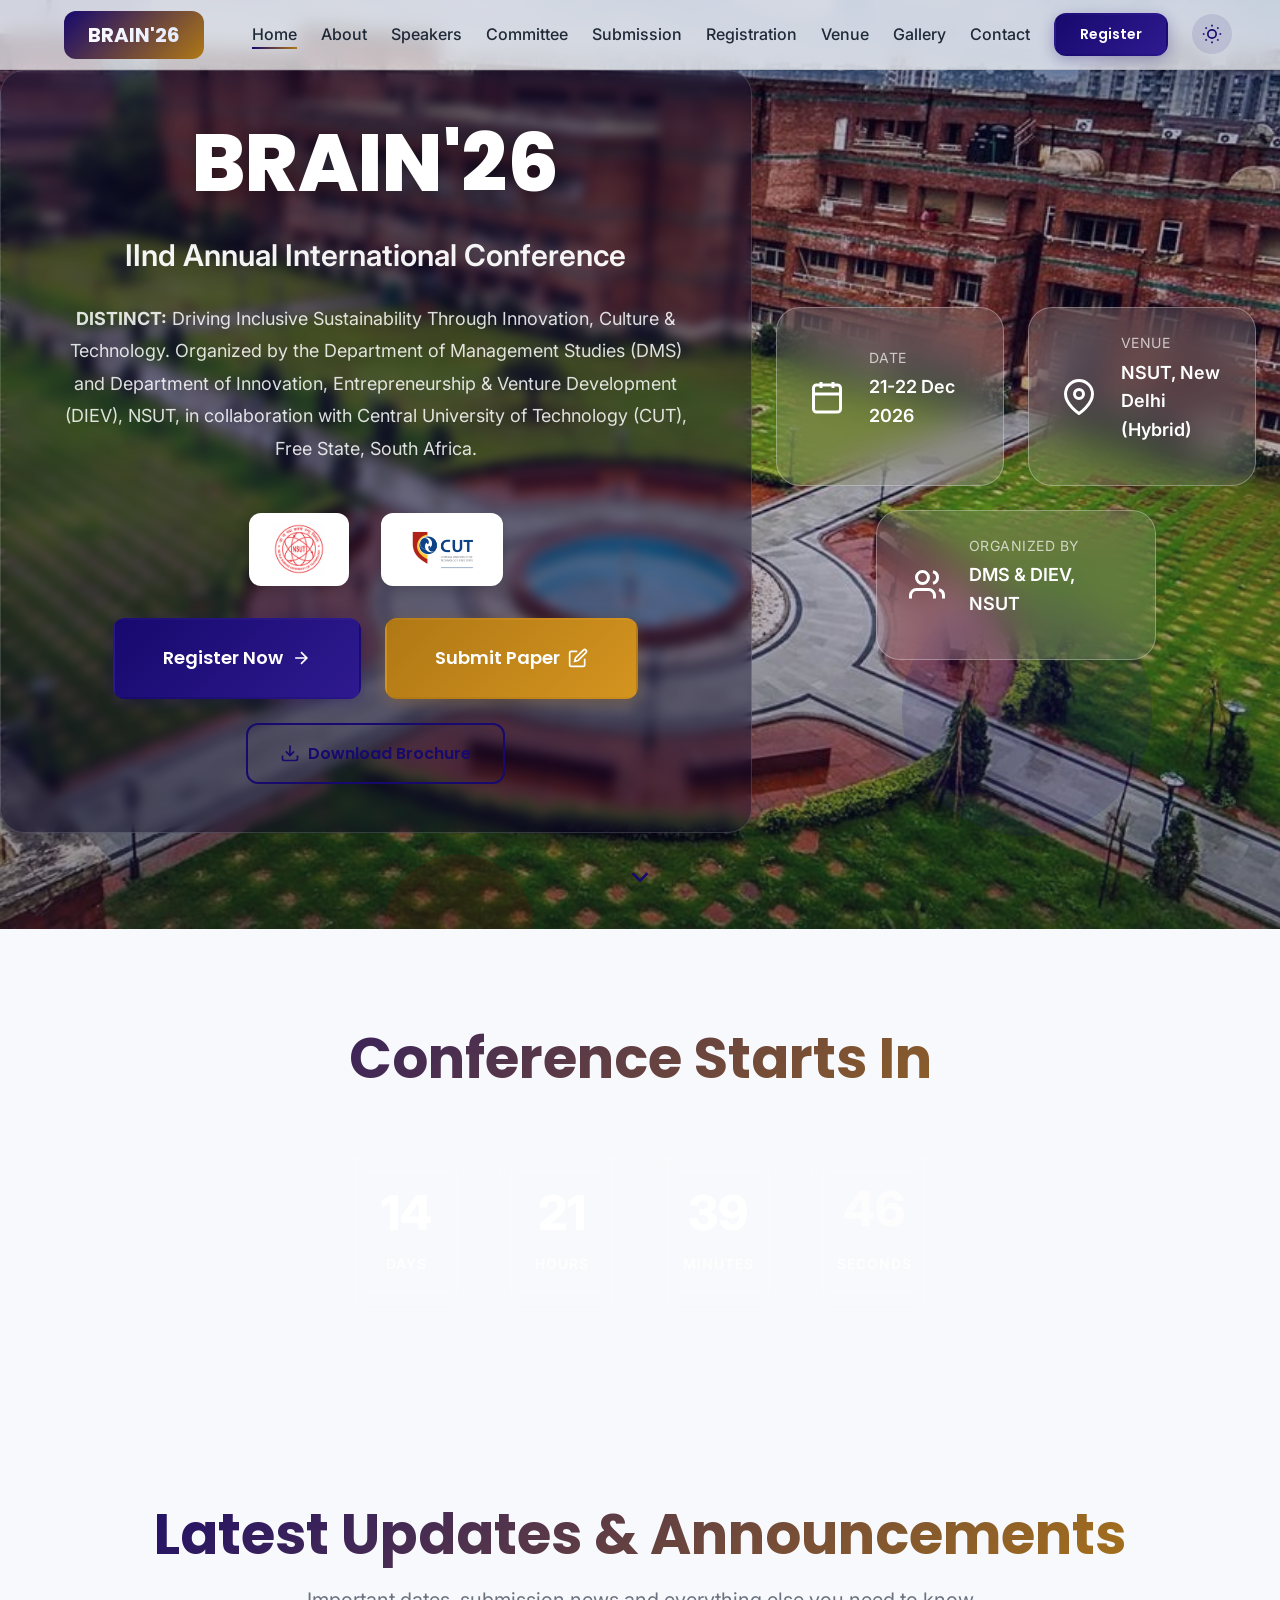
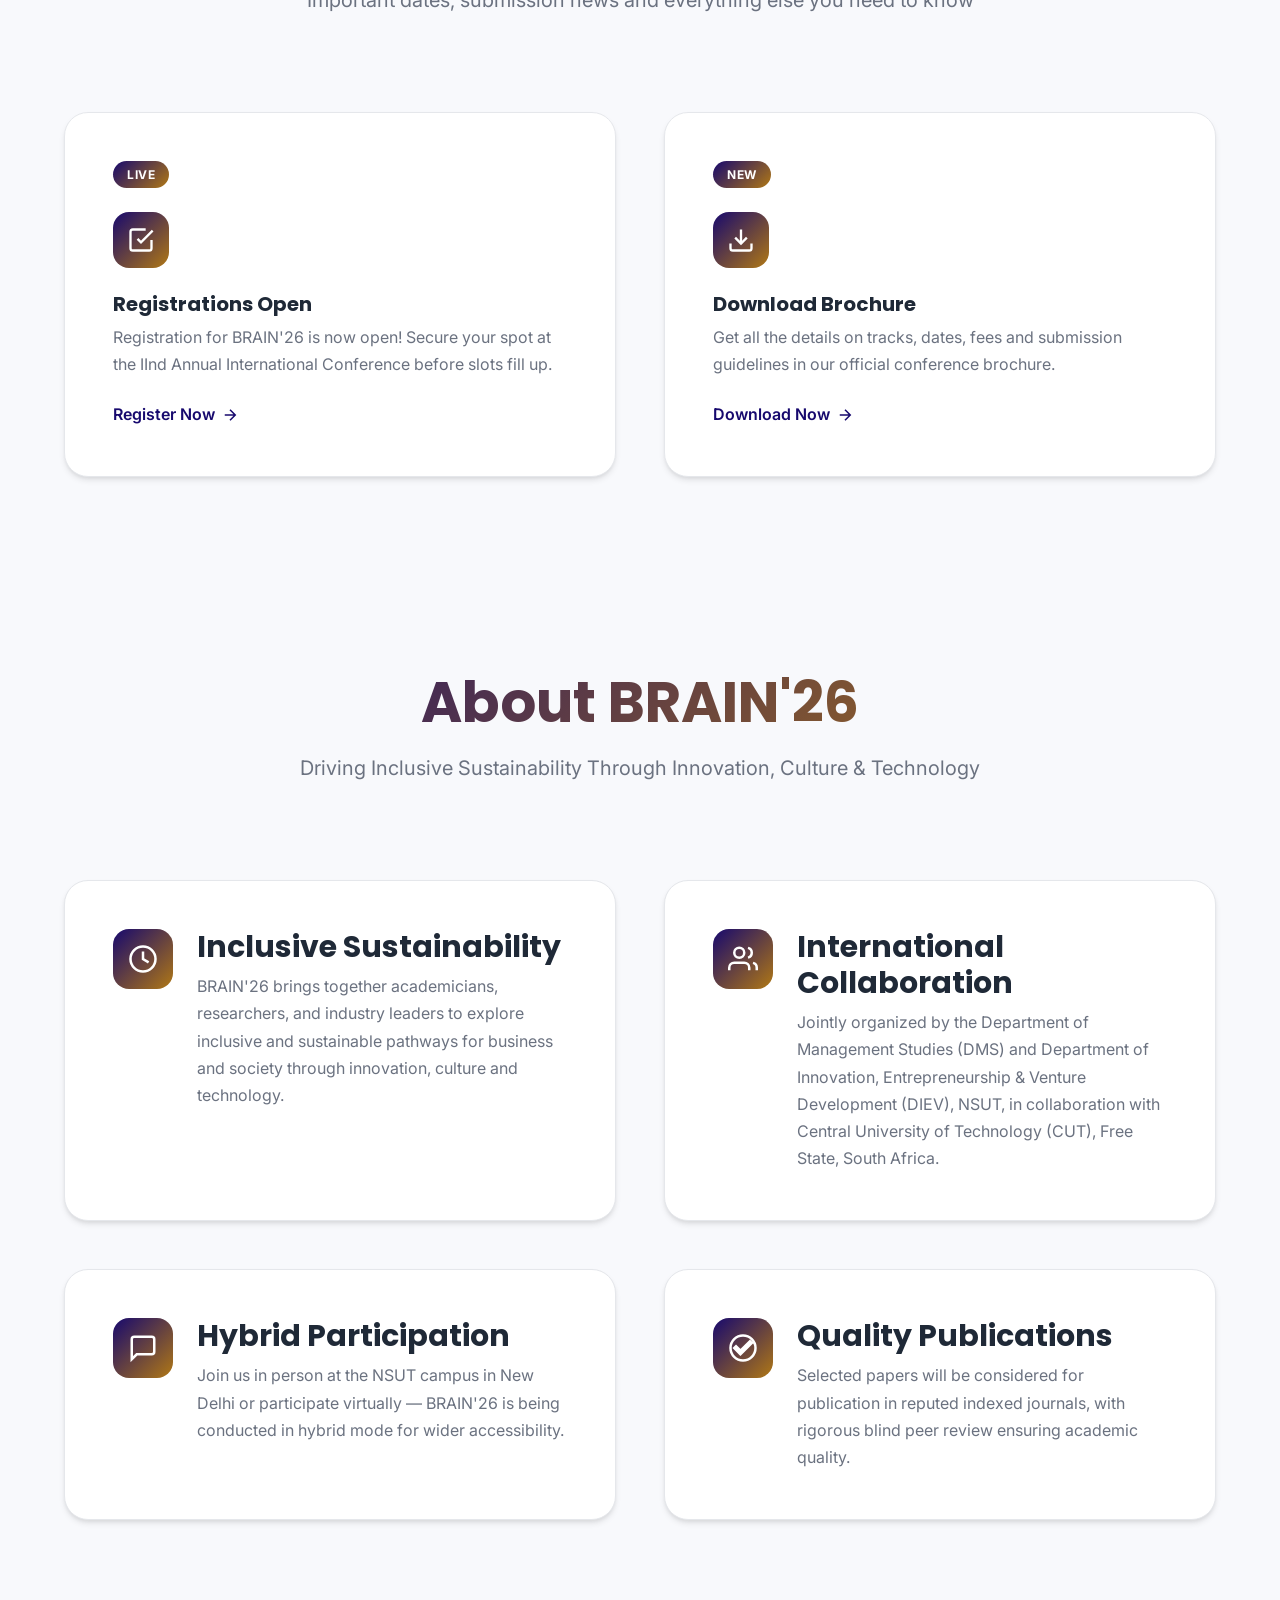
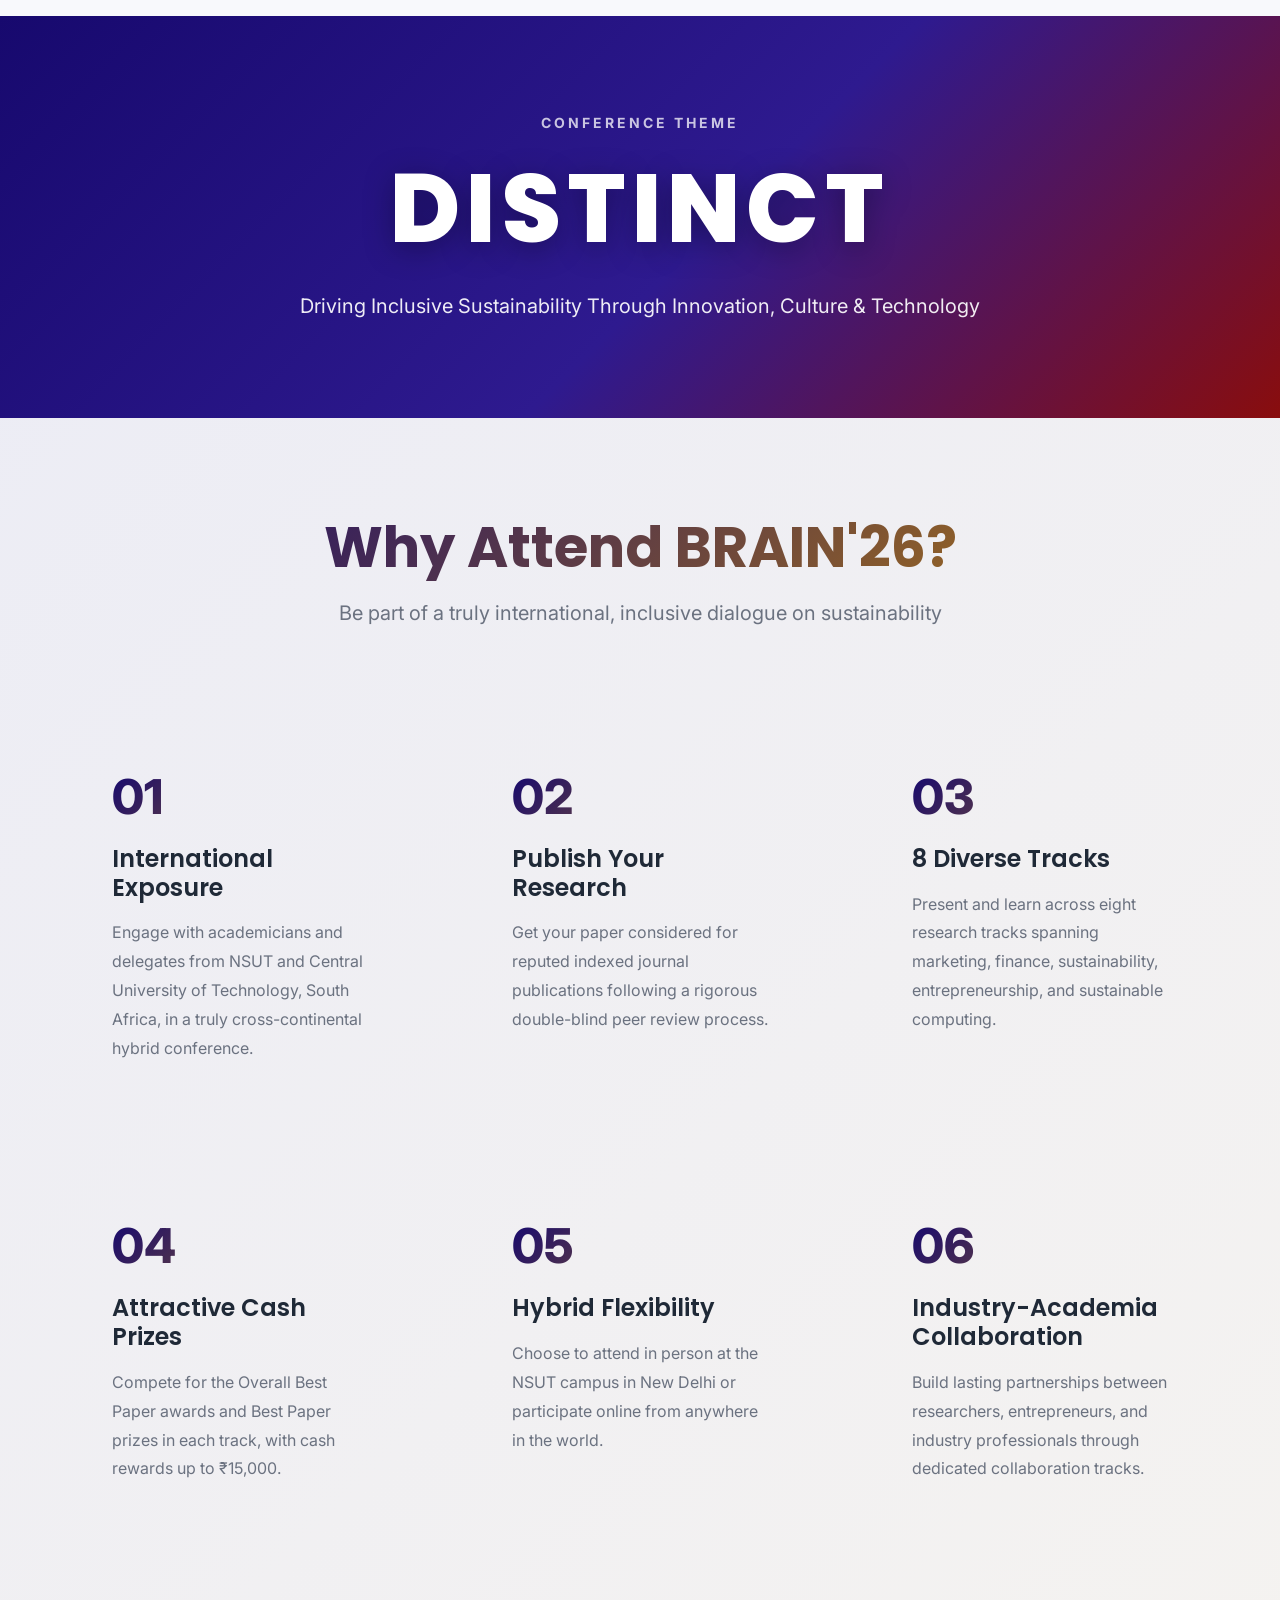
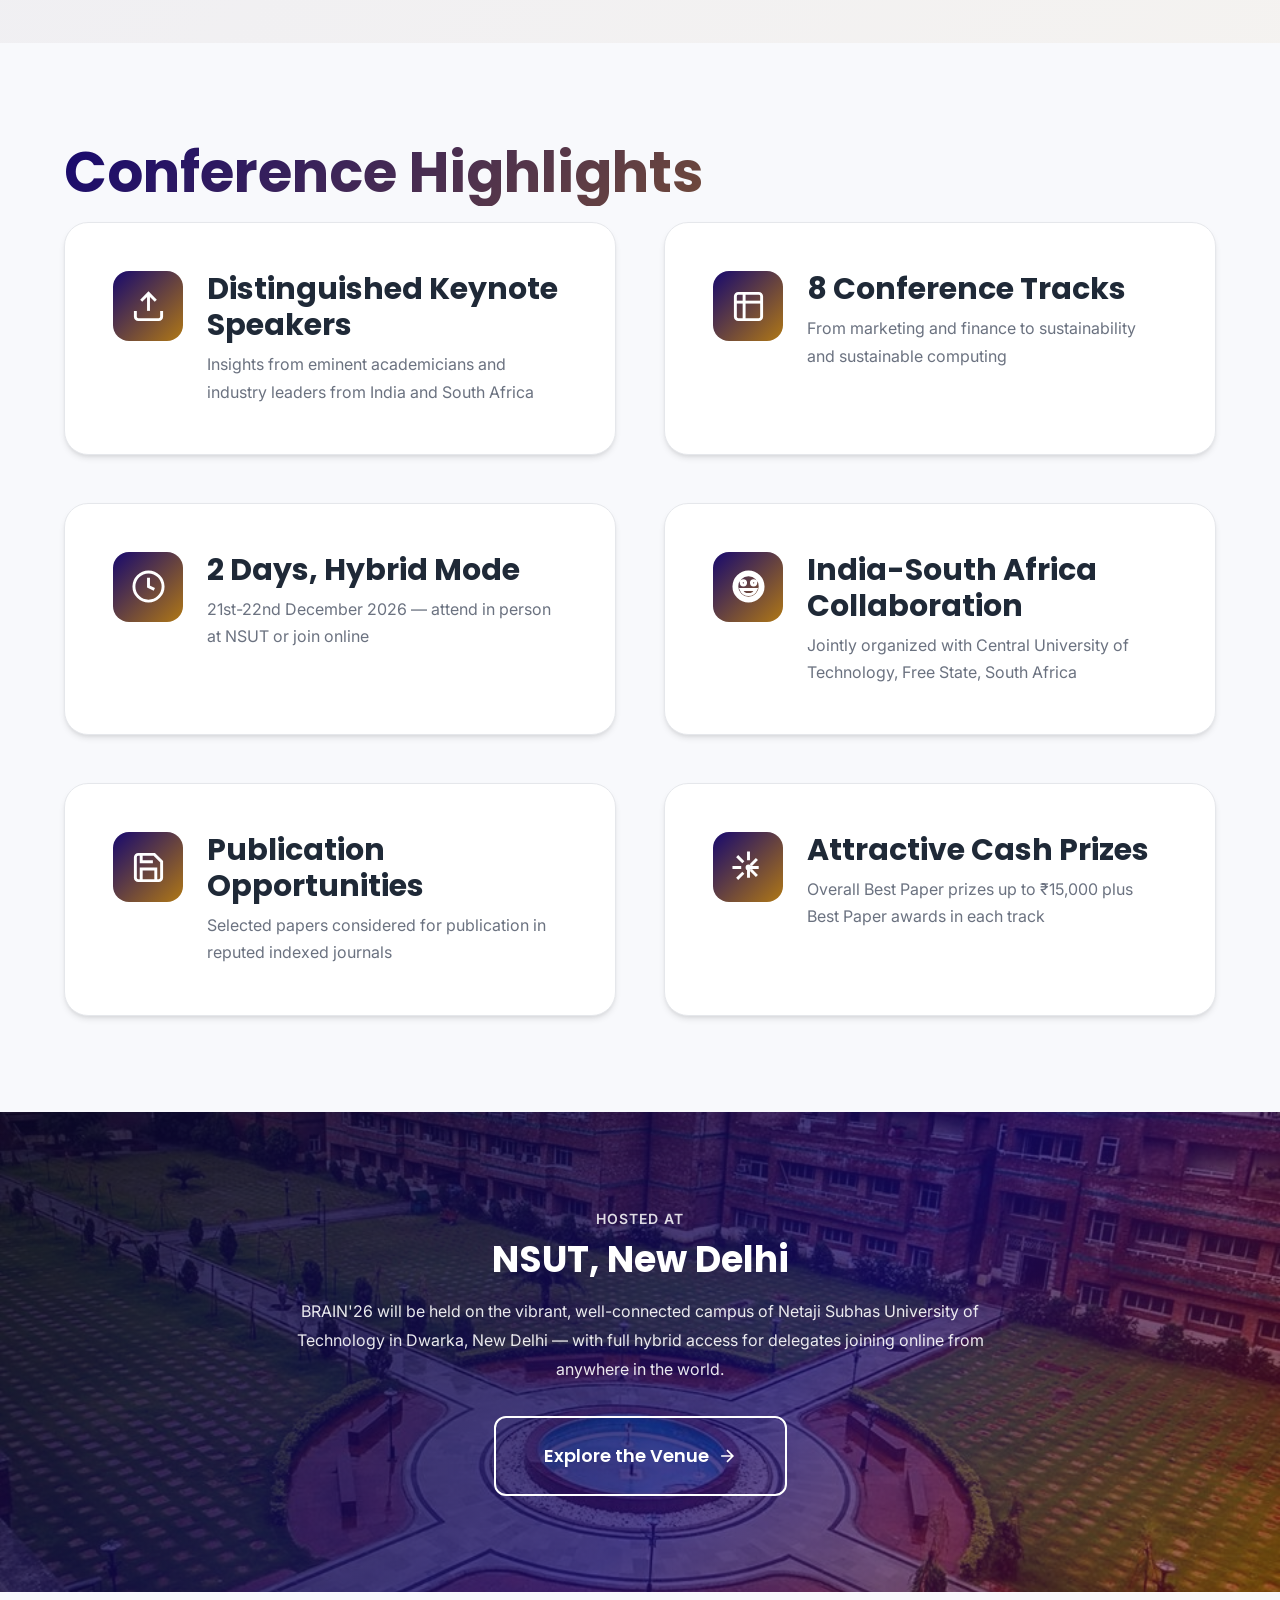
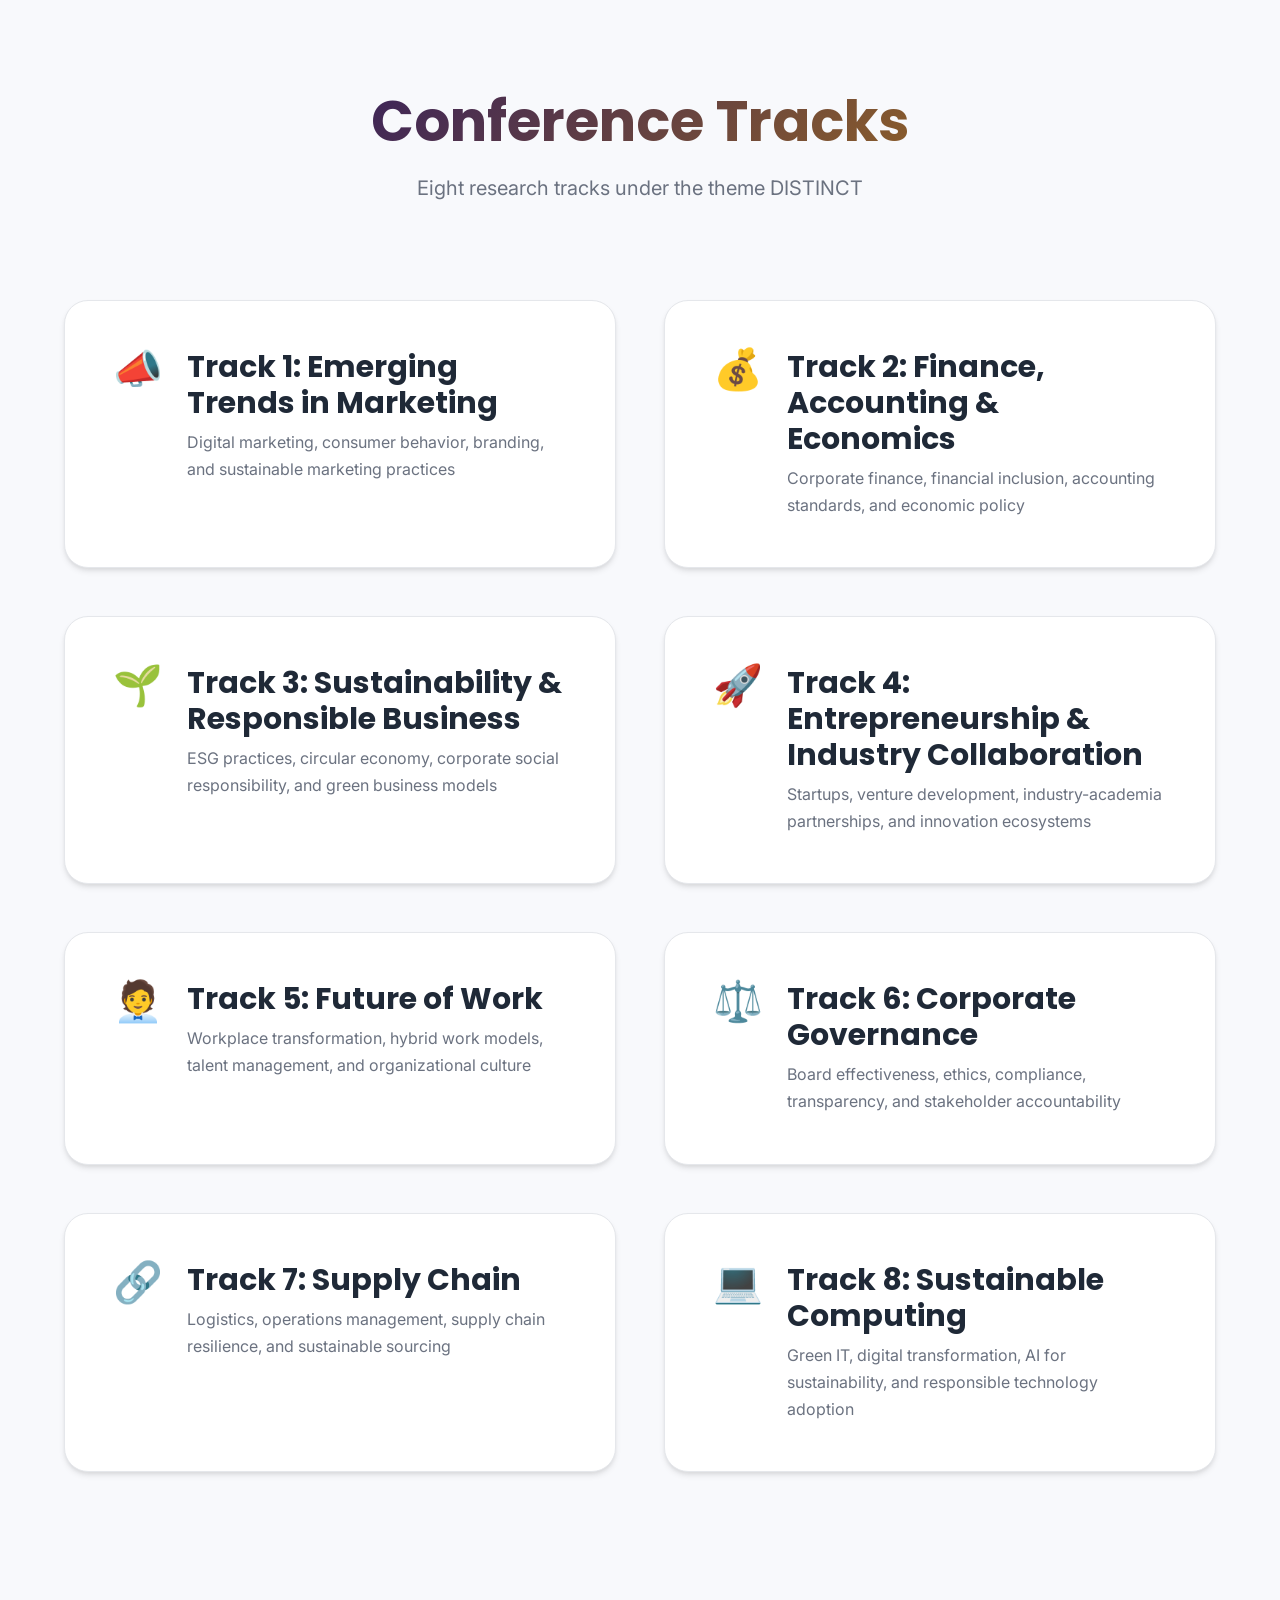
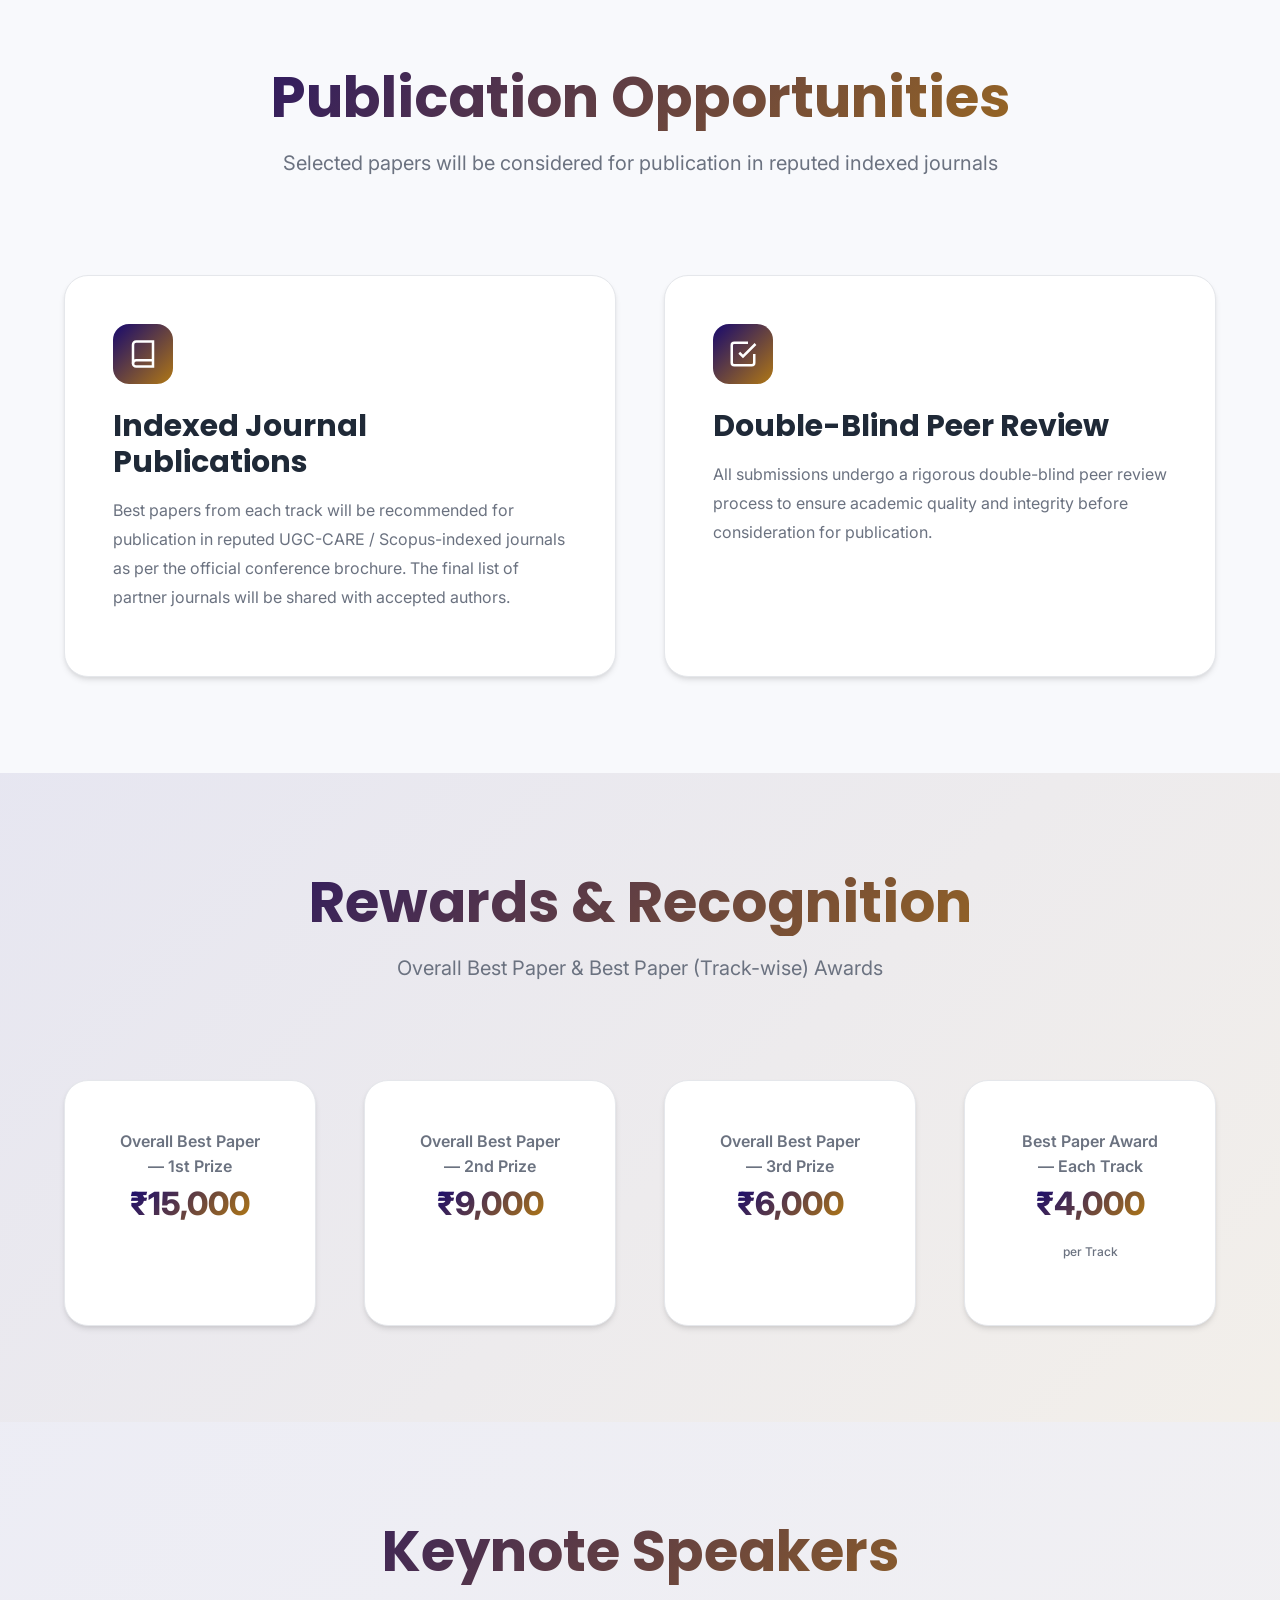
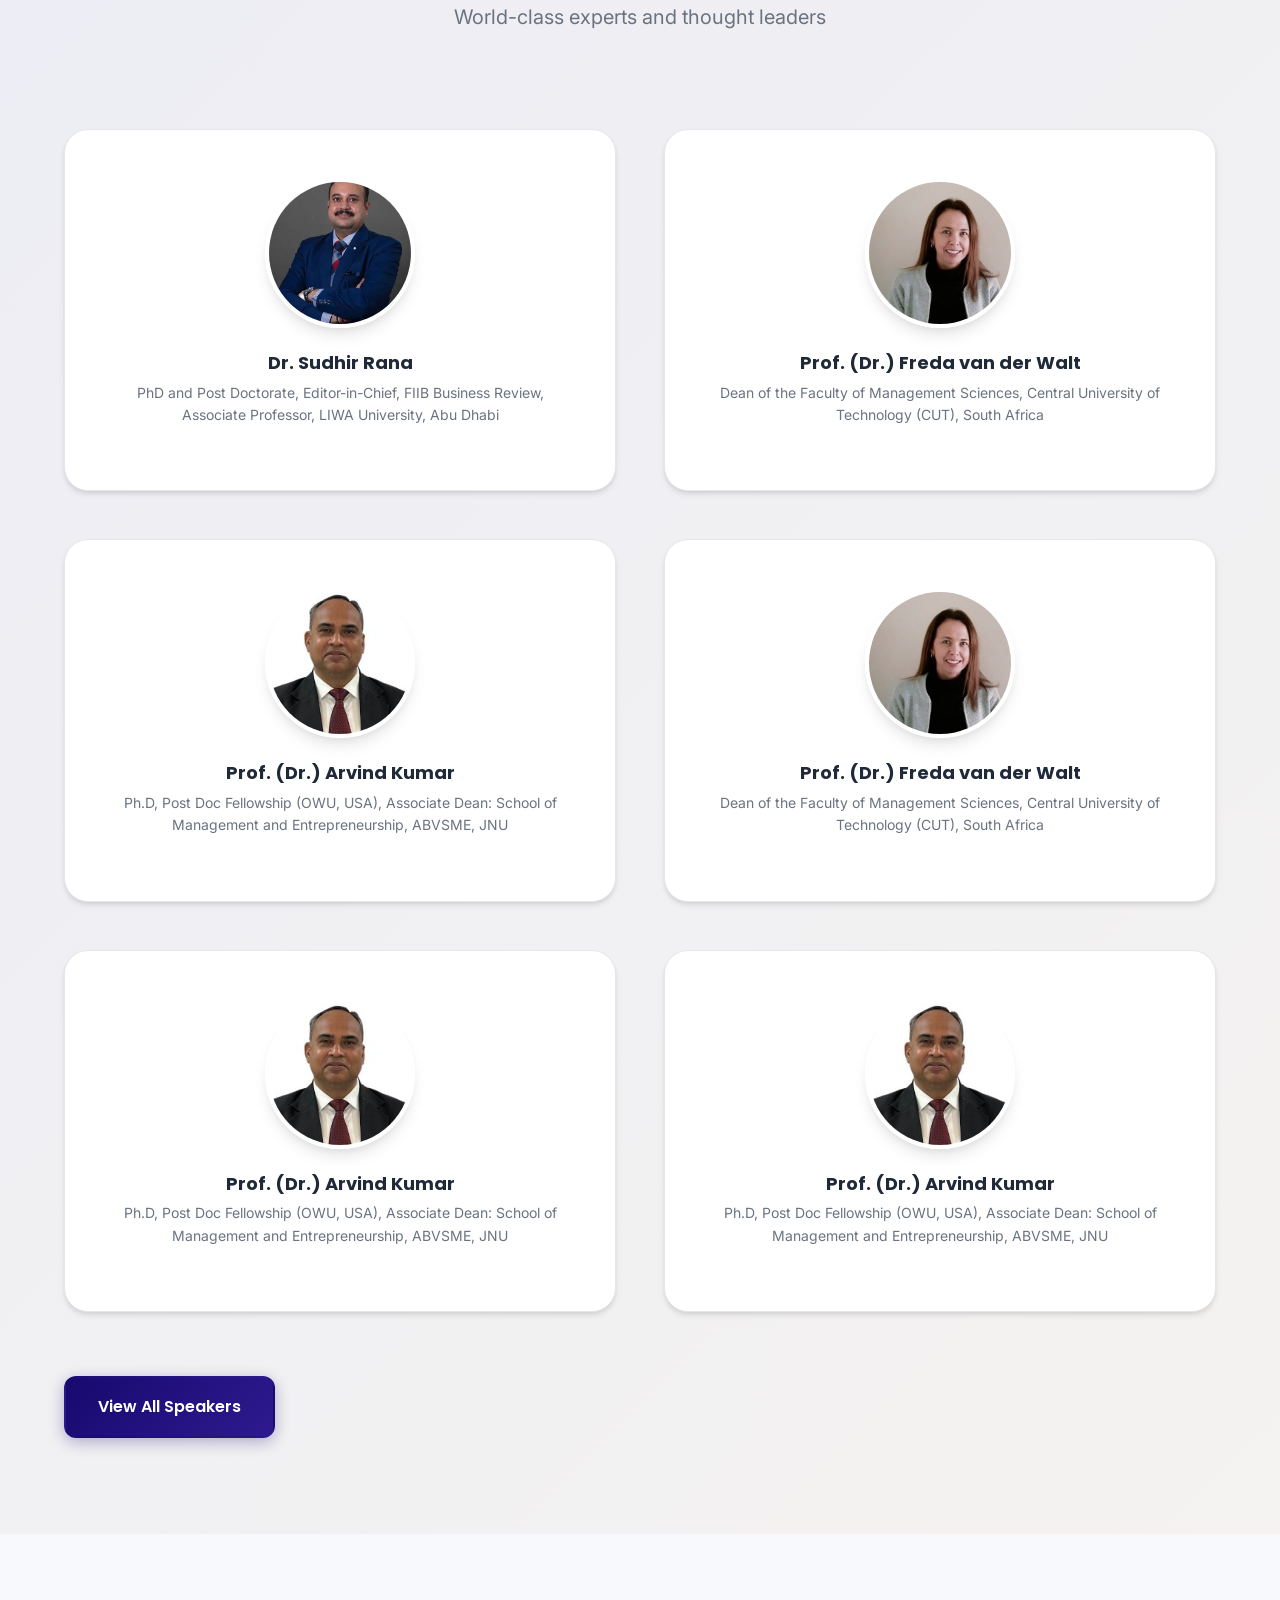
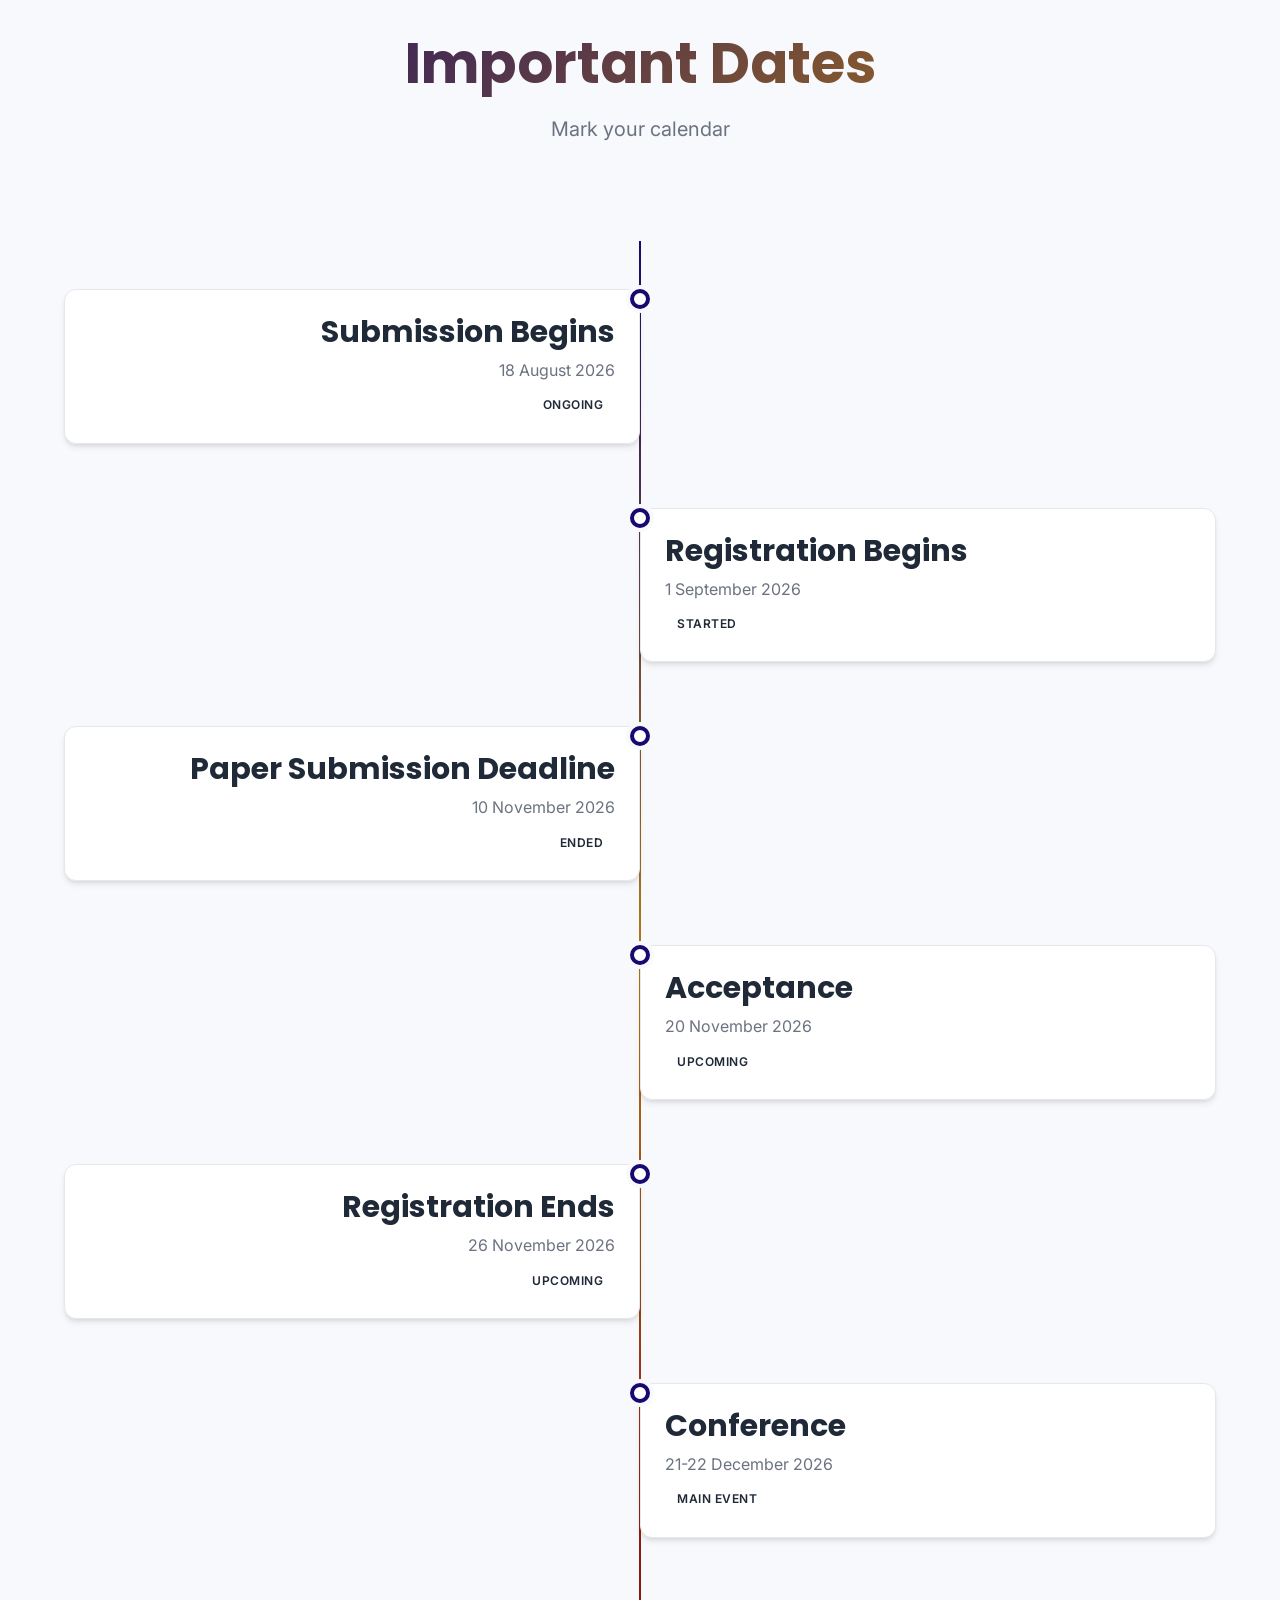
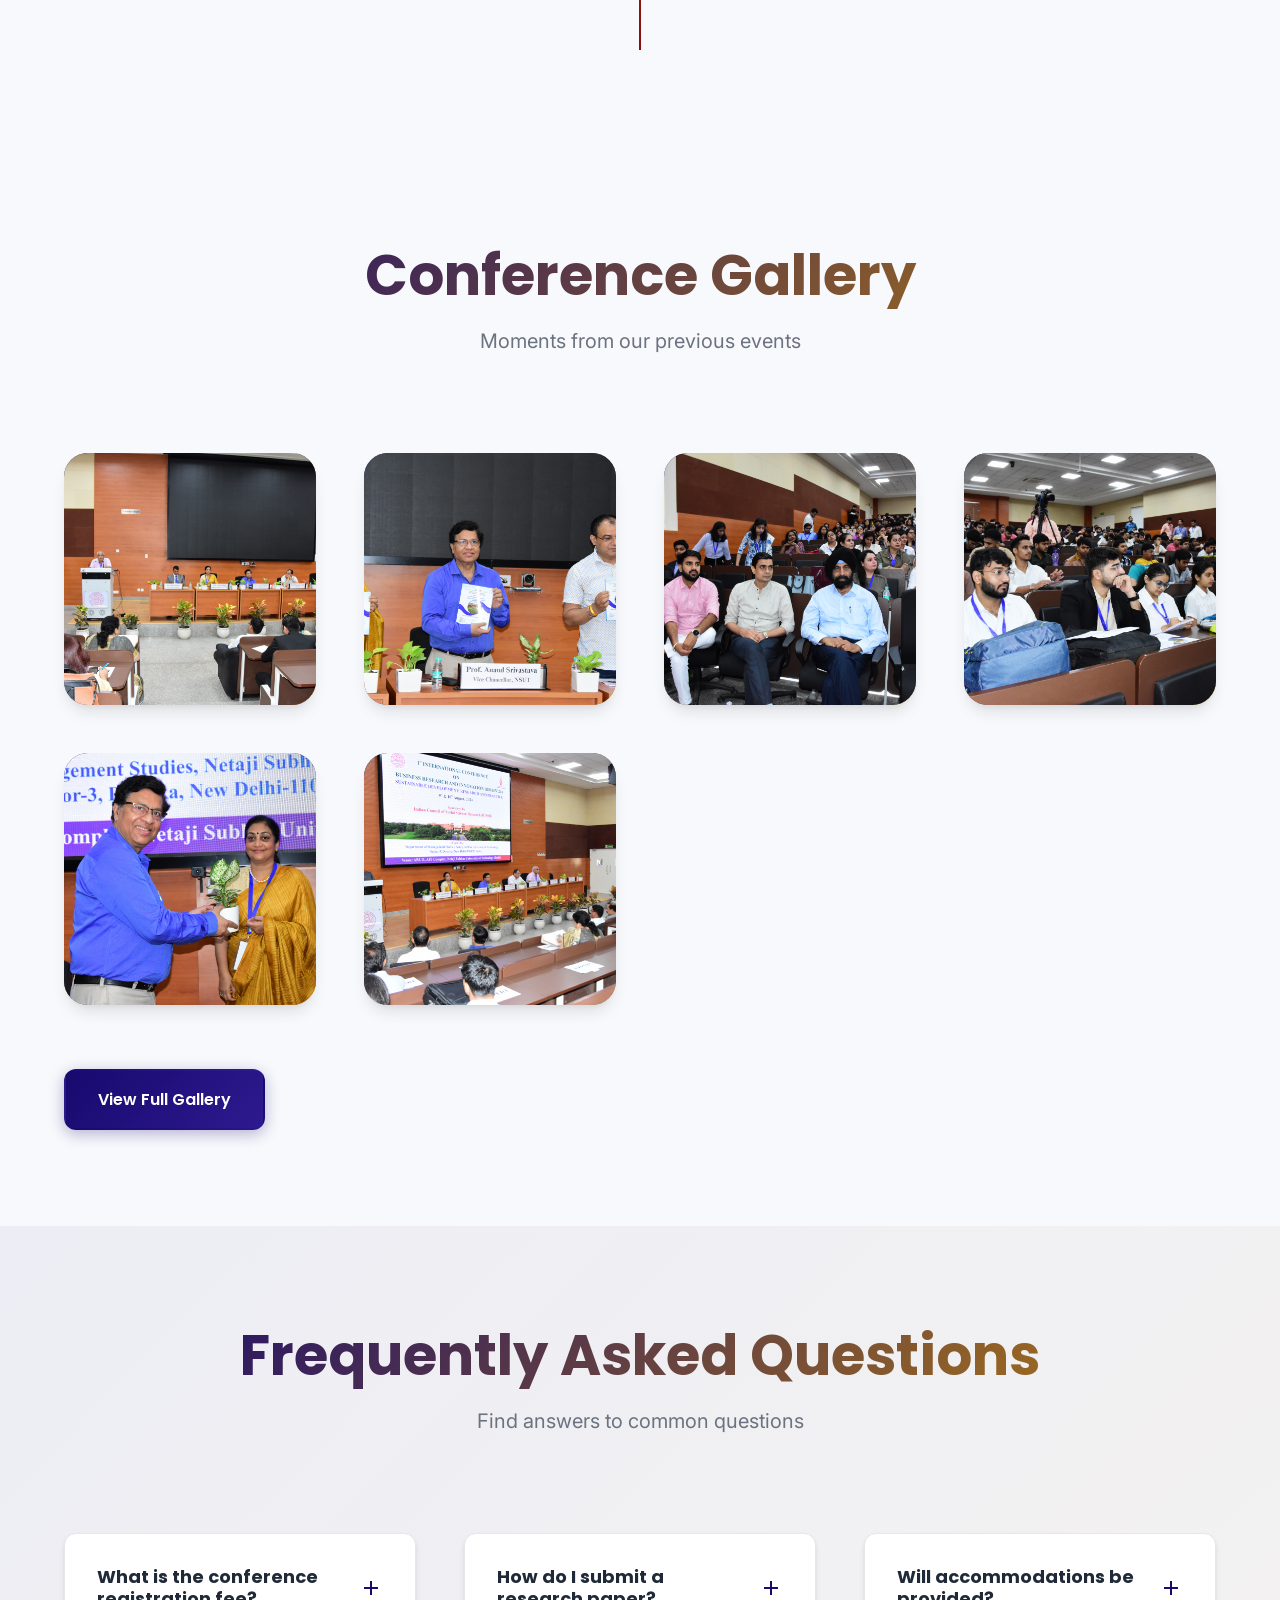
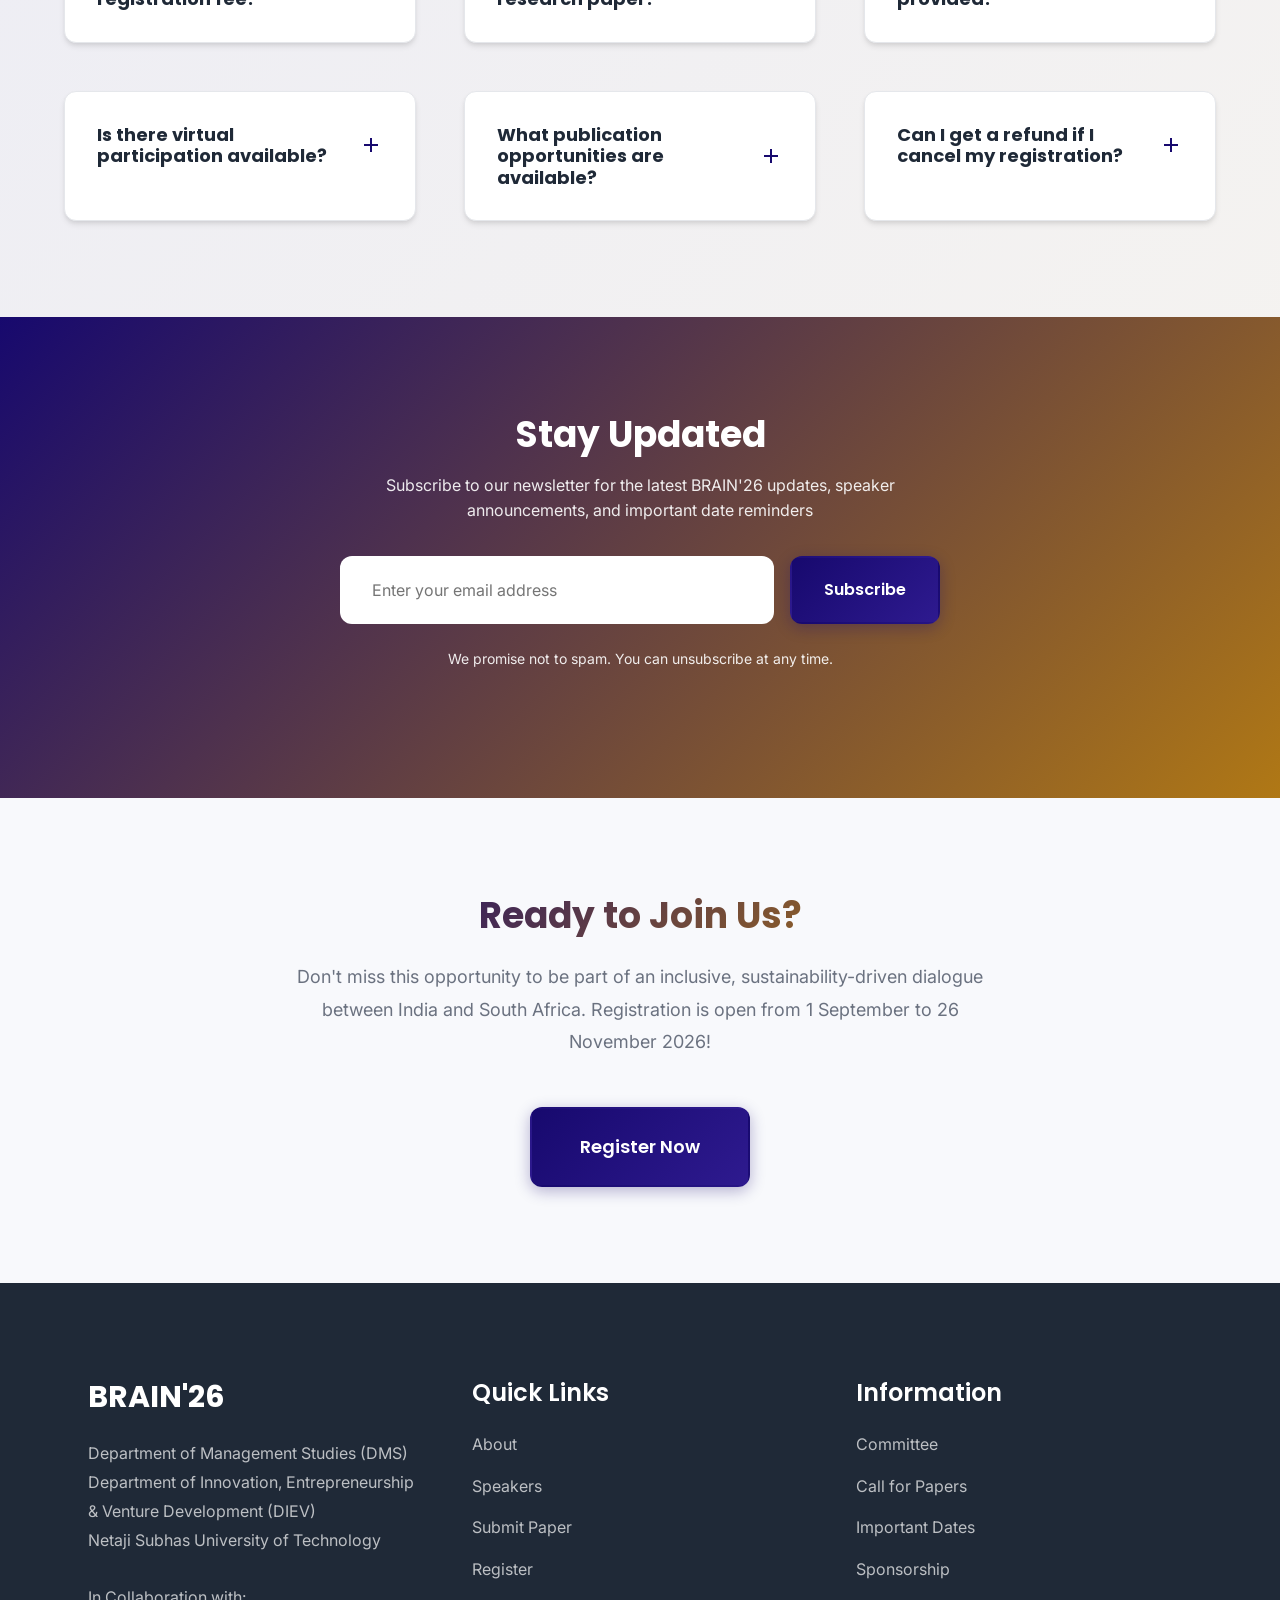
==== commit ba9c8c27: "Update index.html" ====
--- a/index.html
+++ b/index.html
@@ -621,6 +621,21 @@
                     <h3 class="speaker-name">Prof. (Dr.) Arvind Kumar</h3>
                     <p class="speaker-title">Ph.D, Post Doc Fellowship (OWU, USA), Associate Dean: School of Management and Entrepreneurship, ABVSME, JNU</p>
                 </div>
+                <div class="speaker-card-preview">
+                    <img src="speaker-freda-van-der-walt.jpeg" alt="Prof. (Dr.) Freda van der Walt" class="speaker-photo">
+                    <h3 class="speaker-name">Prof. (Dr.) Freda van der Walt</h3>
+                    <p class="speaker-title">Dean of the Faculty of Management Sciences, Central University of Technology (CUT), South Africa</p>
+                </div>
+                <div class="speaker-card-preview">
+                    <img src="KumarArvind.jpg.jpeg" alt="Prof. (Dr.) Arvind Kumar" class="speaker-photo">
+                    <h3 class="speaker-name">Prof. (Dr.) Arvind Kumar</h3>
+                    <p class="speaker-title">Ph.D, Post Doc Fellowship (OWU, USA), Associate Dean: School of Management and Entrepreneurship, ABVSME, JNU</p>
+                </div>
+                <div class="speaker-card-preview">
+                    <img src="KumarArvind.jpg.jpeg" alt="Prof. (Dr.) Arvind Kumar" class="speaker-photo">
+                    <h3 class="speaker-name">Prof. (Dr.) Arvind Kumar</h3>
+                    <p class="speaker-title">Ph.D, Post Doc Fellowship (OWU, USA), Associate Dean: School of Management and Entrepreneurship, ABVSME, JNU</p>
+                </div>
             </div>
             <div class="section-footer-cta">
                 <a href="speakers.html" class="btn btn-primary">View All Speakers</a>
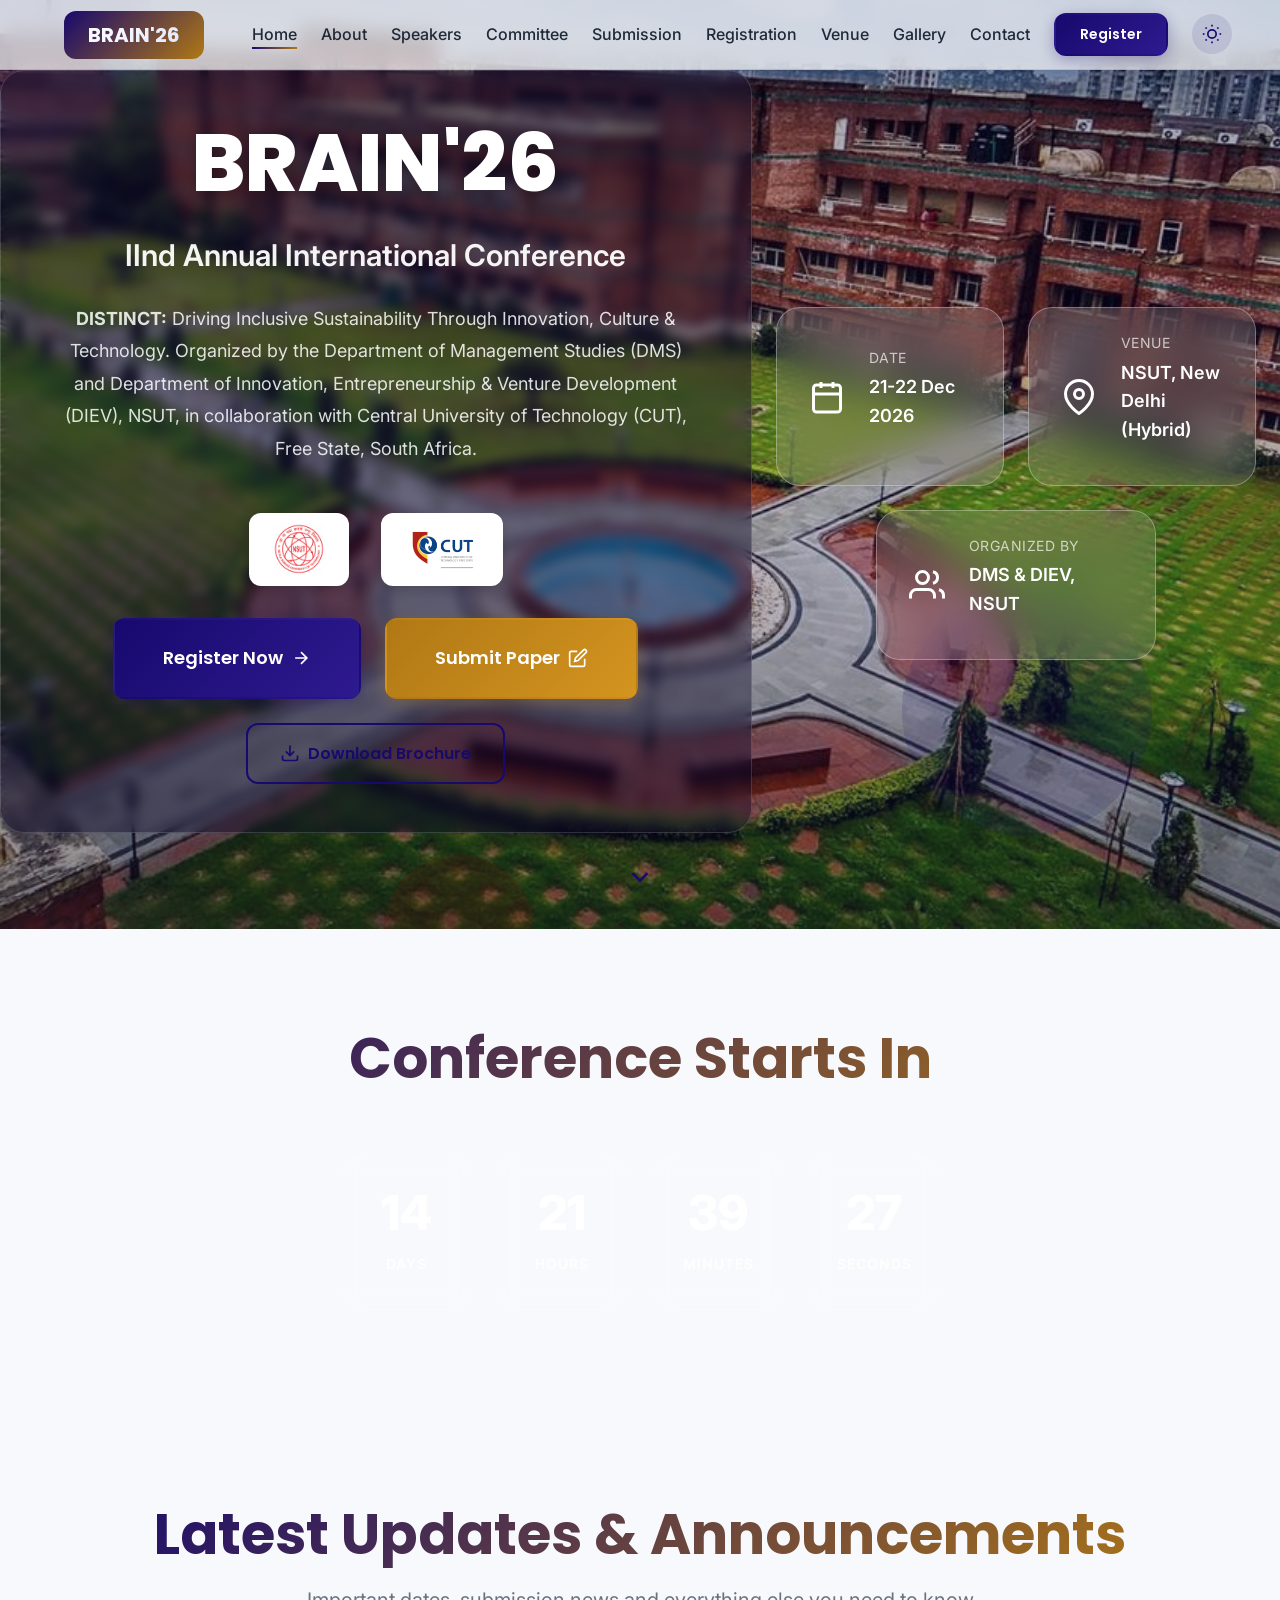
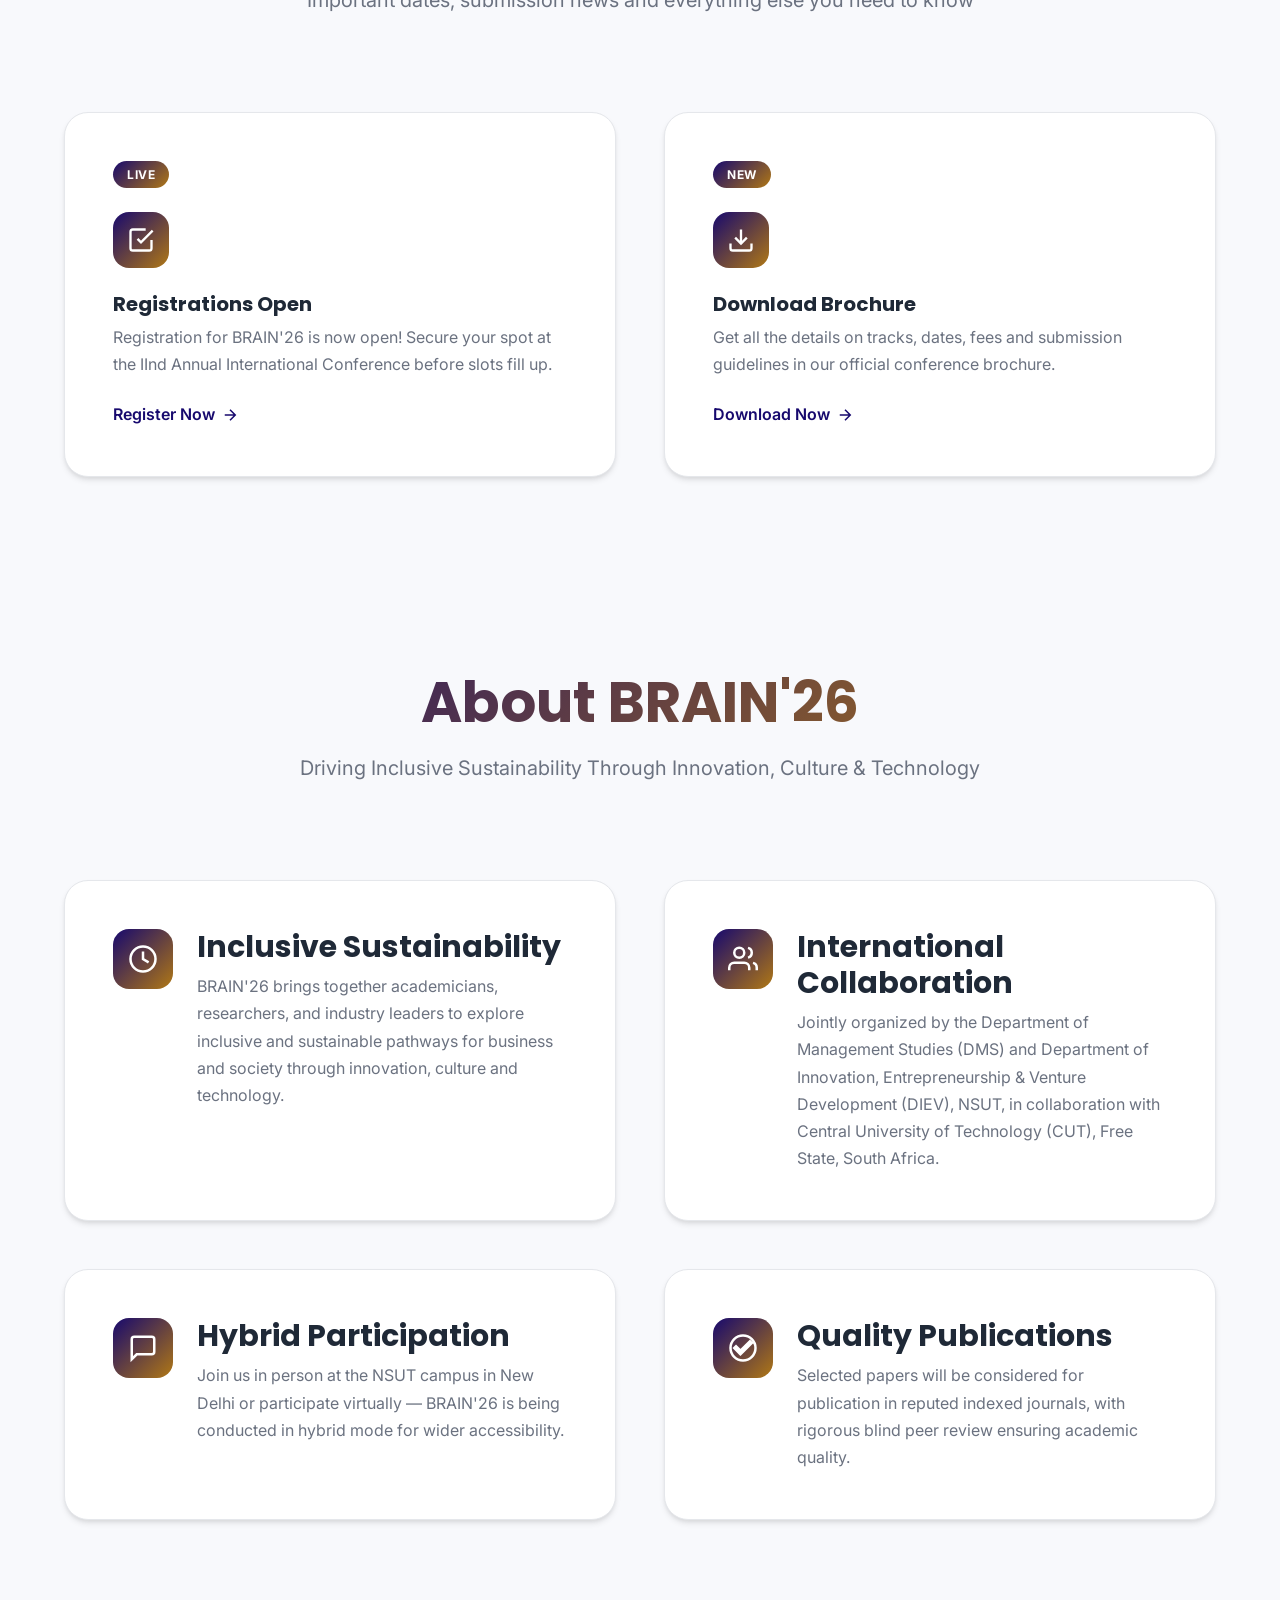
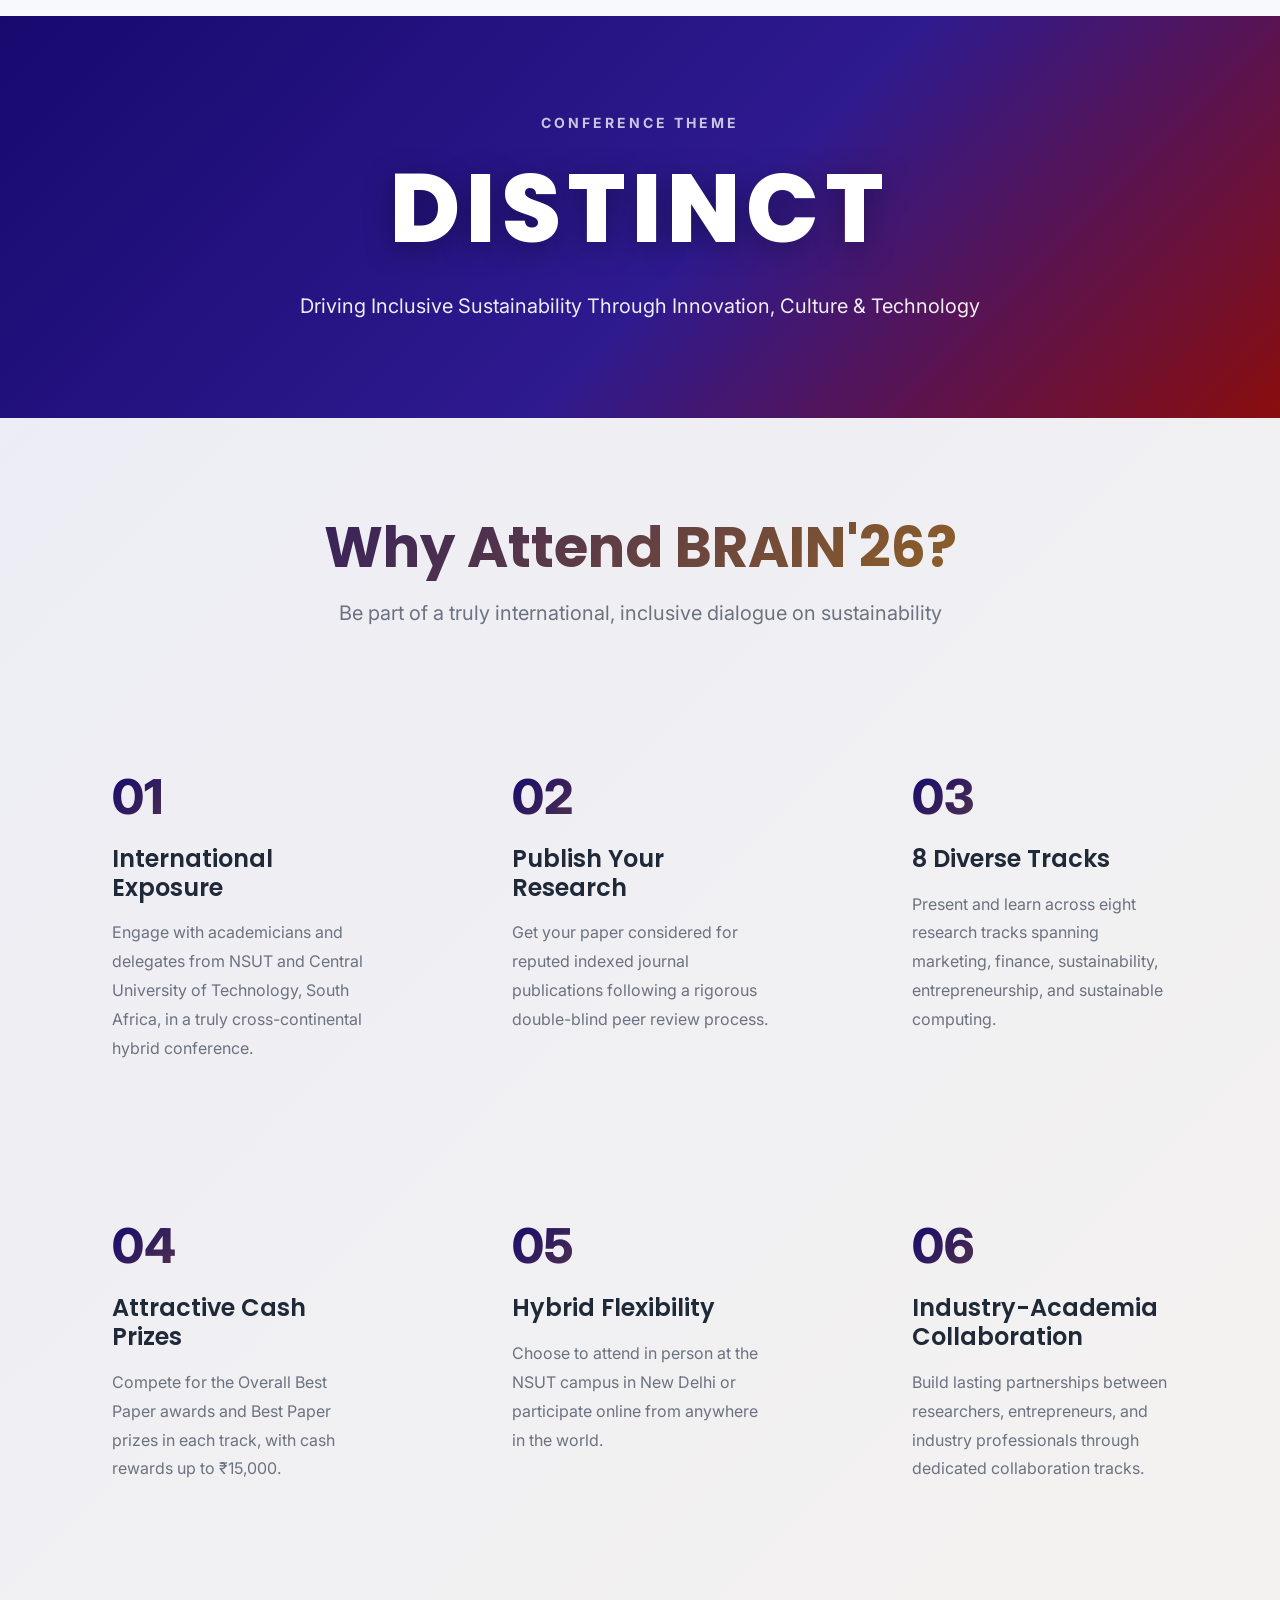
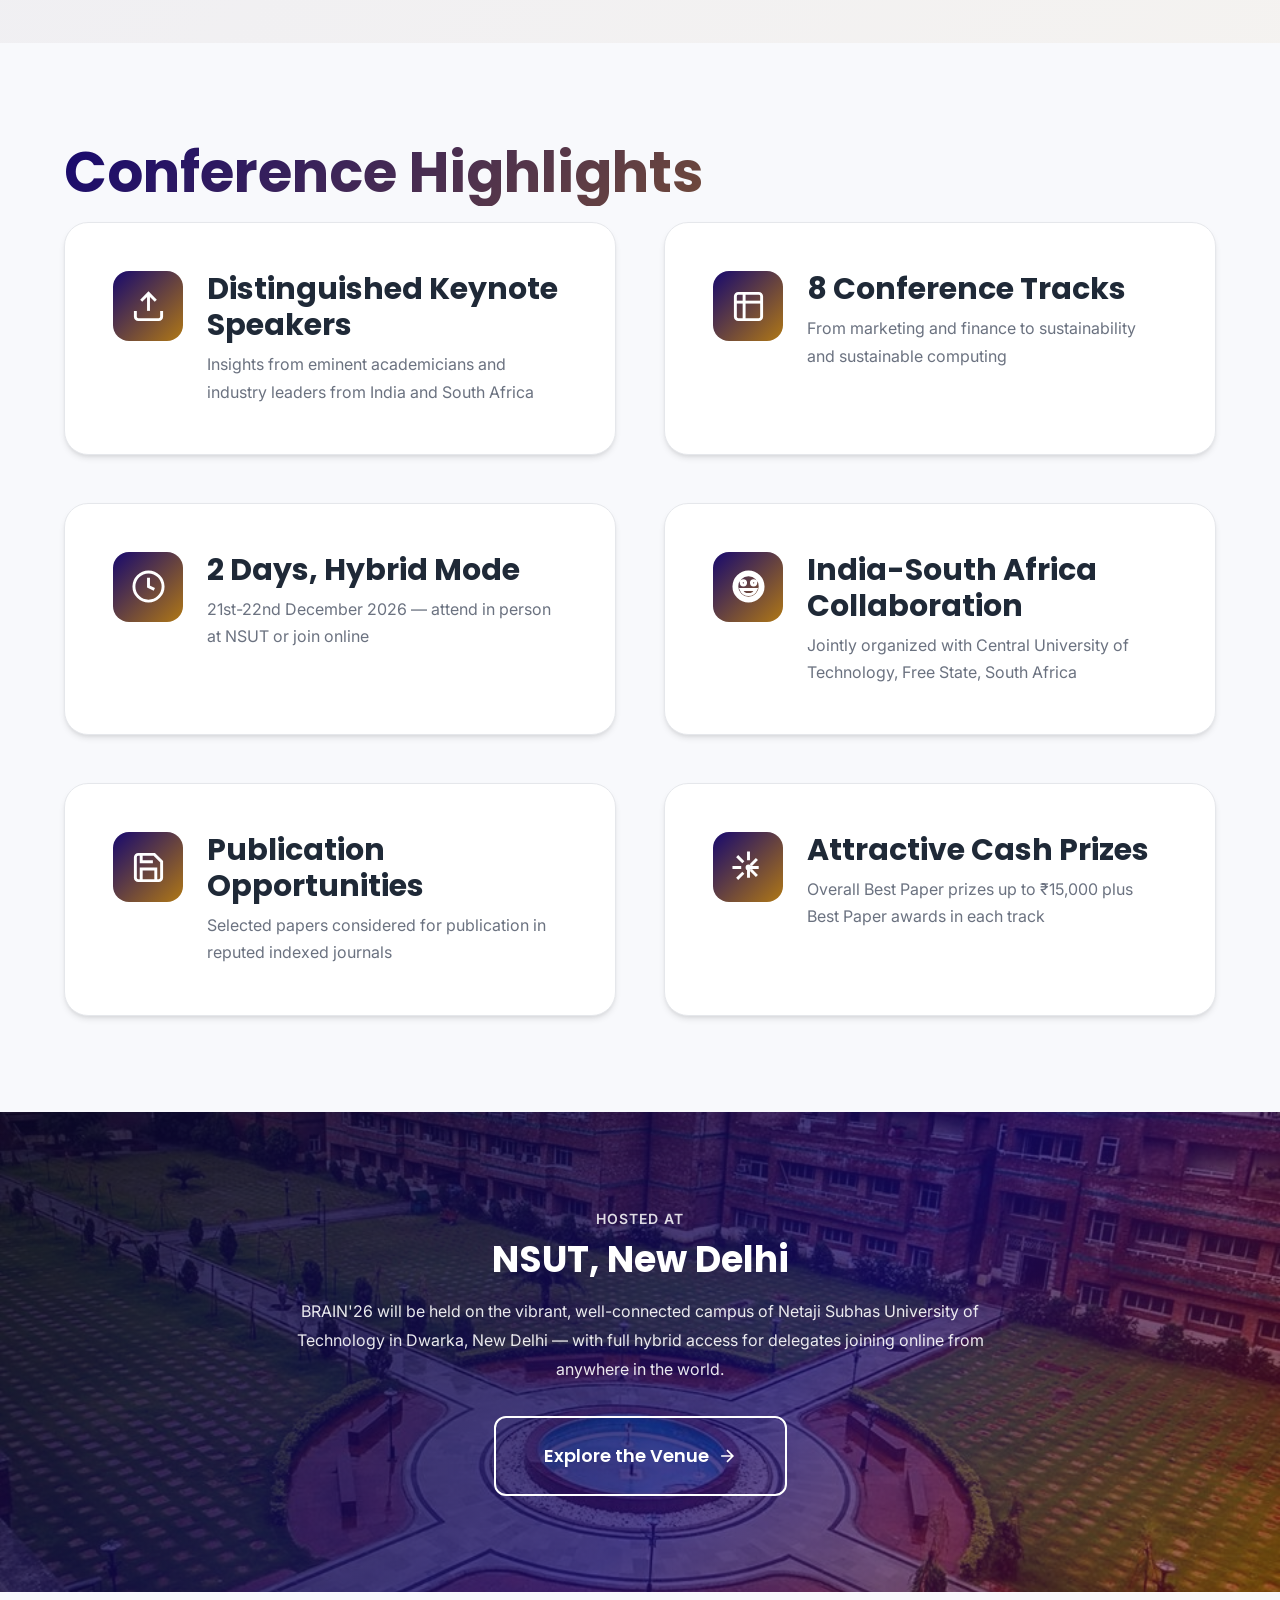
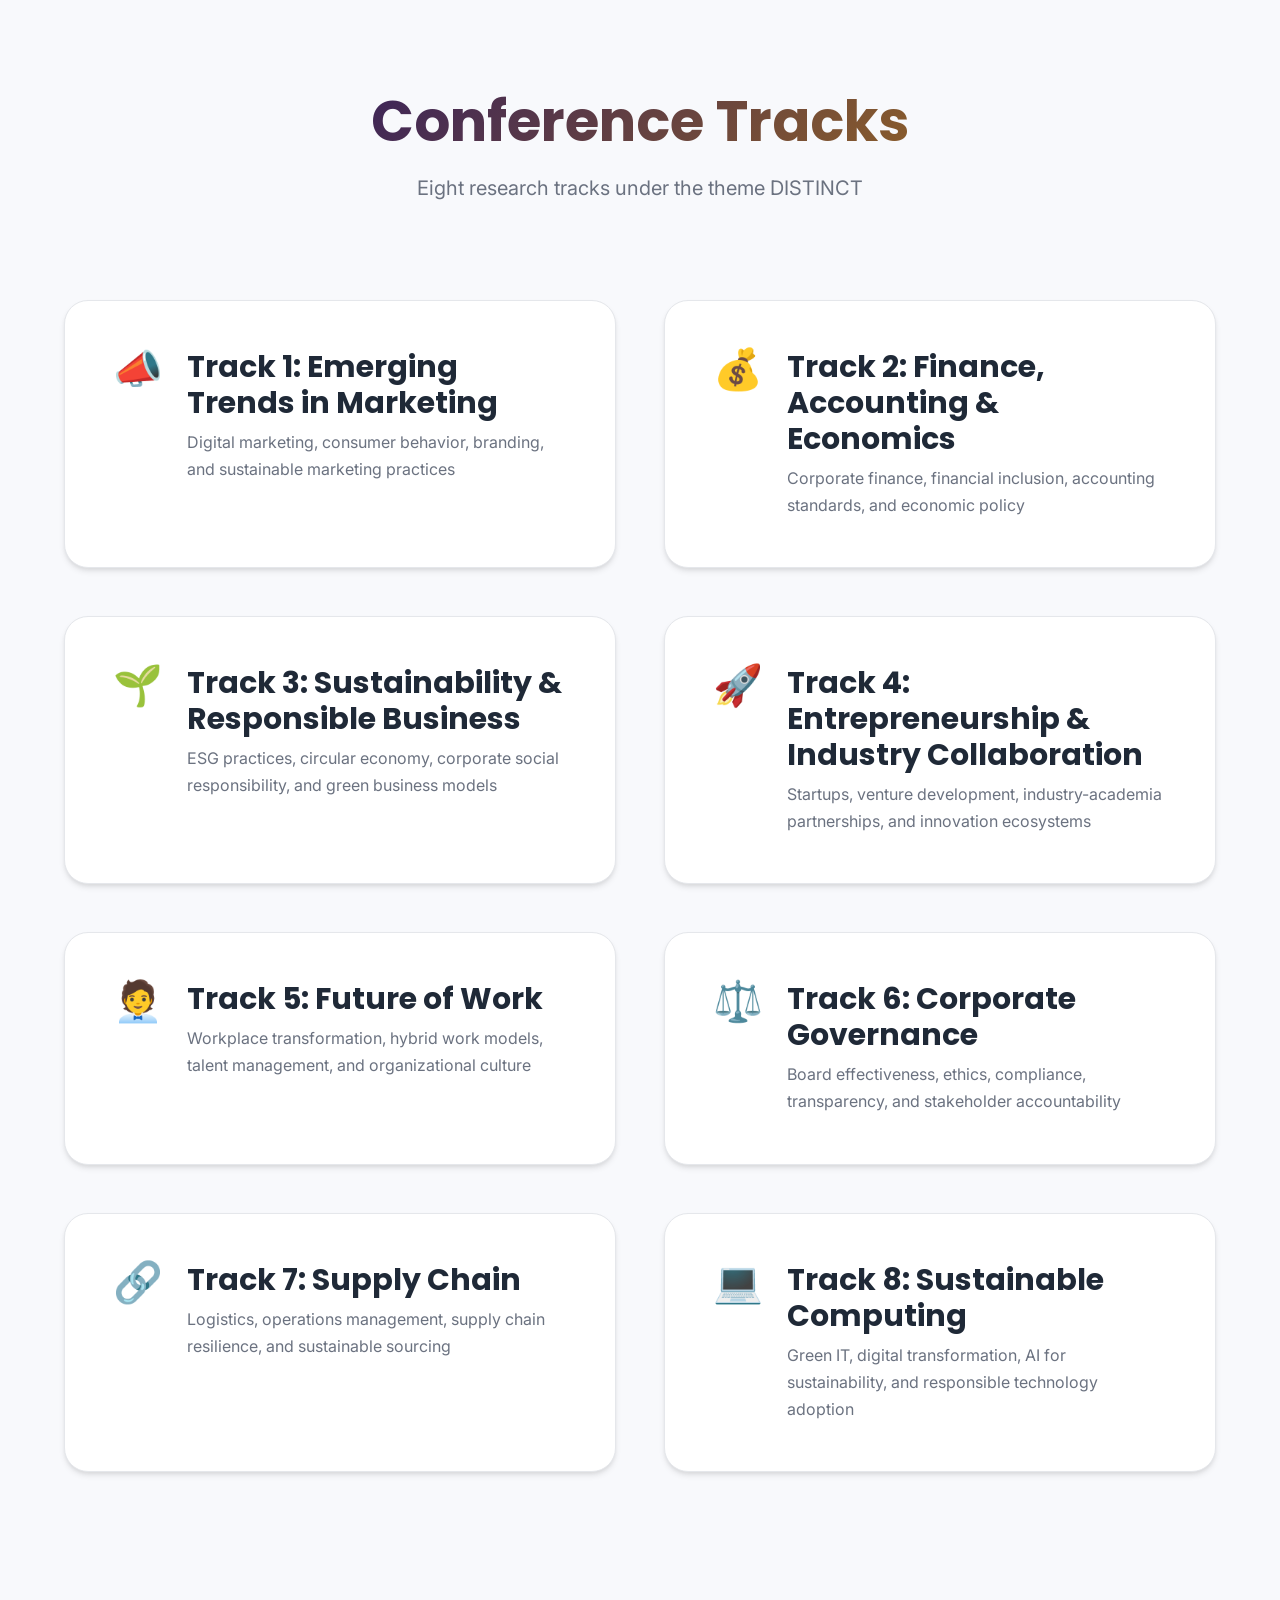
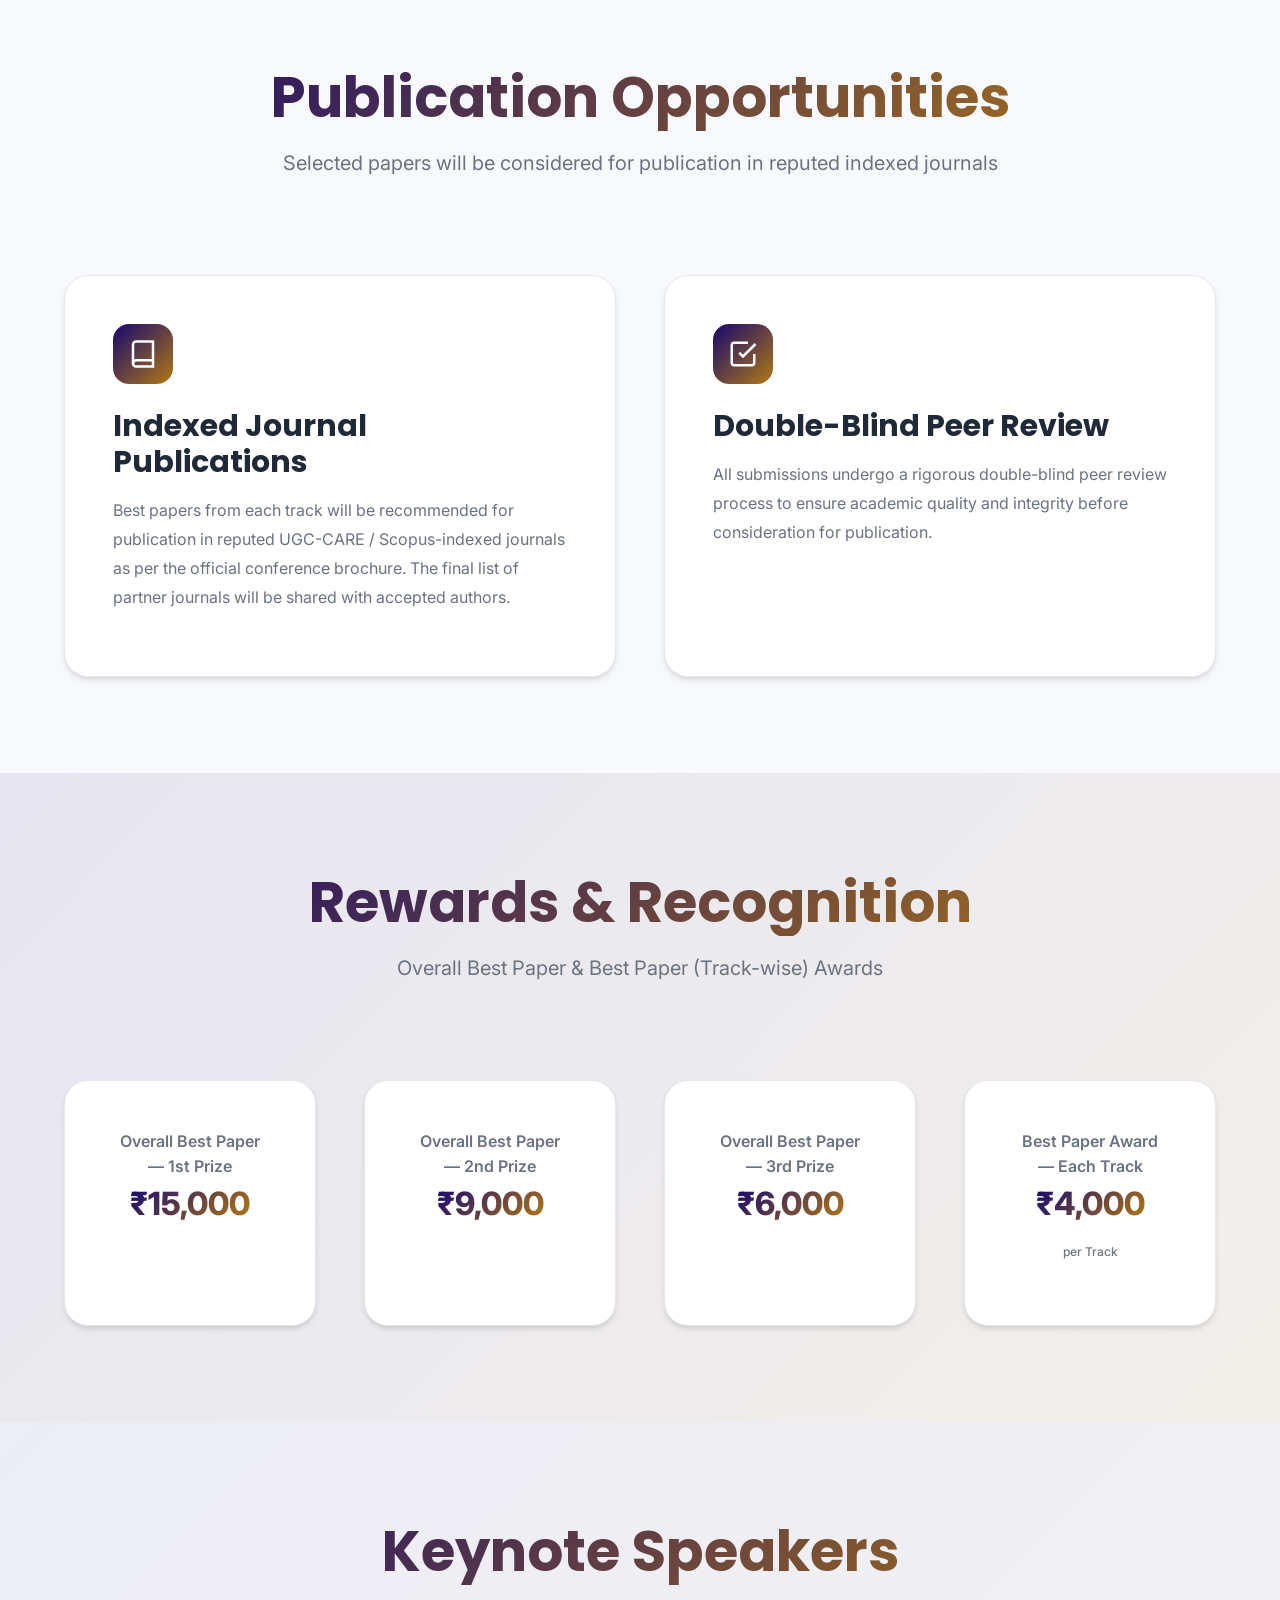
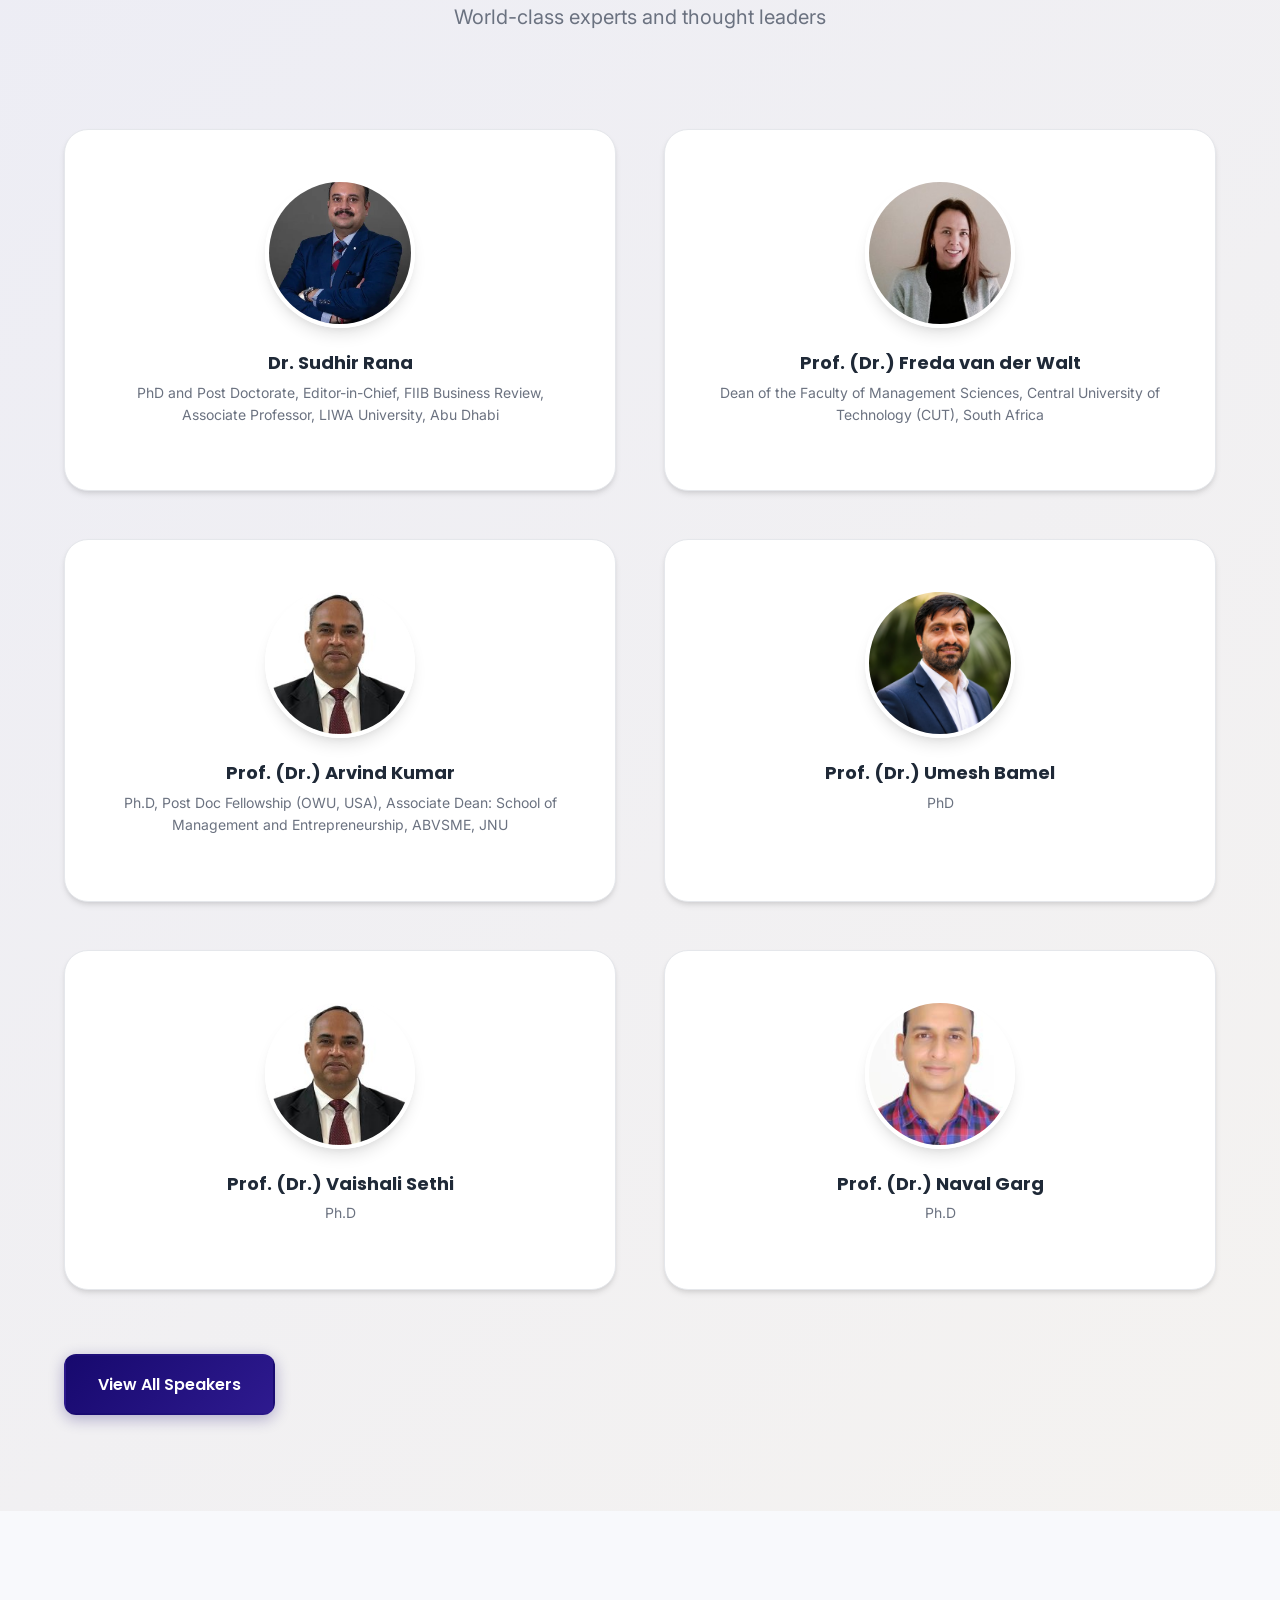
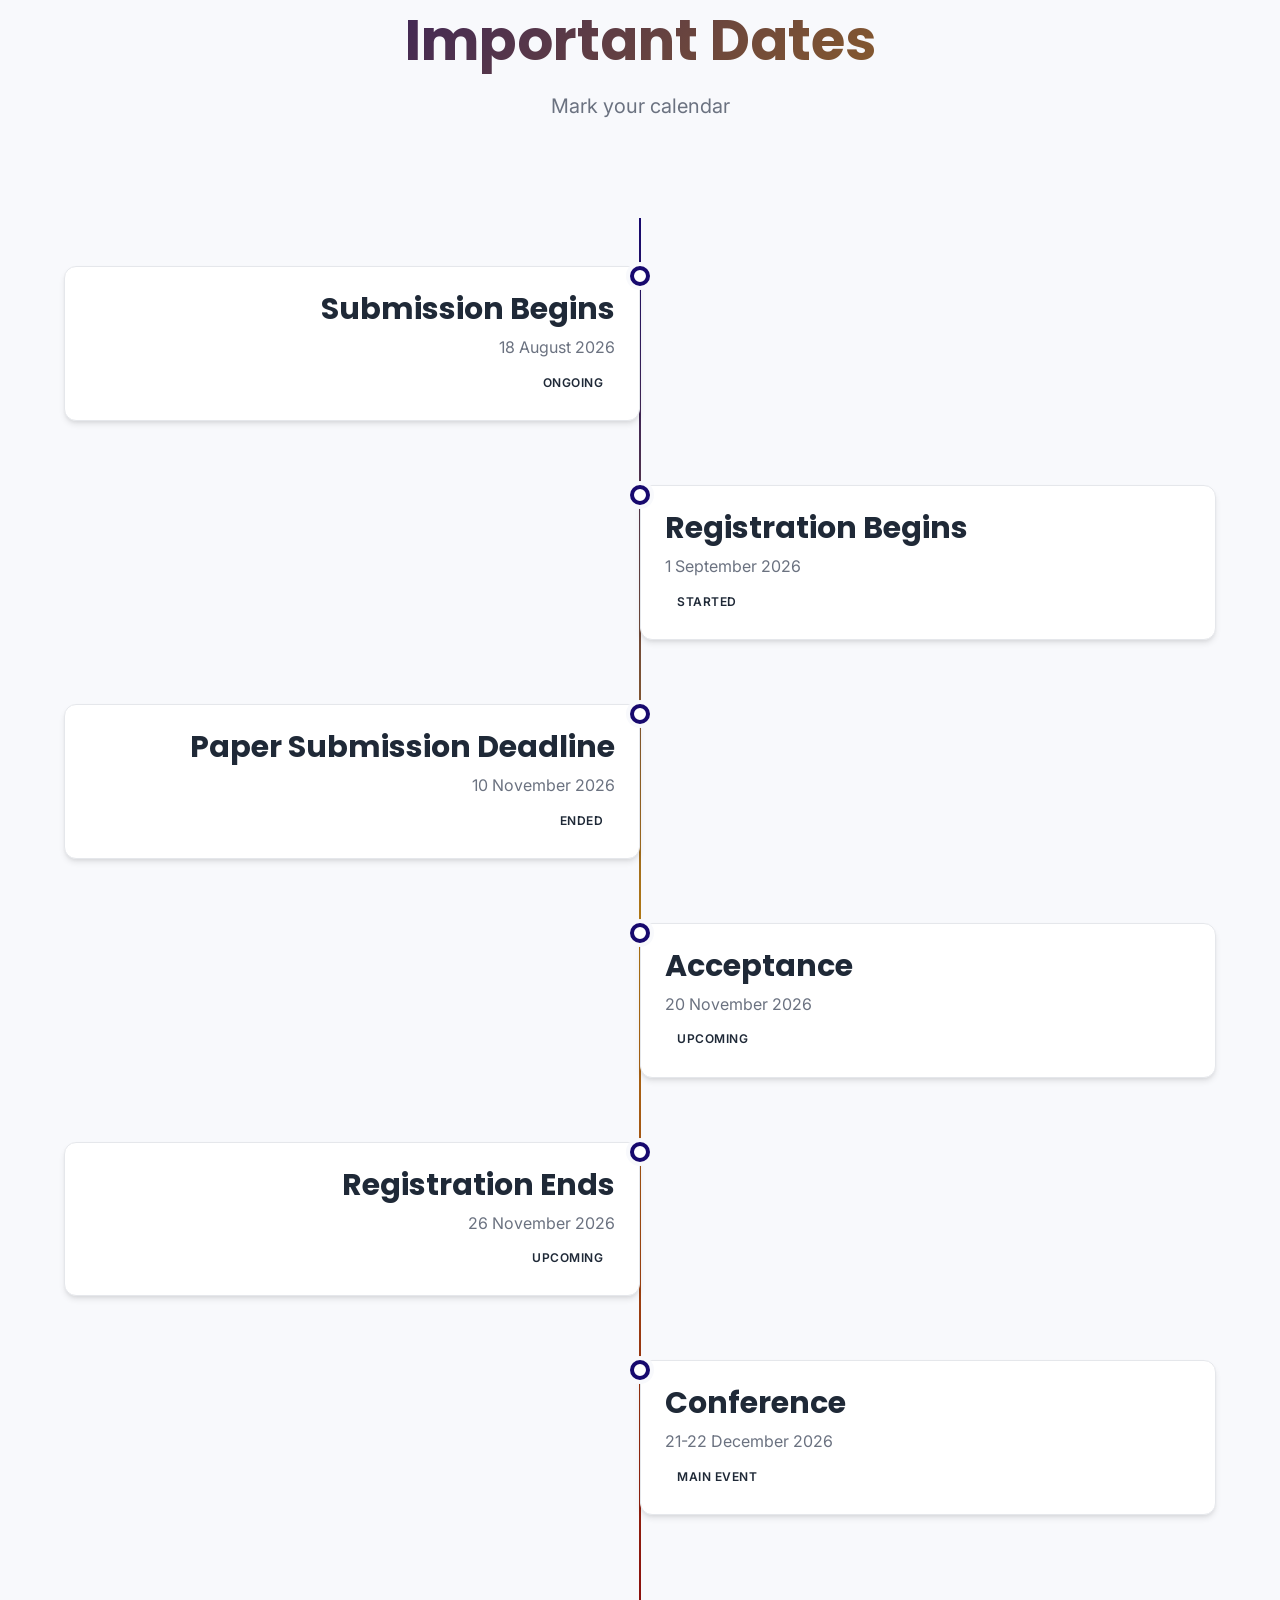
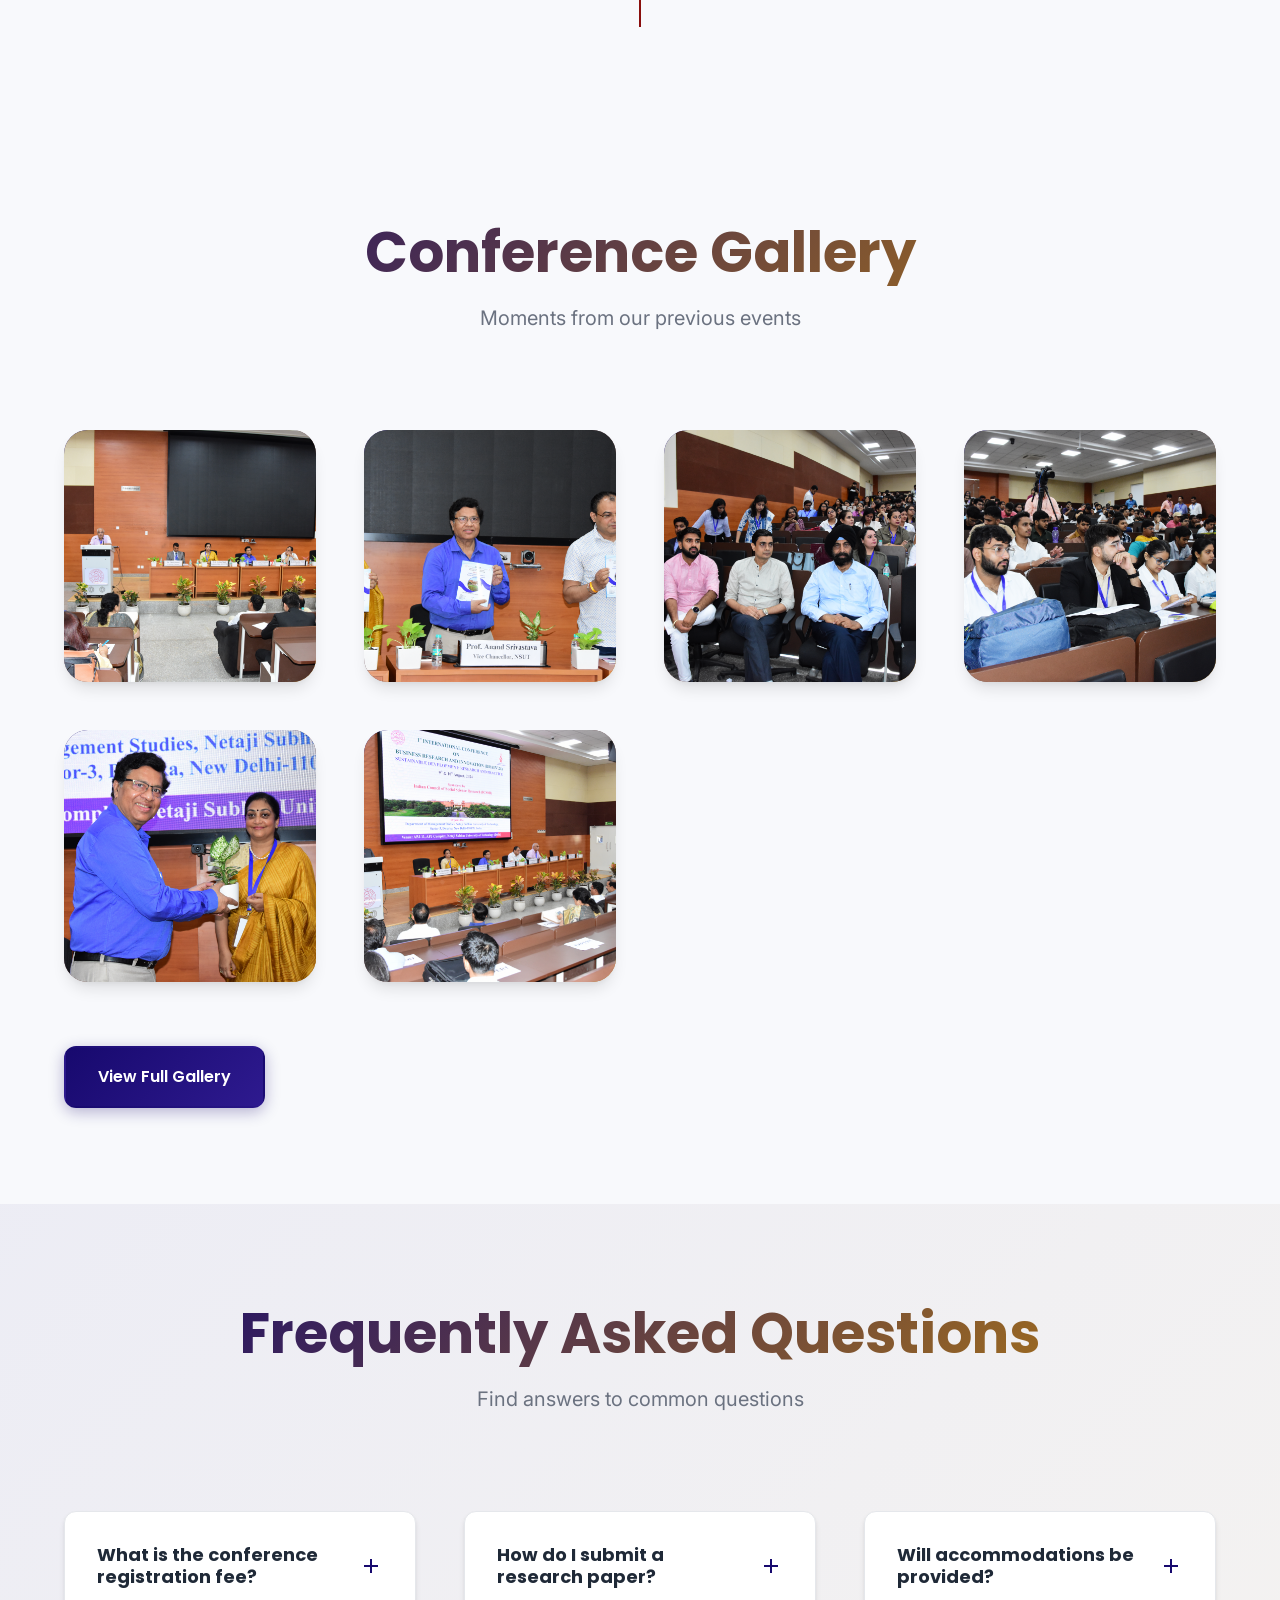
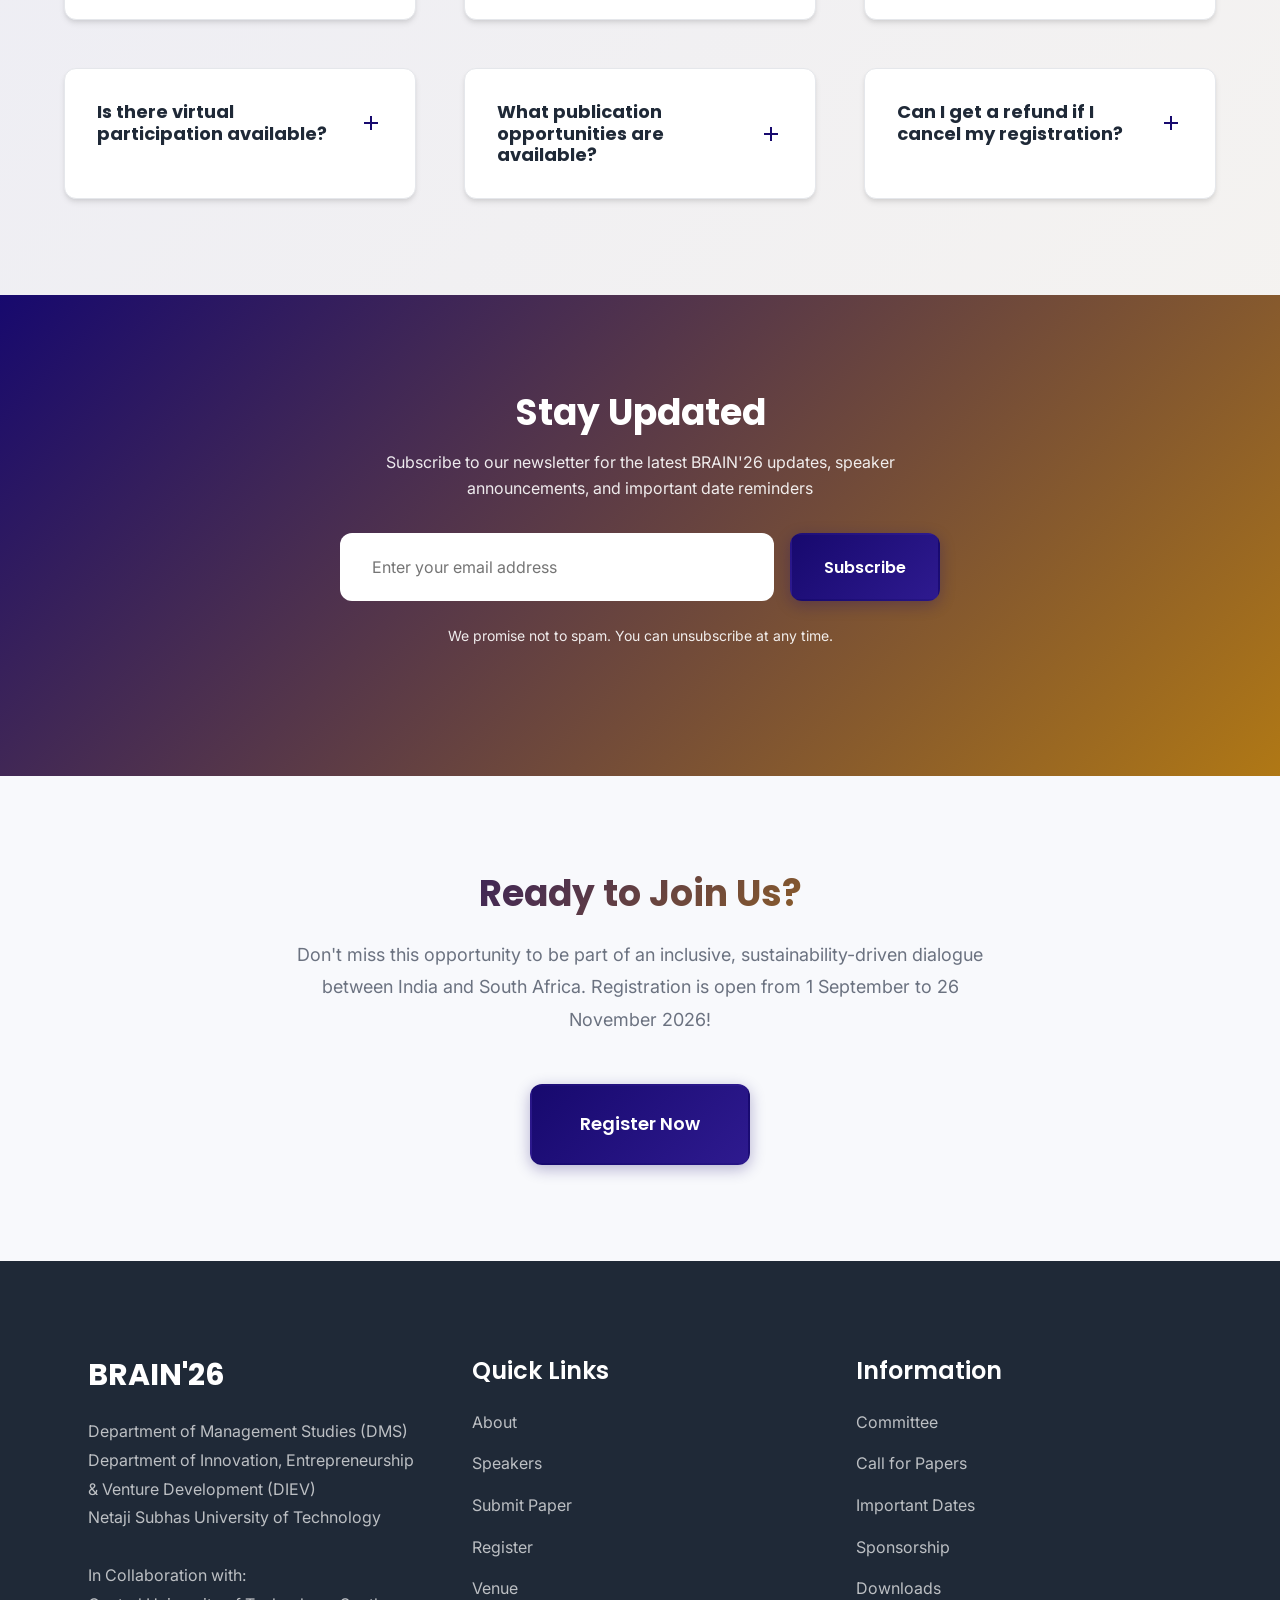
==== commit aa7d1030: "Update index.html" ====
--- a/index.html
+++ b/index.html
@@ -622,19 +622,19 @@
                     <p class="speaker-title">Ph.D, Post Doc Fellowship (OWU, USA), Associate Dean: School of Management and Entrepreneurship, ABVSME, JNU</p>
                 </div>
                 <div class="speaker-card-preview">
-                    <img src="speaker-freda-van-der-walt.jpeg" alt="Prof. (Dr.) Freda van der Walt" class="speaker-photo">
-                    <h3 class="speaker-name">Prof. (Dr.) Freda van der Walt</h3>
-                    <p class="speaker-title">Dean of the Faculty of Management Sciences, Central University of Technology (CUT), South Africa</p>
+                    <img src="UmeshBamel.jpg" alt="Prof. (Dr.) Umesh Bamel" class="speaker-photo">
+                    <h3 class="speaker-name">Prof. (Dr.) Umesh Bamel</h3>
+                    <p class="speaker-title">PhD</p>
                 </div>
                 <div class="speaker-card-preview">
-                    <img src="KumarArvind.jpg.jpeg" alt="Prof. (Dr.) Arvind Kumar" class="speaker-photo">
-                    <h3 class="speaker-name">Prof. (Dr.) Arvind Kumar</h3>
-                    <p class="speaker-title">Ph.D, Post Doc Fellowship (OWU, USA), Associate Dean: School of Management and Entrepreneurship, ABVSME, JNU</p>
+                    <img src="KumarArvind.jpg.jpeg" alt="Prof. (Dr.) Vaishali Sethi" class="speaker-photo">
+                    <h3 class="speaker-name">Prof. (Dr.) Vaishali Sethi</h3>
+                    <p class="speaker-title">Ph.D</p>
                 </div>
                 <div class="speaker-card-preview">
-                    <img src="KumarArvind.jpg.jpeg" alt="Prof. (Dr.) Arvind Kumar" class="speaker-photo">
-                    <h3 class="speaker-name">Prof. (Dr.) Arvind Kumar</h3>
-                    <p class="speaker-title">Ph.D, Post Doc Fellowship (OWU, USA), Associate Dean: School of Management and Entrepreneurship, ABVSME, JNU</p>
+                    <img src="NavalGarg.jpg" alt="Prof. (Dr.) Naval Garg" class="speaker-photo">
+                    <h3 class="speaker-name">Prof. (Dr.) Naval Garg</h3>
+                    <p class="speaker-title">Ph.D</p>
                 </div>
             </div>
             <div class="section-footer-cta">
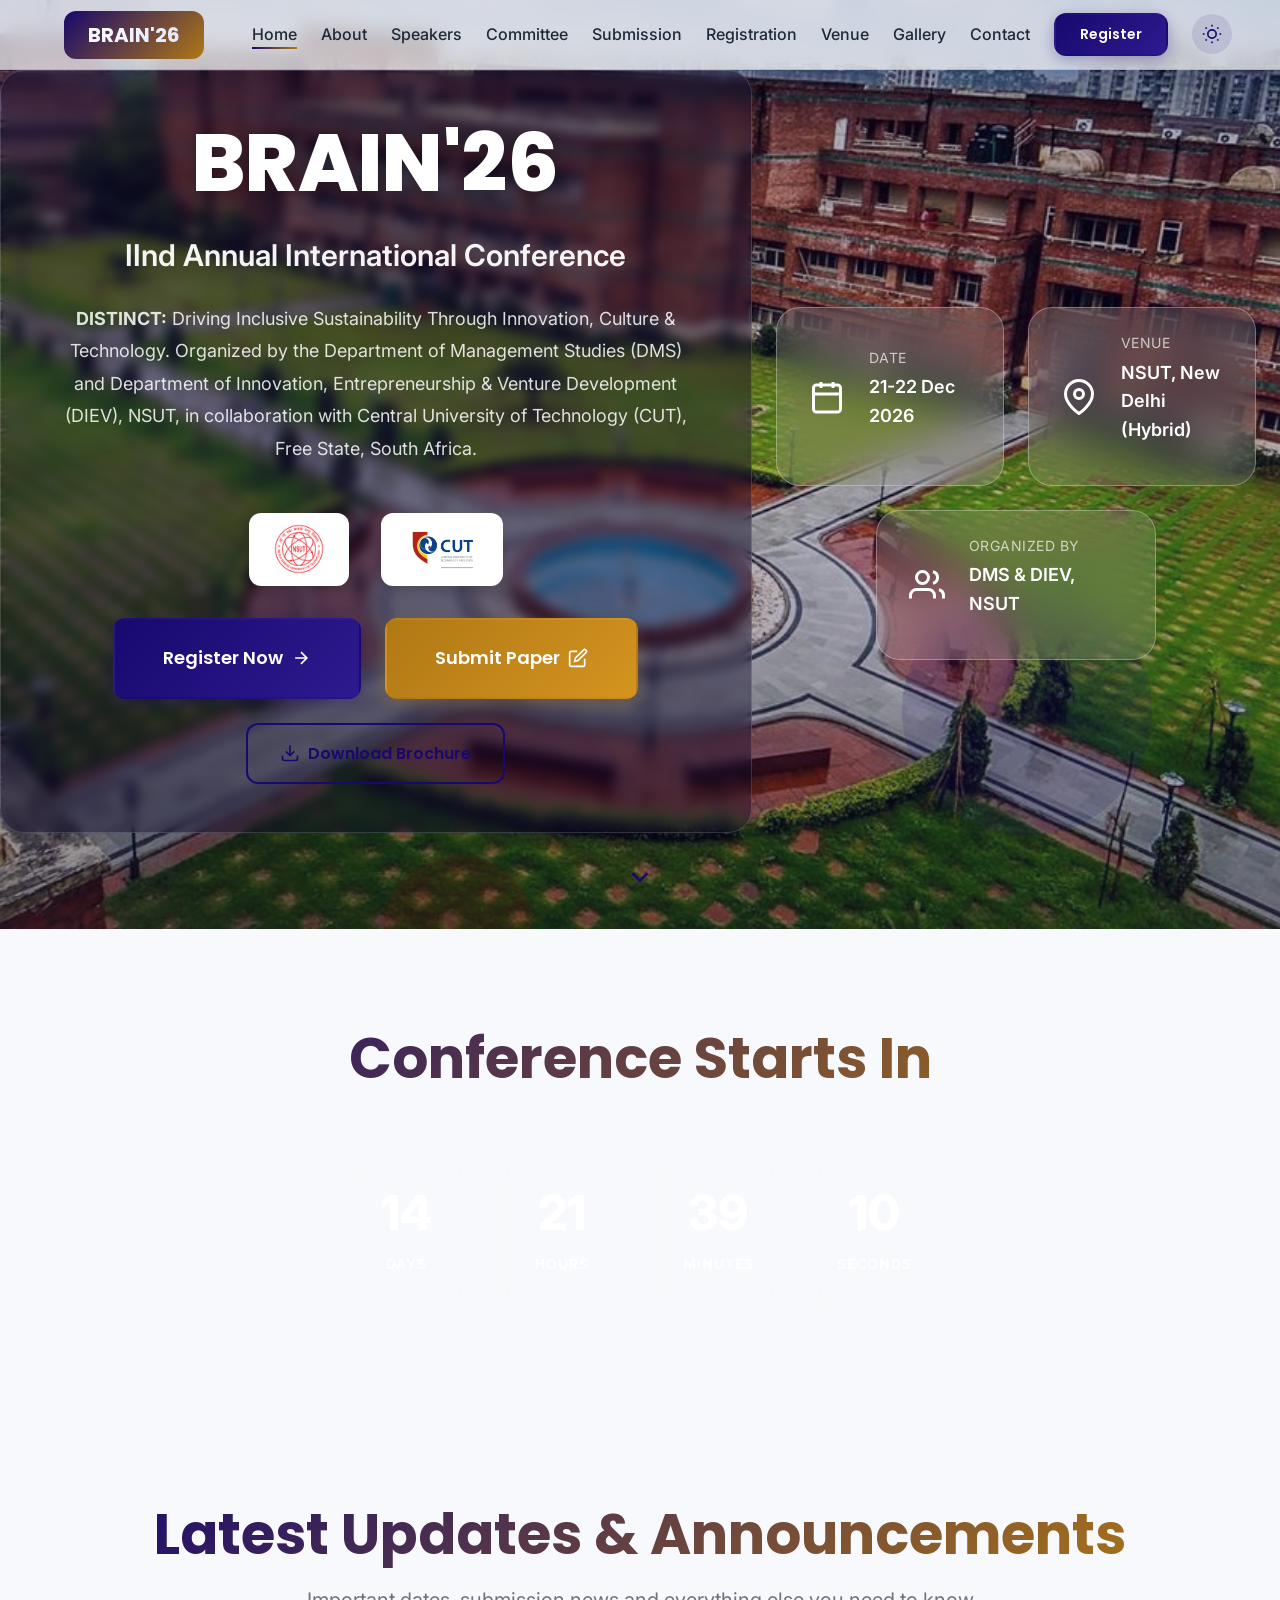
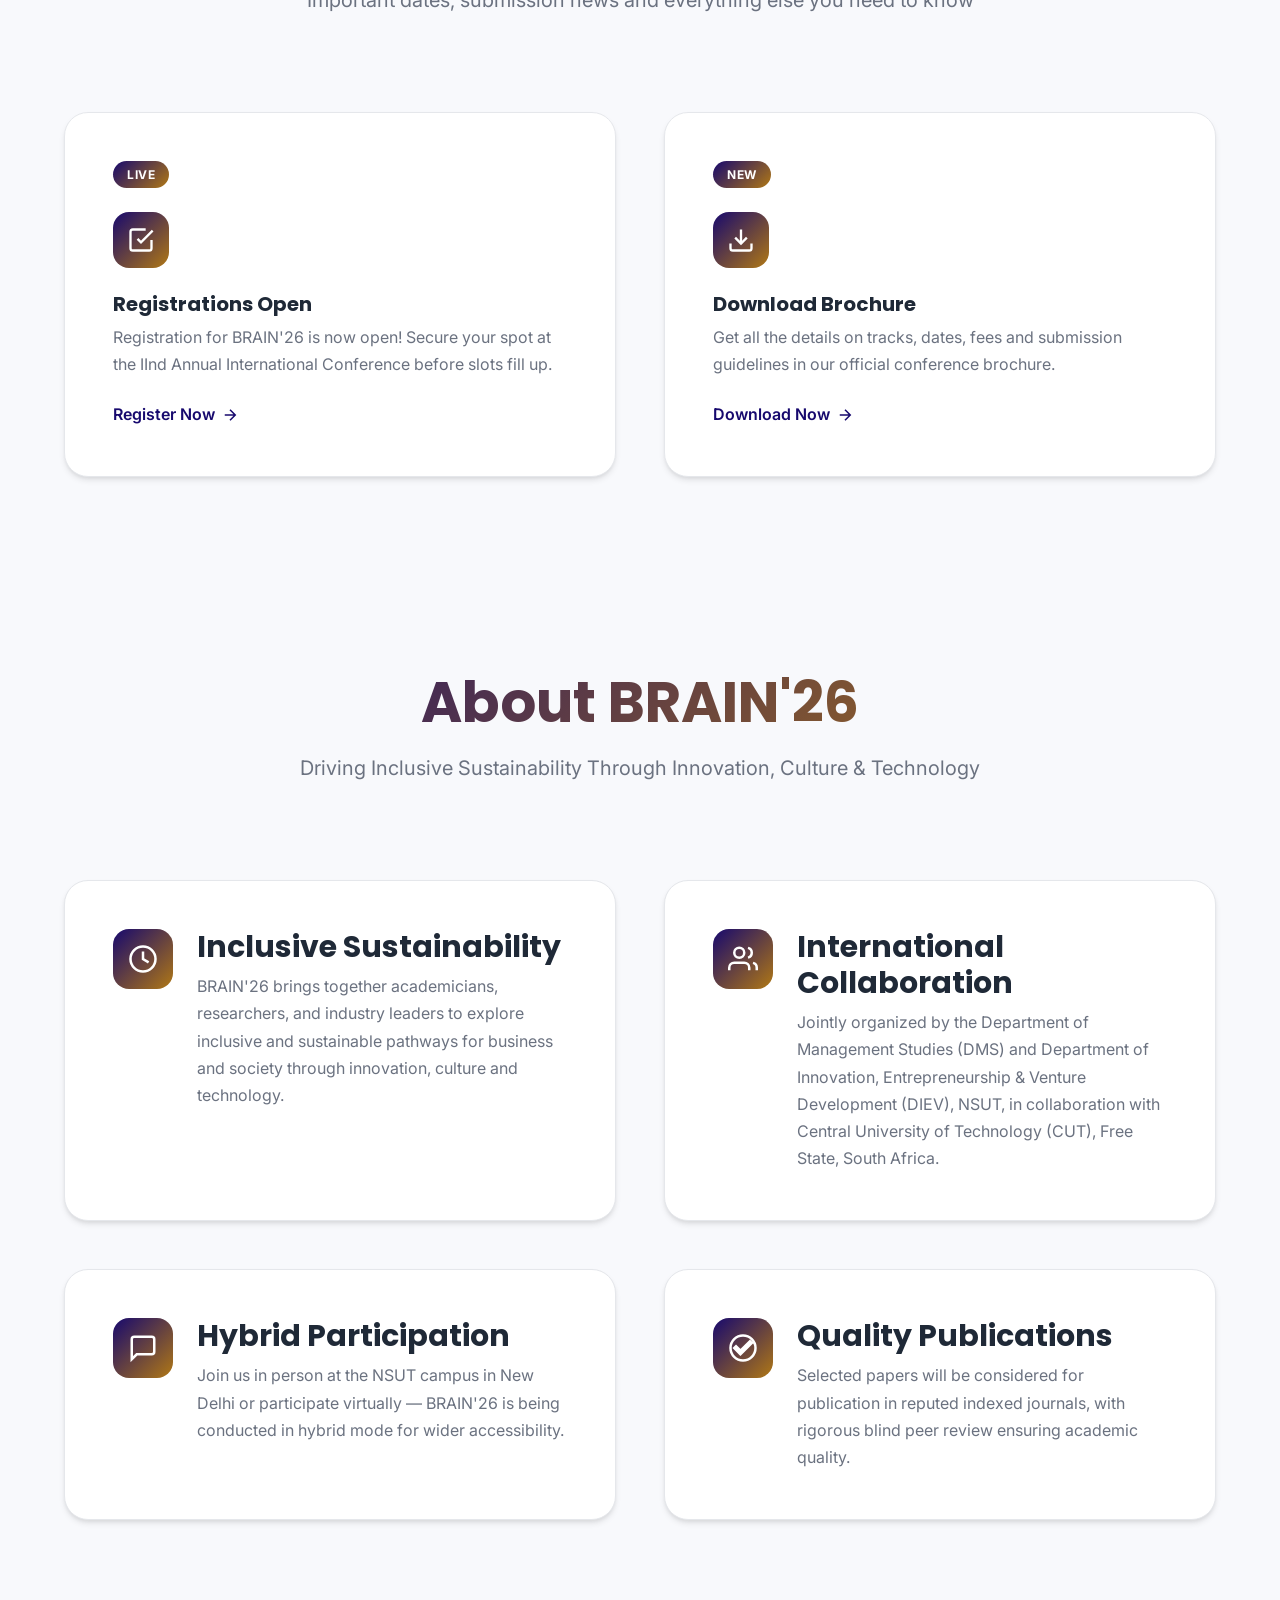
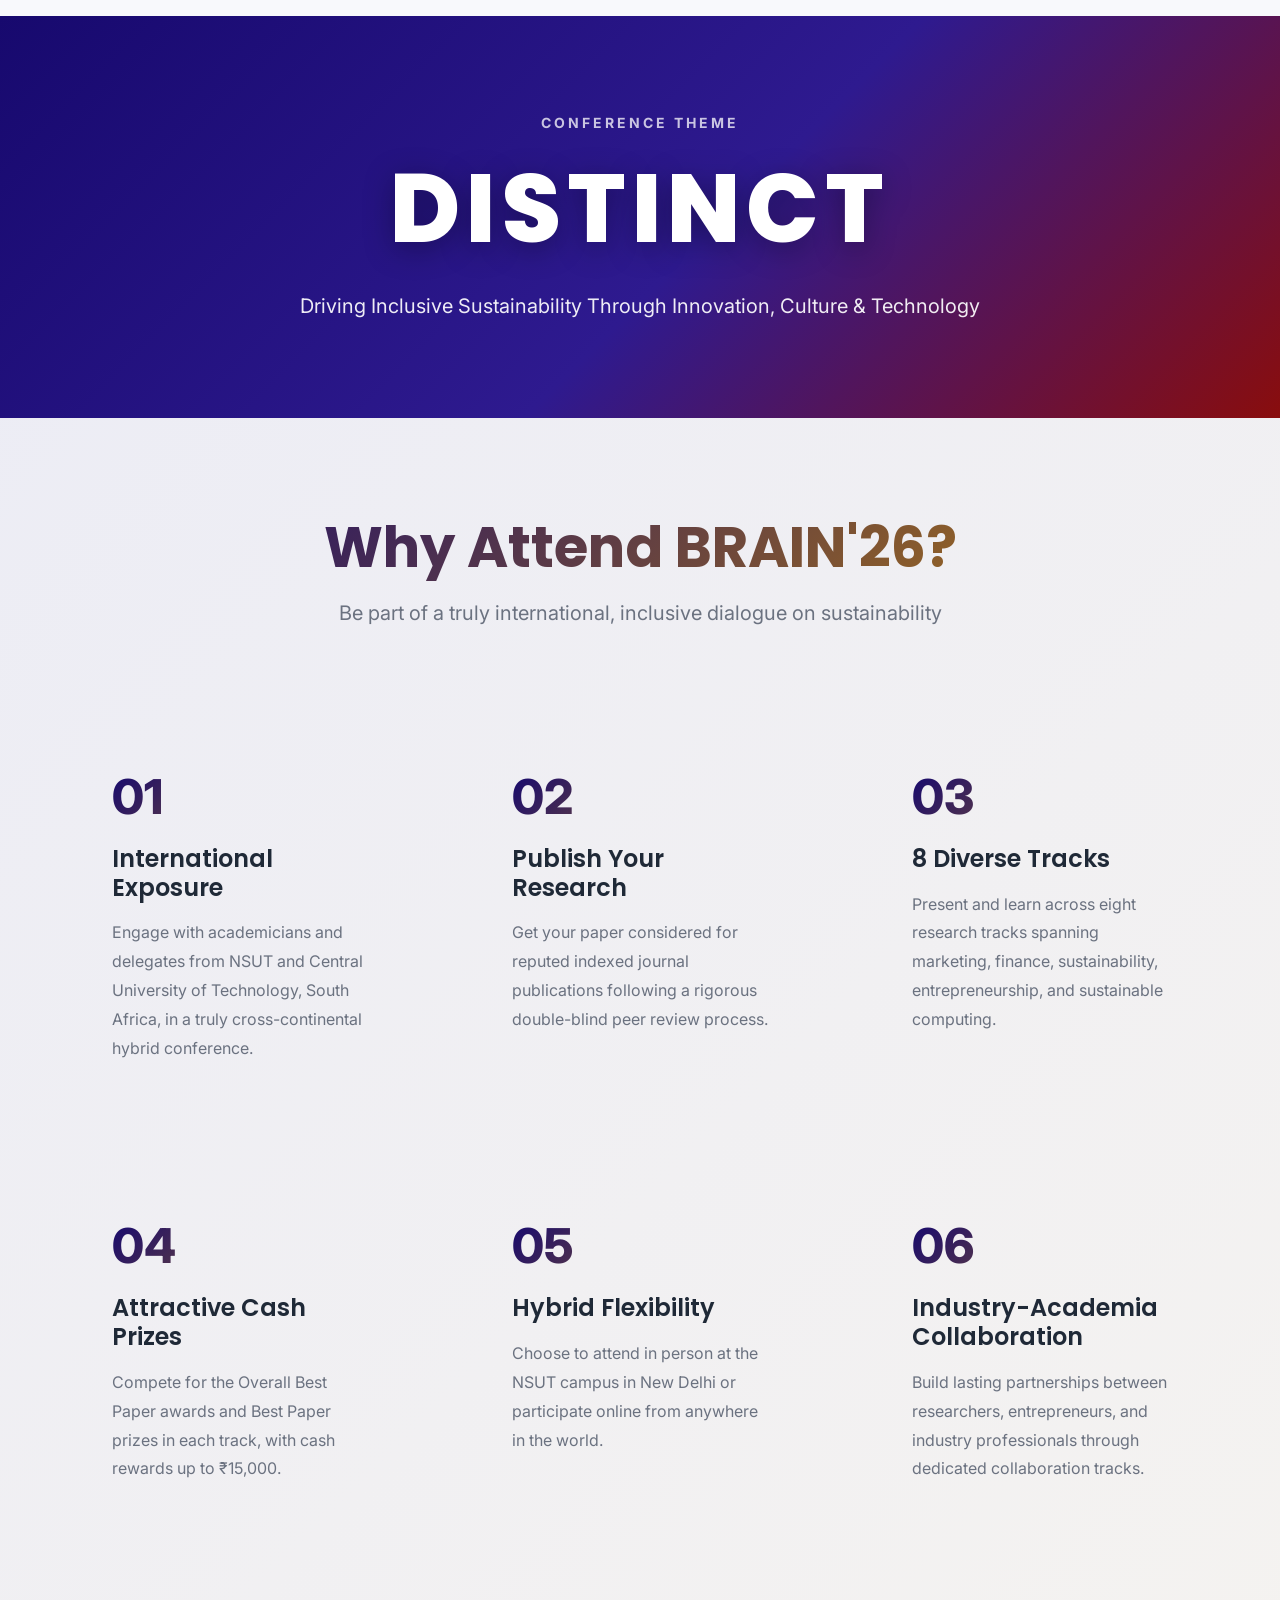
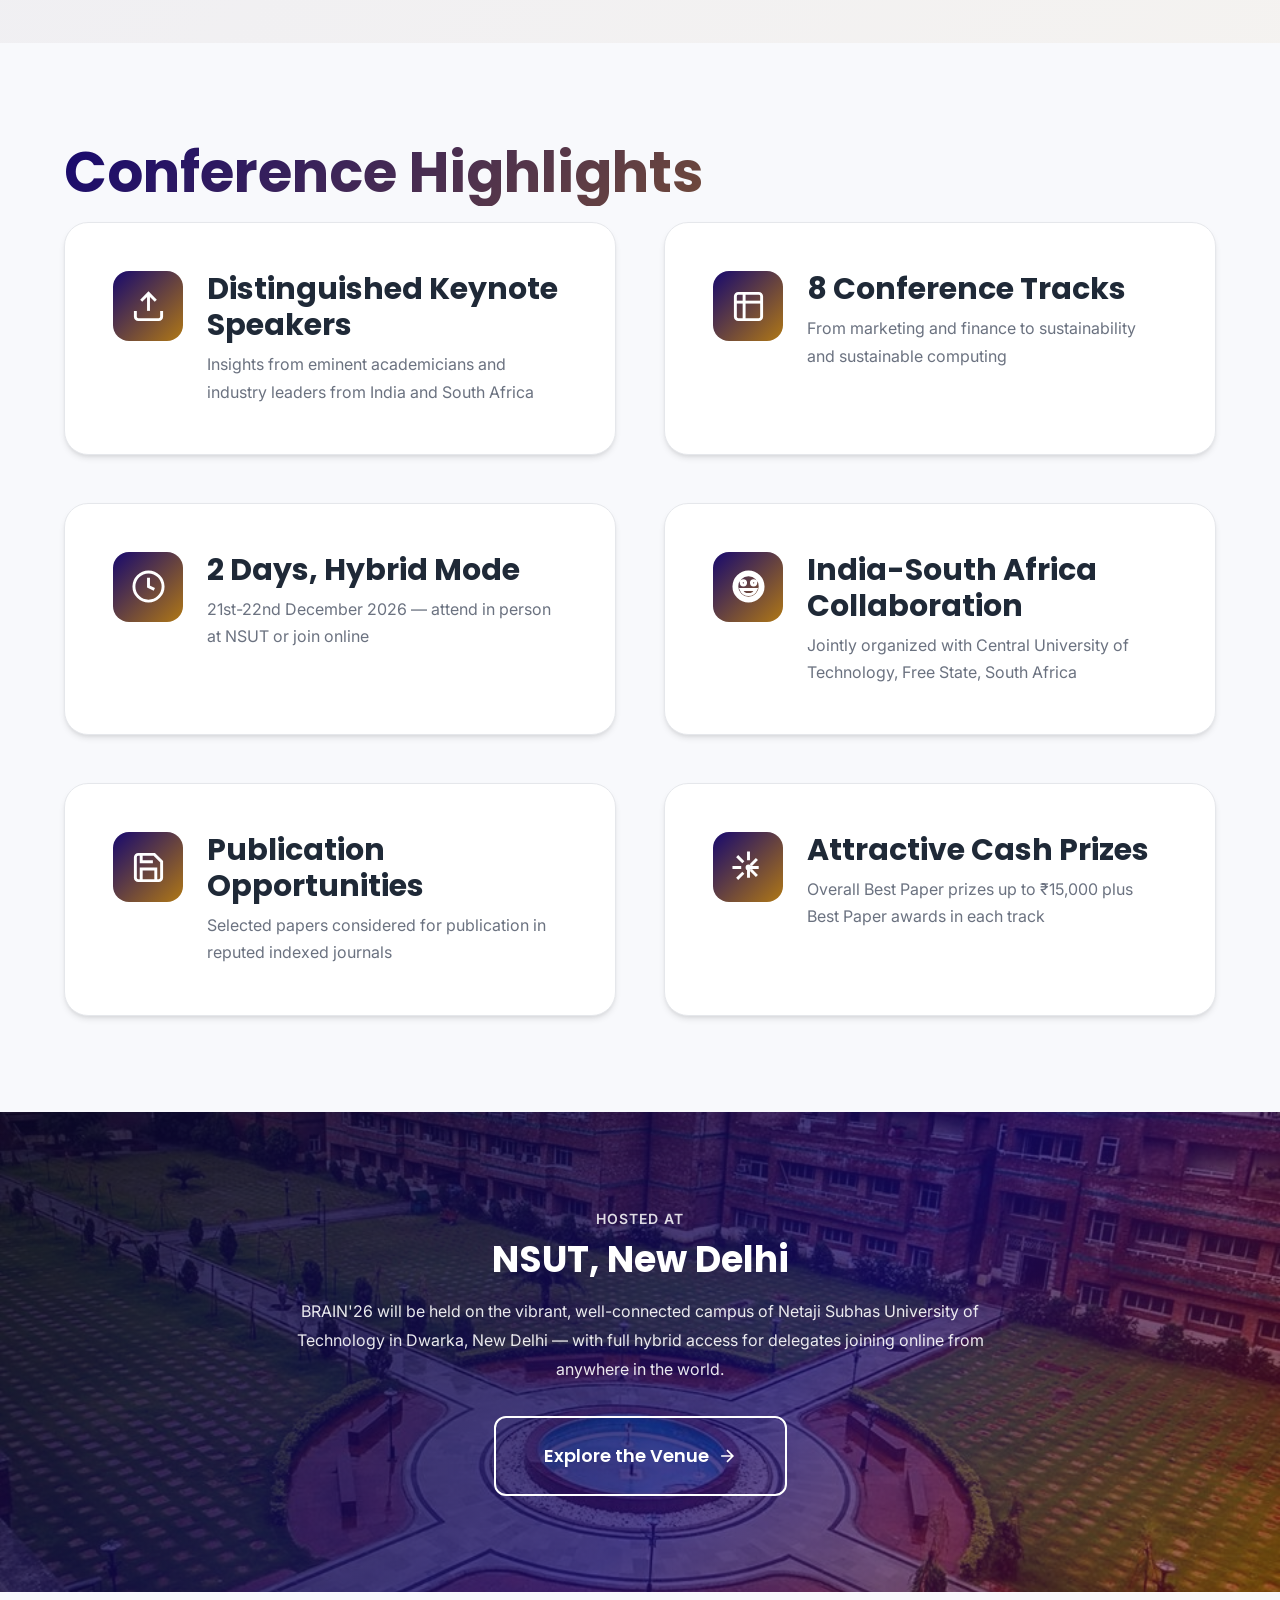
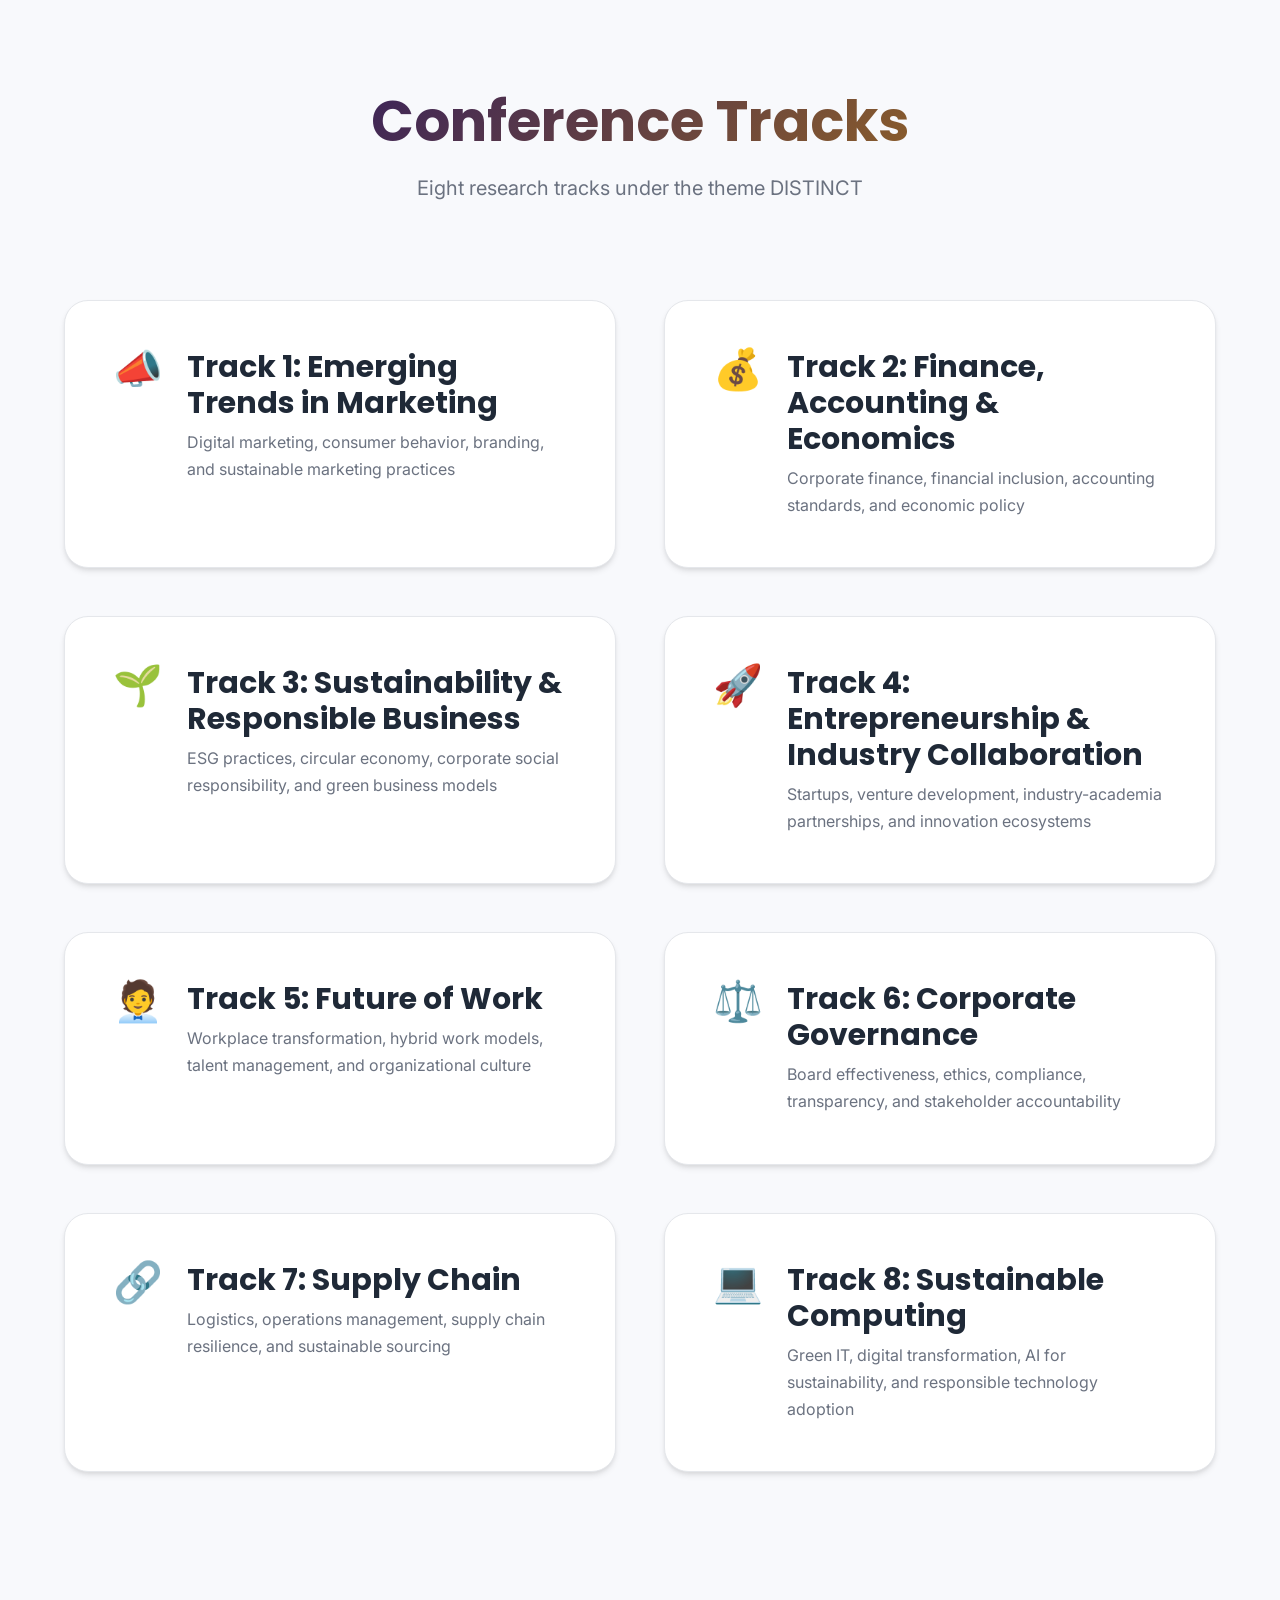
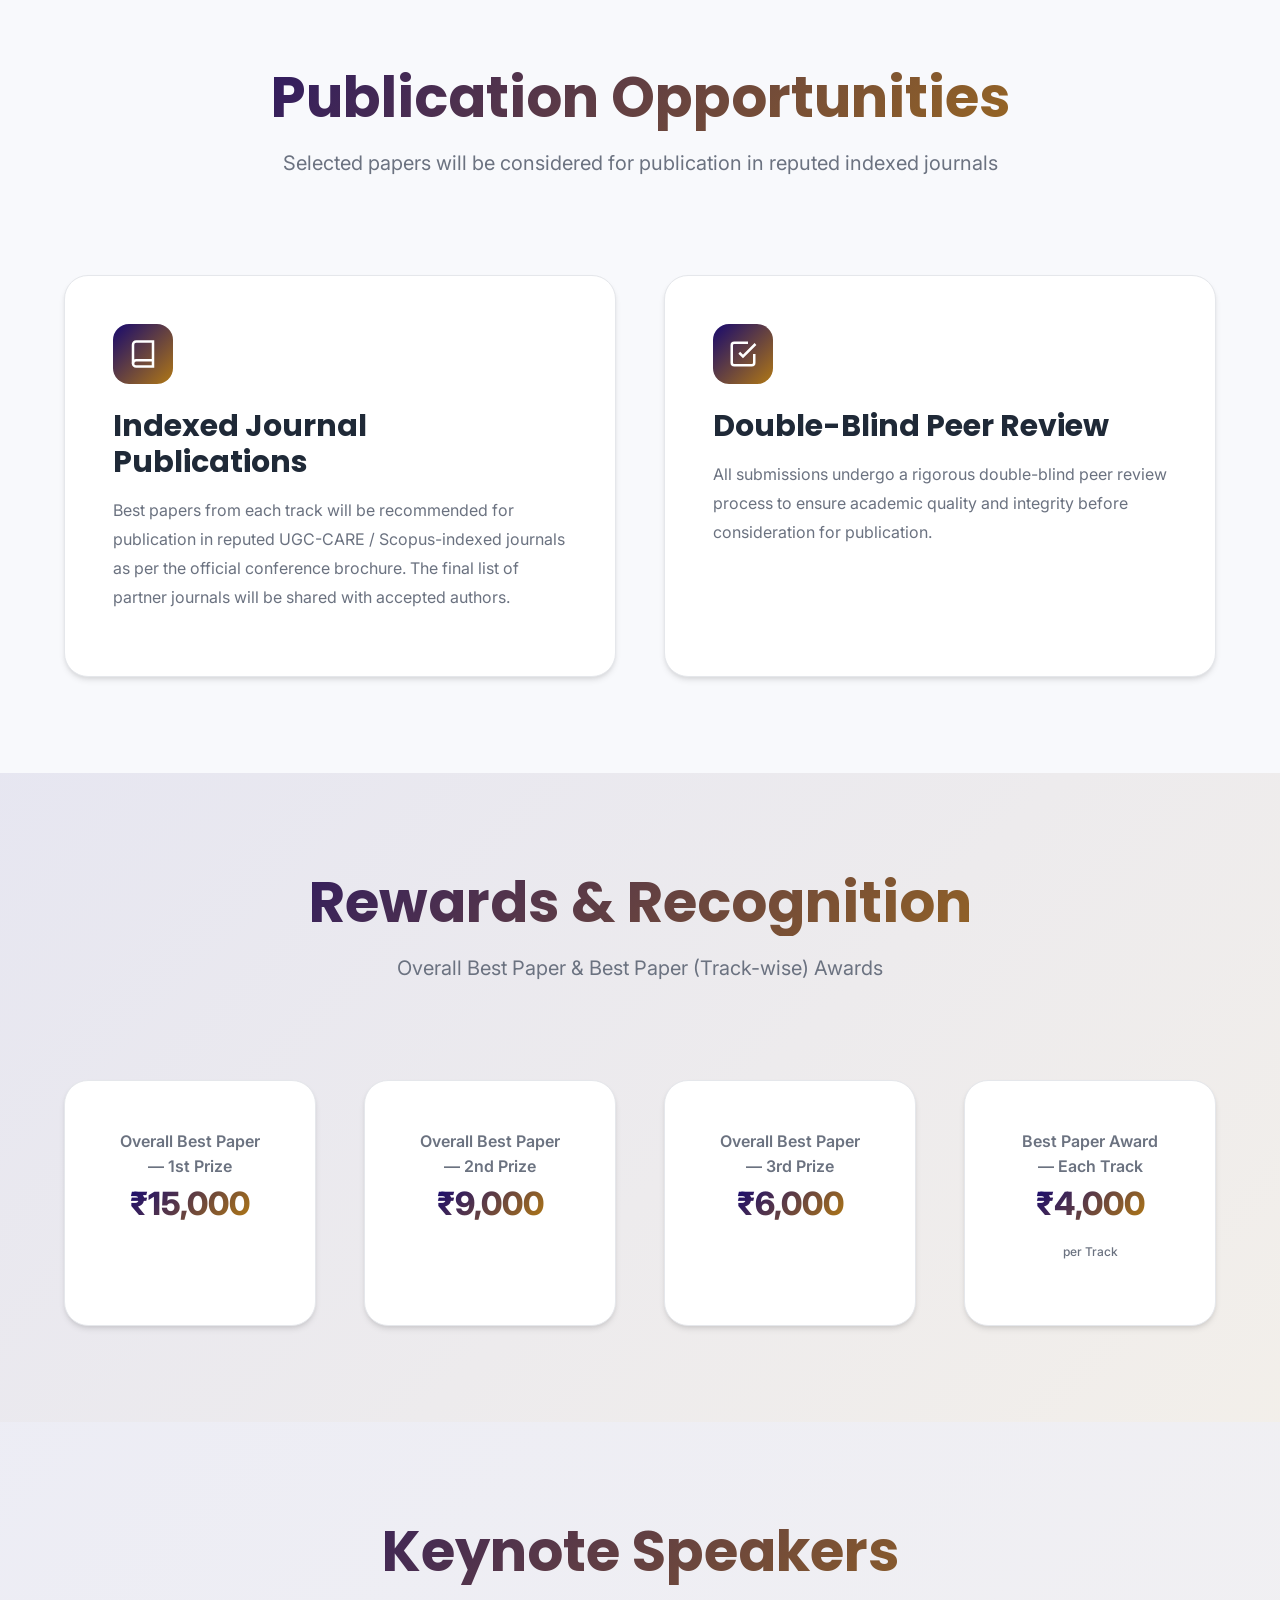
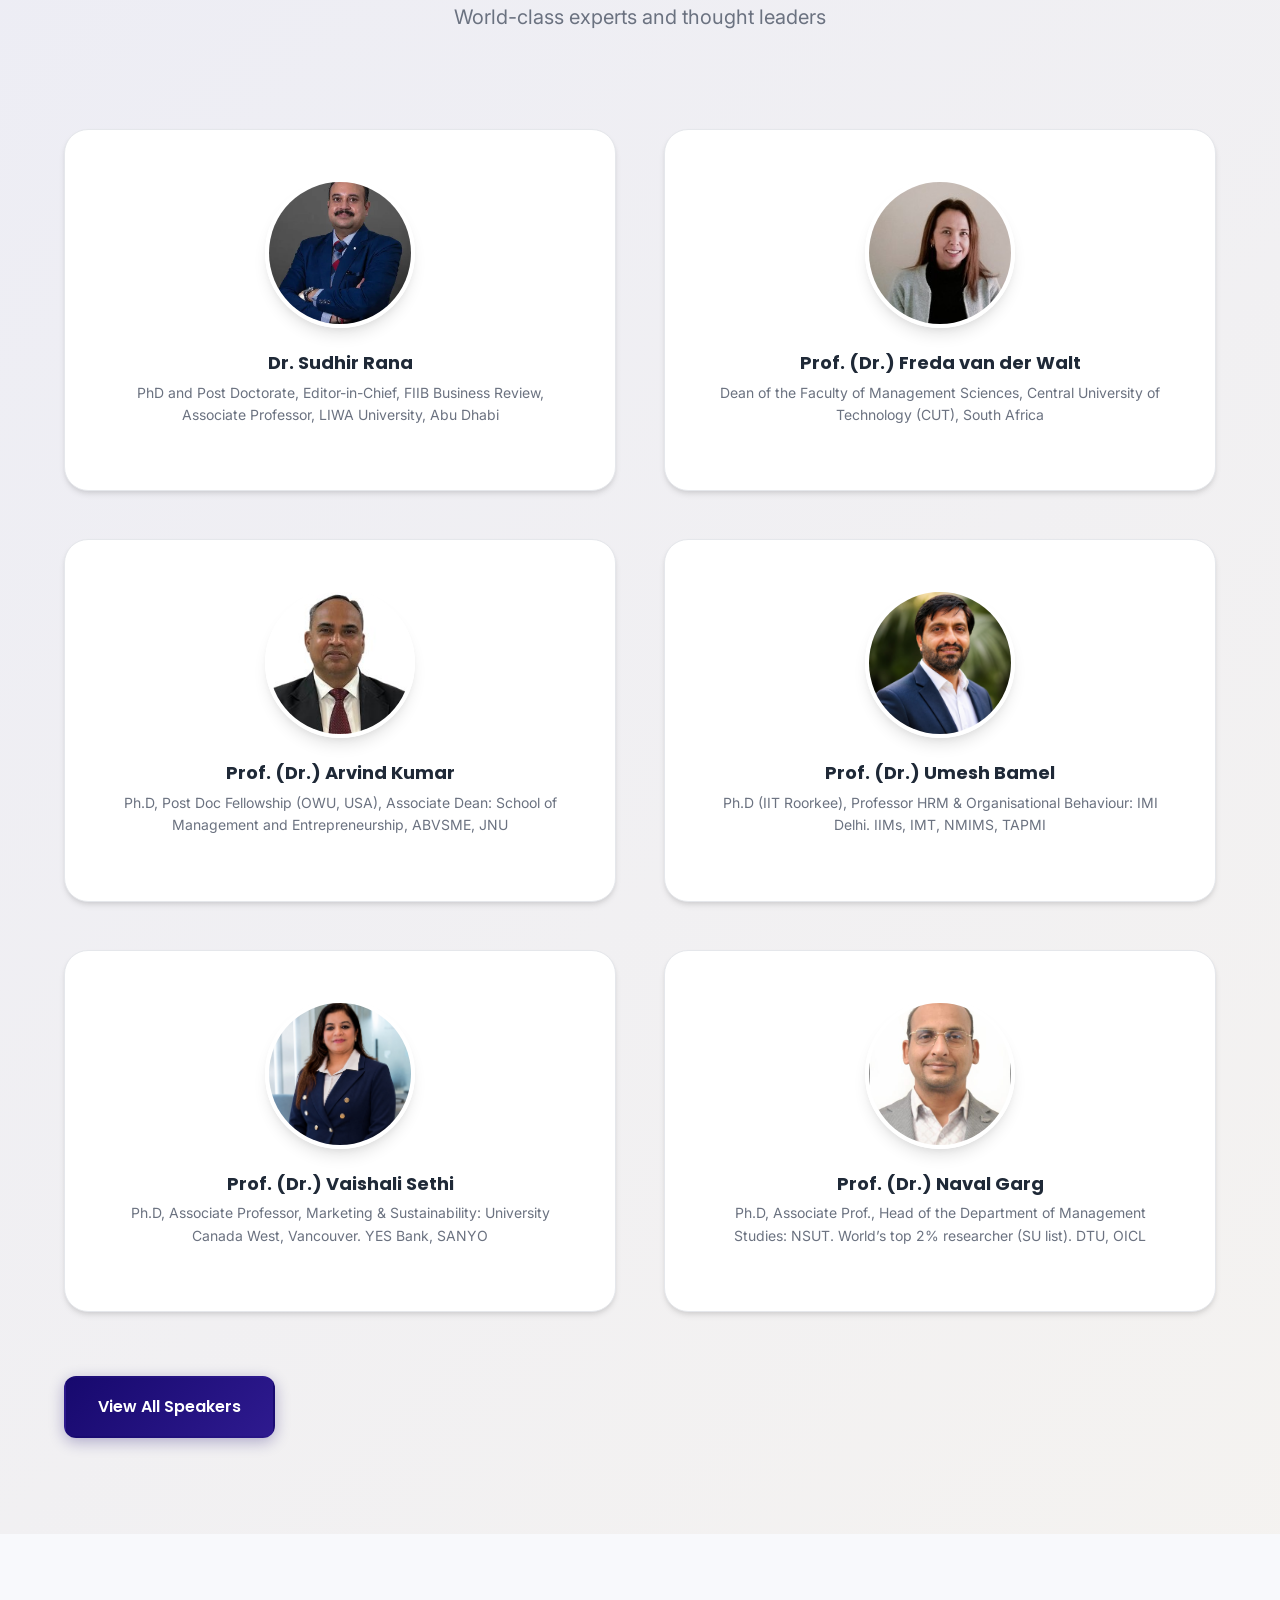
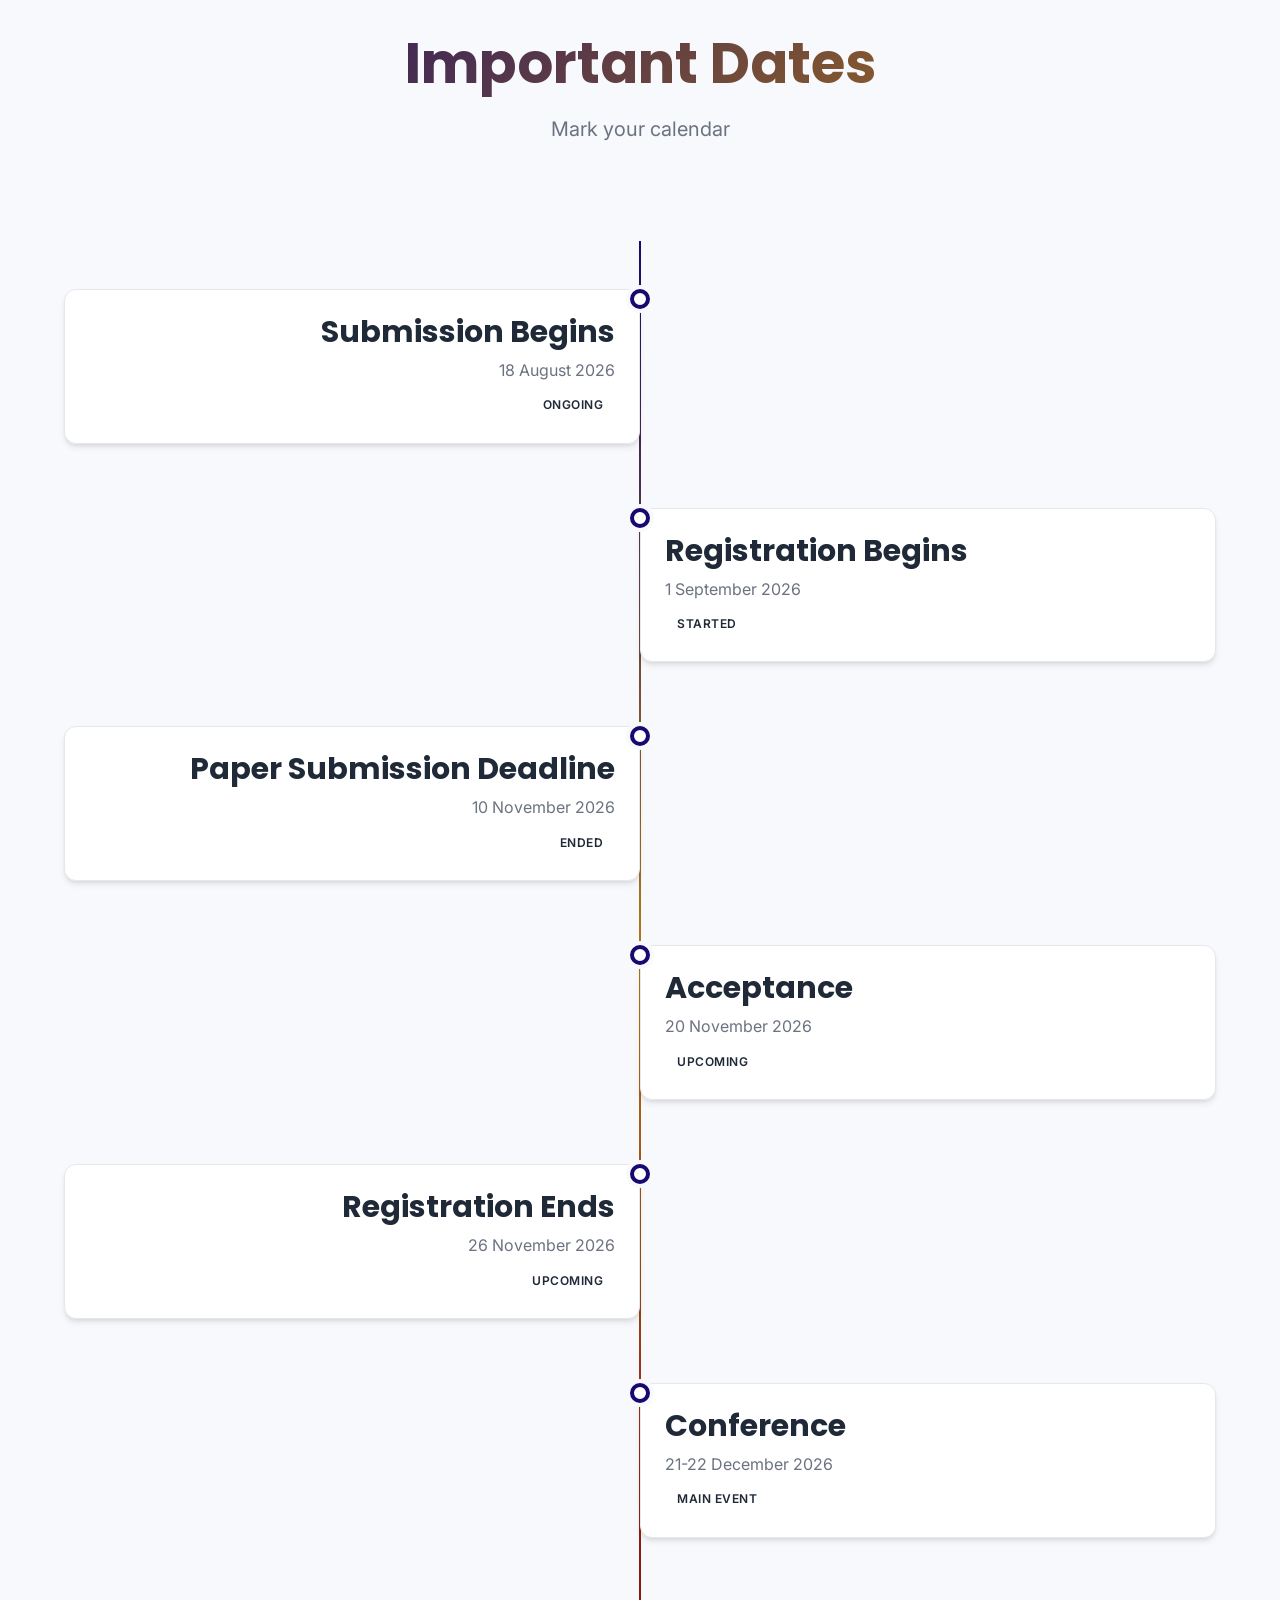
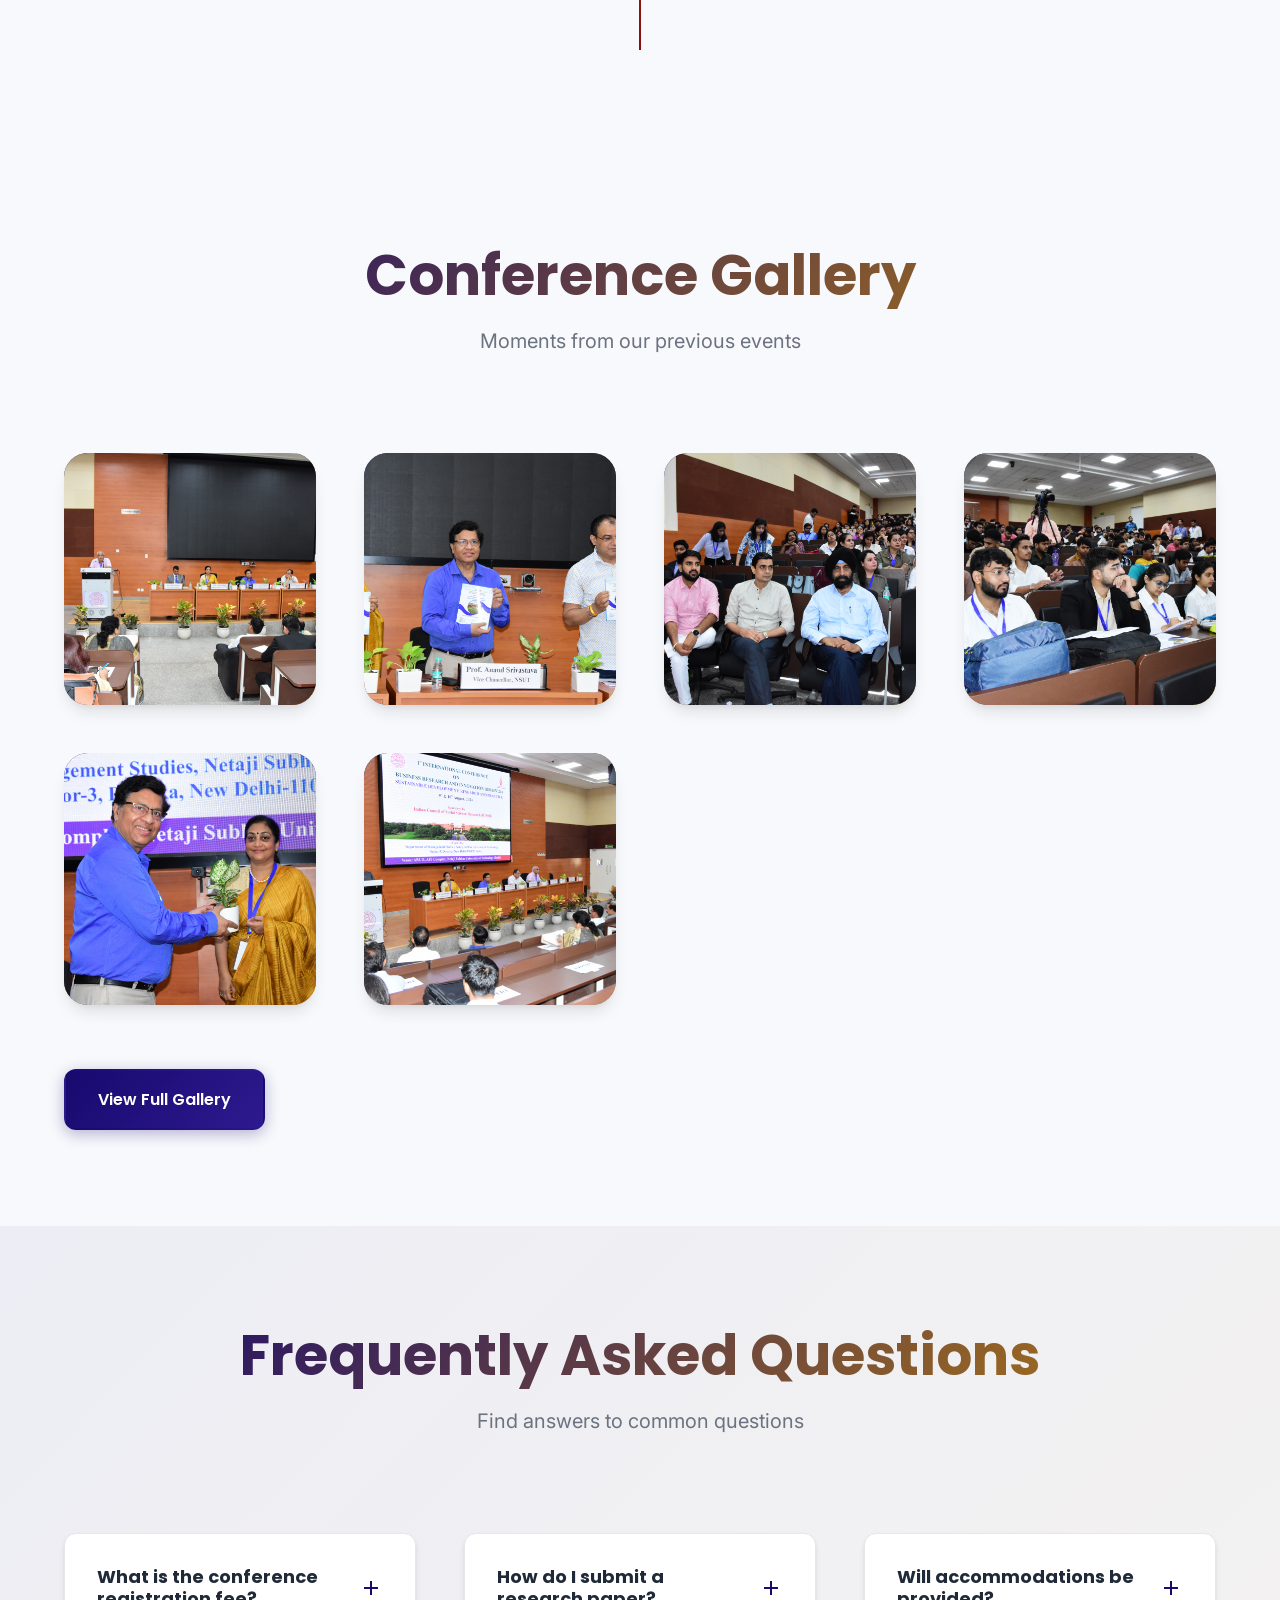
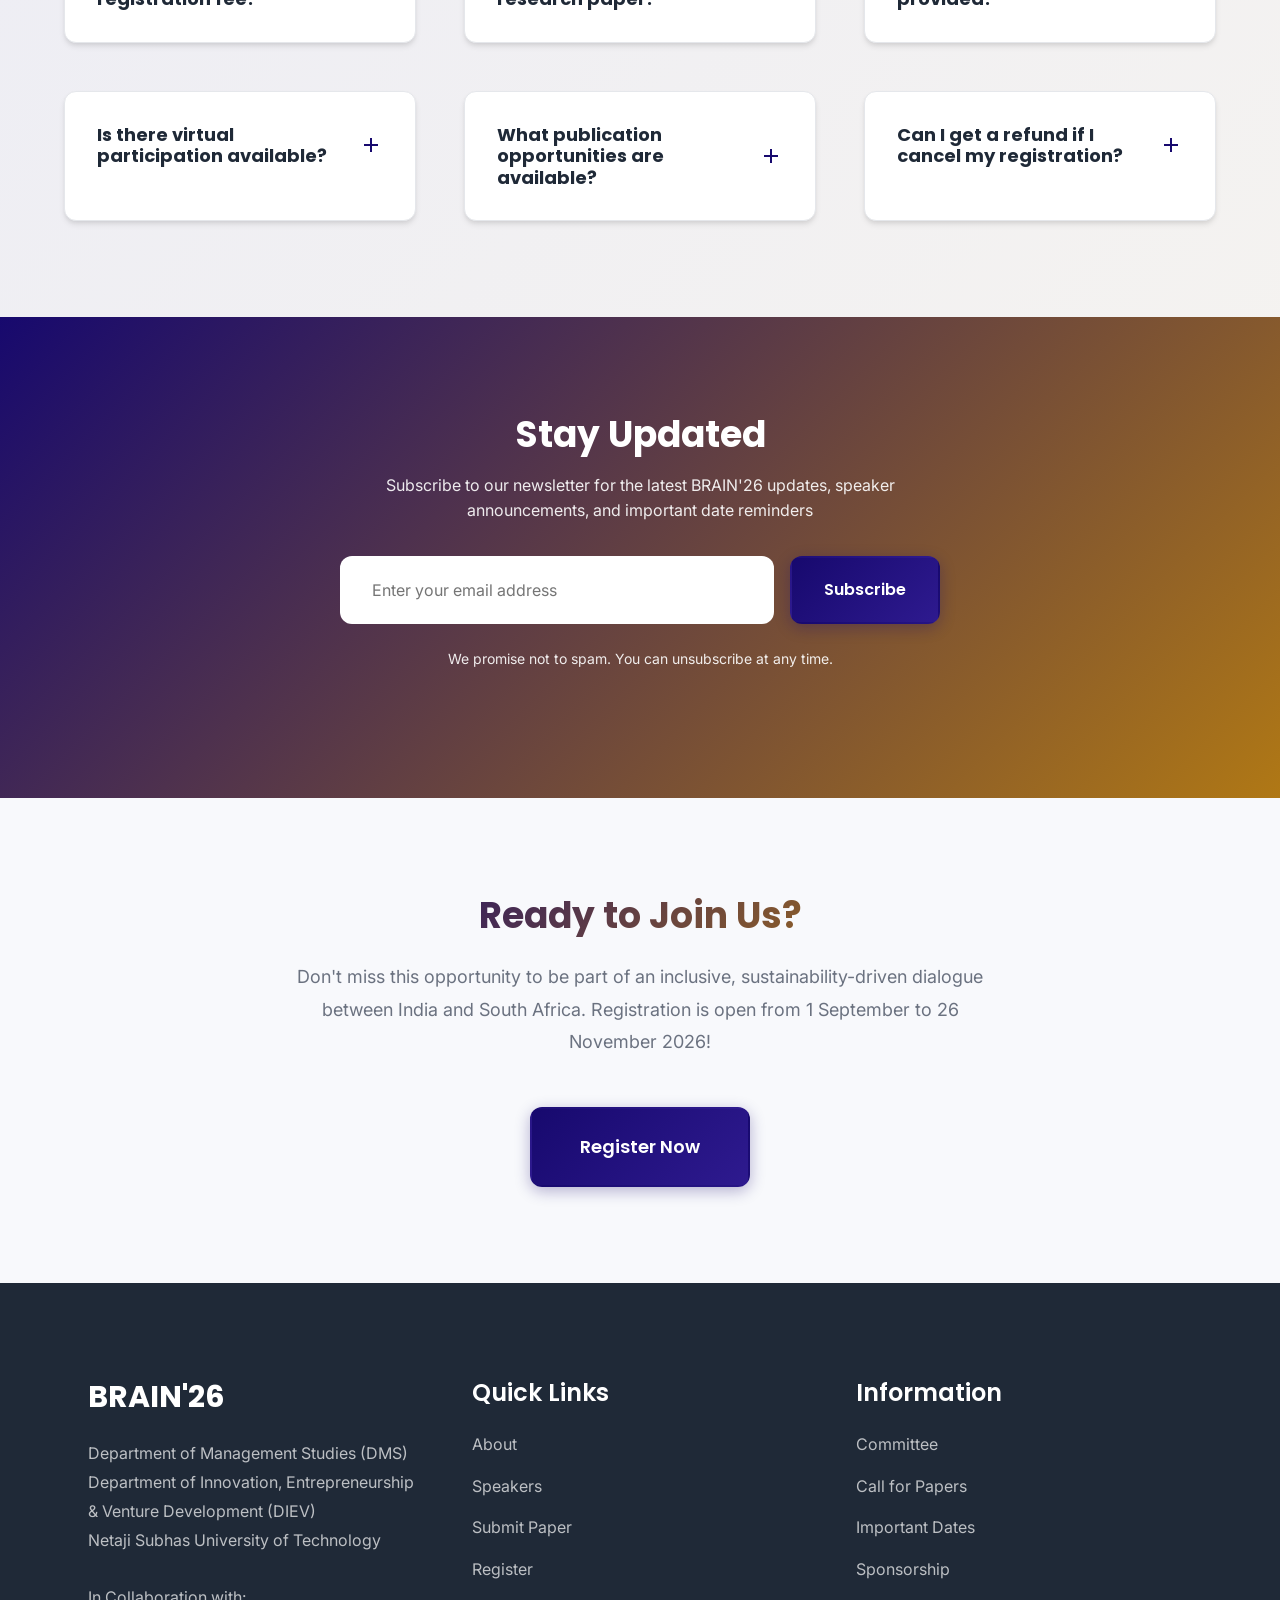
==== commit d00e5ad2: "Update index.html" ====
--- a/index.html
+++ b/index.html
@@ -624,17 +624,17 @@
                 <div class="speaker-card-preview">
                     <img src="UmeshBamel.jpg" alt="Prof. (Dr.) Umesh Bamel" class="speaker-photo">
                     <h3 class="speaker-name">Prof. (Dr.) Umesh Bamel</h3>
-                    <p class="speaker-title">PhD</p>
+                    <p class="speaker-title">Ph.D (IIT Roorkee), Professor HRM & Organisational Behaviour: IMI Delhi. IIMs, IMT, NMIMS, TAPMI</p>
                 </div>
                 <div class="speaker-card-preview">
-                    <img src="KumarArvind.jpg.jpeg" alt="Prof. (Dr.) Vaishali Sethi" class="speaker-photo">
+                    <img src="VaishaliSethi.jpeg" alt="Prof. (Dr.) Vaishali Sethi" class="speaker-photo">
                     <h3 class="speaker-name">Prof. (Dr.) Vaishali Sethi</h3>
-                    <p class="speaker-title">Ph.D</p>
+                    <p class="speaker-title">Ph.D, Associate Professor, Marketing & Sustainability: University Canada West, Vancouver. YES Bank, SANYO</p>
                 </div>
                 <div class="speaker-card-preview">
                     <img src="NavalGarg.jpg" alt="Prof. (Dr.) Naval Garg" class="speaker-photo">
                     <h3 class="speaker-name">Prof. (Dr.) Naval Garg</h3>
-                    <p class="speaker-title">Ph.D</p>
+                    <p class="speaker-title">Ph.D, Associate Prof., Head of the Department of Management Studies: NSUT. World’s top 2% researcher (SU list). DTU, OICL</p>
                 </div>
             </div>
             <div class="section-footer-cta">
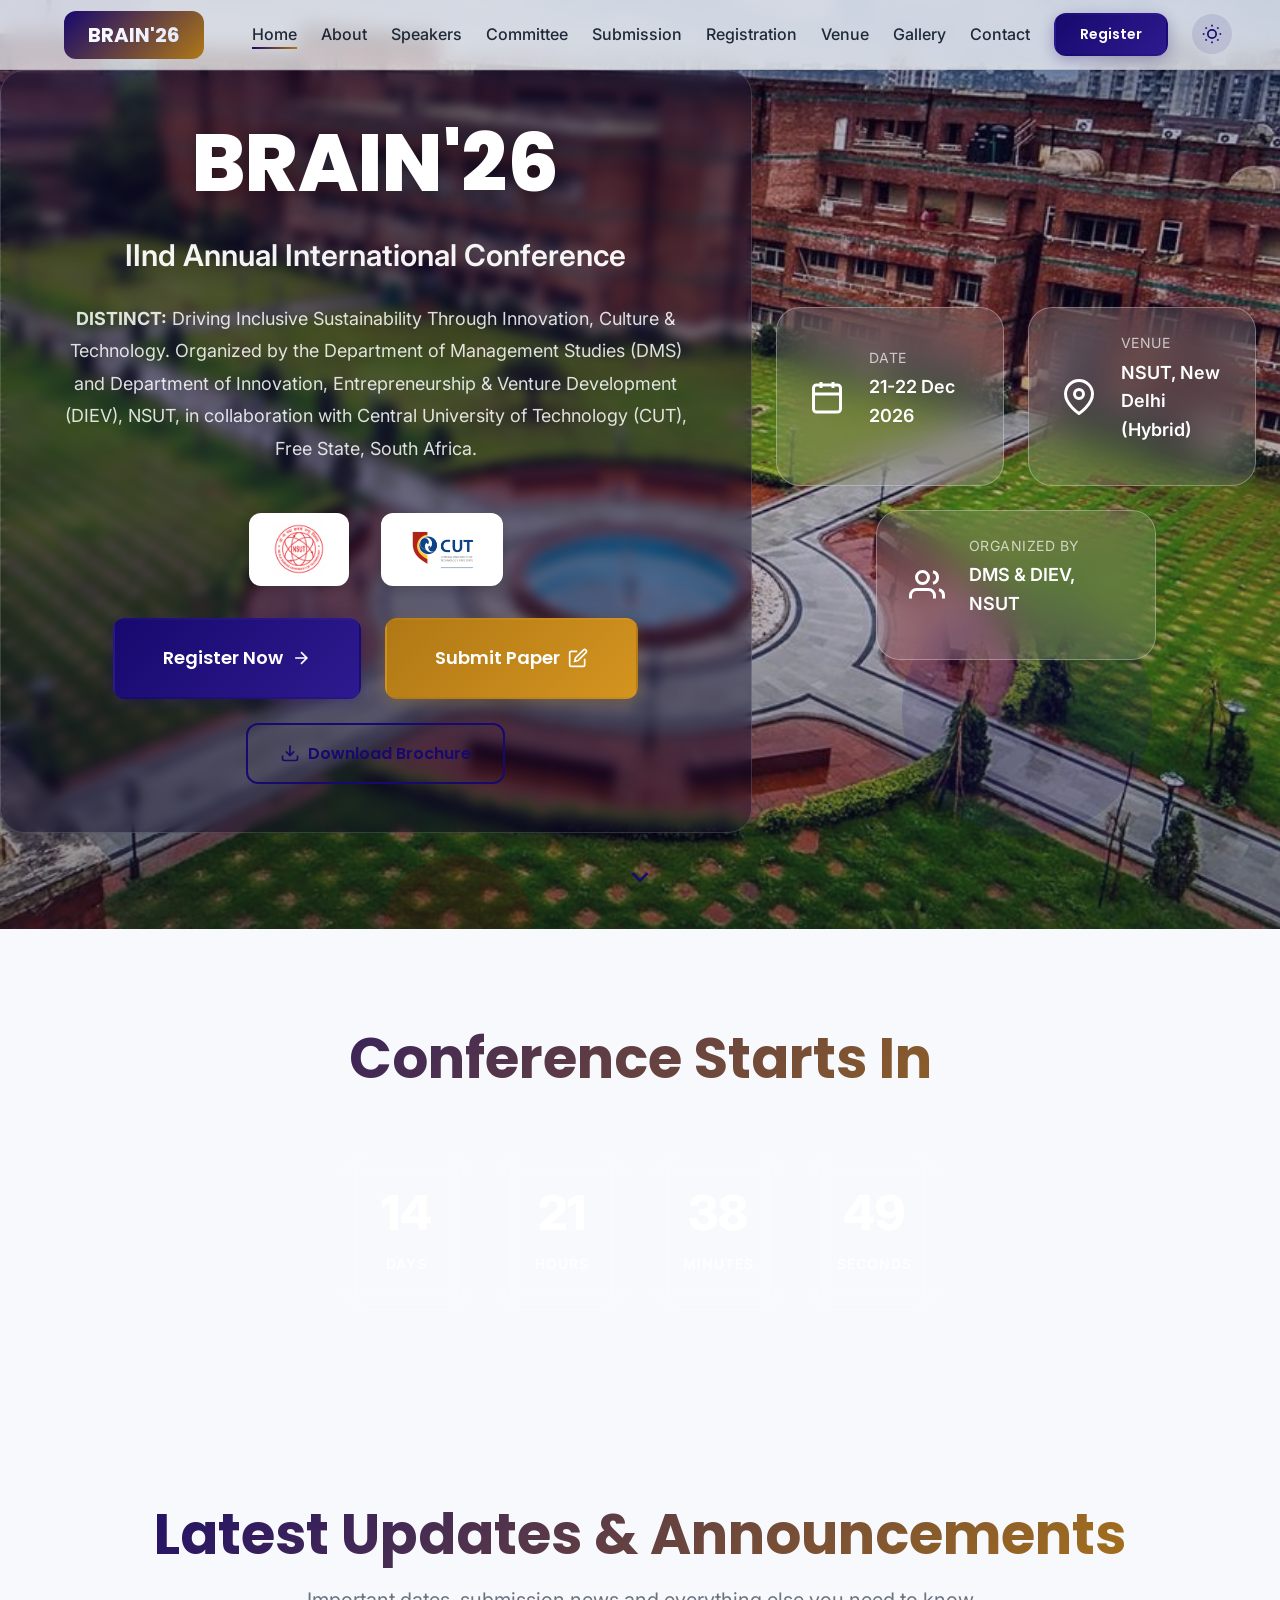
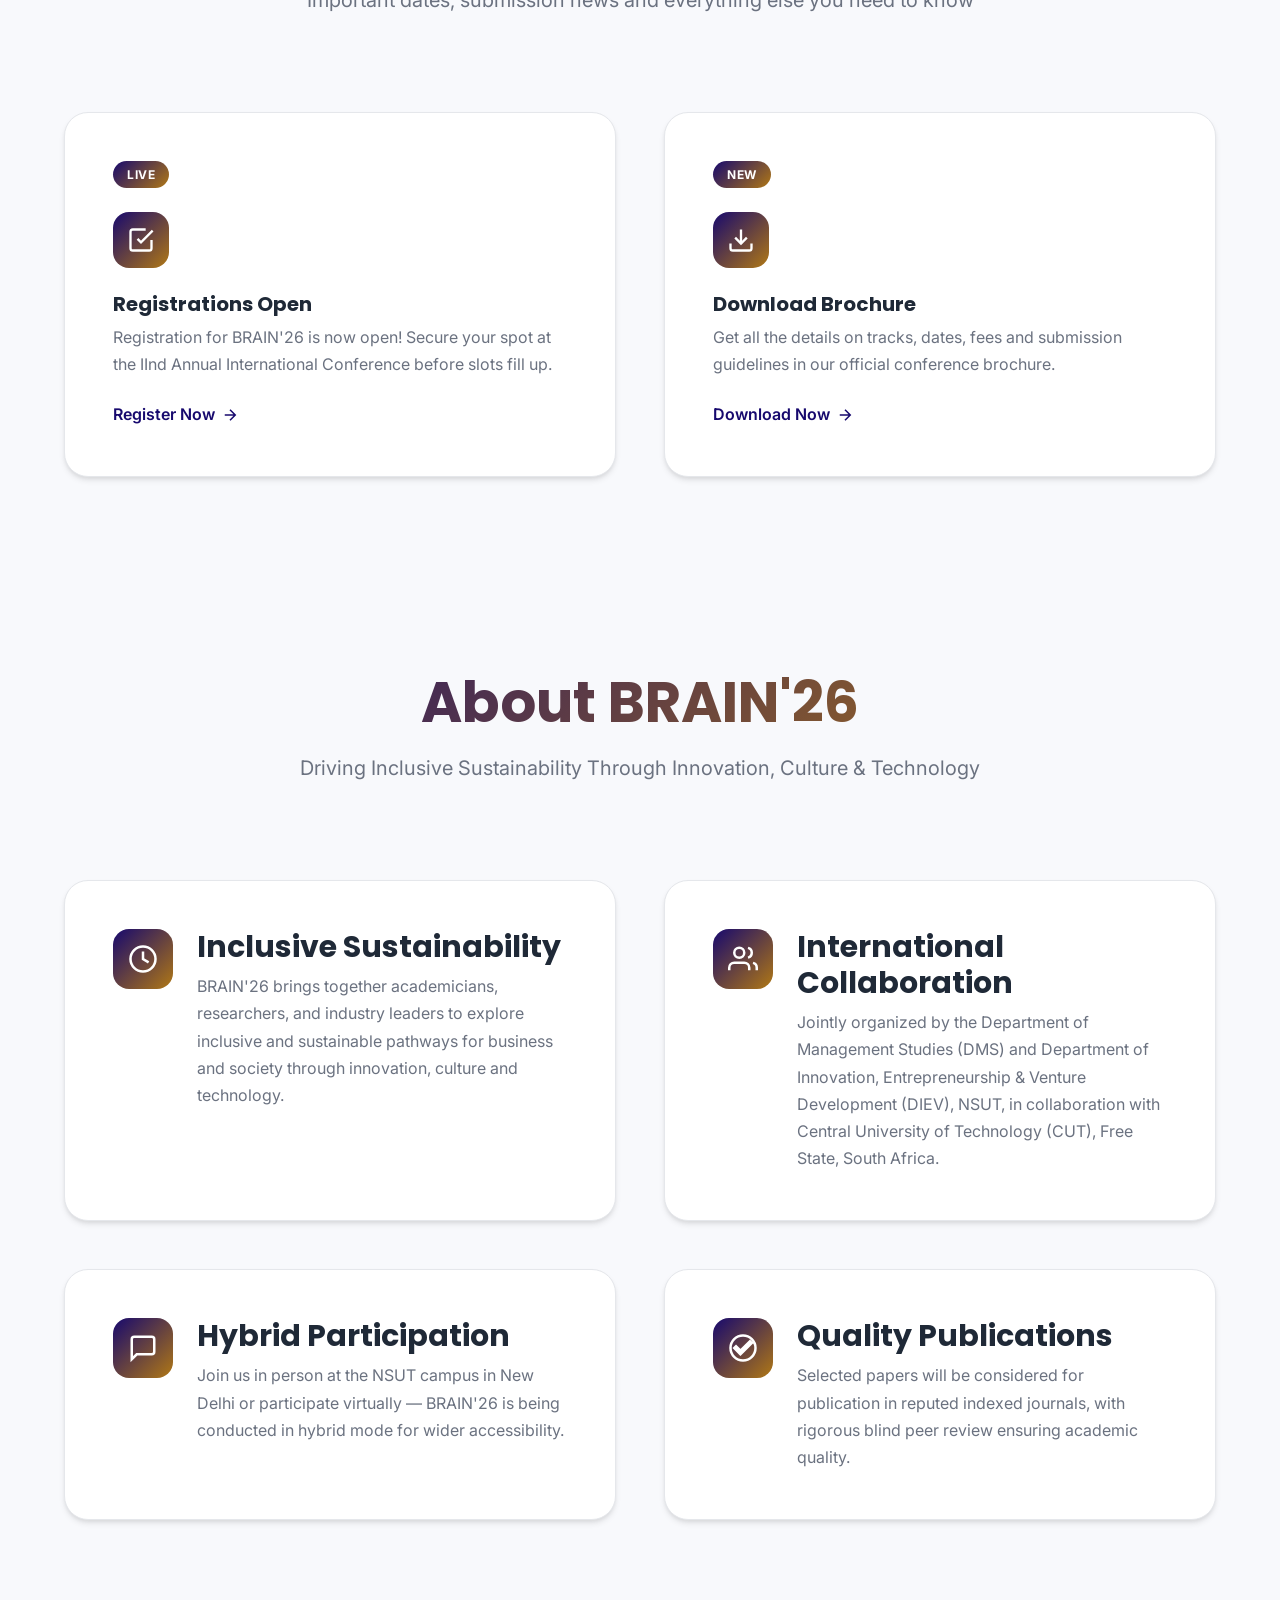
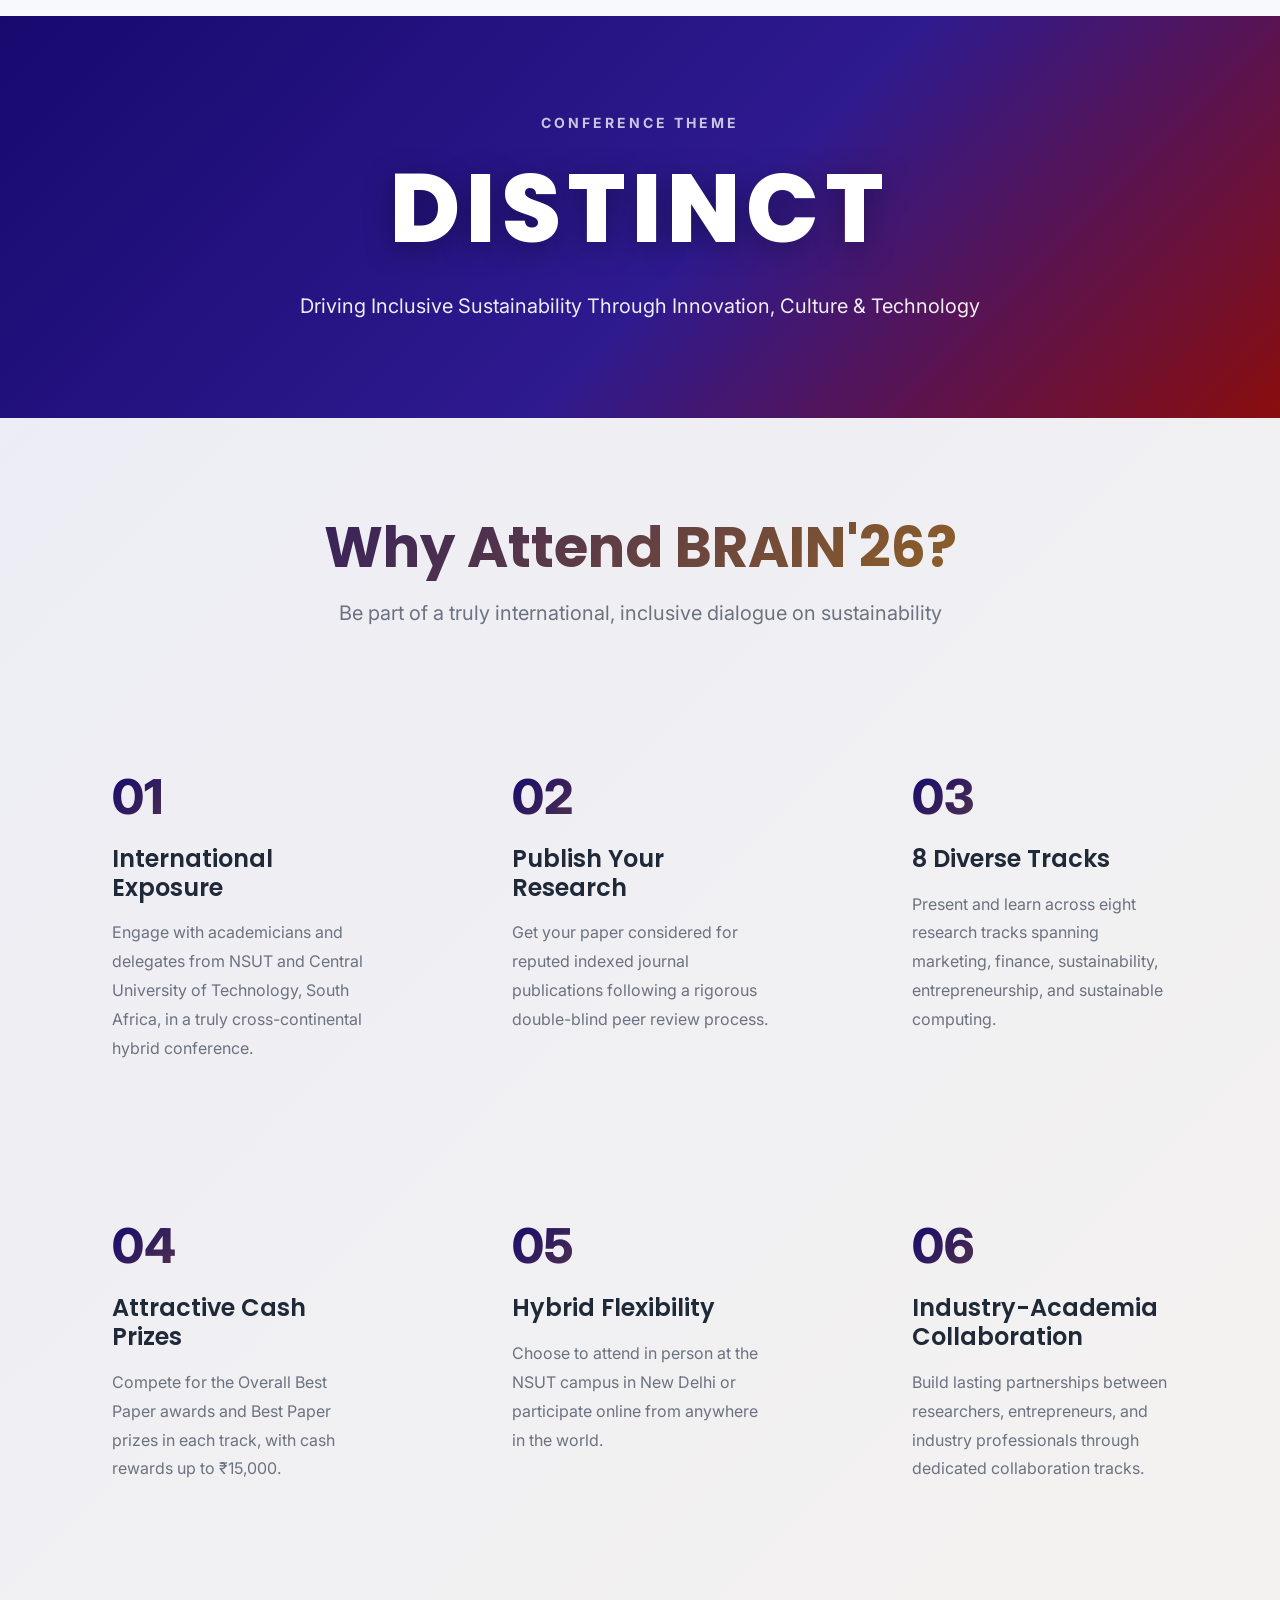
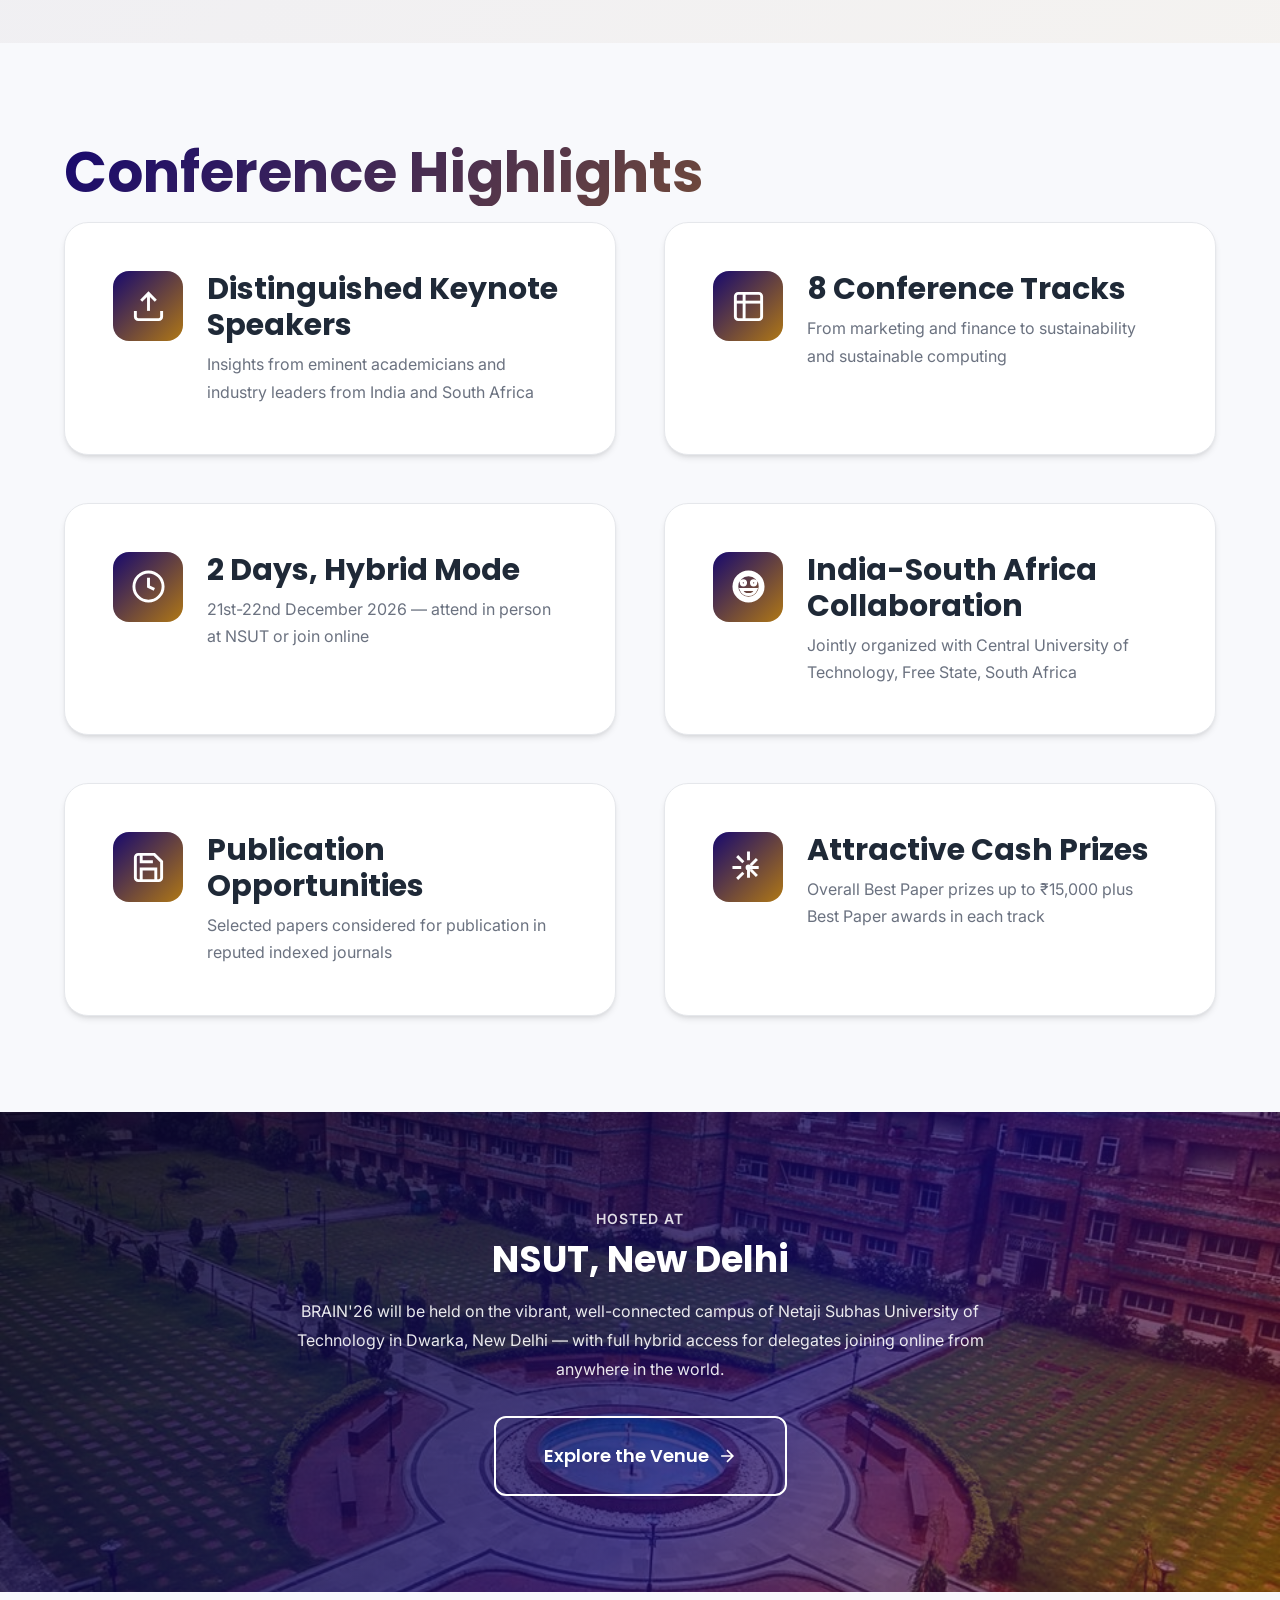
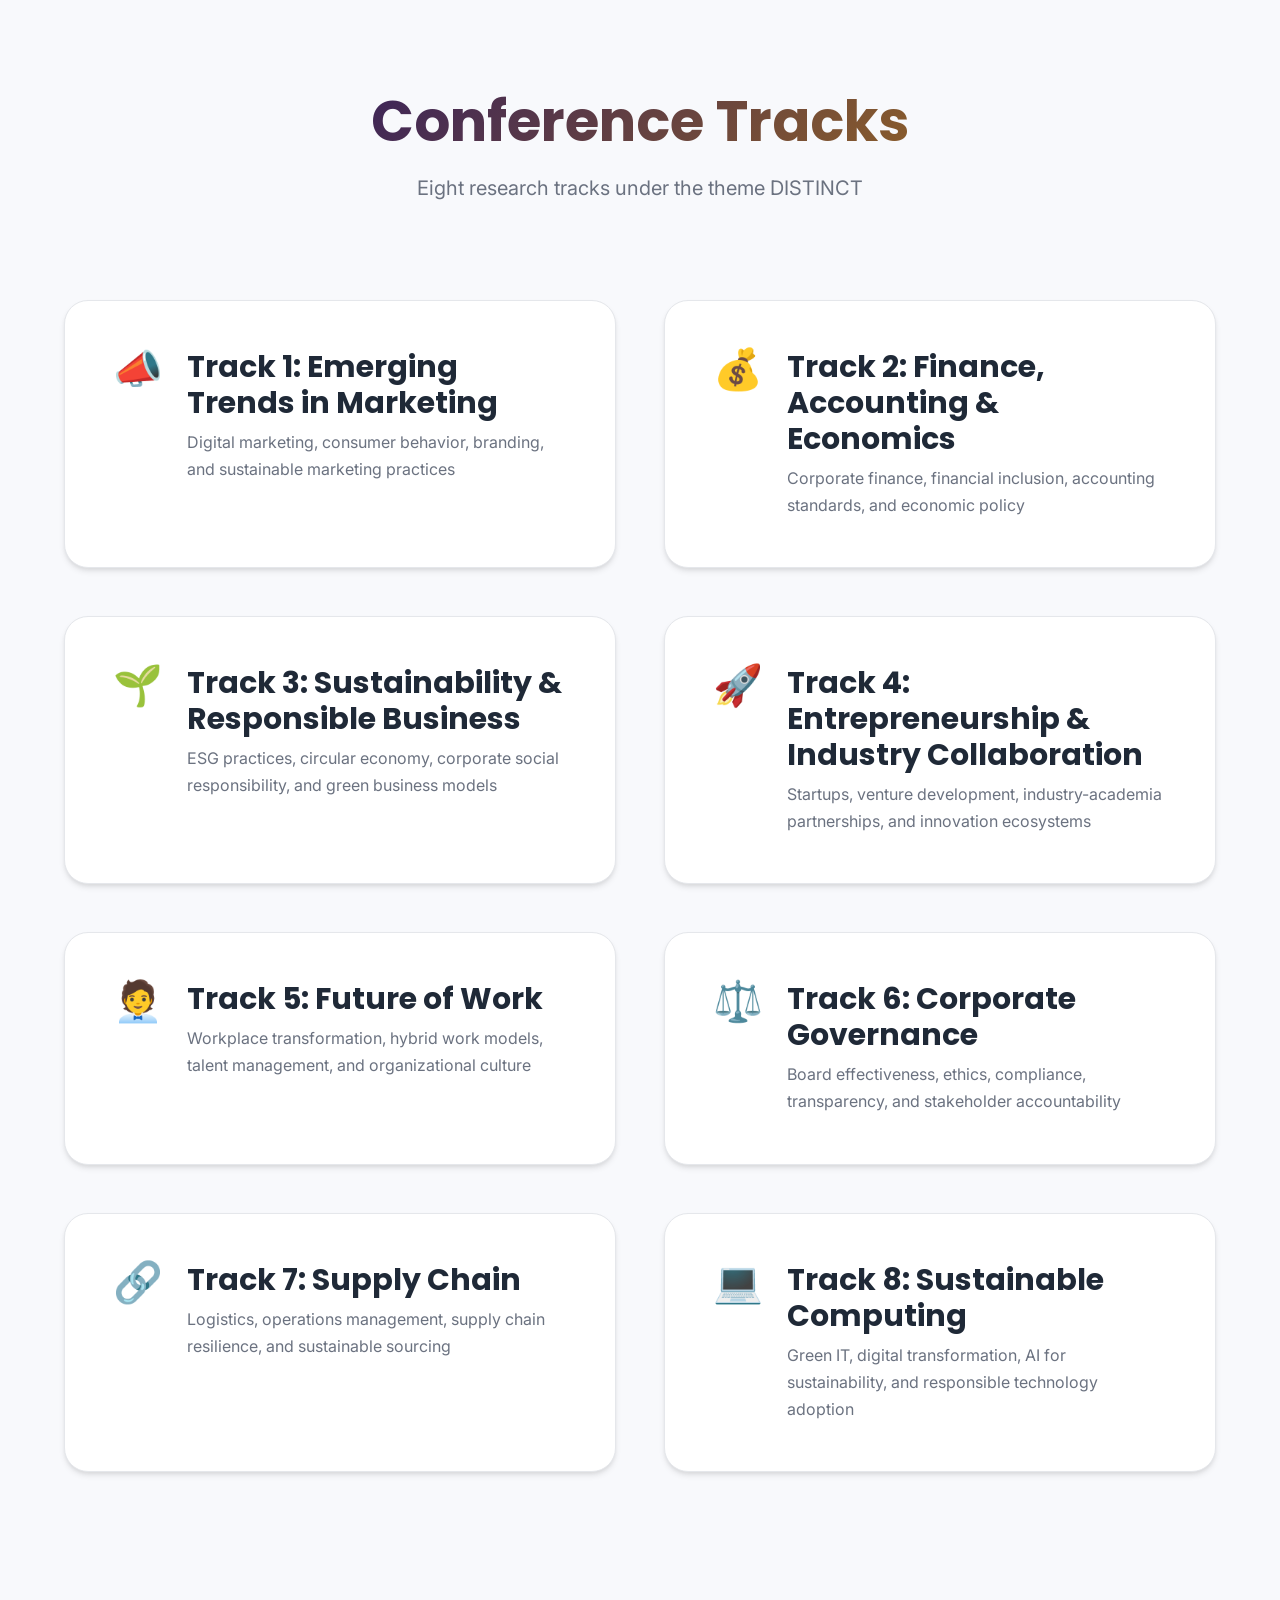
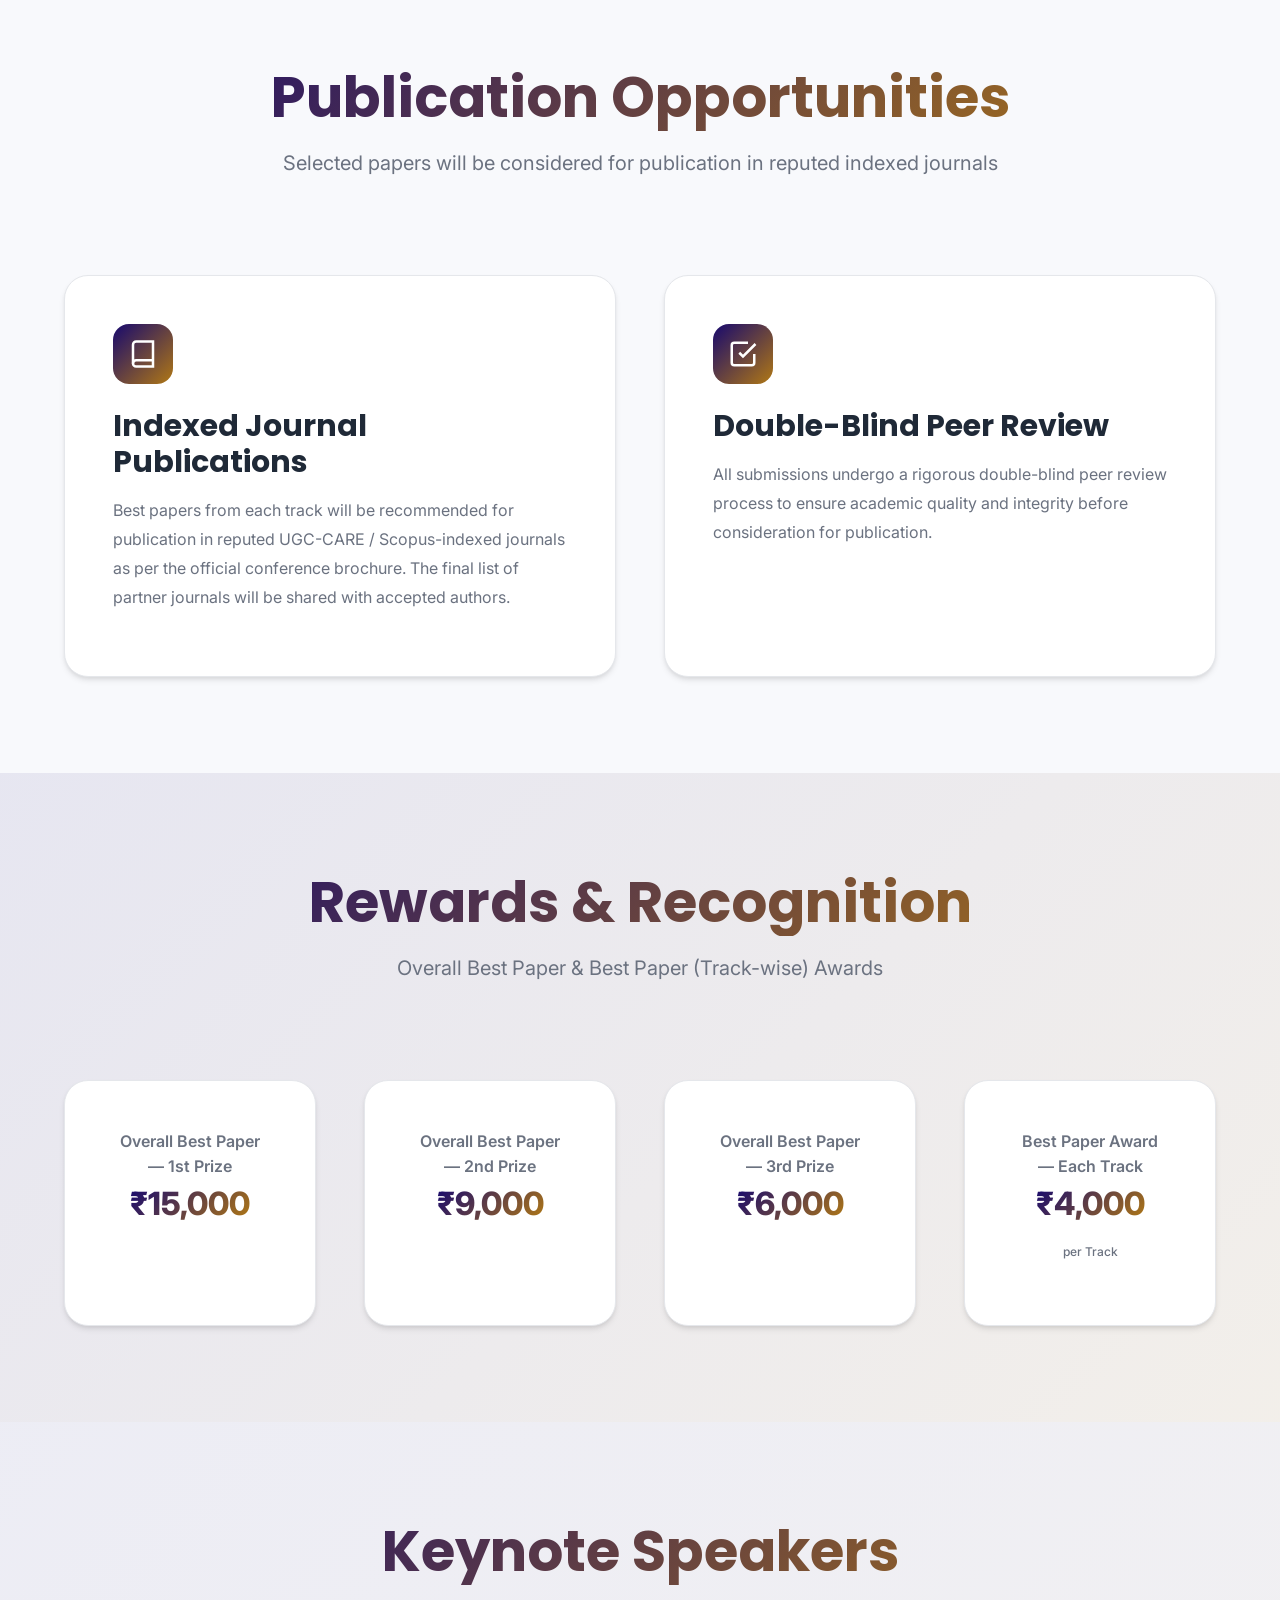
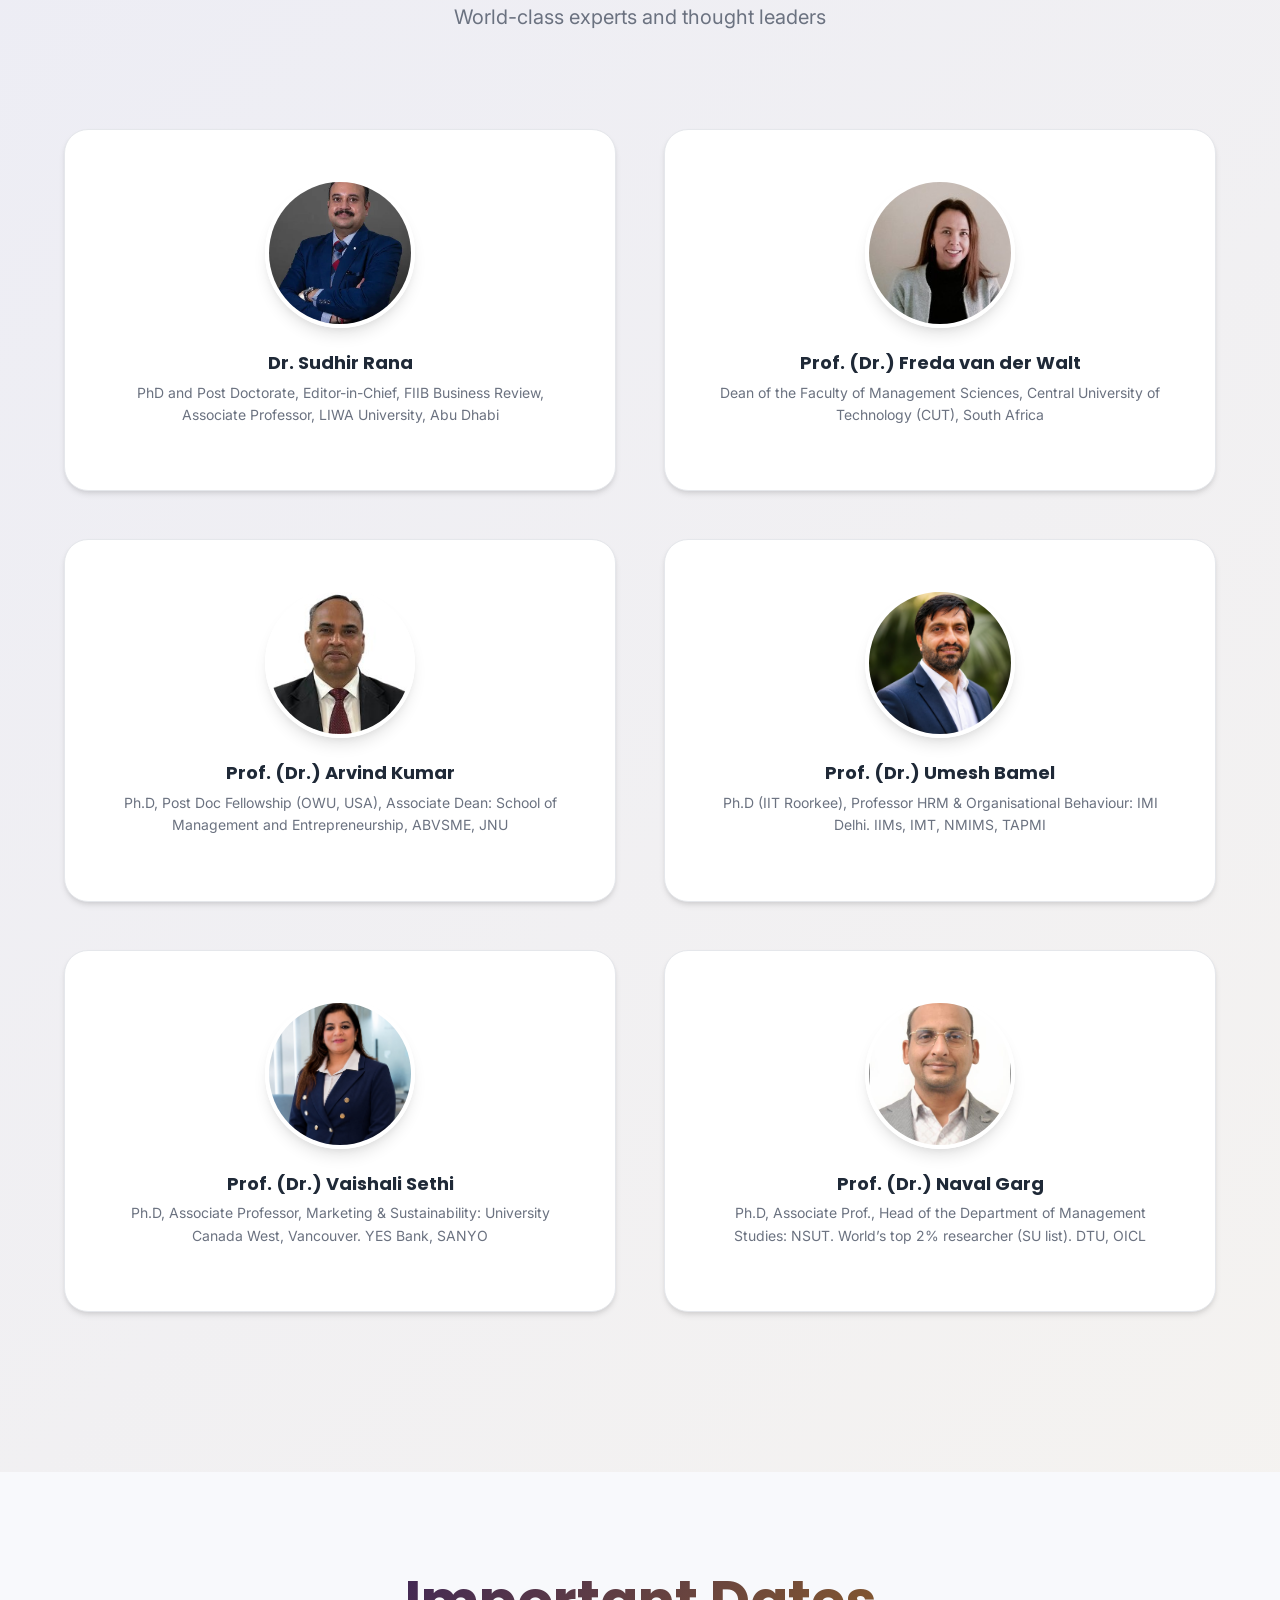
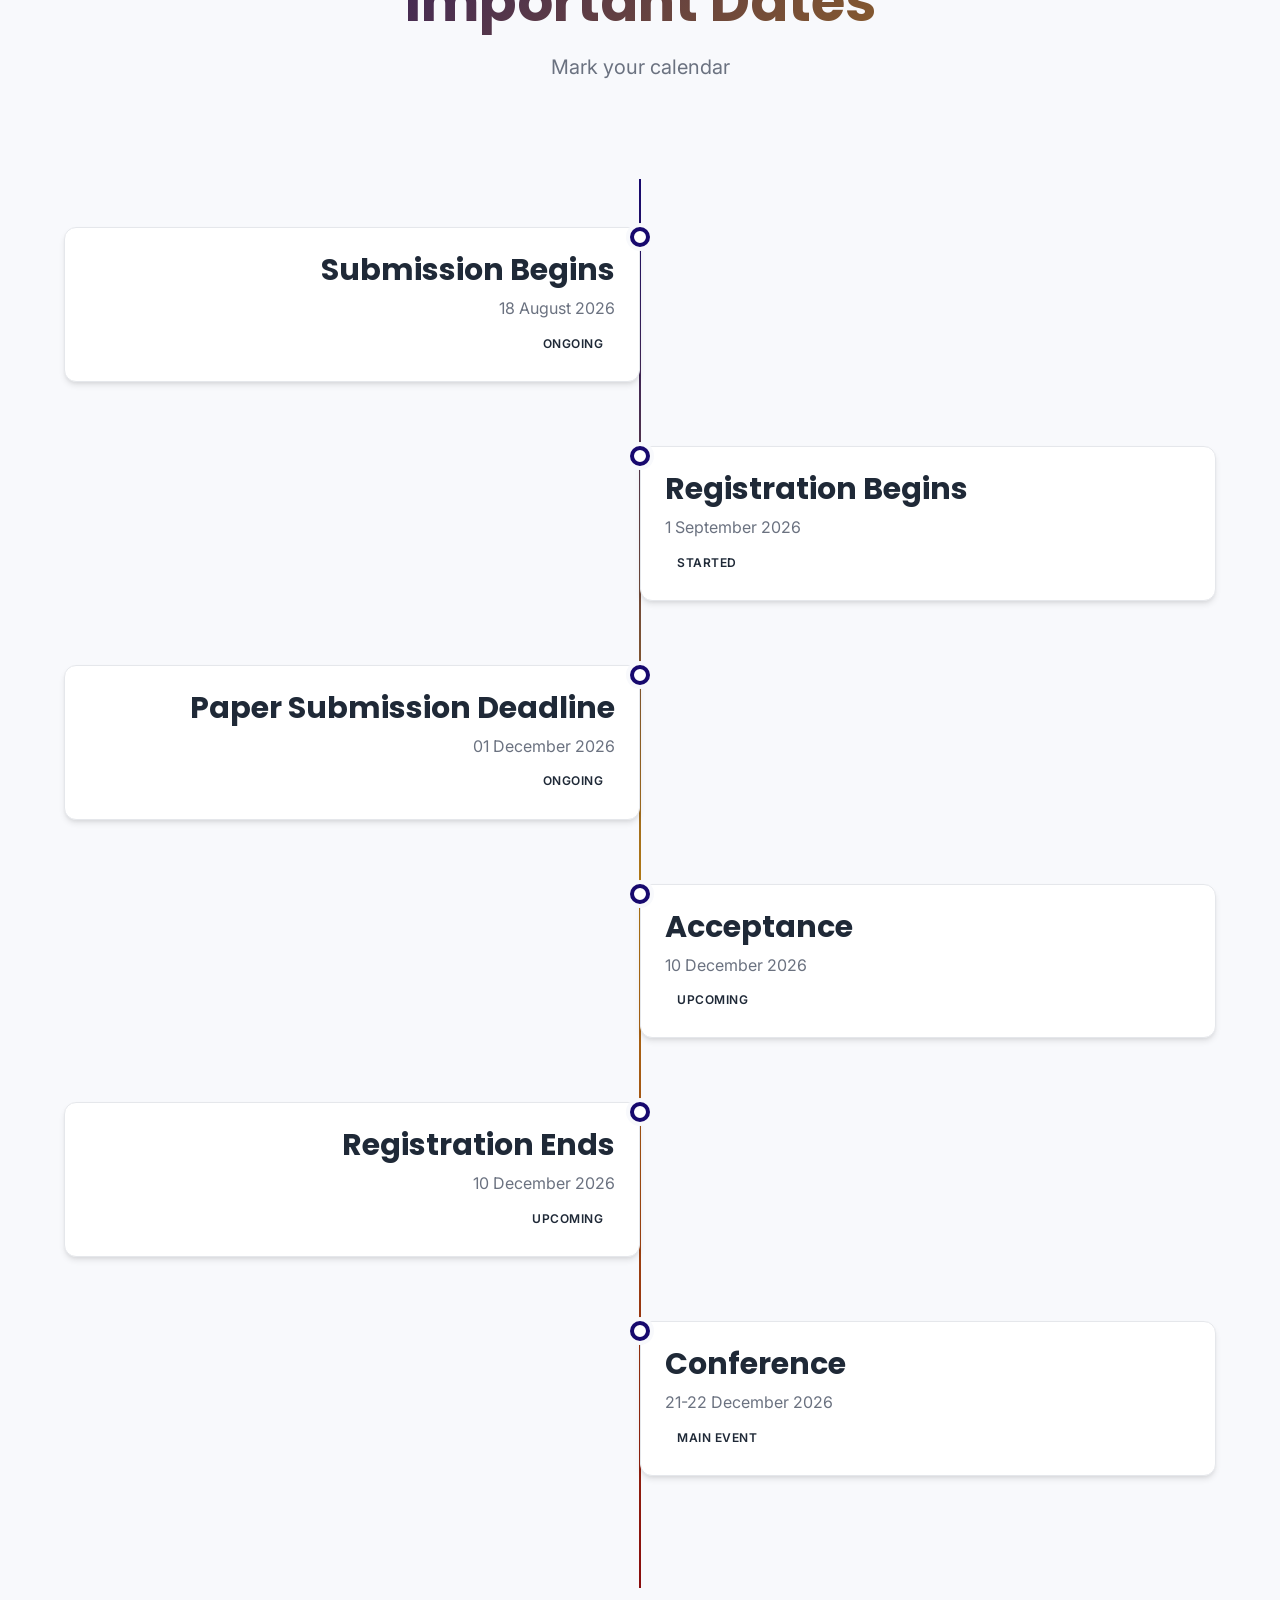
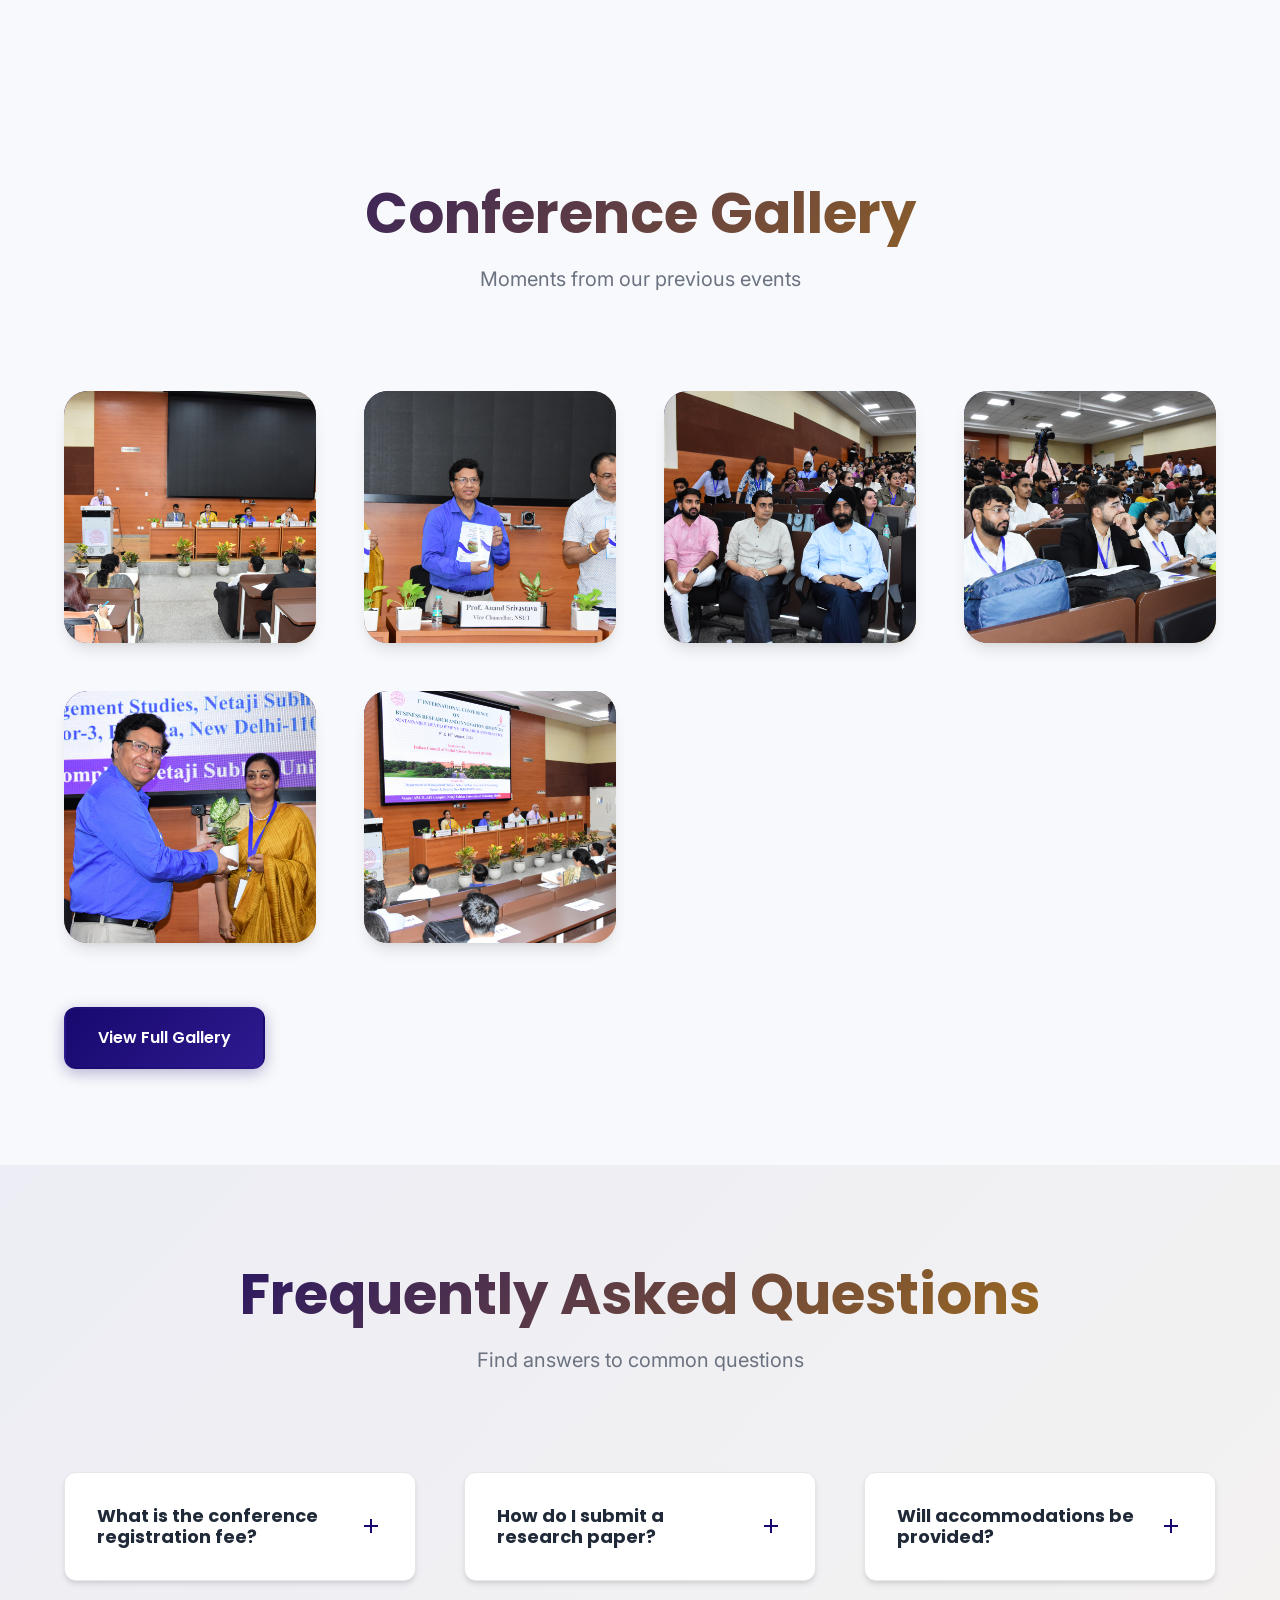
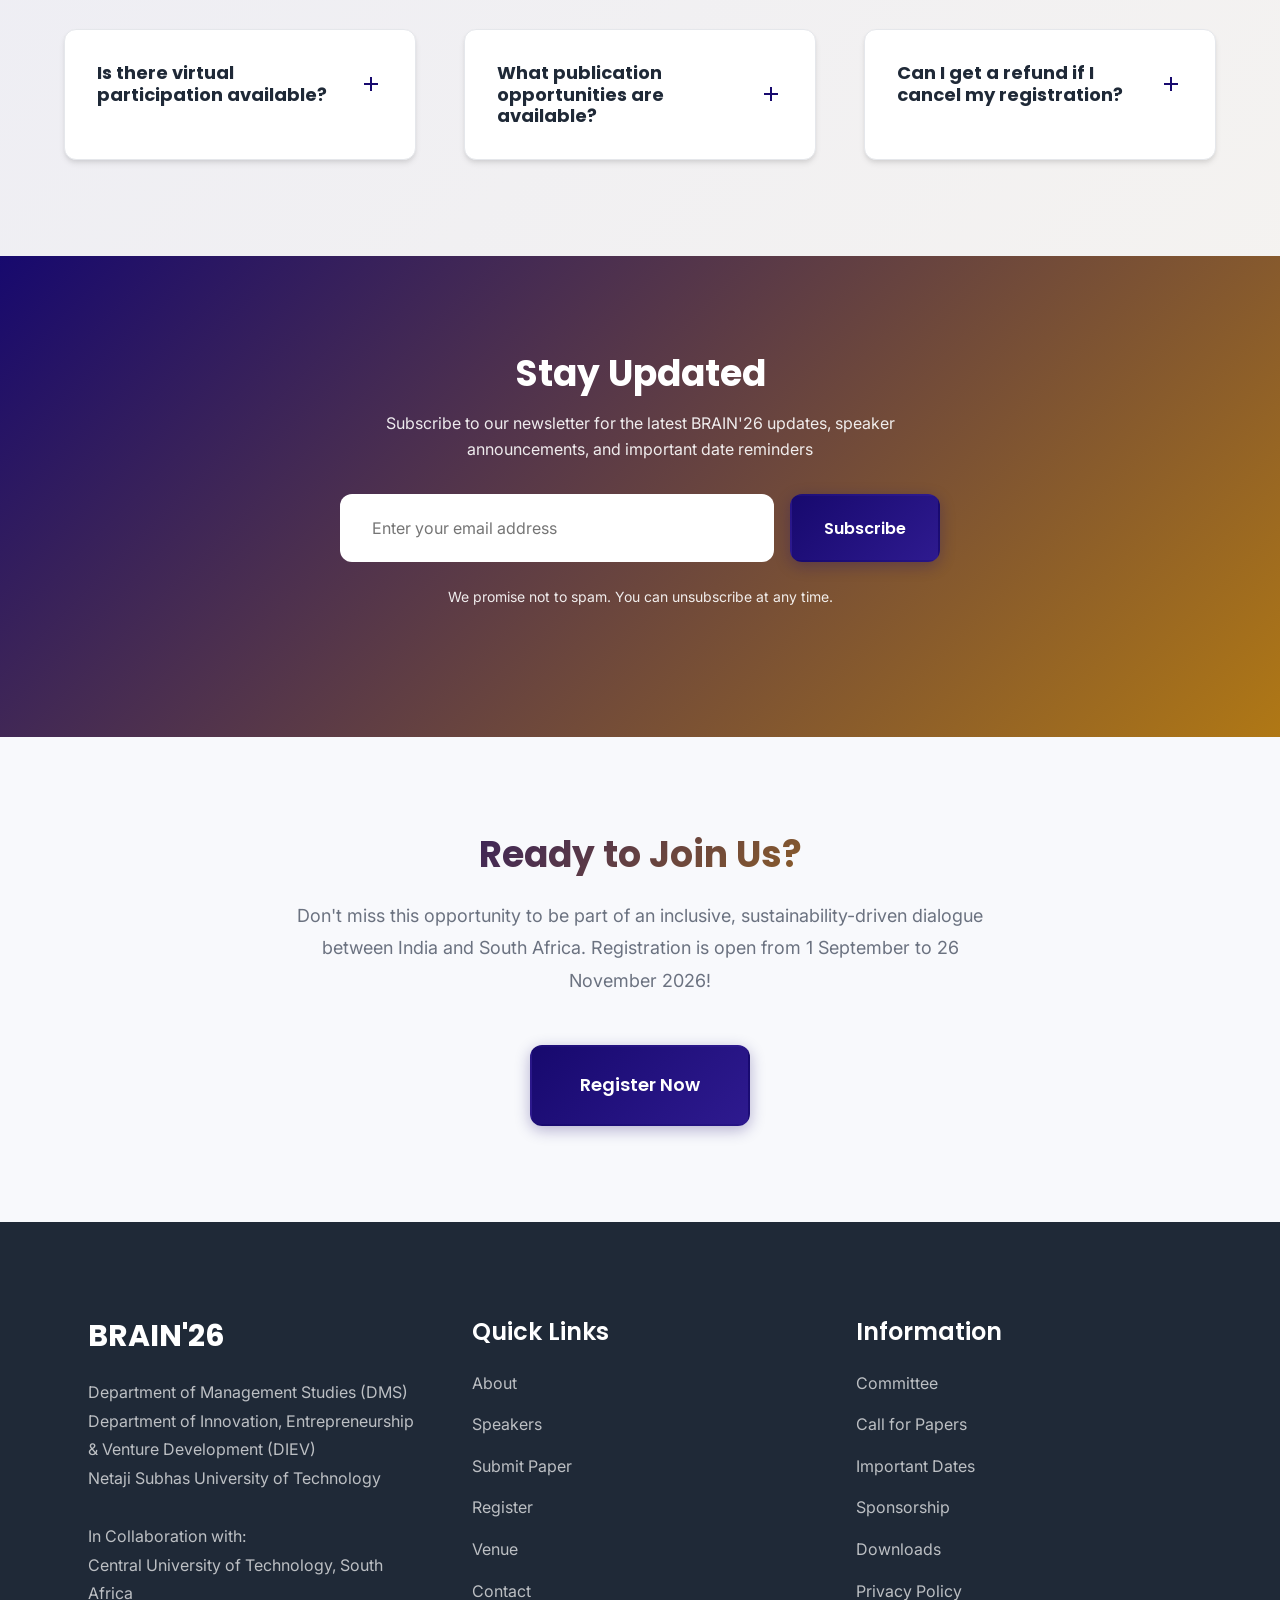
==== commit bd3f22e3: "Update index.html" ====
--- a/index.html
+++ b/index.html
@@ -637,9 +637,6 @@
                     <p class="speaker-title">Ph.D, Associate Prof., Head of the Department of Management Studies: NSUT. World’s top 2% researcher (SU list). DTU, OICL</p>
                 </div>
             </div>
-            <div class="section-footer-cta">
-                <a href="speakers.html" class="btn btn-primary">View All Speakers</a>
-            </div>
         </div>
     </section>
     <!-- Important Dates Timeline Section -->
@@ -670,15 +667,15 @@
                     <div class="timeline-dot"></div>
                     <div class="timeline-content">
                         <h3>Paper Submission Deadline</h3>
-                        <p>10 November 2026</p>
-                        <span class="timeline-status">Ended</span>
+                        <p>01 December 2026</p>
+                        <span class="timeline-status">Ongoing</span>
                     </div>
                 </div>
                 <div class="timeline-item">
                     <div class="timeline-dot"></div>
                     <div class="timeline-content">
                         <h3>Acceptance</h3>
-                        <p>20 November 2026</p>
+                        <p>10 December 2026</p>
                         <span class="timeline-status">Upcoming</span>
                     </div>
                 </div>
@@ -686,7 +683,7 @@
                     <div class="timeline-dot"></div>
                     <div class="timeline-content">
                         <h3>Registration Ends</h3>
-                        <p>26 November 2026</p>
+                        <p>10 December 2026</p>
                         <span class="timeline-status">Upcoming</span>
                     </div>
                 </div>
